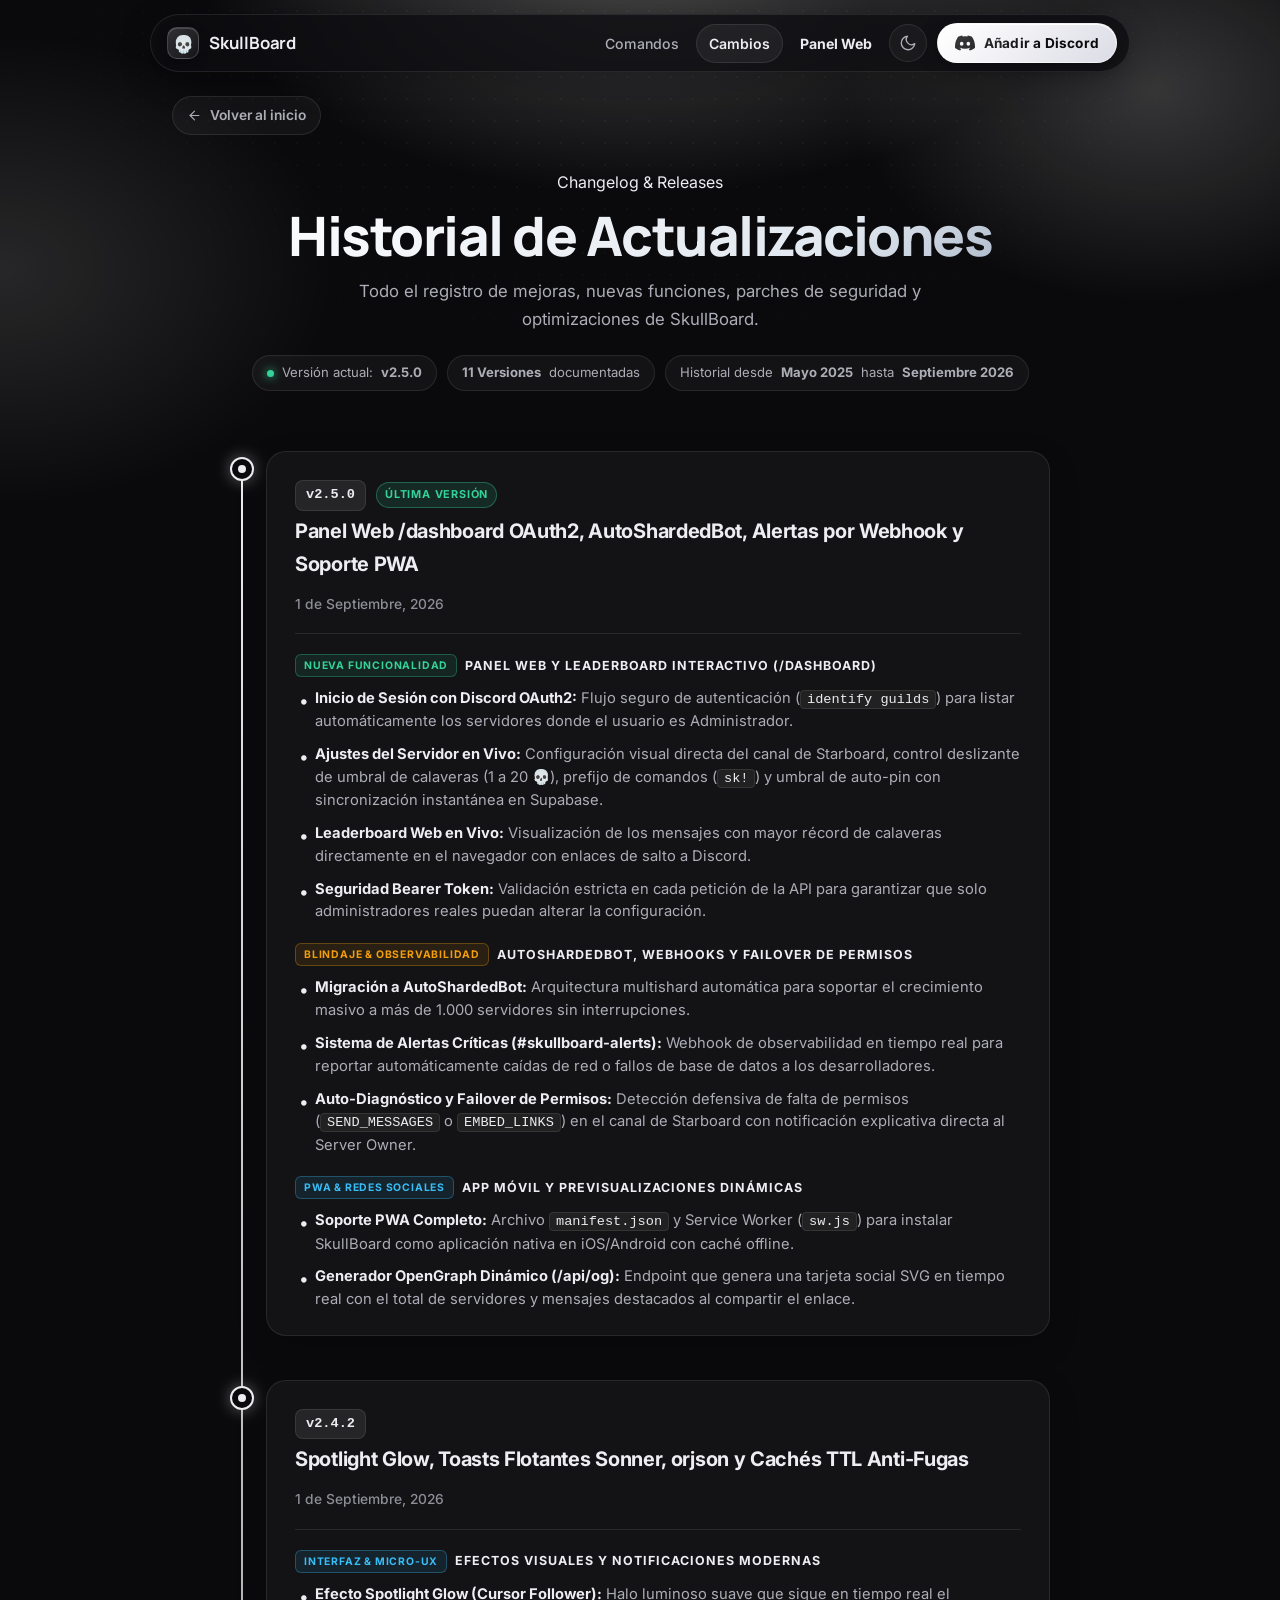
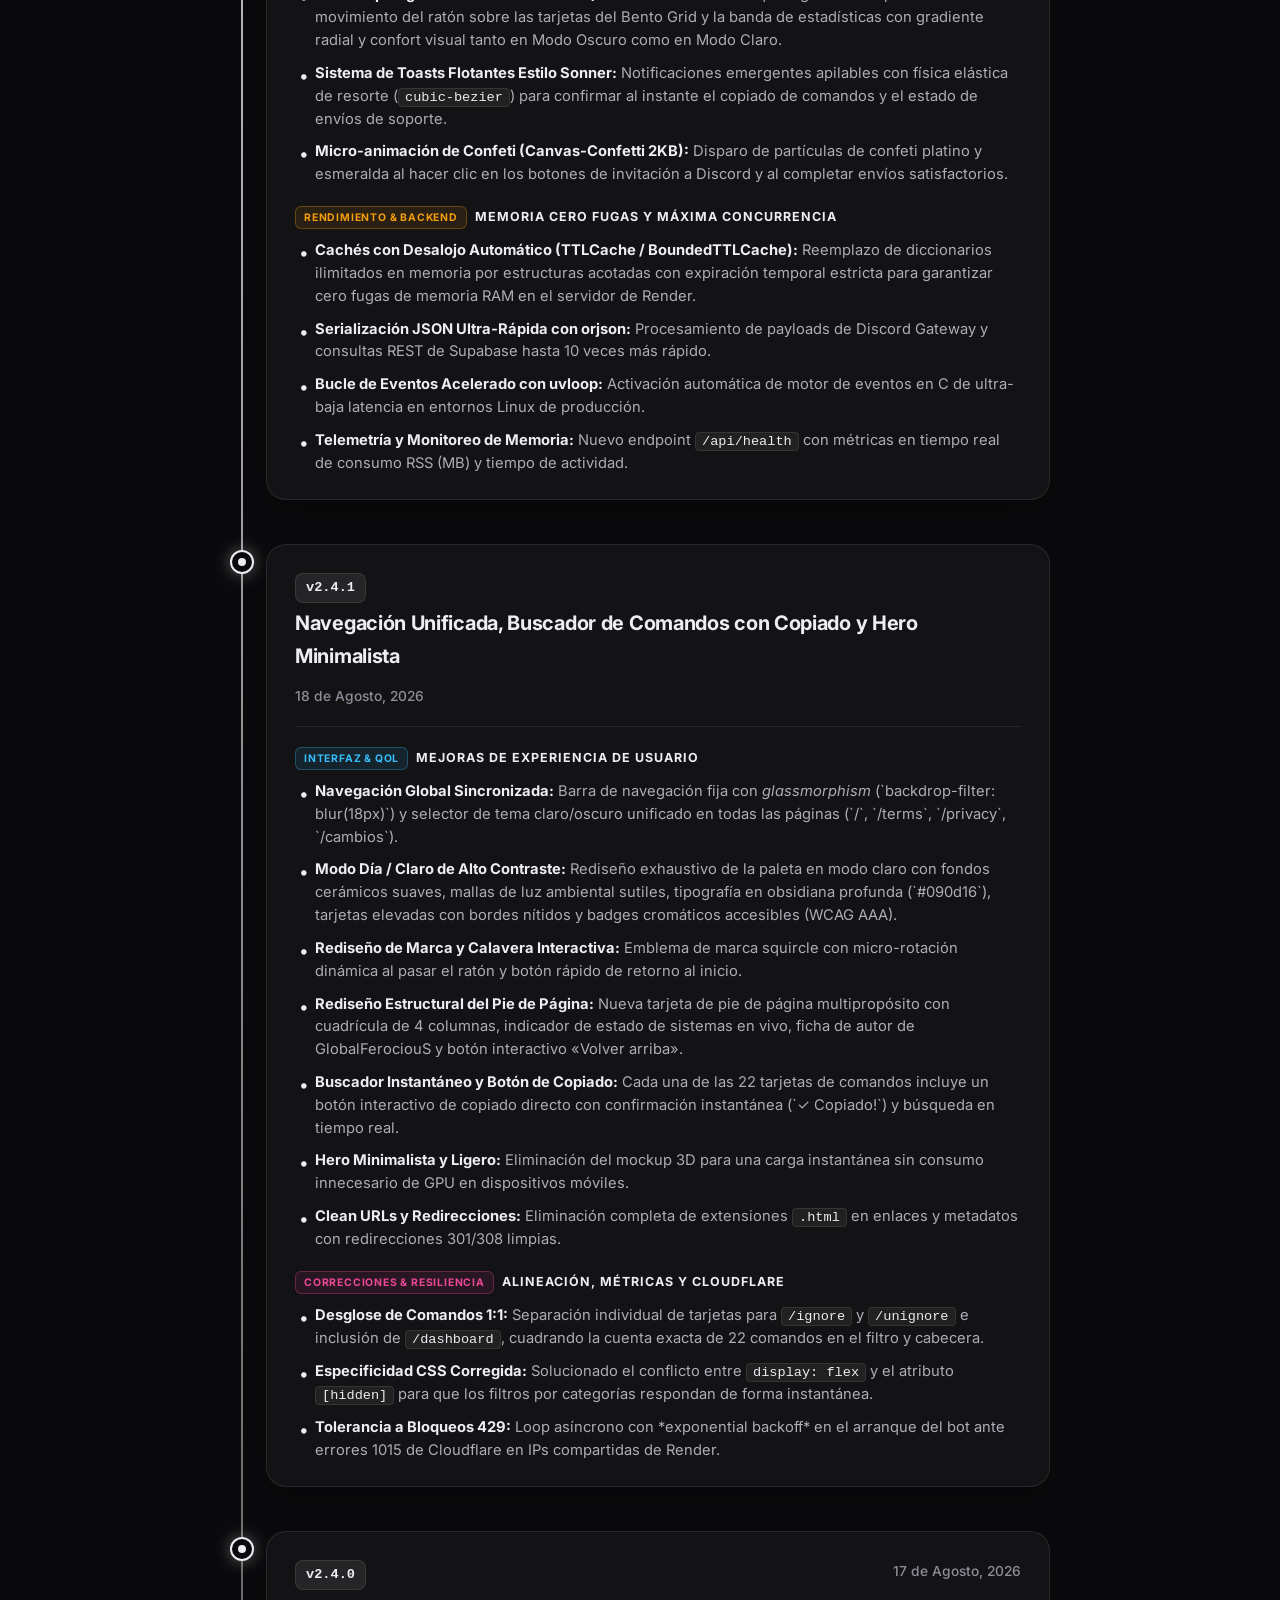
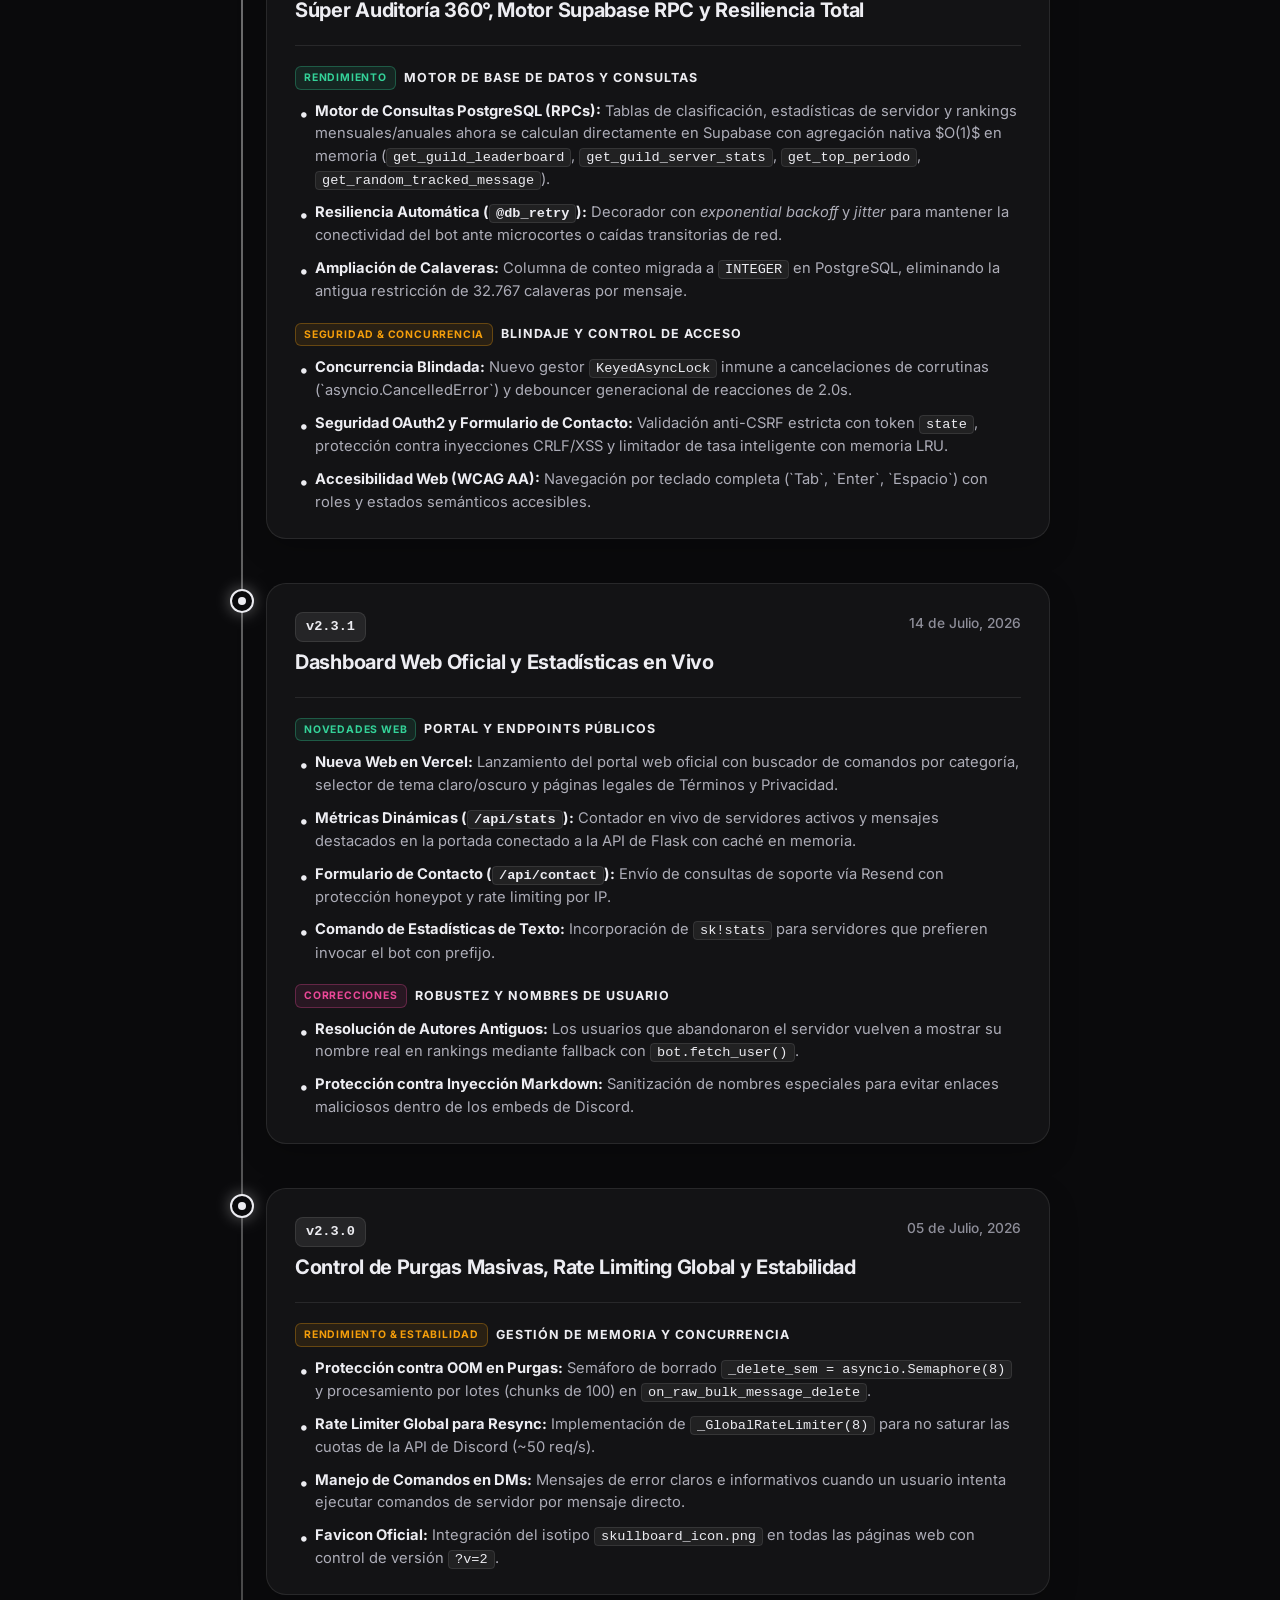
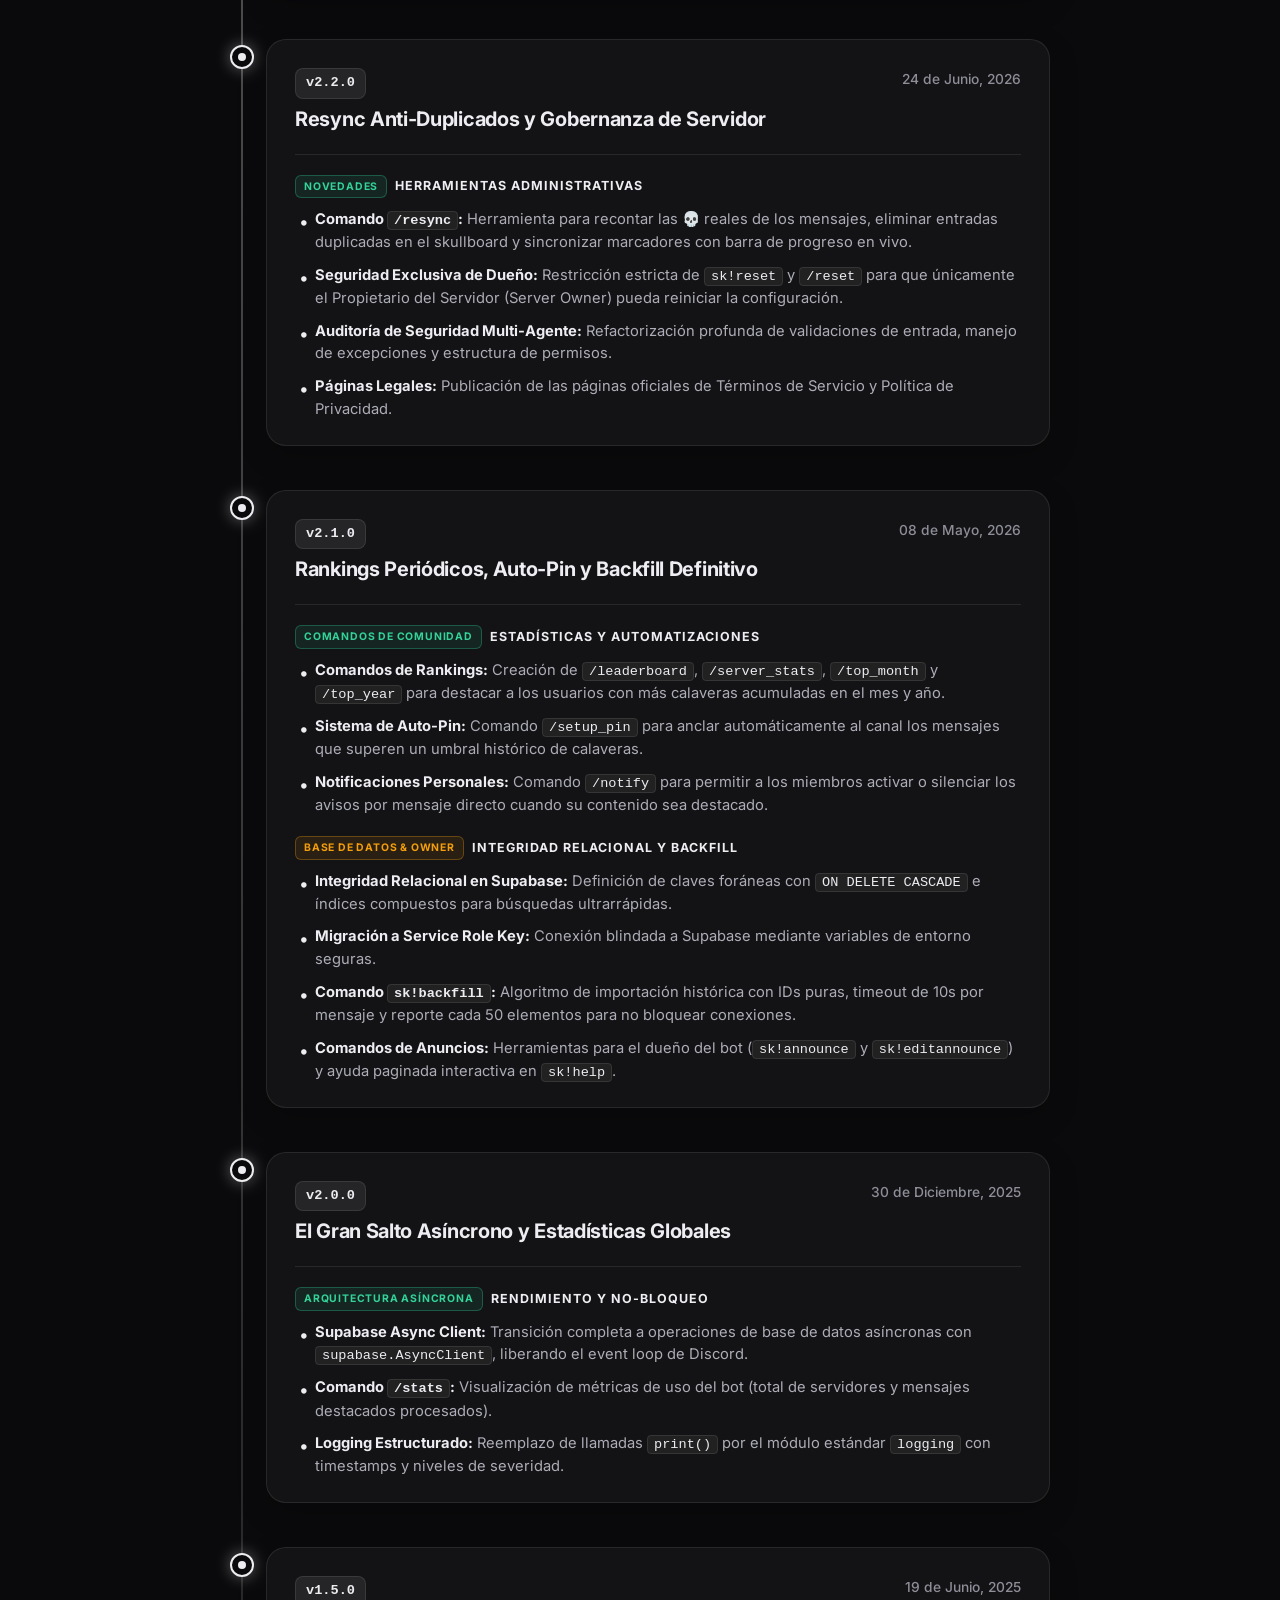
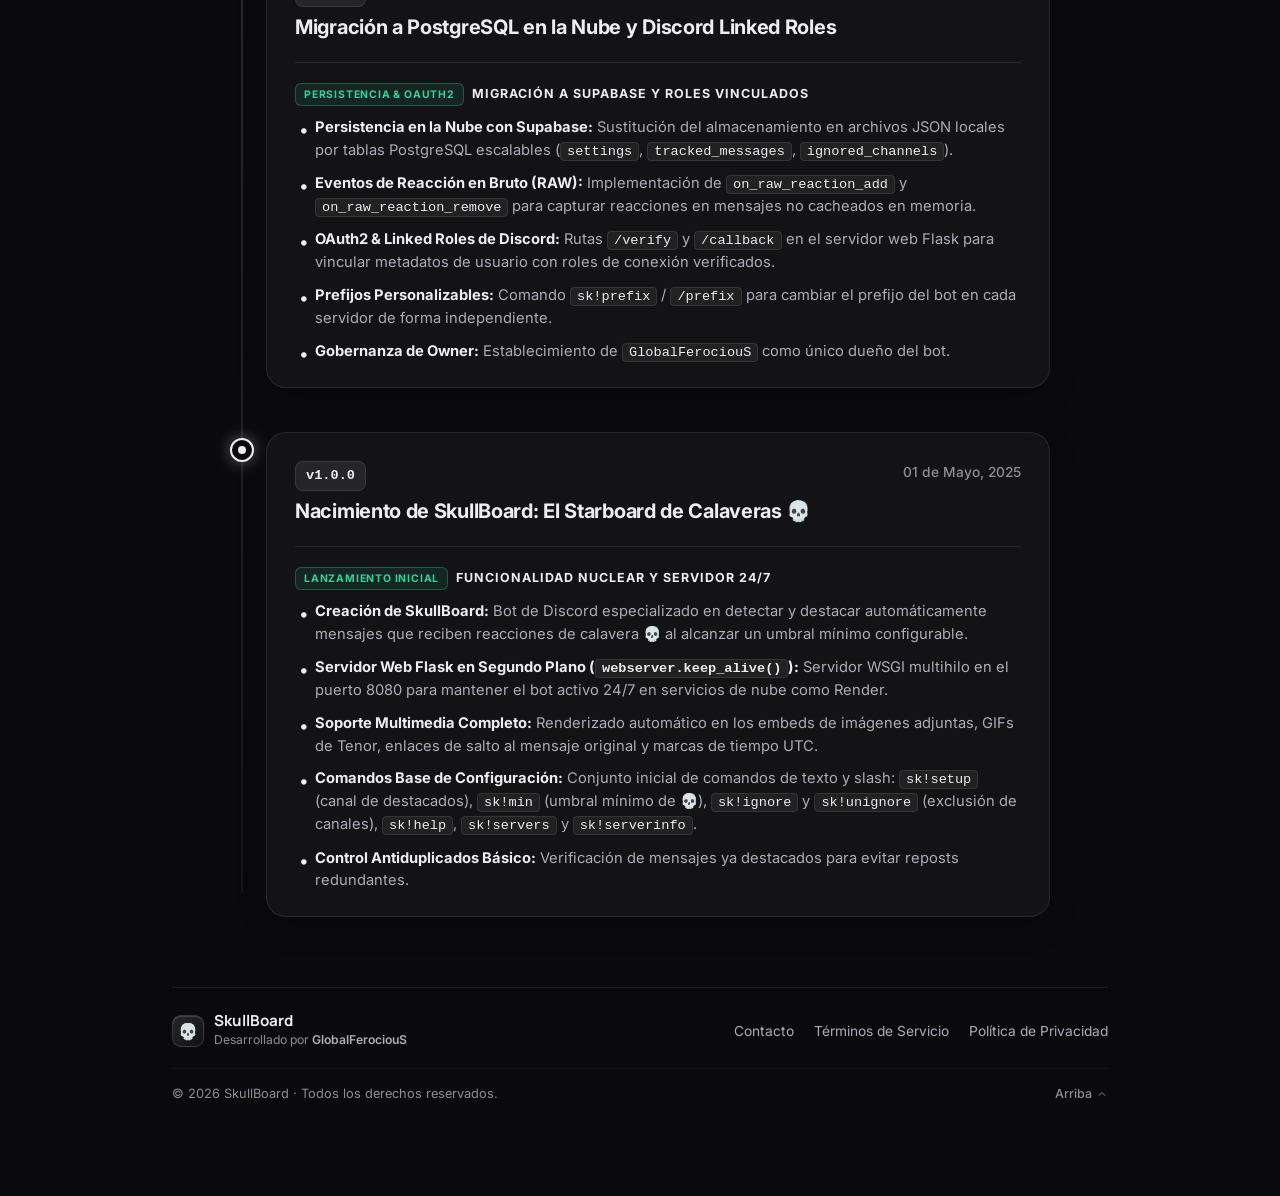
==== legal/cambios.html @ 50d1ea73 "feat(ui): implementar Shimmer Border Beam y Staggered Cascade Entrance en Dashboard" ====
<!DOCTYPE html>
<html lang="es">
<head>
    <meta charset="utf-8">
    <meta name="viewport" content="width=device-width, initial-scale=1.0">
    <title>SkullBoard · Historial de Cambios</title>
    <meta name="description" content="Historial cronológico de cambios, actualizaciones, nuevas funciones y parches del bot SkullBoard para Discord.">
    <link rel="canonical" href="https://skullboard.vercel.app/cambios">
    <meta property="og:url" content="https://skullboard.vercel.app/cambios">
    <meta property="og:title" content="SkullBoard · Historial de Cambios">
    <meta property="og:description" content="Todas las novedades, mejoras y correcciones de SkullBoard.">
    <meta property="og:image" content="https://skullboard-fqf1.onrender.com/api/og">
    <meta property="og:type" content="website">
    <link rel="manifest" href="manifest.json">
    <meta name="theme-color" content="#0b0a10">
    <link rel="icon" type="image/png" href="skullboard_icon.png">
    <link rel="preconnect" href="https://fonts.googleapis.com">
    <link rel="preconnect" href="https://fonts.gstatic.com" crossorigin>
    <link href="https://fonts.googleapis.com/css2?family=Inter:wght@400;500;600;700&family=Manrope:wght@600;700;800&display=swap" rel="stylesheet">
    <link rel="stylesheet" href="styles.css">
    <script>document.documentElement.dataset.theme = localStorage.getItem('skb-theme') || 'dark';</script>
</head>
<body>
    <svg style="position:absolute;width:0;height:0;overflow:hidden" aria-hidden="true" focusable="false">
        <defs>
            <symbol id="i-discord" viewBox="0 0 24 24"><path d="M20.317 4.37a19.791 19.791 0 0 0-4.885-1.515.074.074 0 0 0-.079.037c-.21.375-.444.864-.608 1.25a18.27 18.27 0 0 0-5.487 0 12.64 12.64 0 0 0-.617-1.25.077.077 0 0 0-.079-.037A19.736 19.736 0 0 0 3.677 4.37a.07.07 0 0 0-.032.027C.533 9.046-.32 13.58.099 18.057a.082.082 0 0 0 .031.057 19.9 19.9 0 0 0 5.993 3.03.078.078 0 0 0 .084-.028c.462-.63.874-1.295 1.226-1.994.021-.041.001-.09-.041-.106a13.107 13.107 0 0 1-1.872-.892.077.077 0 0 1-.008-.128 10.2 10.2 0 0 0 .372-.292.074.074 0 0 1 .077-.01c3.929 1.793 8.18 1.793 12.061 0a.074.074 0 0 1 .078.01c.12.098.246.198.373.292a.077.077 0 0 1-.006.127 12.299 12.299 0 0 1-1.873.894.077.077 0 0 0-.041.107c.36.698.772 1.362 1.225 1.993a.076.076 0 0 0 .084.028 19.839 19.839 0 0 0 6.002-3.03.077.077 0 0 0 .032-.054c.5-5.177-.838-9.674-3.549-13.66a.061.061 0 0 0-.031-.028zM8.02 15.33c-1.183 0-2.157-1.085-2.157-2.419 0-1.333.956-2.419 2.157-2.419 1.21 0 2.176 1.096 2.157 2.42 0 1.333-.956 2.418-2.157 2.418zm7.975 0c-1.183 0-2.157-1.085-2.157-2.419 0-1.333.955-2.419 2.157-2.419 1.21 0 2.176 1.096 2.157 2.42 0 1.333-.946 2.418-2.157 2.418z" fill="currentColor" stroke="none"/></symbol>
            <symbol id="i-arrow-left" viewBox="0 0 24 24"><line x1="19" y1="12" x2="5" y2="12"/><polyline points="12 19 5 12 12 5"/></symbol>
            <symbol id="i-moon" viewBox="0 0 24 24"><path d="M21 12.8A9 9 0 1 1 11.2 3a7 7 0 0 0 9.8 9.8Z"/></symbol>
            <symbol id="i-sun" viewBox="0 0 24 24"><circle cx="12" cy="12" r="4"/><path d="M12 2v2M12 20v2M4 12H2M22 12h-2M5 5l1.5 1.5M17.5 17.5 19 19M19 5l-1.5 1.5M6.5 17.5 5 19"/></symbol>
        </defs>
    </svg>

    <nav class="nav" id="top">
        <a class="brand" href="/" aria-label="SkullBoard Inicio"><span class="mark">💀</span> SkullBoard</a>
        <div class="nav-links">
            <a href="/#comandos" class="nav-link">Comandos</a>
            <a href="/cambios" class="nav-link active">Cambios</a>
            <a href="/dashboard" class="nav-link" style="color:var(--violet-2); font-weight:700;">Panel Web</a>
            <button class="theme-toggle" id="theme-toggle" type="button" aria-label="Cambiar tema claro/oscuro">
                <svg class="moon"><use href="#i-moon"/></svg><svg class="sun"><use href="#i-sun"/></svg>
            </button>
            <a class="btn btn-primary btn-sm nav-cta" href="https://discord.com/oauth2/authorize?client_id=1367463352774955059&permissions=277025508352&scope=bot+applications.commands" target="_blank" rel="noopener">
                <svg><use href="#i-discord"/></svg> <span>Añadir a Discord</span>
            </a>
        </div>
    </nav>

    <div class="container">
        <div class="page-top-bar">
            <a href="/" class="back-link"><svg><use href="#i-arrow-left"/></svg> Volver al inicio</a>
        </div>

        <header class="changelog-hero">
            <span class="kicker">Changelog & Releases</span>
            <h1>Historial de Actualizaciones</h1>
            <p>Todo el registro de mejoras, nuevas funciones, parches de seguridad y optimizaciones de SkullBoard.</p>
            <div class="changelog-meta-pills">
                <div class="pill"><span class="dot"></span> Versión actual: <b>v2.5.0</b></div>
                <div class="pill"><b>11 Versiones</b> documentadas</div>
                <div class="pill">Historial desde <b>Mayo 2025</b> hasta <b>Septiembre 2026</b></div>
            </div>
        </header>

        <div class="timeline-container">

            <!-- Release v2.5.0 (1 Septiembre 2026) -->
            <article class="timeline-entry">
                <div class="timeline-dot"></div>
                <div class="timeline-card">
                    <div class="t-header">
                        <div>
                            <div class="t-version-row">
                                <span class="t-version-tag">v2.5.0</span>
                                <span class="t-badge-latest">Última versión</span>
                            </div>
                            <h2 class="t-title">Panel Web /dashboard OAuth2, AutoShardedBot, Alertas por Webhook y Soporte PWA</h2>
                        </div>
                        <div class="t-date">1 de Septiembre, 2026</div>
                    </div>

                    <div class="change-section">
                        <div class="change-section-head">
                            <span class="tag-pill new">Nueva Funcionalidad</span>
                            <span>Panel Web y Leaderboard Interactivo (/dashboard)</span>
                        </div>
                        <ul class="change-list">
                            <li><strong>Inicio de Sesión con Discord OAuth2:</strong> Flujo seguro de autenticación (<code>identify guilds</code>) para listar automáticamente los servidores donde el usuario es Administrador.</li>
                            <li><strong>Ajustes del Servidor en Vivo:</strong> Configuración visual directa del canal de Starboard, control deslizante de umbral de calaveras (1 a 20 💀), prefijo de comandos (<code>sk!</code>) y umbral de auto-pin con sincronización instantánea en Supabase.</li>
                            <li><strong>Leaderboard Web en Vivo:</strong> Visualización de los mensajes con mayor récord de calaveras directamente en el navegador con enlaces de salto a Discord.</li>
                            <li><strong>Seguridad Bearer Token:</strong> Validación estricta en cada petición de la API para garantizar que solo administradores reales puedan alterar la configuración.</li>
                        </ul>
                    </div>

                    <div class="change-section">
                        <div class="change-section-head">
                            <span class="tag-pill sec">Blindaje & Observabilidad</span>
                            <span>AutoShardedBot, Webhooks y Failover de Permisos</span>
                        </div>
                        <ul class="change-list">
                            <li><strong>Migración a AutoShardedBot:</strong> Arquitectura multishard automática para soportar el crecimiento masivo a más de 1.000 servidores sin interrupciones.</li>
                            <li><strong>Sistema de Alertas Críticas (#skullboard-alerts):</strong> Webhook de observabilidad en tiempo real para reportar automáticamente caídas de red o fallos de base de datos a los desarrolladores.</li>
                            <li><strong>Auto-Diagnóstico y Failover de Permisos:</strong> Detección defensiva de falta de permisos (<code>SEND_MESSAGES</code> o <code>EMBED_LINKS</code>) en el canal de Starboard con notificación explicativa directa al Server Owner.</li>
                        </ul>
                    </div>

                    <div class="change-section">
                        <div class="change-section-head">
                            <span class="tag-pill ui">PWA & Redes Sociales</span>
                            <span>App Móvil y Previsualizaciones Dinámicas</span>
                        </div>
                        <ul class="change-list">
                            <li><strong>Soporte PWA Completo:</strong> Archivo <code>manifest.json</code> y Service Worker (<code>sw.js</code>) para instalar SkullBoard como aplicación nativa en iOS/Android con caché offline.</li>
                            <li><strong>Generador OpenGraph Dinámico (/api/og):</strong> Endpoint que genera una tarjeta social SVG en tiempo real con el total de servidores y mensajes destacados al compartir el enlace.</li>
                        </ul>
                    </div>
                </div>
            </article>

            <!-- Release v2.4.2 (1 Septiembre 2026) -->
            <article class="timeline-entry">
                <div class="timeline-dot"></div>
                <div class="timeline-card">
                    <div class="t-header">
                        <div>
                            <div class="t-version-row">
                                <span class="t-version-tag">v2.4.2</span>
                            </div>
                            <h2 class="t-title">Spotlight Glow, Toasts Flotantes Sonner, orjson y Cachés TTL Anti-Fugas</h2>
                        </div>
                        <div class="t-date">1 de Septiembre, 2026</div>
                    </div>

                    <div class="change-section">
                        <div class="change-section-head">
                            <span class="tag-pill ui">Interfaz & Micro-UX</span>
                            <span>Efectos Visuales y Notificaciones Modernas</span>
                        </div>
                        <ul class="change-list">
                            <li><strong>Efecto Spotlight Glow (Cursor Follower):</strong> Halo luminoso suave que sigue en tiempo real el movimiento del ratón sobre las tarjetas del Bento Grid y la banda de estadísticas con gradiente radial y confort visual tanto en Modo Oscuro como en Modo Claro.</li>
                            <li><strong>Sistema de Toasts Flotantes Estilo Sonner:</strong> Notificaciones emergentes apilables con física elástica de resorte (<code>cubic-bezier</code>) para confirmar al instante el copiado de comandos y el estado de envíos de soporte.</li>
                            <li><strong>Micro-animación de Confeti (Canvas-Confetti 2KB):</strong> Disparo de partículas de confeti platino y esmeralda al hacer clic en los botones de invitación a Discord y al completar envíos satisfactorios.</li>
                        </ul>
                    </div>

                    <div class="change-section">
                        <div class="change-section-head">
                            <span class="tag-pill sec">Rendimiento & Backend</span>
                            <span>Memoria Cero Fugas y Máxima Concurrencia</span>
                        </div>
                        <ul class="change-list">
                            <li><strong>Cachés con Desalojo Automático (TTLCache / BoundedTTLCache):</strong> Reemplazo de diccionarios ilimitados en memoria por estructuras acotadas con expiración temporal estricta para garantizar cero fugas de memoria RAM en el servidor de Render.</li>
                            <li><strong>Serialización JSON Ultra-Rápida con orjson:</strong> Procesamiento de payloads de Discord Gateway y consultas REST de Supabase hasta 10 veces más rápido.</li>
                            <li><strong>Bucle de Eventos Acelerado con uvloop:</strong> Activación automática de motor de eventos en C de ultra-baja latencia en entornos Linux de producción.</li>
                            <li><strong>Telemetría y Monitoreo de Memoria:</strong> Nuevo endpoint <code>/api/health</code> con métricas en tiempo real de consumo RSS (MB) y tiempo de actividad.</li>
                        </ul>
                    </div>
                </div>
            </article>

            <!-- Release v2.4.1 (18 Agosto 2026) -->
            <article class="timeline-entry">
                <div class="timeline-dot"></div>
                <div class="timeline-card">
                    <div class="t-header">
                        <div>
                            <div class="t-version-row">
                                <span class="t-version-tag">v2.4.1</span>
                            </div>
                            <h2 class="t-title">Navegación Unificada, Buscador de Comandos con Copiado y Hero Minimalista</h2>
                        </div>
                        <div class="t-date">18 de Agosto, 2026</div>
                    </div>

                    <div class="change-section">
                        <div class="change-section-head">
                            <span class="tag-pill ui">Interfaz & QoL</span>
                            <span>Mejoras de Experiencia de Usuario</span>
                        </div>
                        <ul class="change-list">
                            <li><strong>Navegación Global Sincronizada:</strong> Barra de navegación fija con <em>glassmorphism</em> (`backdrop-filter: blur(18px)`) y selector de tema claro/oscuro unificado en todas las páginas (`/`, `/terms`, `/privacy`, `/cambios`).</li>
                            <li><strong>Modo Día / Claro de Alto Contraste:</strong> Rediseño exhaustivo de la paleta en modo claro con fondos cerámicos suaves, mallas de luz ambiental sutiles, tipografía en obsidiana profunda (`#090d16`), tarjetas elevadas con bordes nítidos y badges cromáticos accesibles (WCAG AAA).</li>
                            <li><strong>Rediseño de Marca y Calavera Interactiva:</strong> Emblema de marca squircle con micro-rotación dinámica al pasar el ratón y botón rápido de retorno al inicio.</li>
                            <li><strong>Rediseño Estructural del Pie de Página:</strong> Nueva tarjeta de pie de página multipropósito con cuadrícula de 4 columnas, indicador de estado de sistemas en vivo, ficha de autor de GlobalFerociouS y botón interactivo «Volver arriba».</li>
                            <li><strong>Buscador Instantáneo y Botón de Copiado:</strong> Cada una de las 22 tarjetas de comandos incluye un botón interactivo de copiado directo con confirmación instantánea (`✓ Copiado!`) y búsqueda en tiempo real.</li>
                            <li><strong>Hero Minimalista y Ligero:</strong> Eliminación del mockup 3D para una carga instantánea sin consumo innecesario de GPU en dispositivos móviles.</li>
                            <li><strong>Clean URLs y Redirecciones:</strong> Eliminación completa de extensiones <code>.html</code> en enlaces y metadatos con redirecciones 301/308 limpias.</li>
                        </ul>
                    </div>

                    <div class="change-section">
                        <div class="change-section-head">
                            <span class="tag-pill fix">Correcciones & Resiliencia</span>
                            <span>Alineación, Métricas y Cloudflare</span>
                        </div>
                        <ul class="change-list">
                            <li><strong>Desglose de Comandos 1:1:</strong> Separación individual de tarjetas para <code>/ignore</code> y <code>/unignore</code> e inclusión de <code>/dashboard</code>, cuadrando la cuenta exacta de 22 comandos en el filtro y cabecera.</li>
                            <li><strong>Especificidad CSS Corregida:</strong> Solucionado el conflicto entre <code>display: flex</code> y el atributo <code>[hidden]</code> para que los filtros por categorías respondan de forma instantánea.</li>
                            <li><strong>Tolerancia a Bloqueos 429:</strong> Loop asíncrono con *exponential backoff* en el arranque del bot ante errores 1015 de Cloudflare en IPs compartidas de Render.</li>
                        </ul>
                    </div>
                </div>
            </article>

            <!-- Release v2.4.0 (17 Agosto 2026) -->
            <article class="timeline-entry">
                <div class="timeline-dot"></div>
                <div class="timeline-card">
                    <div class="t-header">
                        <div>
                            <div class="t-version-row">
                                <span class="t-version-tag">v2.4.0</span>
                            </div>
                            <h2 class="t-title">Súper Auditoría 360°, Motor Supabase RPC y Resiliencia Total</h2>
                        </div>
                        <div class="t-date">17 de Agosto, 2026</div>
                    </div>

                    <div class="change-section">
                        <div class="change-section-head">
                            <span class="tag-pill new">Rendimiento</span>
                            <span>Motor de Base de Datos y Consultas</span>
                        </div>
                        <ul class="change-list">
                            <li><strong>Motor de Consultas PostgreSQL (RPCs):</strong> Tablas de clasificación, estadísticas de servidor y rankings mensuales/anuales ahora se calculan directamente en Supabase con agregación nativa $O(1)$ en memoria (<code>get_guild_leaderboard</code>, <code>get_guild_server_stats</code>, <code>get_top_periodo</code>, <code>get_random_tracked_message</code>).</li>
                            <li><strong>Resiliencia Automática (<code>@db_retry</code>):</strong> Decorador con <em>exponential backoff</em> y <em>jitter</em> para mantener la conectividad del bot ante microcortes o caídas transitorias de red.</li>
                            <li><strong>Ampliación de Calaveras:</strong> Columna de conteo migrada a <code>INTEGER</code> en PostgreSQL, eliminando la antigua restricción de 32.767 calaveras por mensaje.</li>
                        </ul>
                    </div>

                    <div class="change-section">
                        <div class="change-section-head">
                            <span class="tag-pill sec">Seguridad & Concurrencia</span>
                            <span>Blindaje y Control de Acceso</span>
                        </div>
                        <ul class="change-list">
                            <li><strong>Concurrencia Blindada:</strong> Nuevo gestor <code>KeyedAsyncLock</code> inmune a cancelaciones de corrutinas (`asyncio.CancelledError`) y debouncer generacional de reacciones de 2.0s.</li>
                            <li><strong>Seguridad OAuth2 y Formulario de Contacto:</strong> Validación anti-CSRF estricta con token <code>state</code>, protección contra inyecciones CRLF/XSS y limitador de tasa inteligente con memoria LRU.</li>
                            <li><strong>Accesibilidad Web (WCAG AA):</strong> Navegación por teclado completa (`Tab`, `Enter`, `Espacio`) con roles y estados semánticos accesibles.</li>
                        </ul>
                    </div>
                </div>
            </article>

            <!-- Release v2.3.1 (14 Julio 2026) -->
            <article class="timeline-entry">
                <div class="timeline-dot"></div>
                <div class="timeline-card">
                    <div class="t-header">
                        <div>
                            <div class="t-version-row">
                                <span class="t-version-tag">v2.3.1</span>
                            </div>
                            <h2 class="t-title">Dashboard Web Oficial y Estadísticas en Vivo</h2>
                        </div>
                        <div class="t-date">14 de Julio, 2026</div>
                    </div>

                    <div class="change-section">
                        <div class="change-section-head">
                            <span class="tag-pill new">Novedades Web</span>
                            <span>Portal y Endpoints Públicos</span>
                        </div>
                        <ul class="change-list">
                            <li><strong>Nueva Web en Vercel:</strong> Lanzamiento del portal web oficial con buscador de comandos por categoría, selector de tema claro/oscuro y páginas legales de Términos y Privacidad.</li>
                            <li><strong>Métricas Dinámicas (<code>/api/stats</code>):</strong> Contador en vivo de servidores activos y mensajes destacados en la portada conectado a la API de Flask con caché en memoria.</li>
                            <li><strong>Formulario de Contacto (<code>/api/contact</code>):</strong> Envío de consultas de soporte vía Resend con protección honeypot y rate limiting por IP.</li>
                            <li><strong>Comando de Estadísticas de Texto:</strong> Incorporación de <code>sk!stats</code> para servidores que prefieren invocar el bot con prefijo.</li>
                        </ul>
                    </div>

                    <div class="change-section">
                        <div class="change-section-head">
                            <span class="tag-pill fix">Correcciones</span>
                            <span>Robustez y Nombres de Usuario</span>
                        </div>
                        <ul class="change-list">
                            <li><strong>Resolución de Autores Antiguos:</strong> Los usuarios que abandonaron el servidor vuelven a mostrar su nombre real en rankings mediante fallback con <code>bot.fetch_user()</code>.</li>
                            <li><strong>Protección contra Inyección Markdown:</strong> Sanitización de nombres especiales para evitar enlaces maliciosos dentro de los embeds de Discord.</li>
                        </ul>
                    </div>
                </div>
            </article>

            <!-- Release v2.3.0 (02 - 05 Julio 2026) -->
            <article class="timeline-entry">
                <div class="timeline-dot"></div>
                <div class="timeline-card">
                    <div class="t-header">
                        <div>
                            <div class="t-version-row">
                                <span class="t-version-tag">v2.3.0</span>
                            </div>
                            <h2 class="t-title">Control de Purgas Masivas, Rate Limiting Global y Estabilidad</h2>
                        </div>
                        <div class="t-date">05 de Julio, 2026</div>
                    </div>

                    <div class="change-section">
                        <div class="change-section-head">
                            <span class="tag-pill sec">Rendimiento & Estabilidad</span>
                            <span>Gestión de Memoria y Concurrencia</span>
                        </div>
                        <ul class="change-list">
                            <li><strong>Protección contra OOM en Purgas:</strong> Semáforo de borrado <code>_delete_sem = asyncio.Semaphore(8)</code> y procesamiento por lotes (chunks de 100) en <code>on_raw_bulk_message_delete</code>.</li>
                            <li><strong>Rate Limiter Global para Resync:</strong> Implementación de <code>_GlobalRateLimiter(8)</code> para no saturar las cuotas de la API de Discord (~50 req/s).</li>
                            <li><strong>Manejo de Comandos en DMs:</strong> Mensajes de error claros e informativos cuando un usuario intenta ejecutar comandos de servidor por mensaje directo.</li>
                            <li><strong>Favicon Oficial:</strong> Integración del isotipo <code>skullboard_icon.png</code> en todas las páginas web con control de versión <code>?v=2</code>.</li>
                        </ul>
                    </div>
                </div>
            </article>

            <!-- Release v2.2.0 (24 - 26 Junio 2026) -->
            <article class="timeline-entry">
                <div class="timeline-dot"></div>
                <div class="timeline-card">
                    <div class="t-header">
                        <div>
                            <div class="t-version-row">
                                <span class="t-version-tag">v2.2.0</span>
                            </div>
                            <h2 class="t-title">Resync Anti-Duplicados y Gobernanza de Servidor</h2>
                        </div>
                        <div class="t-date">24 de Junio, 2026</div>
                    </div>

                    <div class="change-section">
                        <div class="change-section-head">
                            <span class="tag-pill new">Novedades</span>
                            <span>Herramientas Administrativas</span>
                        </div>
                        <ul class="change-list">
                            <li><strong>Comando <code>/resync</code>:</strong> Herramienta para recontar las 💀 reales de los mensajes, eliminar entradas duplicadas en el skullboard y sincronizar marcadores con barra de progreso en vivo.</li>
                            <li><strong>Seguridad Exclusiva de Dueño:</strong> Restricción estricta de <code>sk!reset</code> y <code>/reset</code> para que únicamente el Propietario del Servidor (Server Owner) pueda reiniciar la configuración.</li>
                            <li><strong>Auditoría de Seguridad Multi-Agente:</strong> Refactorización profunda de validaciones de entrada, manejo de excepciones y estructura de permisos.</li>
                            <li><strong>Páginas Legales:</strong> Publicación de las páginas oficiales de Términos de Servicio y Política de Privacidad.</li>
                        </ul>
                    </div>
                </div>
            </article>

            <!-- Release v2.1.0 (07 - 08 Mayo 2026) -->
            <article class="timeline-entry">
                <div class="timeline-dot"></div>
                <div class="timeline-card">
                    <div class="t-header">
                        <div>
                            <div class="t-version-row">
                                <span class="t-version-tag">v2.1.0</span>
                            </div>
                            <h2 class="t-title">Rankings Periódicos, Auto-Pin y Backfill Definitivo</h2>
                        </div>
                        <div class="t-date">08 de Mayo, 2026</div>
                    </div>

                    <div class="change-section">
                        <div class="change-section-head">
                            <span class="tag-pill new">Comandos de Comunidad</span>
                            <span>Estadísticas y Automatizaciones</span>
                        </div>
                        <ul class="change-list">
                            <li><strong>Comandos de Rankings:</strong> Creación de <code>/leaderboard</code>, <code>/server_stats</code>, <code>/top_month</code> y <code>/top_year</code> para destacar a los usuarios con más calaveras acumuladas en el mes y año.</li>
                            <li><strong>Sistema de Auto-Pin:</strong> Comando <code>/setup_pin</code> para anclar automáticamente al canal los mensajes que superen un umbral histórico de calaveras.</li>
                            <li><strong>Notificaciones Personales:</strong> Comando <code>/notify</code> para permitir a los miembros activar o silenciar los avisos por mensaje directo cuando su contenido sea destacado.</li>
                        </ul>
                    </div>

                    <div class="change-section">
                        <div class="change-section-head">
                            <span class="tag-pill sec">Base de Datos & Owner</span>
                            <span>Integridad Relacional y Backfill</span>
                        </div>
                        <ul class="change-list">
                            <li><strong>Integridad Relacional en Supabase:</strong> Definición de claves foráneas con <code>ON DELETE CASCADE</code> e índices compuestos para búsquedas ultrarrápidas.</li>
                            <li><strong>Migración a Service Role Key:</strong> Conexión blindada a Supabase mediante variables de entorno seguras.</li>
                            <li><strong>Comando <code>sk!backfill</code>:</strong> Algoritmo de importación histórica con IDs puras, timeout de 10s por mensaje y reporte cada 50 elementos para no bloquear conexiones.</li>
                            <li><strong>Comandos de Anuncios:</strong> Herramientas para el dueño del bot (<code>sk!announce</code> y <code>sk!editannounce</code>) y ayuda paginada interactiva en <code>sk!help</code>.</li>
                        </ul>
                    </div>
                </div>
            </article>

            <!-- Release v2.0.0 (Diciembre 2025 - Febrero 2026) -->
            <article class="timeline-entry">
                <div class="timeline-dot"></div>
                <div class="timeline-card">
                    <div class="t-header">
                        <div>
                            <div class="t-version-row">
                                <span class="t-version-tag">v2.0.0</span>
                            </div>
                            <h2 class="t-title">El Gran Salto Asíncrono y Estadísticas Globales</h2>
                        </div>
                        <div class="t-date">30 de Diciembre, 2025</div>
                    </div>

                    <div class="change-section">
                        <div class="change-section-head">
                            <span class="tag-pill new">Arquitectura Asíncrona</span>
                            <span>Rendimiento y No-Bloqueo</span>
                        </div>
                        <ul class="change-list">
                            <li><strong>Supabase Async Client:</strong> Transición completa a operaciones de base de datos asíncronas con <code>supabase.AsyncClient</code>, liberando el event loop de Discord.</li>
                            <li><strong>Comando <code>/stats</code>:</strong> Visualización de métricas de uso del bot (total de servidores y mensajes destacados procesados).</li>
                            <li><strong>Logging Estructurado:</strong> Reemplazo de llamadas <code>print()</code> por el módulo estándar <code>logging</code> con timestamps y niveles de severidad.</li>
                        </ul>
                    </div>
                </div>
            </article>

            <!-- Release v1.5.0 (Junio - Julio 2025) -->
            <article class="timeline-entry">
                <div class="timeline-dot"></div>
                <div class="timeline-card">
                    <div class="t-header">
                        <div>
                            <div class="t-version-row">
                                <span class="t-version-tag">v1.5.0</span>
                            </div>
                            <h2 class="t-title">Migración a PostgreSQL en la Nube y Discord Linked Roles</h2>
                        </div>
                        <div class="t-date">19 de Junio, 2025</div>
                    </div>

                    <div class="change-section">
                        <div class="change-section-head">
                            <span class="tag-pill new">Persistencia & OAuth2</span>
                            <span>Migración a Supabase y Roles Vinculados</span>
                        </div>
                        <ul class="change-list">
                            <li><strong>Persistencia en la Nube con Supabase:</strong> Sustitución del almacenamiento en archivos JSON locales por tablas PostgreSQL escalables (<code>settings</code>, <code>tracked_messages</code>, <code>ignored_channels</code>).</li>
                            <li><strong>Eventos de Reacción en Bruto (RAW):</strong> Implementación de <code>on_raw_reaction_add</code> y <code>on_raw_reaction_remove</code> para capturar reacciones en mensajes no cacheados en memoria.</li>
                            <li><strong>OAuth2 & Linked Roles de Discord:</strong> Rutas <code>/verify</code> y <code>/callback</code> en el servidor web Flask para vincular metadatos de usuario con roles de conexión verificados.</li>
                            <li><strong>Prefijos Personalizables:</strong> Comando <code>sk!prefix</code> / <code>/prefix</code> para cambiar el prefijo del bot en cada servidor de forma independiente.</li>
                            <li><strong>Gobernanza de Owner:</strong> Establecimiento de <code>GlobalFerociouS</code> como único dueño del bot.</li>
                        </ul>
                    </div>
                </div>
            </article>

            <!-- Release v1.0.0 (Mayo 2025) -->
            <article class="timeline-entry">
                <div class="timeline-dot"></div>
                <div class="timeline-card">
                    <div class="t-header">
                        <div>
                            <div class="t-version-row">
                                <span class="t-version-tag">v1.0.0</span>
                            </div>
                            <h2 class="t-title">Nacimiento de SkullBoard: El Starboard de Calaveras 💀</h2>
                        </div>
                        <div class="t-date">01 de Mayo, 2025</div>
                    </div>

                    <div class="change-section">
                        <div class="change-section-head">
                            <span class="tag-pill new">Lanzamiento Inicial</span>
                            <span>Funcionalidad Nuclear y Servidor 24/7</span>
                        </div>
                        <ul class="change-list">
                            <li><strong>Creación de SkullBoard:</strong> Bot de Discord especializado en detectar y destacar automáticamente mensajes que reciben reacciones de calavera 💀 al alcanzar un umbral mínimo configurable.</li>
                            <li><strong>Servidor Web Flask en Segundo Plano (<code>webserver.keep_alive()</code>):</strong> Servidor WSGI multihilo en el puerto 8080 para mantener el bot activo 24/7 en servicios de nube como Render.</li>
                            <li><strong>Soporte Multimedia Completo:</strong> Renderizado automático en los embeds de imágenes adjuntas, GIFs de Tenor, enlaces de salto al mensaje original y marcas de tiempo UTC.</li>
                            <li><strong>Comandos Base de Configuración:</strong> Conjunto inicial de comandos de texto y slash: <code>sk!setup</code> (canal de destacados), <code>sk!min</code> (umbral mínimo de 💀), <code>sk!ignore</code> y <code>sk!unignore</code> (exclusión de canales), <code>sk!help</code>, <code>sk!servers</code> y <code>sk!serverinfo</code>.</li>
                            <li><strong>Control Antiduplicados Básico:</strong> Verificación de mensajes ya destacados para evitar reposts redundantes.</li>
                        </ul>
                    </div>
                </div>
            </article>

        </div>

        <footer class="site-footer">
            <div class="f-main">
                <a class="f-brand" href="/" aria-label="SkullBoard Inicio">
                    <span class="mark">💀</span>
                    <div class="f-brand-text">
                        <span class="f-name">SkullBoard</span>
                        <span class="f-by">Desarrollado por <b>GlobalFerociouS</b></span>
                    </div>
                </a>
                <nav class="f-nav" aria-label="Navegación del pie de página">
                    <a href="/#contacto">Contacto</a>
                    <a href="/terms">Términos de Servicio</a>
                    <a href="/privacy">Política de Privacidad</a>
                </nav>
            </div>
            <div class="f-bottom">
                <span class="f-copy">© 2026 SkullBoard · Todos los derechos reservados.</span>
                <a href="#top" class="f-top-btn" aria-label="Volver arriba">
                    <span>Arriba</span>
                    <svg viewBox="0 0 24 24" fill="none" stroke="currentColor" stroke-width="2.5"><path d="m18 15-6-6-6 6"/></svg>
                </a>
            </div>
        </footer>
    </div>

    <script>
        // Toggle claro/oscuro
        const themeBtn = document.getElementById('theme-toggle');
        if (themeBtn) {
            themeBtn.addEventListener('click', () => {
                const next = document.documentElement.dataset.theme === 'light' ? 'dark' : 'light';
                document.documentElement.dataset.theme = next;
                localStorage.setItem('skb-theme', next);
            });
        }

        // Service Worker Register
        if ('serviceWorker' in navigator) {
            window.addEventListener('load', () => {
                navigator.serviceWorker.register('/sw.js').catch(() => {});
            });
        }
    </script>
</body>
</html>
---- legal/styles.css ----
/* ====== SkullBoard · Design System ====== */

:root {
    --bg: #0a0a0c;
    --bg-soft: #15131f;
    --surface: rgba(255, 255, 255, 0.04);
    --surface-2: rgba(255, 255, 255, 0.06);
    --border: rgba(255, 255, 255, 0.09);
    --border-strong: rgba(255,255,255, 0.4);
    --violet: #d6d6de;
    --violet-2: #ececf1;
    --violet-deep: #8a8a95;
    --gold: #c9c9d2;
    --glow: rgba(255,255,255, 0.35);
    --ink: #ededf2;
    --ink-soft: #adadb8;
    --ink-dim: #8e8e99; /* Optimizado para contraste WCAG AA */
    --good: #34d399;
    --bad: #fb7185;
    --admin: #b7b7c2;
    --radius: 18px;
    --maxw: 980px;
    --display: 'Manrope', 'Inter', sans-serif;
}

* { margin: 0; padding: 0; box-sizing: border-box; }

html {
    scroll-behavior: smooth;
    -webkit-text-size-adjust: 100%;
    text-size-adjust: 100%;
    overflow-x: hidden;
}

body {
    font-family: 'Inter', system-ui, -apple-system, 'Segoe UI', sans-serif;
    color: var(--ink);
    background: var(--bg);
    line-height: 1.65;
    -webkit-font-smoothing: antialiased;
    overflow-x: hidden;
    width: 100%;
}

body::before {
    content: "";
    position: fixed;
    inset: 0;
    z-index: -2;
    background:
        radial-gradient(60vw 50vh at 50% -8%, rgba(255,255,255, 0.28), transparent 60%),
        radial-gradient(40vw 40vh at 90% 10%, rgba(255,255,255, 0.18), transparent 60%),
        radial-gradient(45vw 45vh at 0% 30%, rgba(255,255,255, 0.12), transparent 60%);
}
body::after {
    content: "";
    position: fixed;
    inset: 0;
    z-index: -1;
    background-image: radial-gradient(rgba(255,255,255,0.04) 1px, transparent 1px);
    background-size: 22px 22px;
    mask-image: radial-gradient(70% 60% at 50% 0%, #000 30%, transparent 80%);
}

.container { max-width: var(--maxw); margin: 0 auto; padding: 0 22px 72px; }

a { color: var(--violet-2); text-decoration: none; }
a:hover { text-decoration: underline; }

/* Iconos de contorno por defecto (el símbolo de Discord sobreescribe con fill) */
svg { display: block; width: 24px; height: 24px; fill: none; stroke: currentColor; stroke-width: 1.8; stroke-linecap: round; stroke-linejoin: round; }
.icon { width: 24px; height: 24px; }

/* El icono de Discord es un glifo oficial de relleno puro (fill), sin contorno */
svg:has(use[href="#i-discord"]),
svg use[href="#i-discord"] {
    fill: currentColor !important;
    stroke: none !important;
    stroke-width: 0 !important;
}

:focus-visible { outline: 2px solid var(--violet-2); outline-offset: 3px; border-radius: 6px; }

/* ====== Nav ====== */
.nav {
    position: sticky; top: 14px; z-index: 100;
    display: flex; align-items: center; justify-content: space-between;
    gap: 16px; margin: 14px auto 0; padding: 8px 12px 8px 16px;
    max-width: var(--maxw);
    background: rgba(14, 14, 17, 0.78);
    backdrop-filter: blur(18px);
    -webkit-backdrop-filter: blur(18px);
    border: 1px solid var(--border);
    border-radius: 999px;
    box-shadow: 0 8px 32px rgba(0, 0, 0, 0.28);
    transition: background .2s, border-color .2s, box-shadow .2s;
}
.brand {
    display: inline-flex; align-items: center; gap: 10px;
    font-family: var(--display); font-weight: 700; font-size: 1.05rem;
    color: var(--ink); text-decoration: none; letter-spacing: -0.2px;
}
.brand:hover { text-decoration: none; }
.brand .mark {
    width: 32px; height: 32px; border-radius: 10px;
    display: inline-grid; place-items: center; font-size: 17px; line-height: 1;
    background: linear-gradient(135deg, rgba(255, 255, 255, 0.16) 0%, rgba(255, 255, 255, 0.04) 100%);
    border: 1px solid rgba(255, 255, 255, 0.18);
    box-shadow: inset 0 1px 0 rgba(255, 255, 255, 0.15), 0 4px 12px rgba(0, 0, 0, 0.25);
    transition: transform .25s cubic-bezier(0.34, 1.56, 0.64, 1), box-shadow .25s ease, border-color .25s ease;
}
.brand:hover .mark {
    transform: scale(1.1) rotate(-6deg);
    border-color: var(--border-strong);
    box-shadow: 0 0 16px rgba(255, 255, 255, 0.2);
}
.nav-links { display: flex; align-items: center; gap: 4px; }
.nav-links .nav-link {
    color: var(--ink-soft); font-size: 0.88rem; font-weight: 500;
    padding: 7px 12px; border-radius: 999px; text-decoration: none;
    transition: color .2s, background .2s, border-color .2s;
    border: 1px solid transparent;
}
.nav-links .nav-link:hover {
    color: var(--ink); background: var(--surface); text-decoration: none;
}
.nav-links .nav-link.active {
    color: var(--ink); background: var(--surface-2); font-weight: 600;
    border-color: var(--border);
}
.nav-cta { display: inline-flex; align-items: center; gap: 7px; margin-left: 6px; }

/* Page Top Bar / Breadcrumb */
.page-top-bar {
    margin: 24px auto 0;
    max-width: var(--maxw);
    display: flex;
    align-items: center;
    justify-content: space-between;
}
.back-link {
    display: inline-flex; align-items: center; gap: 8px;
    color: var(--ink-soft); font-size: 0.86rem; font-weight: 600;
    padding: 7px 14px; border-radius: 999px; border: 1px solid var(--border);
    background: var(--surface); text-decoration: none;
    transition: color .2s, background .2s, border-color .2s, transform .2s;
}
.back-link svg { width: 15px; height: 15px; transition: transform .2s ease; }
.back-link:hover {
    color: var(--ink); background: var(--surface-2); border-color: var(--border-strong);
    text-decoration: none; transform: translateX(-3px);
}
.back-link:hover svg { transform: translateX(-2px); }

/* ====== Buttons ====== */
.btn {
    padding: 12px 24px; border-radius: 999px; font-weight: 600; font-size: 0.95rem;
    display: inline-flex; align-items: center; justify-content: center; gap: 9px; cursor: pointer;
    transition: transform .22s cubic-bezier(0.34, 1.56, 0.64, 1), box-shadow .22s ease, background .22s ease, border-color .22s ease, filter .22s ease;
    border: 1px solid transparent;
    text-decoration: none;
    user-select: none;
}
.btn svg {
    width: 20px; height: 20px;
    flex-shrink: 0;
    transition: transform .25s cubic-bezier(0.34, 1.56, 0.64, 1);
}
.btn:hover { text-decoration: none; transform: translateY(-2px); }
.btn:active { transform: translateY(0) scale(0.98); }

/* Botón Principal (Clean Luxury Platinum / Monocromático) */
.btn-primary {
    position: relative;
    overflow: hidden;
    color: #0a0a0c !important;
    background: linear-gradient(135deg, #ffffff 0%, #dcdce6 100%);
    border: 1px solid rgba(255, 255, 255, 0.4);
    box-shadow: 0 4px 18px rgba(0, 0, 0, 0.35), inset 0 1px 0 #ffffff;
    font-weight: 700;
    letter-spacing: 0.2px;
}
.btn-primary svg {
    color: #0a0a0c;
}
.btn-primary::before {
    content: '';
    position: absolute;
    inset: 0;
    background: linear-gradient(135deg, rgba(255, 255, 255, 0.25) 0%, transparent 60%);
    pointer-events: none;
}
.btn-primary::after {
    content: '';
    position: absolute;
    top: -50%;
    left: -80%;
    width: 45%;
    height: 200%;
    background: linear-gradient(90deg, transparent, rgba(255, 255, 255, 0.45), transparent);
    transform: rotate(25deg);
    transition: left 0.65s cubic-bezier(0.4, 0, 0.2, 1);
    pointer-events: none;
}
.btn-primary:hover {
    background: #ffffff;
    border-color: #ffffff;
    box-shadow: 0 8px 28px rgba(255, 255, 255, 0.18), 0 4px 14px rgba(0, 0, 0, 0.45);
    color: #0a0a0c !important;
    transform: translateY(-2px);
}
.btn-primary:hover::after {
    left: 140%;
}
.btn-primary:hover svg {
    transform: scale(1.12);
}

.btn-ghost { color: var(--ink); background: var(--surface); border-color: var(--border); box-shadow: 0 2px 8px rgba(0,0,0, 0.08); }
.btn-ghost:hover { background: var(--surface-2); border-color: var(--border-strong); color: var(--ink); }
.btn-ghost svg { width: 18px; height: 18px; }

.btn-sm { padding: 8px 16px; font-size: 0.86rem; }
.nav-cta { padding: 8px 17px; font-size: 0.85rem; }

/* ====== Hero ====== */
.hero { text-align: center; padding: 70px 0 26px; }
.hero .emblem {
    width: 112px; height: 112px; margin: 0 auto 28px;
    display: grid; place-items: center; border-radius: 50%;
    font-size: 56px; line-height: 1;
    background: radial-gradient(circle at 32% 28%, rgba(255,255,255,0.35), rgba(255,255,255,0.12));
    border: 2px solid var(--gold);
    box-shadow: 0 0 0 6px rgba(255,255,255,0.14), 0 20px 55px var(--glow), inset 0 1px 0 rgba(255,255,255,0.12);
    animation: float 5s ease-in-out infinite;
}
@keyframes float { 0%,100%{ transform: translateY(0) } 50%{ transform: translateY(-9px) } }

.pill {
    display: inline-flex; align-items: center; gap: 8px; margin-bottom: 22px;
    padding: 6px 14px; border-radius: 999px; font-size: 0.82rem; color: var(--ink-soft);
    background: var(--surface); border: 1px solid var(--border);
}
.pill .dot { width: 7px; height: 7px; border-radius: 50%; background: var(--good); box-shadow: 0 0 10px var(--good); }

.hero h1 {
    font-family: var(--display);
    font-size: clamp(2.9rem, 9vw, 5.6rem); font-weight: 700; letter-spacing: -3px; line-height: 0.98;
    background: linear-gradient(120deg, #fff 0%, #e8e8ee 55%, #d6d6de 110%);
    -webkit-background-clip: text; background-clip: text; -webkit-text-fill-color: transparent;
}
.hero .subtitle { margin: 18px auto 0; max-width: 600px; font-size: 1.18rem; color: var(--ink-soft); }
.cta-row { display: flex; gap: 14px; justify-content: center; flex-wrap: wrap; margin-top: 34px; }

/* ====== Stats band ====== */
.stats { display: grid; grid-template-columns: repeat(3, 1fr); gap: 14px; margin-top: 56px; }
.stat { text-align: center; padding: 24px 16px; background: var(--surface); border: 1px solid var(--border); border-radius: var(--radius); }
.stat .num { font-family: var(--display); font-size: 2rem; font-weight: 700; color: var(--ink); }
.stat .lbl { color: var(--ink-soft); font-size: 0.9rem; margin-top: 2px; }

/* ====== Section headers ====== */
.section { margin-top: 76px; }
.section-head { text-align: center; margin-bottom: 34px; }
.section-head .kicker { color: var(--violet-2); font-weight: 600; font-size: 0.82rem; letter-spacing: 2px; text-transform: uppercase; }
.section-head h2 { font-family: var(--display); font-size: clamp(1.6rem, 4vw, 2.1rem); font-weight: 700; letter-spacing: -.5px; margin-top: 8px; }
.section-head p { color: var(--ink-soft); max-width: 560px; margin: 10px auto 0; }

/* ====== Bento Grid (Modern Layout) ====== */
.bento-grid { display: grid; grid-template-columns: repeat(12, 1fr); gap: 16px; }
.bento-card {
    background: var(--surface); border: 1px solid var(--border); border-radius: 20px; padding: 28px 24px;
    transition: transform .25s ease, border-color .25s ease, background .25s ease, box-shadow .25s ease;
    display: flex; flex-direction: column; justify-content: space-between;
}
.bento-card:hover { transform: translateY(-4px); border-color: var(--border-strong); background: var(--surface-2); box-shadow: 0 20px 40px rgba(0,0,0, 0.25); }
.bento-8 { grid-column: span 8; }
.bento-4 { grid-column: span 4; }
.bento-6 { grid-column: span 6; }
.bento-card .ico {
    width: 44px; height: 44px; border-radius: 12px; display: grid; place-items: center; color: var(--violet-2);
    background: linear-gradient(160deg, rgba(255,255,255,0.18), rgba(255,255,255,0.04)); border: 1px solid var(--border); margin-bottom: 14px;
}
.bento-card h3 { font-size: 1.15rem; font-weight: 700; margin-bottom: 6px; color: var(--ink); }
.bento-card p { color: var(--ink-soft); font-size: 0.92rem; line-height: 1.5; }

/* Mini podium in rankings card */
.podium { display: flex; gap: 8px; align-items: flex-end; justify-content: center; padding: 16px 0 4px; }
.podium-item { text-align: center; flex: 1; border-radius: 10px; padding: 10px 4px; background: var(--surface-2); border: 1px solid var(--border); font-size: 0.78rem; font-weight: 600; }
.podium-item.gold { border-color: rgba(251, 191, 36, 0.4); background: rgba(251, 191, 36, 0.08); transform: translateY(-6px); }
.podium-item.gold .p-med { color: #fbbf24; font-size: 1.1rem; }
.podium-item.silver .p-med { color: #94a3b8; }
.podium-item.bronze .p-med { color: #d97706; }
.podium-item .p-skulls { color: var(--ink); font-weight: 700; margin-top: 2px; }

/* Live ping pulse in speed card */
.ping-meter { display: flex; align-items: center; justify-content: space-between; background: var(--surface-2); border: 1px solid var(--border); border-radius: 12px; padding: 10px 14px; margin-top: 16px; }
.ping-pulse { display: inline-flex; align-items: center; gap: 8px; font-size: 0.82rem; font-weight: 600; color: var(--good); }
.ping-pulse .p-dot { width: 8px; height: 8px; border-radius: 50%; background: var(--good); box-shadow: 0 0 8px var(--good); animation: pulseGlow 2s infinite; }
@keyframes pulseGlow { 0%, 100% { opacity: 1; transform: scale(1); } 50% { opacity: 0.5; transform: scale(0.85); } }
.ping-val { font-family: 'SFMono-Regular', ui-monospace, monospace; font-weight: 700; color: var(--ink); font-size: 0.86rem; }

/* ====== How it works ====== */
.steps { display: grid; grid-template-columns: repeat(3, 1fr); gap: 16px; counter-reset: step; }
.step { position: relative; padding: 26px 22px; background: var(--surface); border: 1px solid var(--border); border-radius: var(--radius); }
.step::before {
    counter-increment: step; content: counter(step);
    font-family: var(--display); font-weight: 700; font-size: 0.95rem;
    width: 34px; height: 34px; border-radius: 10px; display: grid; place-items: center; margin-bottom: 14px;
    color: #fff; background: linear-gradient(135deg, var(--violet), var(--violet-deep));
}
.step h3 { font-size: 1.05rem; font-weight: 700; margin-bottom: 6px; }
.step p { color: var(--ink-soft); font-size: 0.94rem; }

/* ====== Commands Section ====== */
.cmd-search-box { position: relative; max-width: 500px; margin: 0 auto 24px; }
.cmd-search-box svg { position: absolute; left: 16px; top: 50%; transform: translateY(-50%); width: 18px; height: 18px; color: var(--ink-dim); pointer-events: none; }
.cmd-search-box input {
    width: 100%; padding: 13px 44px 13px 44px; border-radius: 999px; font: inherit; font-size: 0.92rem;
    color: var(--ink); background: var(--surface); border: 1px solid var(--border);
    transition: border-color .2s, background .2s, box-shadow .2s;
}
.cmd-search-box input:focus { outline: none; border-color: var(--border-strong); background: var(--surface-2); box-shadow: 0 0 0 3px rgba(255,255,255,0.08); }
.cmd-search-clear {
    position: absolute; right: 14px; top: 50%; transform: translateY(-50%);
    background: transparent; border: none; cursor: pointer; color: var(--ink-dim);
    font-size: 14px; width: 22px; height: 22px; display: none; place-items: center; border-radius: 50%;
}
.cmd-search-clear:hover { color: var(--ink); background: var(--surface-2); }

/* Filtro de comandos por categoría */
.filters { display: flex; flex-wrap: wrap; gap: 8px; justify-content: center; margin-bottom: 28px; }
.filter-chip {
    cursor: pointer; font-family: inherit; font-size: 0.88rem; font-weight: 600; color: var(--ink-soft);
    padding: 8px 16px; border-radius: 999px; background: var(--surface); border: 1px solid var(--border);
    display: inline-flex; align-items: center; gap: 8px; transition: color .2s, background .2s, border-color .2s, transform .15s;
}
.filter-chip .count { font-size: 0.72rem; color: var(--ink-dim); background: var(--surface-2); padding: 1px 7px; border-radius: 999px; }
.filter-chip:hover { color: var(--ink); border-color: var(--border-strong); transform: translateY(-1px); }
.filter-chip.active {
    color: #fff; background: linear-gradient(135deg, var(--violet), var(--violet-deep));
    border-color: transparent; box-shadow: 0 4px 14px rgba(0, 0, 0, 0.25);
}
.filter-chip.active .count { color: #fff; background: rgba(255,255,255,0.25); }

/* Grid de comandos */
.cmd-grid { display: grid; grid-template-columns: repeat(auto-fill, minmax(280px, 1fr)); gap: 14px; }
.cmd {
    display: flex; flex-direction: column; padding: 18px 20px;
    background: var(--surface); border: 1px solid var(--border); border-radius: 16px;
    transition: border-color .2s ease, background .2s ease, transform .2s ease, box-shadow .2s ease;
    position: relative;
}
.cmd:hover { border-color: var(--border-strong); background: var(--surface-2); transform: translateY(-3px); box-shadow: 0 10px 24px rgba(0, 0, 0, 0.18); }
.cmd-top { display: flex; align-items: center; gap: 12px; width: 100%; }
.cmd .c-ico {
    flex: none; width: 36px; height: 36px; border-radius: 10px; display: grid; place-items: center;
    color: var(--violet-2); background: linear-gradient(145deg, rgba(255,255,255,0.12), rgba(255,255,255,0.03)); border: 1px solid var(--border);
}
.cmd .c-ico svg { width: 18px; height: 18px; }
.cmd-names { display: flex; align-items: center; gap: 8px; flex-wrap: wrap; }
.cmd code {
    font-family: 'SFMono-Regular', ui-monospace, 'Cascadia Code', Consolas, monospace;
    font-size: 0.95rem; color: var(--violet-2); font-weight: 700; letter-spacing: -0.2px;
}
.cmd .c-desc { font-size: 0.88rem; color: var(--ink-soft); margin-top: 10px; line-height: 1.5; }

/* Badges de rol */
.cmd .tag {
    font-size: 0.62rem; font-weight: 700; letter-spacing: 0.8px; text-transform: uppercase;
    color: #f59e0b; border: 1px solid rgba(245, 158, 11, 0.35); background: rgba(245, 158, 11, 0.1);
    padding: 2px 7px; border-radius: 6px;
}
.cmd .tag.owner { color: #ec4899; border-color: rgba(236, 72, 153, 0.35); background: rgba(236, 72, 153, 0.1); }

/* Botón de copiar */
.copy-btn {
    margin-left: auto; background: transparent; border: 1px solid transparent; cursor: pointer;
    color: var(--ink-dim); padding: 6px 8px; border-radius: 8px; display: inline-flex; align-items: center;
    gap: 5px; font-size: 0.75rem; font-weight: 600; font-family: inherit;
    transition: color .15s, background .15s, border-color .15s;
}
.copy-btn:hover { color: var(--ink); background: var(--surface-2); border-color: var(--border); }
.copy-btn svg { width: 14px; height: 14px; }
.copy-btn.copied { color: var(--good); border-color: rgba(52, 211, 153, 0.35); background: rgba(52, 211, 153, 0.1); }

/* Parámetros desplegables */
.cmd.has-params { cursor: pointer; }
.cmd .c-toggle-hint { display: inline-flex; align-items: center; gap: 4px; font-size: 0.78rem; color: var(--ink-dim); margin-top: 10px; font-weight: 500; }
.cmd .c-caret { font-size: 0.75rem; transition: transform .2s ease; }
.cmd.open .c-caret { transform: rotate(180deg); }
.cmd .c-params { display: none; margin-top: 14px; padding-top: 14px; border-top: 1px solid var(--border); animation: fadeIn .2s ease; }
@keyframes fadeIn { from { opacity: 0; transform: translateY(-4px); } to { opacity: 1; transform: translateY(0); } }
.cmd.open .c-params { display: block; }
.param { display: flex; align-items: baseline; flex-wrap: wrap; gap: 8px; margin-bottom: 4px; }
.param code { font-family: 'SFMono-Regular', ui-monospace, Consolas, monospace; font-size: 0.82rem; color: var(--violet-2); font-weight: 700; }
.param .req, .param .opt { font-size: 0.62rem; font-weight: 700; letter-spacing: 0.6px; text-transform: uppercase; padding: 1px 7px; border-radius: 4px; }
.param .req { color: var(--bad); border: 1px solid rgba(251,113,133,0.35); background: rgba(251,113,133,0.08); }
.param .opt { color: var(--ink-dim); border: 1px solid var(--border); background: var(--surface-2); }
.param .ptype { font-size: 0.75rem; color: var(--ink-dim); }
.c-params .pdesc { font-size: 0.82rem; color: var(--ink-soft); margin-top: 4px; line-height: 1.4; }

/* Estado vacío de búsqueda */
.cmd-empty { text-align: center; padding: 40px 20px; grid-column: 1 / -1; color: var(--ink-dim); }
.cmd-empty .e-icon { font-size: 2rem; margin-bottom: 8px; }
.cmd-empty p { font-size: 0.95rem; color: var(--ink-soft); }

/* Visibilidad de comandos y elementos ocultos */
[hidden],
.cmd[hidden],
.cmd.is-hidden,
.cmd-empty[hidden] {
    display: none !important;
}

/* ====== Scroll Reveal Animations ====== */
[data-reveal] {
    opacity: 0;
    transform: translateY(28px);
    transition: opacity 0.8s cubic-bezier(0.16, 1, 0.3, 1), transform 0.8s cubic-bezier(0.16, 1, 0.3, 1);
    will-change: opacity, transform;
}
[data-reveal].revealed {
    opacity: 1;
    transform: translateY(0);
}

/* ====== CTA band ====== */
.cta-band {
    margin-top: 84px; text-align: center; padding: 54px 26px; border-radius: 26px;
    background: linear-gradient(150deg, rgba(255,255,255,0.18), rgba(255,255,255,0.05));
    border: 1px solid var(--border-strong);
}
.cta-band h2 { font-family: var(--display); font-size: clamp(1.6rem, 4vw, 2.2rem); font-weight: 700; letter-spacing: -.5px; }
.cta-band p { color: var(--ink-soft); margin: 12px auto 26px; max-width: 480px; }

/* ====== Doc pages (privacy / terms) — sin cambios ====== */
.doc-head {
    display: flex; align-items: center; justify-content: space-between;
    flex-wrap: wrap; gap: 14px; padding: 18px 0 26px; border-bottom: 1px solid var(--border); margin-bottom: 30px;
}
.doc-head .title { display: flex; align-items: center; gap: 14px; }
.doc-head .title .emoji {
    width: 52px; height: 52px; border-radius: 14px; display: grid; place-items: center;
    font-size: 1.7rem; background: linear-gradient(160deg, rgba(255,255,255,0.22), rgba(255,255,255,0.05)); border: 1px solid var(--border);
}
.doc-head h1 { font-size: 1.7rem; font-weight: 800; letter-spacing: -.5px; }
.doc-head .meta { color: var(--ink-dim); font-size: 0.85rem; }

.back {
    display: inline-flex; align-items: center; gap: 7px; color: var(--ink-soft); font-size: 0.9rem; font-weight: 500;
    padding: 8px 14px; border-radius: 999px; border: 1px solid var(--border); background: var(--surface); margin-top: 22px;
}
.back:hover { text-decoration: none; color: var(--ink); border-color: var(--border-strong); }

.doc { background: var(--surface); border: 1px solid var(--border); border-radius: 22px; padding: 38px clamp(22px, 5vw, 46px); }
.doc .lead { color: var(--ink-soft); margin-bottom: 4px; }
.doc h2 { font-size: 1.2rem; font-weight: 700; color: var(--ink); margin: 34px 0 14px; padding-left: 14px; border-left: 3px solid var(--violet); }
.doc p { color: var(--ink-soft); margin-bottom: 12px; }
.doc strong { color: var(--ink); }
.doc ul, .doc ol { margin: 8px 0 14px 4px; list-style: none; }
.doc li { color: var(--ink-soft); margin-bottom: 10px; padding-left: 24px; position: relative; }
.doc li::before { content: "›"; position: absolute; left: 6px; color: var(--violet); font-weight: 700; }

.boxes { display: grid; grid-template-columns: 1fr 1fr; gap: 16px; margin: 18px 0; }
.box { border-radius: 16px; padding: 22px; border: 1px solid var(--border); background: var(--surface-2); }
.box h3 { font-size: 1rem; margin-bottom: 12px; display: flex; align-items: center; gap: 8px; }
.box.nostore { border-color: rgba(52, 211, 153, 0.3); }
.box.nostore h3 { color: var(--good); }
.box.store { border-color: rgba(251, 113, 133, 0.3); }
.box.store h3 { color: var(--bad); }
.box ul { margin: 0; }
.box li::before { content: "•"; }

.note { background: linear-gradient(135deg, rgba(255,255,255,0.14), rgba(255,255,255,0.04)); border: 1px solid var(--border-strong); border-radius: 14px; padding: 16px 20px; margin: 18px 0; color: var(--ink-soft); }

table.data { width: 100%; border-collapse: collapse; margin: 14px 0; font-size: 0.92rem; }
table.data th, table.data td { text-align: left; padding: 12px 14px; vertical-align: top; border-bottom: 1px solid var(--border); }
table.data th { color: var(--violet-2); font-weight: 600; background: var(--surface-2); }
table.data td { color: var(--ink-soft); }

.doc-footer { margin-top: 30px; padding-top: 20px; border-top: 1px solid var(--border); display: flex; justify-content: space-between; flex-wrap: wrap; gap: 12px; color: var(--ink-dim); font-size: 0.85rem; }

/* ====== Doc pages en tarjetas (estilo werewolf) ====== */
.doc.cards { background: transparent; border: 0; padding: 0; }
.doc-card { background: var(--surface); border: 1px solid var(--border); border-radius: 16px; padding: 24px clamp(20px, 4vw, 30px); margin-bottom: 16px; }
.doc-card > h2:first-child, .doc-card > *:first-child { margin-top: 0; }
.doc-card h2 { border-left: 0; padding-left: 0; margin-top: 0; }

/* ====== Timeline Changelog (Linear & Raycast Style) ====== */
.changelog-hero { text-align: center; padding: 34px 0 16px; }
.changelog-hero h1 {
    font-family: var(--display); font-size: clamp(2.2rem, 6vw, 3.4rem); font-weight: 800;
    letter-spacing: -1.5px; margin-top: 8px; line-height: 1.15;
    color: var(--ink);
}
:root[data-theme="dark"] .changelog-hero h1 {
    background: linear-gradient(135deg, #ffffff 0%, #e2e8f0 70%, #94a3b8 100%);
    -webkit-background-clip: text; background-clip: text; -webkit-text-fill-color: transparent;
}
:root[data-theme="light"] .changelog-hero h1 {
    background: linear-gradient(135deg, #0f172a 0%, #1e293b 70%, #334155 100%);
    -webkit-background-clip: text; background-clip: text; -webkit-text-fill-color: transparent;
}
.changelog-hero p { color: var(--ink-soft); font-size: 1.05rem; max-width: 580px; margin: 12px auto 0; }
.changelog-meta-pills { display: flex; justify-content: center; gap: 10px; flex-wrap: wrap; margin-top: 22px; }
.changelog-meta-pills .pill { margin-bottom: 0; }

/* Timeline Layout */
.timeline-container { position: relative; max-width: 820px; margin: 44px auto 0; padding-left: 36px; }
.timeline-container::before {
    content: ""; position: absolute; left: 11px; top: 14px; bottom: 24px; width: 2px;
    background: linear-gradient(180deg, var(--violet-2) 0%, var(--border-strong) 40%, rgba(255, 255, 255, 0.05) 100%);
    border-radius: 999px;
}
.timeline-entry { position: relative; margin-bottom: 44px; }
.timeline-entry:last-child { margin-bottom: 20px; }
.timeline-dot {
    position: absolute; left: -36px; top: 6px; width: 24px; height: 24px; border-radius: 50%;
    background: var(--bg); border: 2px solid var(--violet-2); display: grid; place-items: center;
    box-shadow: 0 0 16px var(--glow); z-index: 2;
    transition: transform 0.2s ease, border-color 0.2s ease, box-shadow 0.2s ease;
}
.timeline-dot::after { content: ""; width: 8px; height: 8px; border-radius: 50%; background: var(--violet-2); }
.timeline-entry:hover .timeline-dot {
    transform: scale(1.2); border-color: #fff; box-shadow: 0 0 20px rgba(255, 255, 255, 0.4);
}
.timeline-entry:hover .timeline-dot::after { background: #fff; }

.timeline-card {
    background: var(--surface); border: 1px solid var(--border); border-radius: 20px;
    padding: 28px 28px 24px; box-shadow: 0 10px 30px rgba(0, 0, 0, 0.2);
    transition: transform 0.2s ease, border-color 0.2s ease, background 0.2s ease, box-shadow 0.2s ease;
}
.timeline-card:hover {
    transform: translateY(-3px); border-color: var(--border-strong); background: var(--surface-2);
    box-shadow: 0 20px 40px rgba(0, 0, 0, 0.3);
}

.t-header {
    display: flex; justify-content: space-between; align-items: flex-start; flex-wrap: wrap;
    gap: 12px; padding-bottom: 18px; border-bottom: 1px solid var(--border); margin-bottom: 20px;
}
.t-version-row { display: flex; align-items: center; gap: 10px; flex-wrap: wrap; }
.t-version-tag {
    font-family: 'SFMono-Regular', ui-monospace, monospace; font-size: 0.85rem; font-weight: 700;
    color: var(--violet-2); background: rgba(255, 255, 255, 0.08); border: 1px solid var(--border);
    padding: 3px 10px; border-radius: 8px;
}
.t-badge-latest {
    font-size: 0.68rem; font-weight: 700; letter-spacing: 0.8px; text-transform: uppercase;
    color: var(--good); background: rgba(52, 211, 153, 0.12); border: 1px solid rgba(52, 211, 153, 0.35);
    padding: 3px 8px; border-radius: 999px;
}
.t-date { color: var(--ink-dim); font-size: 0.86rem; font-weight: 500; }
.t-title { font-size: 1.25rem; font-weight: 700; color: var(--ink); margin-top: 4px; letter-spacing: -0.3px; }

/* Sections inside timeline card */
.change-section { margin-bottom: 20px; }
.change-section:last-child { margin-bottom: 0; }
.change-section-head {
    display: flex; align-items: center; gap: 8px; font-size: 0.78rem; font-weight: 700;
    letter-spacing: 1px; text-transform: uppercase; margin-bottom: 10px;
}
.tag-pill {
    font-size: 0.65rem; font-weight: 700; letter-spacing: 0.8px; text-transform: uppercase;
    padding: 2px 8px; border-radius: 6px; display: inline-flex; align-items: center; gap: 4px;
}
.tag-pill.new { color: var(--good); background: rgba(52, 211, 153, 0.1); border: 1px solid rgba(52, 211, 153, 0.3); }
.tag-pill.ui { color: #38bdf8; background: rgba(56, 189, 248, 0.1); border: 1px solid rgba(56, 189, 248, 0.3); }
.tag-pill.sec { color: #f59e0b; background: rgba(245, 158, 11, 0.1); border: 1px solid rgba(245, 158, 11, 0.3); }
.tag-pill.fix { color: #ec4899; background: rgba(236, 72, 153, 0.1); border: 1px solid rgba(236, 72, 153, 0.3); }

.change-list { list-style: none; margin: 0; padding: 0; }
.change-list li {
    position: relative; padding-left: 20px; margin-bottom: 10px; font-size: 0.92rem;
    color: var(--ink-soft); line-height: 1.55;
}
.change-list li:last-child { margin-bottom: 0; }
.change-list li::before {
    content: "•"; position: absolute; left: 4px; top: 0; color: var(--violet-2); font-size: 1.1rem;
}
.change-list li strong { color: var(--ink); }
.change-list li code {
    font-family: 'SFMono-Regular', ui-monospace, Consolas, monospace; font-size: 0.85rem;
    color: var(--violet-2); background: var(--surface-2); border: 1px solid var(--border);
    padding: 1px 6px; border-radius: 4px;
}

/* ====== Contacto ====== */
.contact-form { max-width: 560px; margin: 0 auto; display: grid; gap: 14px; }
.contact-form .row { display: grid; grid-template-columns: 1fr 1fr; gap: 14px; }
.contact-form label { display: block; font-size: 0.82rem; color: var(--ink-soft); margin-bottom: 6px; }
.contact-form input, .contact-form textarea {
    width: 100%; font: inherit; color: var(--ink); background: var(--surface); border: 1px solid var(--border);
    border-radius: 12px; padding: 12px 14px; transition: border-color .2s, background .2s;
}
.contact-form input:focus, .contact-form textarea:focus { outline: none; border-color: var(--border-strong); background: var(--surface-2); }
.contact-form textarea { resize: vertical; min-height: 130px; }
.contact-form .hp { position: absolute; left: -9999px; width: 1px; height: 1px; overflow: hidden; }
.contact-form button { justify-self: start; }
.contact-form button[disabled] { opacity: .6; cursor: default; transform: none; }
.form-msg { font-size: 0.9rem; min-height: 1.2em; }
.form-msg.ok { color: var(--good); }
.form-msg.err { color: var(--bad); }

/* ====== Theme toggle ====== */
.theme-toggle {
    width: 38px; height: 38px; flex: none; cursor: pointer; border-radius: 50%;
    display: grid; place-items: center; color: var(--ink-soft);
    background: var(--surface); border: 1px solid var(--border); transition: color .2s, background .2s, border-color .2s;
}
.theme-toggle:hover { color: var(--ink); border-color: var(--border-strong); }
.theme-toggle svg { width: 18px; height: 18px; }
.theme-toggle .sun { display: none; }
:root[data-theme="light"] .theme-toggle .moon { display: none; }
:root[data-theme="light"] .theme-toggle .sun { display: block; }

/* ====== Minimal & Elegant Footer ====== */
footer.site-footer {
    margin-top: 70px;
    padding-top: 24px;
    padding-bottom: 32px;
    border-top: 1px solid var(--border);
}

.f-main {
    display: flex;
    align-items: center;
    justify-content: space-between;
    flex-wrap: wrap;
    gap: 16px;
}

.f-brand {
    display: inline-flex;
    align-items: center;
    gap: 10px;
    text-decoration: none;
}

.f-brand .mark {
    width: 32px;
    height: 32px;
    border-radius: 9px;
    display: inline-grid;
    place-items: center;
    font-size: 16px;
    line-height: 1;
    background: linear-gradient(135deg, rgba(255, 255, 255, 0.12) 0%, rgba(255, 255, 255, 0.03) 100%);
    border: 1px solid rgba(255, 255, 255, 0.14);
    box-shadow: inset 0 1px 0 rgba(255, 255, 255, 0.15);
    transition: transform .2s ease;
}

.f-brand:hover .mark {
    transform: scale(1.06);
}

.f-brand-text {
    display: flex;
    flex-direction: column;
}

.f-name {
    font-family: var(--display);
    font-weight: 700;
    font-size: 0.95rem;
    color: var(--ink);
    line-height: 1.2;
}

.f-by {
    font-size: 0.76rem;
    color: var(--ink-dim);
}

.f-by b {
    color: var(--ink-soft);
    font-weight: 600;
}

.f-nav {
    display: flex;
    align-items: center;
    gap: 20px;
    flex-wrap: wrap;
}

.f-nav a {
    color: var(--ink-soft);
    font-size: 0.86rem;
    text-decoration: none;
    transition: color .2s ease;
}

.f-nav a:hover {
    color: var(--ink);
    text-decoration: none;
}

.f-bottom {
    margin-top: 18px;
    padding-top: 14px;
    border-top: 1px solid rgba(255, 255, 255, 0.04);
    display: flex;
    align-items: center;
    justify-content: space-between;
    flex-wrap: wrap;
    gap: 12px;
    font-size: 0.8rem;
    color: var(--ink-dim);
}

.f-top-btn {
    display: inline-flex;
    align-items: center;
    gap: 4px;
    color: var(--ink-dim);
    text-decoration: none;
    font-size: 0.78rem;
    font-weight: 500;
    transition: color .2s, transform .2s;
}

.f-top-btn svg {
    width: 12px;
    height: 12px;
}

.f-top-btn:hover {
    color: var(--ink);
    transform: translateY(-1px);
    text-decoration: none;
}

/* ====== Tema claro (Muted Darker Slate / Confort sin deslumbramiento) ====== */
:root[data-theme="light"] {
    --bg: #f8fafc;
    --bg-soft: #f1f5f9;
    --surface: #ffffff;
    --surface-2: #f8fafc;
    --border: rgba(15, 23, 42, 0.08);
    --border-strong: rgba(15, 23, 42, 0.20);
    --violet: #6366f1;
    --violet-2: #4f46e5;
    --violet-deep: #4338ca;
    --gold: #d97706;
    --glow: rgba(99, 102, 241, 0.12);
    --ink: #0f172a;
    --ink-soft: #475569;
    --ink-dim: #64748b;
    --good: #059669;
    --bad: #e11d48;
    --admin: #475569;
}

:root[data-theme="light"] body::before {
    background:
        radial-gradient(70vw 55vh at 50% -5%, rgba(99, 102, 241, 0.04), transparent 60%),
        radial-gradient(50vw 45vh at 90% 15%, rgba(59, 130, 246, 0.03), transparent 60%),
        radial-gradient(50vw 45vh at 10% 35%, rgba(244, 63, 94, 0.02), transparent 60%);
}

:root[data-theme="light"] body::after {
    background-image: radial-gradient(rgba(15, 23, 42, 0.05) 1px, transparent 1px);
}

:root[data-theme="light"] a {
    color: var(--violet-2);
}

:root[data-theme="light"] .nav {
    background: rgba(255, 255, 255, 0.85);
    border-color: rgba(15, 23, 42, 0.08);
    box-shadow: 0 4px 20px rgba(0, 0, 0, 0.04);
}

:root[data-theme="light"] .brand {
    color: #0f172a;
}

:root[data-theme="light"] .brand .mark {
    background: #ffffff;
    border: 1px solid rgba(15, 23, 42, 0.12);
    box-shadow: 0 2px 8px rgba(0, 0, 0, 0.04), inset 0 1px 0 #ffffff;
}

:root[data-theme="light"] .brand:hover .mark {
    border-color: rgba(15, 23, 42, 0.3);
    box-shadow: 0 4px 14px rgba(0, 0, 0, 0.1);
}

:root[data-theme="light"] .nav-links .nav-link {
    color: #475569;
}

:root[data-theme="light"] .nav-links .nav-link:hover {
    color: #0f172a;
    background: #f1f5f9;
}

:root[data-theme="light"] .nav-links .nav-link.active {
    color: #0f172a;
    background: #f1f5f9;
    border-color: rgba(15, 23, 42, 0.1);
}

:root[data-theme="light"] .hero .emblem {
    background: #ffffff;
    border: 2px solid rgba(15, 23, 42, 0.08);
    box-shadow: 0 0 0 6px rgba(15, 23, 42, 0.02), 0 20px 40px rgba(0, 0, 0, 0.06);
}

:root[data-theme="light"] .hero h1 {
    background: linear-gradient(135deg, #0f172a 0%, #1e293b 70%, #334155 100%);
    -webkit-background-clip: text;
    background-clip: text;
    -webkit-text-fill-color: transparent;
}

:root[data-theme="light"] .hero .subtitle {
    color: #475569;
}

:root[data-theme="light"] .pill {
    background: #ffffff;
    border: 1px solid rgba(15, 23, 42, 0.08);
    color: #475569;
    box-shadow: 0 1px 3px rgba(0, 0, 0, 0.03);
}

:root[data-theme="light"] .btn-primary {
    color: #ffffff !important;
    background: #0f172a;
    border: 1px solid #0f172a;
    box-shadow: 0 4px 14px rgba(15, 23, 42, 0.15);
}

:root[data-theme="light"] .btn-primary svg {
    color: #ffffff;
}

:root[data-theme="light"] .btn-primary:hover {
    background: #1e293b;
    border-color: #1e293b;
    box-shadow: 0 6px 20px rgba(15, 23, 42, 0.25);
    color: #ffffff !important;
}

:root[data-theme="light"] .btn-ghost {
    background: #ffffff;
    border-color: rgba(15, 23, 42, 0.1);
    color: #0f172a;
    box-shadow: 0 1px 3px rgba(0, 0, 0, 0.02);
}

:root[data-theme="light"] .btn-ghost:hover {
    background: #f8fafc;
    border-color: rgba(15, 23, 42, 0.2);
}

:root[data-theme="light"] .stat {
    background: #ffffff;
    border: 1px solid rgba(15, 23, 42, 0.08);
    box-shadow: 0 2px 8px rgba(0, 0, 0, 0.03);
}

:root[data-theme="light"] .stat .num {
    color: #0f172a;
}

:root[data-theme="light"] .stat .lbl {
    color: #64748b;
}

:root[data-theme="light"] .section-head h2 {
    color: #0f172a;
}

:root[data-theme="light"] .section-head p {
    color: #475569;
}

:root[data-theme="light"] .kicker {
    color: #6366f1;
}

:root[data-theme="light"] .bento-card {
    background: #ffffff;
    border-color: rgba(15, 23, 42, 0.08);
    box-shadow: 0 2px 12px rgba(0, 0, 0, 0.04);
}

:root[data-theme="light"] .bento-card:hover {
    background: #ffffff;
    border-color: rgba(15, 23, 42, 0.18);
    box-shadow: 0 14px 30px rgba(15, 23, 42, 0.08);
}

:root[data-theme="light"] .bento-card h3 {
    color: #0f172a;
}

:root[data-theme="light"] .bento-card p {
    color: #475569;
}

:root[data-theme="light"] .bento-card .ico {
    background: #f1f5f9;
    border: 1px solid rgba(15, 23, 42, 0.08);
    color: #0f172a;
}

:root[data-theme="light"] .podium-item {
    background: #f8fafc;
    border: 1px solid rgba(15, 23, 42, 0.08);
}

:root[data-theme="light"] .podium-item.gold {
    background: linear-gradient(145deg, #fef3c7, #fde68a);
    border-color: #f59e0b;
}

:root[data-theme="light"] .podium-item.silver {
    background: linear-gradient(145deg, #f8fafc, #f1f5f9);
    border-color: rgba(15, 23, 42, 0.12);
}

:root[data-theme="light"] .podium-item.bronze {
    background: linear-gradient(145deg, #ffedd5, #fed7aa);
    border-color: #f97316;
}

:root[data-theme="light"] .ping-meter {
    background: #f8fafc;
    border: 1px solid rgba(15, 23, 42, 0.08);
}

:root[data-theme="light"] .step {
    background: #ffffff;
    border: 1px solid rgba(15, 23, 42, 0.08);
    box-shadow: 0 2px 8px rgba(0, 0, 0, 0.03);
}

:root[data-theme="light"] .step::before {
    background: #0f172a;
    color: #ffffff;
    box-shadow: 0 2px 8px rgba(15, 23, 42, 0.15);
}

:root[data-theme="light"] .step h3 {
    color: #0f172a;
}

:root[data-theme="light"] .step p {
    color: #475569;
}

/* Buscador y Tarjetas de Comandos en Modo Claro */
:root[data-theme="light"] .cmd-search-wrap input {
    background: #edf1f6;
    border-color: #b8c0cc;
    color: #0b111e;
    box-shadow: 0 2px 6px rgba(0, 0, 0, 0.03);
}

:root[data-theme="light"] .cmd-search-wrap input:focus {
    background: #f8fafc;
    border-color: #0b111e;
    box-shadow: 0 0 0 3px rgba(11, 17, 30, 0.12), 0 4px 12px rgba(0, 0, 0, 0.04);
}

:root[data-theme="light"] .cmd-search-wrap input::placeholder {
    color: #64748b;
}

:root[data-theme="light"] .cmd-search-clear {
    background: #ced5df;
    color: #505d6e;
}

:root[data-theme="light"] .cmd-search-clear:hover {
    background: #b8c0cc;
    color: #0b111e;
}

:root[data-theme="light"] .filter-chip {
    background: #ffffff;
    border: 1px solid rgba(15, 23, 42, 0.09);
    color: #475569;
    box-shadow: 0 1px 2px rgba(0, 0, 0, 0.02);
}

:root[data-theme="light"] .filter-chip:hover {
    color: #0f172a;
    border-color: rgba(15, 23, 42, 0.25);
    background: #f8fafc;
}

:root[data-theme="light"] .filter-chip.active {
    background: #0f172a;
    color: #ffffff;
    border-color: #0f172a;
    box-shadow: 0 4px 12px rgba(15, 23, 42, 0.18);
}

:root[data-theme="light"] .filter-chip.active .count {
    background: rgba(255, 255, 255, 0.25);
    color: #ffffff;
}

:root[data-theme="light"] .filter-chip .count {
    background: #f1f5f9;
    color: #64748b;
}

:root[data-theme="light"] .cmd {
    background: #ffffff;
    border: 1px solid rgba(15, 23, 42, 0.08);
    box-shadow: 0 2px 8px rgba(0, 0, 0, 0.03);
}

:root[data-theme="light"] .cmd:hover {
    background: #ffffff;
    border-color: rgba(15, 23, 42, 0.2);
    box-shadow: 0 10px 24px rgba(15, 23, 42, 0.06);
}

:root[data-theme="light"] .cmd-name {
    color: #0f172a;
    font-weight: 700;
}

:root[data-theme="light"] .cmd-desc {
    color: #475569;
}

:root[data-theme="light"] .cmd-type {
    background: #f1f5f9;
    color: #475569;
    border: 1px solid rgba(15, 23, 42, 0.08);
}

:root[data-theme="light"] .cmd-type.admin {
    background: #fef3c7;
    color: #92400e;
    border-color: #fde68a;
}

:root[data-theme="light"] .cmd-type.slash {
    background: #f1f5f9;
    color: #0f172a;
    border-color: rgba(15, 23, 42, 0.08);
}

:root[data-theme="light"] .copy-btn {
    background: #f8fafc;
    border: 1px solid rgba(15, 23, 42, 0.08);
    color: #475569;
}

:root[data-theme="light"] .copy-btn:hover {
    background: #f1f5f9;
    color: #0f172a;
    border-color: rgba(15, 23, 42, 0.2);
}

:root[data-theme="light"] .copy-btn.copied {
    background: #d1fae5;
    border-color: #6ee7b7;
    color: #047857;
}

:root[data-theme="light"] .cmd-params {
    background: #f8fafc;
    border-top: 1px solid rgba(15, 23, 42, 0.08);
}

:root[data-theme="light"] .param-name {
    color: #0f172a;
    background: #ffffff;
    border: 1px solid rgba(15, 23, 42, 0.1);
}

:root[data-theme="light"] .param-desc {
    color: #475569;
}

:root[data-theme="light"] .cta-band {
    background: #ffffff;
    border: 1px solid rgba(15, 23, 42, 0.08);
    box-shadow: 0 10px 30px rgba(0, 0, 0, 0.04);
}

:root[data-theme="light"] .cta-band h2 {
    color: #0f172a;
}

:root[data-theme="light"] .cta-band p {
    color: #475569;
}

:root[data-theme="light"] .contact-form input,
:root[data-theme="light"] .contact-form textarea {
    background: #ffffff;
    border: 1px solid rgba(15, 23, 42, 0.15);
    color: #0f172a;
}

:root[data-theme="light"] .contact-form input:focus,
:root[data-theme="light"] .contact-form textarea:focus {
    background: #ffffff;
    border-color: #6366f1;
    box-shadow: 0 0 0 3px rgba(99, 102, 241, 0.15);
}

:root[data-theme="light"] .contact-form label {
    color: #0f172a;
}

:root[data-theme="light"] .theme-toggle {
    background: #ffffff;
    border: 1px solid rgba(15, 23, 42, 0.1);
    color: #475569;
    box-shadow: 0 1px 2px rgba(0, 0, 0, 0.03);
}

:root[data-theme="light"] .theme-toggle:hover {
    color: #0f172a;
    border-color: rgba(15, 23, 42, 0.25);
    background: #f8fafc;
}

:root[data-theme="light"] .back-link {
    background: #ffffff;
    border-color: rgba(15, 23, 42, 0.1);
    color: #475569;
    box-shadow: 0 1px 2px rgba(0, 0, 0, 0.03);
}

:root[data-theme="light"] .back-link:hover {
    background: #f8fafc;
    border-color: rgba(15, 23, 42, 0.25);
    color: #0f172a;
}

/* Páginas Legales & Documentación */
:root[data-theme="light"] .doc,
:root[data-theme="light"] .doc-card {
    background: #ffffff;
    border: 1px solid rgba(15, 23, 42, 0.08);
    box-shadow: 0 2px 8px rgba(0, 0, 0, 0.03);
}

:root[data-theme="light"] .doc-card h2 {
    color: #0f172a;
}

:root[data-theme="light"] .doc-card p,
:root[data-theme="light"] .doc-card li {
    color: #475569;
}

:root[data-theme="light"] .doc-head .title .emoji {
    background: #f1f5f9;
    border: 1px solid rgba(15, 23, 42, 0.1);
}

:root[data-theme="light"] .doc-head h1 {
    color: #0f172a;
}

:root[data-theme="light"] .note {
    background: #f8fafc;
    border: 1px solid rgba(15, 23, 42, 0.08);
    color: #475569;
}

:root[data-theme="light"] .box {
    background: #f8fafc;
    border: 1px solid rgba(15, 23, 42, 0.08);
}

:root[data-theme="light"] .box.nostore {
    background: #ecfdf5;
    border-color: #a7f3d0;
    color: #065f46;
}

:root[data-theme="light"] .box.store {
    background: #fff1f2;
    border-color: #fecdd3;
    color: #9f1239;
}

:root[data-theme="light"] table.data th {
    background: #dce1e8;
    color: #0b111e;
    border-bottom: 1px solid #b8c0cc;
}

:root[data-theme="light"] table.data td {
    border-bottom: 1px solid #ced5df;
    color: #273444;
}

/* Timeline Changelog en Modo Claro */
:root[data-theme="light"] .timeline-container::before {
    background: linear-gradient(180deg, #8a94a6 0%, #b8c0cc 60%, rgba(184, 192, 204, 0.2) 100%);
}

:root[data-theme="light"] .timeline-dot {
    background: #edf1f6;
    border-color: #0b111e;
    box-shadow: 0 0 10px rgba(0, 0, 0, 0.12);
}

:root[data-theme="light"] .timeline-dot::after {
    background: #0b111e;
}

:root[data-theme="light"] .timeline-card {
    background: #edf1f6;
    border-color: #b8c0cc;
    box-shadow: 0 2px 10px rgba(0, 0, 0, 0.03);
}

:root[data-theme="light"] .timeline-card:hover {
    background: #f8fafc;
    border-color: #7b8798;
    box-shadow: 0 12px 28px rgba(11, 17, 30, 0.08);
}

:root[data-theme="light"] .t-title {
    color: #0b111e;
}

:root[data-theme="light"] .t-version-tag {
    background: #dce1e8;
    border-color: #b8c0cc;
    color: #0b111e;
}

:root[data-theme="light"] .tag-pill.ui {
    background: #dce1e8;
    color: #0b111e;
    border-color: #b8c0cc;
}

:root[data-theme="light"] .tag-pill.new {
    background: #dcfce7;
    color: #15803d;
    border-color: #86efac;
}

:root[data-theme="light"] .tag-pill.sec {
    background: #fef3c7;
    color: #b45309;
    border-color: #fde68a;
}

:root[data-theme="light"] .tag-pill.fix {
    background: #fce7f3;
    color: #be185d;
    border-color: #fbcfe8;
}

:root[data-theme="light"] .change-list li {
    color: #273444;
}

:root[data-theme="light"] .change-list li strong {
    color: #0b111e;
}

:root[data-theme="light"] .change-list li code {
    background: #dce1e8;
    border-color: #b8c0cc;
    color: #0b111e;
}

/* Footer en Modo Claro */
:root[data-theme="light"] footer.site-footer {
    border-top-color: #b8c0cc;
}

:root[data-theme="light"] .f-brand .mark {
    background: linear-gradient(135deg, #edf1f6 0%, #d8dee8 100%);
    border: 1px solid #b8c0cc;
    box-shadow: 0 1px 3px rgba(0, 0, 0, 0.04);
}

:root[data-theme="light"] .f-name {
    color: #0b111e;
}

:root[data-theme="light"] .f-by {
    color: #505d6e;
}

:root[data-theme="light"] .f-by b {
    color: #273444;
}

:root[data-theme="light"] .f-nav a {
    color: #334155;
}

:root[data-theme="light"] .f-nav a:hover {
    color: #0b111e;
}

:root[data-theme="light"] .f-bottom {
    border-top-color: #b8c0cc;
    color: #505d6e;
}

:root[data-theme="light"] .f-top-btn {
    color: #505d6e;
}

:root[data-theme="light"] .f-top-btn:hover {
    color: #0b111e;
}

/* ====== Responsive System (Mobile-First Polish) ====== */

/* ── Tablet & Laptop (< 900px) ── */
@media (max-width: 900px) {
    .container {
        padding: 0 20px 60px;
    }
    .bento-grid {
        grid-template-columns: repeat(6, 1fr);
        gap: 14px;
    }
    .bento-8 { grid-column: span 6; }
    .bento-4 { grid-column: span 6; }
    .bento-6 { grid-column: span 6; }
    .stats {
        grid-template-columns: repeat(3, 1fr);
        gap: 12px;
    }
    .steps {
        grid-template-columns: 1fr;
        gap: 14px;
    }
    .boxes {
        grid-template-columns: 1fr;
        gap: 14px;
    }
}

/* ── Mobile Standard (< 680px) ── */
@media (max-width: 680px) {
    .container {
        padding: 0 16px 48px;
    }

    /* Top Nav */
    .nav {
        padding: 6px 8px 6px 12px;
        margin: 8px auto 0;
        gap: 8px;
        width: 100%;
    }
    .brand {
        font-size: 0.96rem;
        gap: 8px;
    }
    .brand .mark {
        width: 28px;
        height: 28px;
        font-size: 15px;
        border-radius: 8px;
    }
    .nav-links {
        gap: 4px;
    }
    .nav-links .nav-link {
        padding: 5px 9px;
        font-size: 0.78rem;
    }
    .nav-cta {
        padding: 6px 11px;
        font-size: 0.8rem;
        gap: 5px;
        margin-left: 2px;
    }
    .nav-cta svg {
        width: 16px;
        height: 16px;
    }

    /* Page top bar / back link */
    .page-top-bar {
        margin-top: 14px;
    }
    .back-link {
        font-size: 0.8rem;
        padding: 6px 12px;
    }

    /* Hero */
    .hero {
        padding: 38px 0 20px;
    }
    .hero .emblem {
        width: 88px;
        height: 88px;
        font-size: 44px;
        margin-bottom: 20px;
        box-shadow: 0 0 0 4px rgba(255,255,255,0.12), 0 14px 40px var(--glow);
    }
    .pill {
        padding: 5px 12px;
        font-size: 0.76rem;
        margin-bottom: 16px;
    }
    .hero h1 {
        font-size: clamp(2.1rem, 9.5vw, 3.4rem);
        letter-spacing: -1.2px;
        line-height: 1.04;
    }
    .hero .subtitle {
        font-size: 0.98rem;
        margin-top: 14px;
        line-height: 1.5;
        padding: 0 4px;
    }
    .cta-row {
        flex-direction: column;
        width: 100%;
        max-width: 320px;
        margin: 26px auto 0;
        gap: 10px;
    }
    .cta-row .btn {
        width: 100%;
        justify-content: center;
        padding: 13px 20px;
    }

    /* Stats Grid */
    .stats {
        grid-template-columns: 1fr;
        gap: 10px;
        margin-top: 36px;
    }
    .stat {
        padding: 18px 14px;
        border-radius: 14px;
    }
    .stat .num {
        font-size: 1.75rem;
    }
    .stat .lbl {
        font-size: 0.82rem;
    }

    /* Section Headings */
    .section {
        margin-top: 52px;
    }
    .section-head {
        margin-bottom: 24px;
    }
    .section-head h2 {
        font-size: clamp(1.45rem, 5.5vw, 1.85rem);
        letter-spacing: -0.4px;
    }
    .section-head p {
        font-size: 0.92rem;
        margin-top: 8px;
    }

    /* Bento Cards */
    .bento-grid {
        grid-template-columns: 1fr;
        gap: 12px;
    }
    .bento-card {
        padding: 20px 16px;
        border-radius: 16px;
    }
    .bento-card .ico {
        width: 40px;
        height: 40px;
        border-radius: 10px;
        margin-bottom: 12px;
    }
    .bento-card h3 {
        font-size: 1.08rem;
    }
    .bento-card p {
        font-size: 0.88rem;
        line-height: 1.48;
    }
    .podium {
        gap: 6px;
        padding: 12px 0 0;
    }
    .podium-item {
        padding: 8px 4px;
        font-size: 0.72rem;
        border-radius: 8px;
    }
    .podium-item.gold {
        transform: translateY(-4px);
    }
    .podium-item.gold .p-med {
        font-size: 1rem;
    }
    .ping-meter {
        padding: 8px 12px;
        border-radius: 10px;
        margin-top: 12px;
    }
    .ping-pulse {
        font-size: 0.78rem;
        gap: 6px;
    }
    .ping-val {
        font-size: 0.82rem;
    }

    /* Steps */
    .step {
        padding: 20px 16px;
        border-radius: 14px;
    }
    .step::before {
        width: 30px;
        height: 30px;
        font-size: 0.88rem;
        border-radius: 8px;
        margin-bottom: 10px;
    }
    .step h3 {
        font-size: 1rem;
    }
    .step p {
        font-size: 0.88rem;
    }

    /* Commands Section */
    .cmd-search-box {
        margin-bottom: 16px;
    }
    .cmd-search-box input {
        padding: 12px 40px 12px 42px;
        font-size: 16px; /* Evita zoom automático en Safari iOS */
    }
    .filters {
        display: flex;
        overflow-x: auto;
        flex-wrap: nowrap;
        justify-content: flex-start;
        gap: 8px;
        padding: 4px 2px 10px;
        margin-bottom: 20px;
        -webkit-overflow-scrolling: touch;
        scrollbar-width: none;
    }
    .filters::-webkit-scrollbar {
        display: none;
    }
    .filter-chip {
        flex-shrink: 0;
        padding: 7px 14px;
        font-size: 0.82rem;
        white-space: nowrap;
    }
    .cmd-grid {
        grid-template-columns: 1fr;
        gap: 10px;
    }
    .cmd {
        padding: 15px 16px;
        border-radius: 14px;
    }
    .cmd-top {
        gap: 10px;
    }
    .cmd .c-ico {
        width: 32px;
        height: 32px;
        border-radius: 8px;
    }
    .cmd .c-ico svg {
        width: 16px;
        height: 16px;
    }
    .cmd code {
        font-size: 0.88rem;
    }
    .cmd .c-desc {
        font-size: 0.84rem;
        margin-top: 8px;
    }
    .copy-btn {
        padding: 6px 8px;
        min-height: 34px;
        min-width: 34px;
    }
    .param {
        flex-direction: column;
        align-items: flex-start;
        gap: 4px;
        padding: 8px 0;
        border-bottom: 1px dashed var(--border);
    }
    .param:last-child {
        border-bottom: none;
    }
    .c-params .pdesc {
        font-size: 0.78rem;
        margin-top: 2px;
    }

    /* CTA Band */
    .cta-band {
        margin-top: 54px;
        padding: 34px 18px;
        border-radius: 20px;
    }
    .cta-band h2 {
        font-size: clamp(1.4rem, 6vw, 1.85rem);
    }
    .cta-band p {
        font-size: 0.92rem;
        margin: 10px auto 20px;
    }
    .cta-band .btn-primary {
        width: 100%;
        max-width: 290px;
        justify-content: center;
        margin: 0 auto;
    }

    /* Contact Form */
    .contact-form {
        gap: 12px;
    }
    .contact-form .row {
        grid-template-columns: 1fr;
        gap: 12px;
    }
    .contact-form input,
    .contact-form textarea {
        font-size: 16px; /* Evita zoom automático en Safari iOS */
        padding: 11px 13px;
        border-radius: 10px;
    }
    .contact-form button {
        width: 100%;
        justify-content: center;
        padding: 13px;
    }

    /* Timeline Changelog */
    .changelog-hero {
        padding: 24px 0 12px;
    }
    .changelog-hero h1 {
        font-size: clamp(1.9rem, 7.5vw, 2.6rem);
    }
    .changelog-hero p {
        font-size: 0.95rem;
    }
    .timeline-container {
        padding-left: 22px;
        margin-top: 30px;
    }
    .timeline-container::before {
        left: 7px;
        top: 10px;
        bottom: 16px;
    }
    .timeline-entry {
        margin-bottom: 28px;
    }
    .timeline-dot {
        left: -22px;
        top: 4px;
        width: 18px;
        height: 18px;
    }
    .timeline-dot::after {
        width: 6px;
        height: 6px;
    }
    .timeline-card {
        padding: 18px 15px;
        border-radius: 16px;
    }
    .t-header {
        padding-bottom: 12px;
        margin-bottom: 14px;
        gap: 8px;
    }
    .t-version-row {
        gap: 6px;
        width: 100%;
        justify-content: space-between;
    }
    .t-title {
        font-size: 1.12rem;
        margin-top: 6px;
        width: 100%;
    }
    .change-section {
        margin-bottom: 14px;
    }
    .change-list li {
        font-size: 0.88rem;
        padding-left: 16px;
        line-height: 1.5;
        margin-bottom: 8px;
    }

    /* Legal & Documentation Pages */
    .doc-head {
        padding: 12px 0 18px;
        margin-bottom: 20px;
        flex-direction: column;
        align-items: flex-start;
        gap: 12px;
    }
    .doc-head .title {
        gap: 10px;
    }
    .doc-head .title .emoji {
        width: 42px;
        height: 42px;
        font-size: 1.3rem;
        border-radius: 10px;
    }
    .doc-head h1 {
        font-size: 1.38rem;
    }
    .doc-card {
        padding: 18px 14px;
        border-radius: 14px;
        margin-bottom: 12px;
    }
    .doc-card h2 {
        font-size: 1.08rem;
    }
    .doc-card p,
    .doc-card li {
        font-size: 0.9rem;
        line-height: 1.52;
    }
    table.data {
        display: block;
        width: 100%;
        overflow-x: auto;
        -webkit-overflow-scrolling: touch;
        font-size: 0.82rem;
    }
    table.data th,
    table.data td {
        padding: 8px 10px;
        white-space: nowrap;
    }
    .boxes {
        grid-template-columns: 1fr;
        gap: 10px;
    }
    .box {
        padding: 16px 14px;
        border-radius: 12px;
    }

    /* Footer */
    footer.site-footer {
        margin-top: 50px;
        padding-top: 20px;
        padding-bottom: 28px;
    }
    .f-main {
        flex-direction: column;
        align-items: flex-start;
        gap: 16px;
        width: 100%;
    }
    .f-nav {
        display: flex;
        flex-direction: row;
        flex-wrap: wrap;
        gap: 12px 18px;
        width: 100%;
    }
    .f-nav a {
        font-size: 0.88rem;
        padding: 3px 0;
    }
    .f-bottom {
        margin-top: 16px;
        padding-top: 12px;
        flex-direction: column-reverse;
        align-items: flex-start;
        gap: 10px;
        width: 100%;
    }
}

/* ── Small Mobile / Narrow Displays (< 420px) ── */
@media (max-width: 420px) {
    .container {
        padding: 0 12px 40px;
    }
    .nav {
        padding: 5px 6px 5px 10px;
        margin: 6px auto 0;
    }
    .brand {
        font-size: 0.88rem;
        gap: 6px;
    }
    .brand .mark {
        width: 26px;
        height: 26px;
        font-size: 13px;
    }
    .nav-links .nav-link {
        padding: 4px 7px;
        font-size: 0.74rem;
    }
    .nav-cta {
        padding: 5px 9px;
        font-size: 0.75rem;
    }
    .nav-cta span {
        display: none;
    }
    .theme-toggle {
        width: 32px;
        height: 32px;
    }
    .theme-toggle svg {
        width: 15px;
        height: 15px;
    }
    .hero h1 {
        font-size: 2.1rem;
    }
    .hero .subtitle {
        font-size: 0.92rem;
    }
    .bento-card {
        padding: 16px 12px;
    }
    .cmd {
        padding: 12px 12px;
    }
    .timeline-container {
        padding-left: 18px;
    }
    .timeline-container::before {
        left: 5px;
    }
    .timeline-dot {
        left: -18px;
        width: 14px;
        height: 14px;
    }
    .timeline-dot::after {
        width: 4px;
        height: 4px;
    }
    .timeline-card {
        padding: 14px 12px;
    }
}

/* ═══════════════════════════════════════════════════════════════════════════════
   🌟 SPOTLIGHT GLOW EFFECT (Magic UI / Aceternity inspired)
   ═══════════════════════════════════════════════════════════════════════════════ */
.bento-card, .stat {
    position: relative;
    overflow: hidden;
}

.bento-card::before, .stat::before {
    content: "";
    position: absolute;
    top: var(--mouse-y, -250px);
    left: var(--mouse-x, -250px);
    width: 340px;
    height: 340px;
    transform: translate(-50%, -50%);
    background: radial-gradient(circle, rgba(255, 255, 255, 0.08) 0%, rgba(255, 255, 255, 0.02) 45%, transparent 70%);
    pointer-events: none;
    opacity: 0;
    transition: opacity 0.35s ease;
    z-index: 1;
    border-radius: 50%;
}

[data-theme="light"] .bento-card::before, [data-theme="light"] .stat::before {
    background: radial-gradient(circle, rgba(11, 17, 30, 0.07) 0%, rgba(11, 17, 30, 0.02) 45%, transparent 70%);
}

.bento-card:hover::before, .stat:hover::before {
    opacity: 1;
}

.bento-card > *, .stat > * {
    position: relative;
    z-index: 2;
}

/* ═══════════════════════════════════════════════════════════════════════════════
   🍞 TOAST NOTIFICATIONS (Sonner Style Stackable Toasts)
   ═══════════════════════════════════════════════════════════════════════════════ */
.toast-container {
    position: fixed;
    bottom: 24px;
    right: 24px;
    z-index: 9999;
    display: flex;
    flex-direction: column-reverse;
    gap: 10px;
    pointer-events: none;
}

@media (max-width: 480px) {
    .toast-container {
        bottom: 16px;
        right: 14px;
        left: 14px;
    }
}

.toast {
    pointer-events: auto;
    display: inline-flex;
    align-items: center;
    gap: 12px;
    padding: 12px 18px;
    background: rgba(14, 14, 18, 0.92);
    backdrop-filter: blur(18px);
    -webkit-backdrop-filter: blur(18px);
    border: 1px solid rgba(255, 255, 255, 0.14);
    border-radius: 14px;
    box-shadow: 0 16px 36px rgba(0, 0, 0, 0.45), 0 0 0 1px rgba(255, 255, 255, 0.04);
    color: #ededf2;
    font-size: 0.88rem;
    font-weight: 500;
    transform: translateY(20px) scale(0.94);
    opacity: 0;
    transition: transform 0.35s cubic-bezier(0.34, 1.56, 0.64, 1), opacity 0.25s ease;
}

[data-theme="light"] .toast {
    background: rgba(255, 255, 255, 0.95);
    border-color: rgba(0, 0, 0, 0.12);
    box-shadow: 0 16px 36px rgba(0, 0, 0, 0.12), 0 0 0 1px rgba(0, 0, 0, 0.04);
    color: #0b111e;
}

.toast.show {
    transform: translateY(0) scale(1);
    opacity: 1;
}

.toast.hide {
    transform: translateY(10px) scale(0.95);
    opacity: 0;
}

.toast-icon {
    display: flex;
    align-items: center;
    justify-content: center;
    width: 24px;
    height: 24px;
    border-radius: 50%;
    background: rgba(52, 211, 153, 0.18);
    color: #34d399;
    font-size: 0.85rem;
    font-weight: bold;
    flex-shrink: 0;
}

[data-theme="light"] .toast-icon {
    background: rgba(4, 120, 87, 0.12);
    color: #047857;
}

@media (prefers-reduced-motion: reduce) {
    *, *::before, *::after { animation: none !important; transition: none !important; scroll-behavior: auto !important; }
}

/* ═══════════════════════════════════════════════════════════════════════════════
   🎛️ DASHBOARD UI DESIGN SYSTEM COMPONENTS
   ═══════════════════════════════════════════════════════════════════════════════ */
.guild-card {
    display: flex;
    flex-direction: column;
    padding: 22px;
    background: var(--surface);
    border: 1px solid var(--border);
    border-radius: var(--radius);
    box-shadow: 0 4px 20px rgba(0, 0, 0, 0.05);
    transition: transform .25s ease, border-color .25s ease, box-shadow .25s ease;
}

.guild-card:hover {
    transform: translateY(-3px);
    border-color: var(--border-strong);
    box-shadow: 0 12px 32px rgba(0, 0, 0, 0.12);
}

.form-control-input {
    width: 100%;
    padding: 12px 16px;
    border-radius: 12px;
    background: var(--surface-2);
    border: 1px solid var(--border);
    color: var(--ink);
    font-size: 0.95rem;
    font-family: inherit;
    outline: none;
    transition: border-color .2s ease, box-shadow .2s ease;
}

.form-control-input:focus {
    border-color: var(--violet);
    box-shadow: 0 0 0 3px var(--glow);
}

.segmented-tabs {
    display: inline-flex;
    background: var(--surface-2);
    padding: 4px;
    border-radius: 12px;
    border: 1px solid var(--border);
    gap: 4px;
}

.segmented-tab {
    padding: 8px 18px;
    font-size: 0.88rem;
    font-weight: 600;
    border-radius: 8px;
    border: none;
    background: transparent;
    color: var(--ink-soft);
    cursor: pointer;
    display: inline-flex;
    align-items: center;
    gap: 8px;
    transition: all .2s ease;
}

.segmented-tab:hover {
    color: var(--ink);
}

.segmented-tab.active {
    background: var(--surface);
    color: var(--ink);
    box-shadow: 0 2px 8px rgba(0, 0, 0, 0.08);
}

/* Custom Sleek Sliders */
input[type="range"] {
    -webkit-appearance: none;
    appearance: none;
    width: 100%;
    height: 8px;
    border-radius: 999px;
    background: var(--surface-2);
    border: 1px solid var(--border);
    outline: none;
    cursor: pointer;
}

input[type="range"]::-webkit-slider-thumb {
    -webkit-appearance: none;
    appearance: none;
    width: 22px;
    height: 22px;
    border-radius: 50%;
    background: var(--ink);
    border: 2px solid var(--bg);
    box-shadow: 0 2px 8px rgba(0, 0, 0, 0.35);
    cursor: grab;
    transition: transform .15s ease;
}

input[type="range"]::-webkit-slider-thumb:hover {
    transform: scale(1.15);
}

input[type="range"]::-moz-range-thumb {
    width: 22px;
    height: 22px;
    border-radius: 50%;
    background: var(--ink);
    border: 2px solid var(--bg);
    box-shadow: 0 2px 8px rgba(0, 0, 0, 0.35);
    cursor: grab;
}

.lb-item {
    display: flex;
    align-items: center;
    justify-content: space-between;
    padding: 14px 18px;
    background: var(--surface);
    border: 1px solid var(--border);
    border-radius: 14px;
    transition: transform .2s ease, border-color .2s ease;
}

.lb-item:hover {
    transform: translateY(-2px);
    border-color: var(--border-strong);
}

/* ====== Guild Switcher & Metric Cards (Werewolf / Modern UI & Shimmer Beam) ====== */
.guild-switcher-bar {
    position: relative;
    display: flex;
    align-items: center;
    justify-content: space-between;
    flex-wrap: wrap;
    gap: 16px;
    padding: 14px 20px;
    background: var(--surface);
    border: 1px solid var(--border);
    border-radius: 18px;
    margin-bottom: 24px;
    backdrop-filter: blur(12px);
    overflow: hidden;
}

/* Shimmer Border Beam sutil y elegante */
.guild-switcher-bar::before {
    content: "";
    position: absolute;
    inset: -1px;
    border-radius: inherit;
    padding: 1.5px;
    background: linear-gradient(90deg, transparent 0%, var(--violet-2) 50%, transparent 100%);
    background-size: 200% 100%;
    -webkit-mask: linear-gradient(#fff 0 0) content-box, linear-gradient(#fff 0 0);
    mask: linear-gradient(#fff 0 0) content-box, linear-gradient(#fff 0 0);
    -webkit-mask-composite: xor;
    mask-composite: exclude;
    animation: border-beam-sweep 5s linear infinite;
    pointer-events: none;
    opacity: 0.7;
}

@keyframes border-beam-sweep {
    0% { background-position: 200% 0; }
    100% { background-position: -200% 0; }
}

.guild-picker-control {
    display: flex;
    align-items: center;
    gap: 12px;
    background: var(--surface-2);
    border: 1px solid var(--border);
    border-radius: 12px;
    padding: 6px 14px 6px 8px;
    transition: border-color .2s ease, box-shadow .2s ease;
}

.guild-picker-control:hover {
    border-color: var(--violet-2);
    box-shadow: 0 0 14px var(--glow);
}

.guild-picker-select {
    background: transparent;
    border: none;
    color: var(--ink);
    font-weight: 700;
    font-size: 0.95rem;
    font-family: inherit;
    outline: none;
    cursor: pointer;
    max-width: 240px;
}

.guild-picker-select option {
    background: var(--bg);
    color: var(--ink);
}

.stat-grid-2 {
    display: grid;
    grid-template-columns: repeat(auto-fit, minmax(220px, 1fr));
    gap: 16px;
    margin-bottom: 24px;
}

.stat-metric-card {
    position: relative;
    background: var(--surface);
    border: 1px solid var(--border);
    border-radius: 18px;
    padding: 20px 24px;
    display: flex;
    align-items: center;
    gap: 18px;
    overflow: hidden;
    transition: transform .25s cubic-bezier(0.16, 1, 0.3, 1), border-color .2s ease, box-shadow .2s ease;
}

.stat-metric-card:hover {
    transform: translateY(-3px);
    border-color: var(--border-strong);
    box-shadow: 0 10px 28px rgba(0, 0, 0, 0.15), 0 0 20px var(--glow);
}

.stat-metric-card::after {
    content: "";
    position: absolute;
    top: 0;
    left: -120%;
    width: 60%;
    height: 100%;
    background: linear-gradient(90deg, transparent, rgba(255, 255, 255, 0.08), transparent);
    transform: skewX(-20deg);
    pointer-events: none;
}

.stat-metric-card:hover::after {
    left: 200%;
    transition: left 0.75s ease-in-out;
}

.stat-metric-icon {
    width: 48px;
    height: 48px;
    border-radius: 14px;
    background: var(--surface-2);
    border: 1px solid var(--border);
    display: grid;
    place-items: center;
    font-size: 1.4rem;
    flex-shrink: 0;
}

.stat-metric-val {
    font-family: var(--display);
    font-size: 1.6rem;
    font-weight: 800;
    letter-spacing: -0.5px;
    color: var(--ink);
    line-height: 1.1;
}

.stat-metric-label {
    font-size: 0.85rem;
    color: var(--ink-soft);
    font-weight: 500;
    margin-top: 2px;
}

/* Staggered Cascade Entrance para elementos de Leaderboard */
.lb-item {
    display: flex;
    align-items: center;
    justify-content: space-between;
    padding: 14px 18px;
    background: var(--surface);
    border: 1px solid var(--border);
    border-radius: 14px;
    animation: item-cascade 0.35s cubic-bezier(0.16, 1, 0.3, 1) both;
    transition: transform .2s cubic-bezier(0.16, 1, 0.3, 1), border-color .2s ease, background .2s ease;
}

.lb-item:hover {
    border-color: var(--border-strong);
    background: var(--surface-2);
    transform: translateX(4px);
}

@keyframes item-cascade {
    0% {
        opacity: 0;
        transform: translateY(12px) scale(0.98);
    }
    100% {
        opacity: 1;
        transform: translateY(0) scale(1);
    }
}

.server-tab-panel {
    animation: tab-fade-in 0.28s cubic-bezier(0.16, 1, 0.3, 1) both;
}

@keyframes tab-fade-in {
    0% {
        opacity: 0;
        transform: translateY(8px);
    }
    100% {
        opacity: 1;
        transform: translateY(0);
    }
}
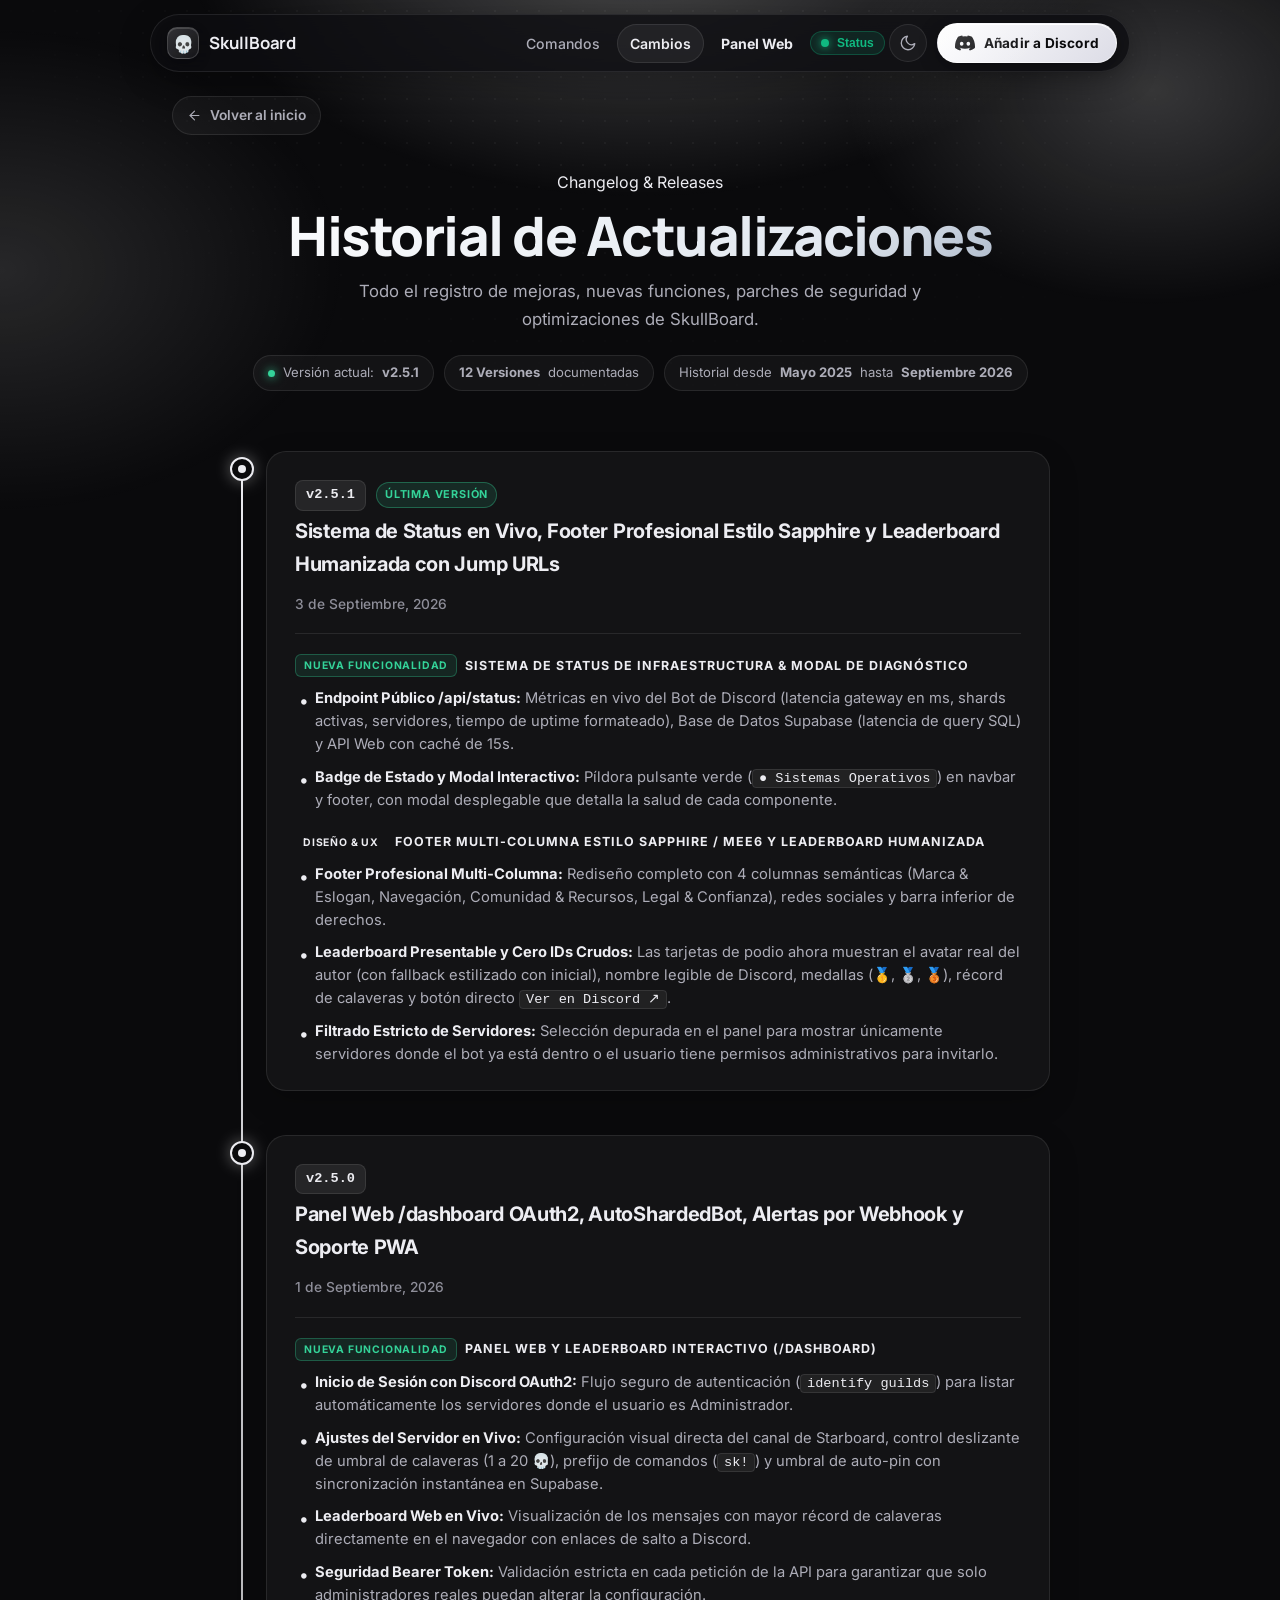
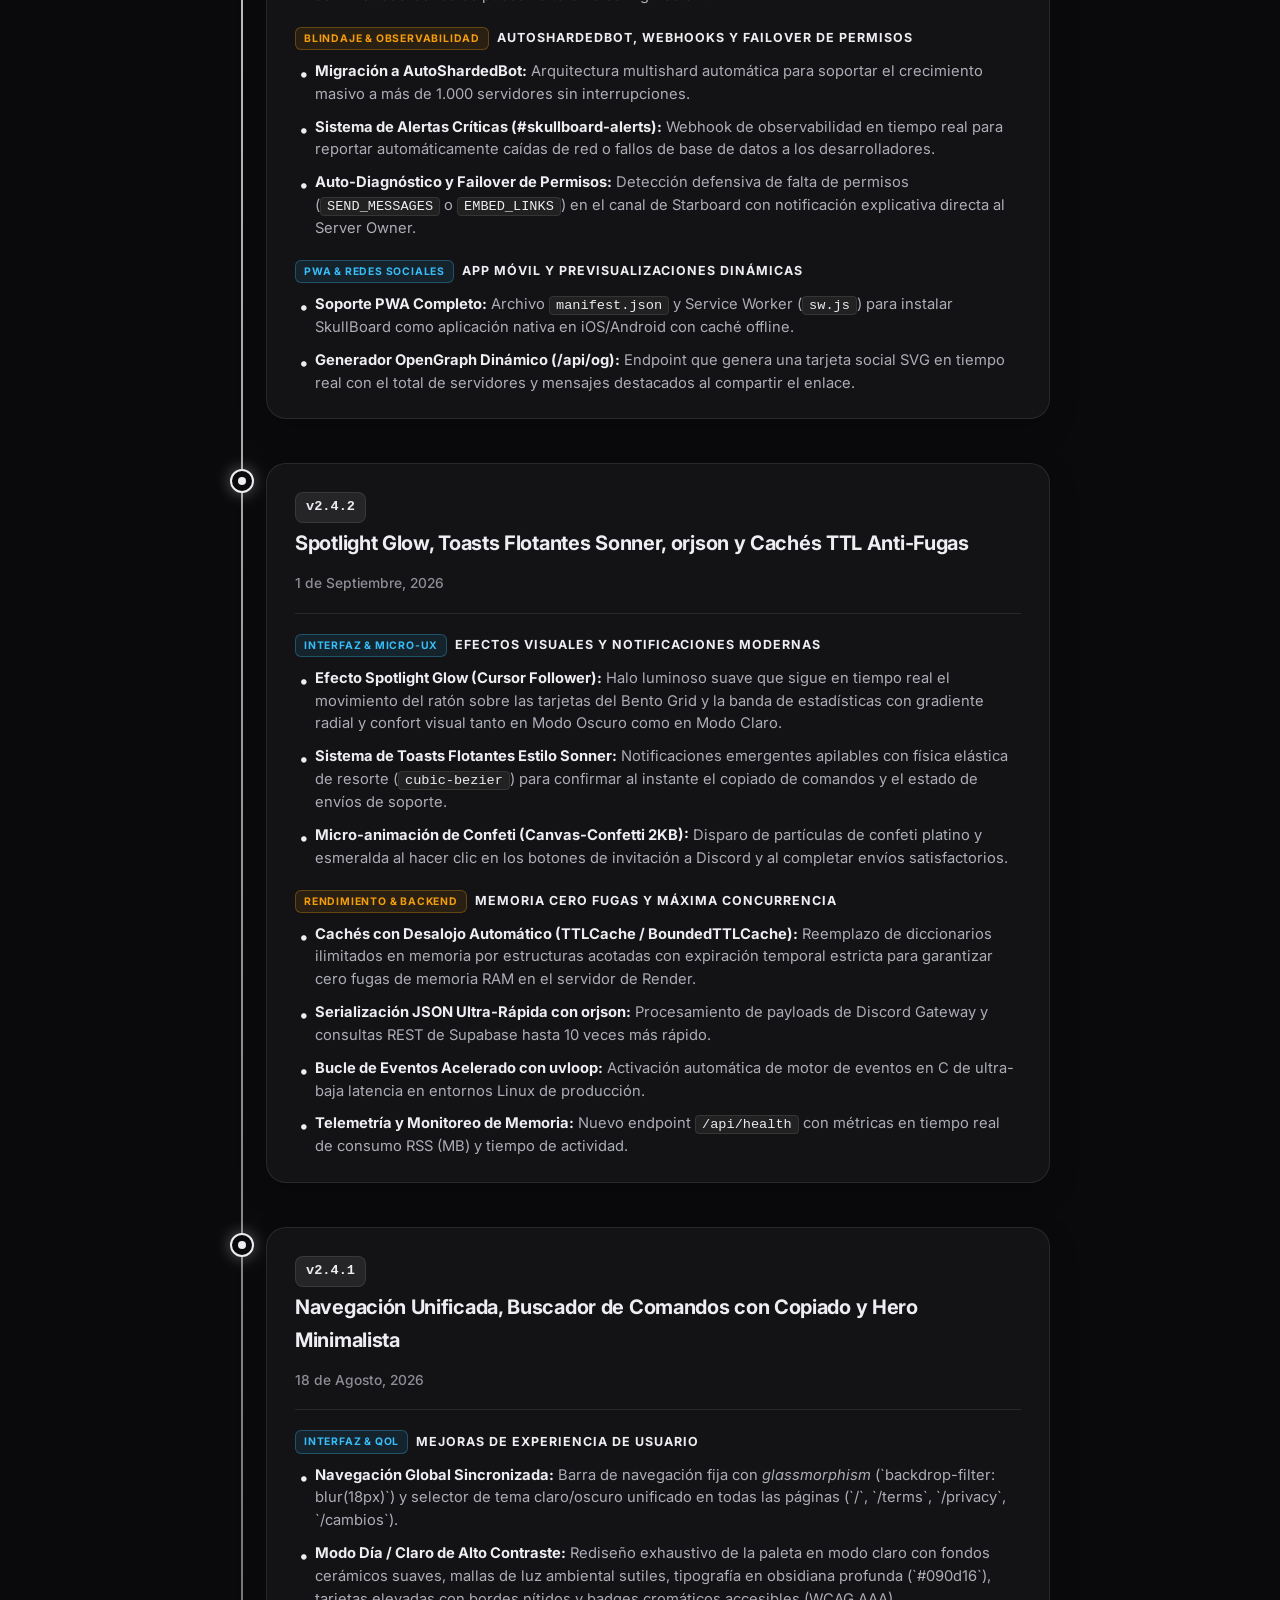
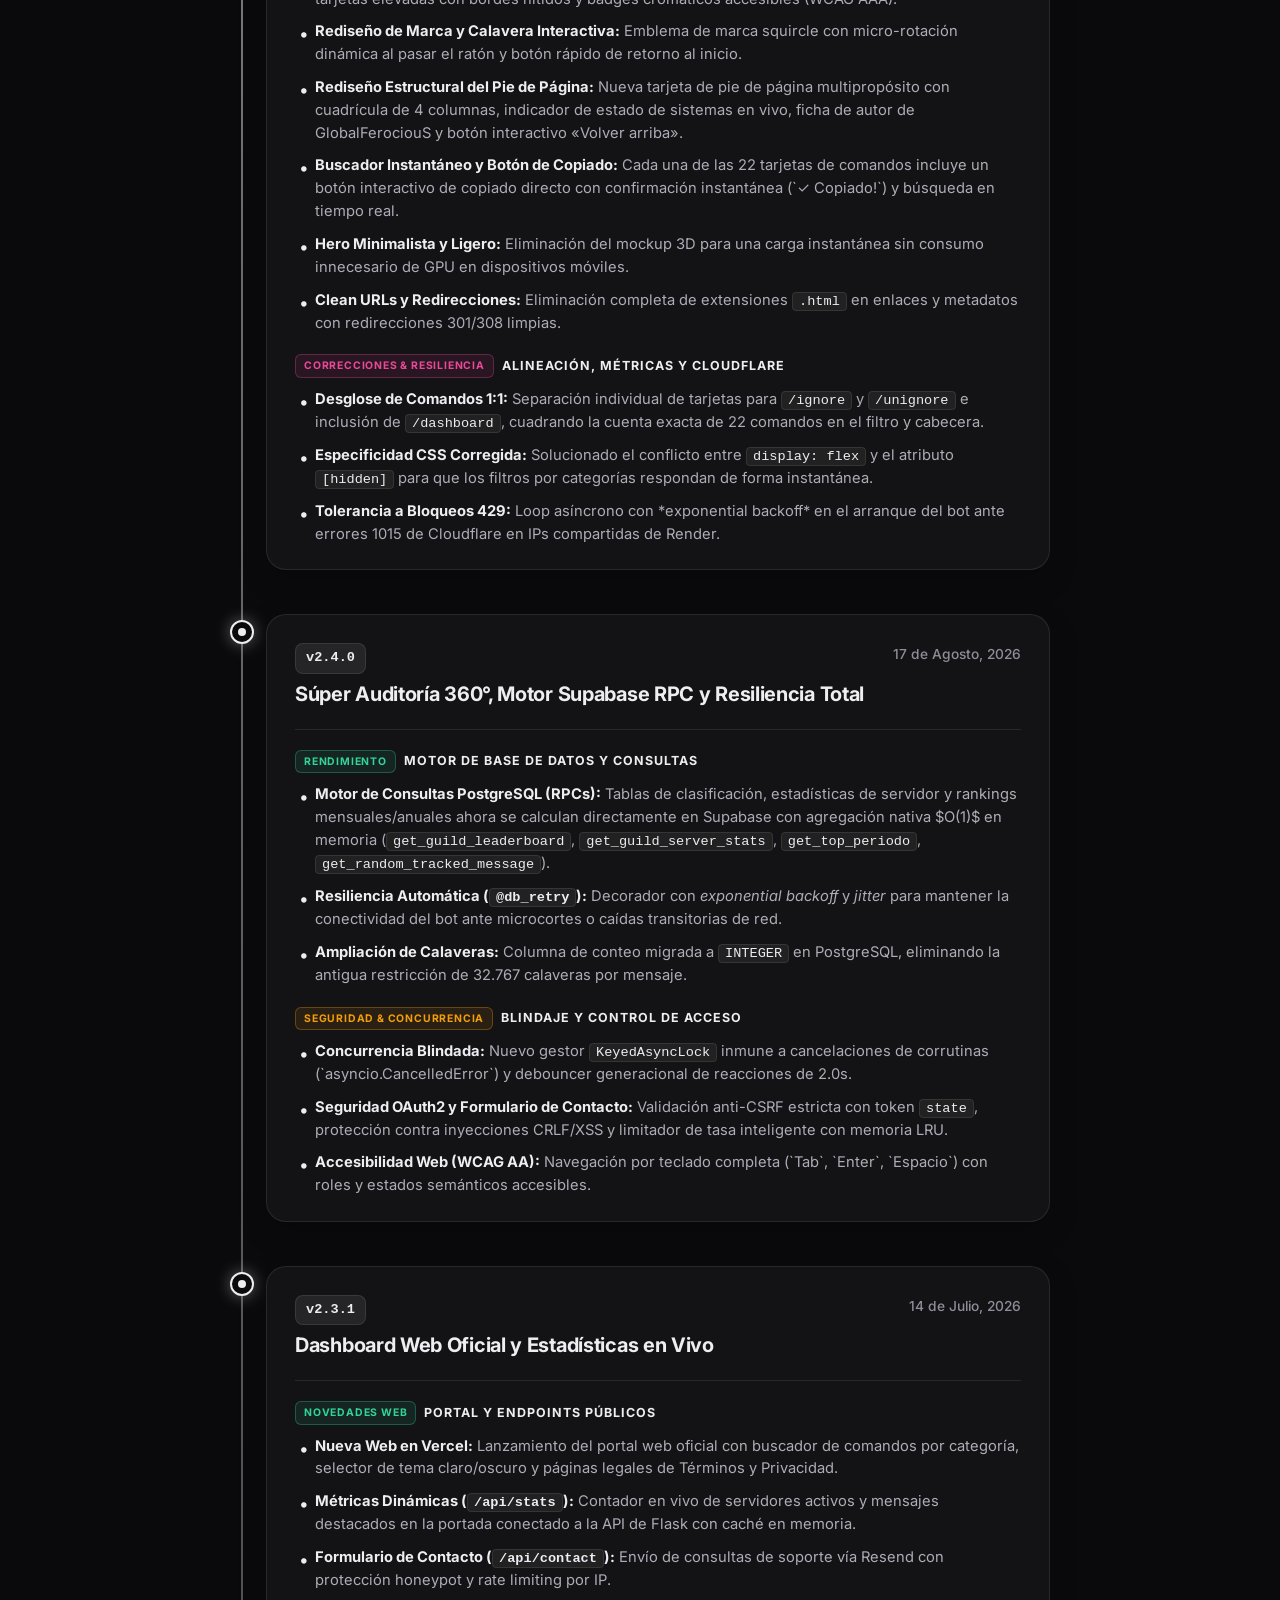
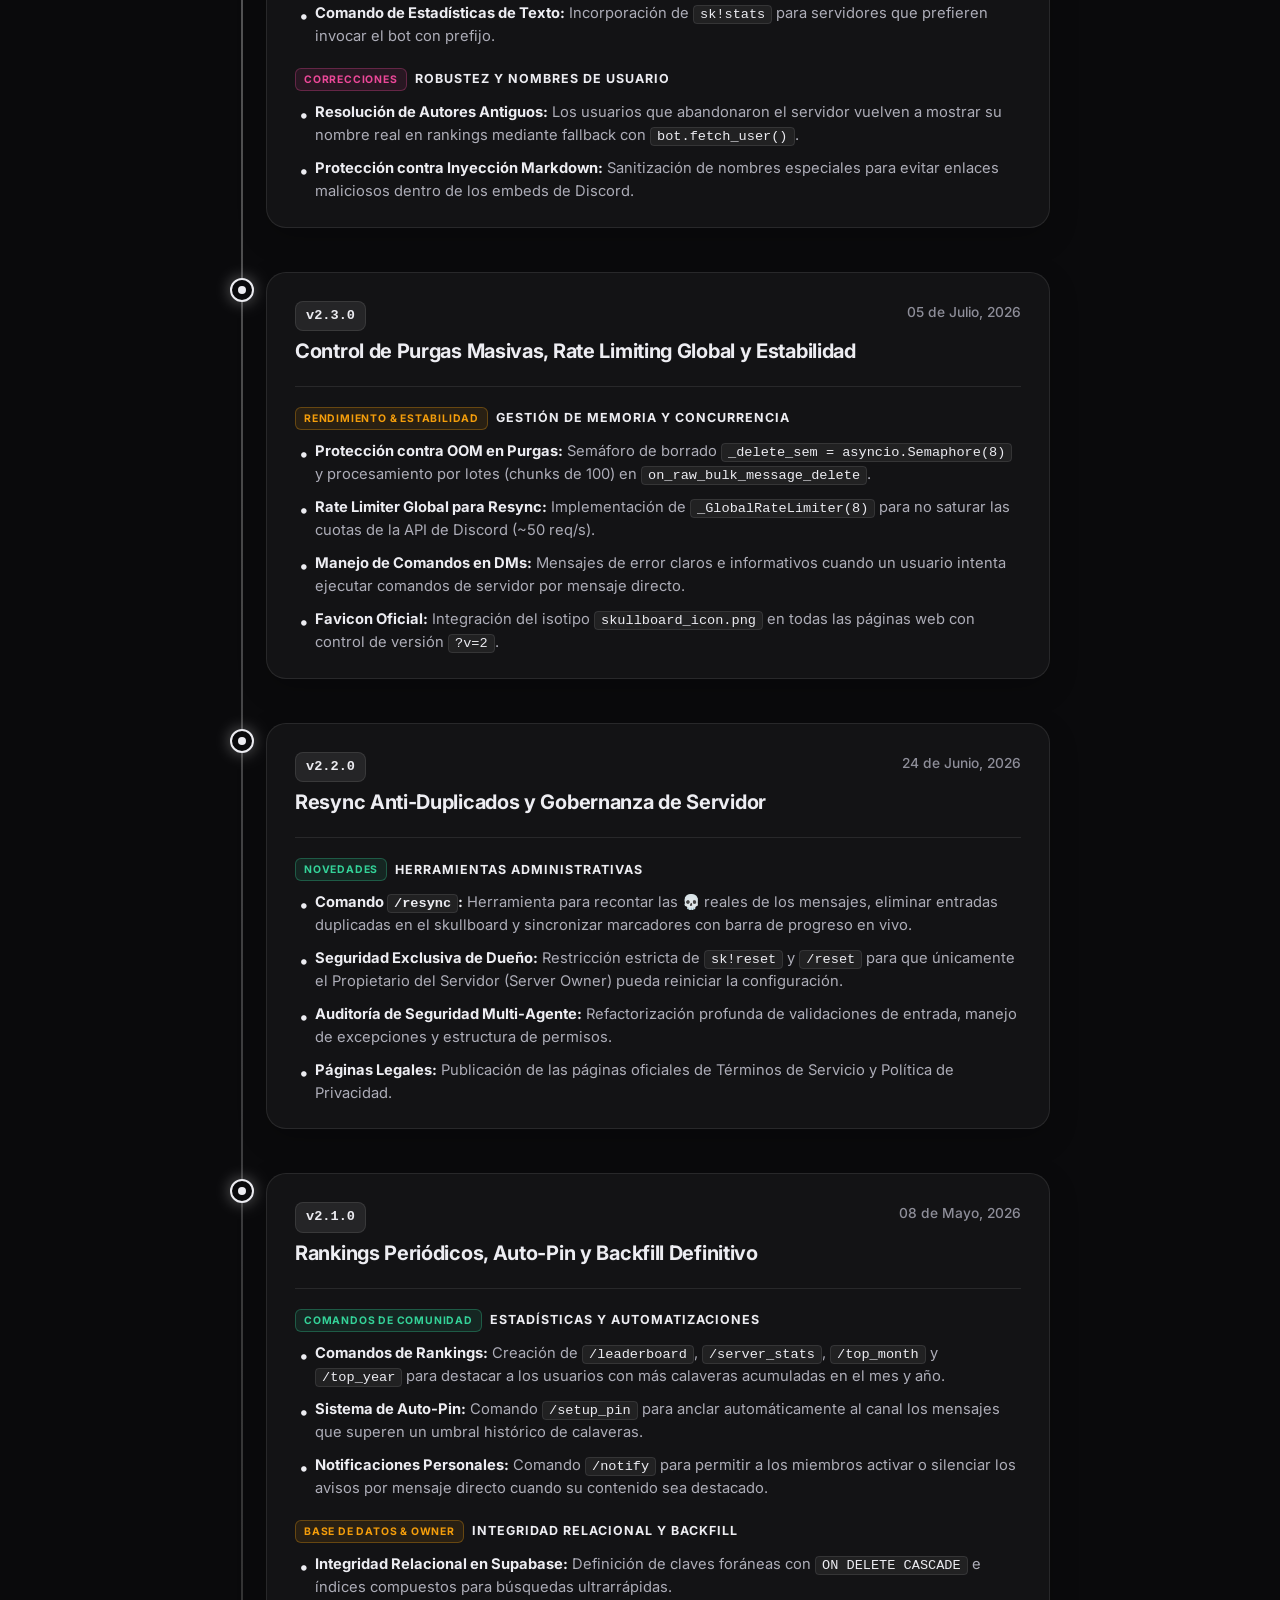
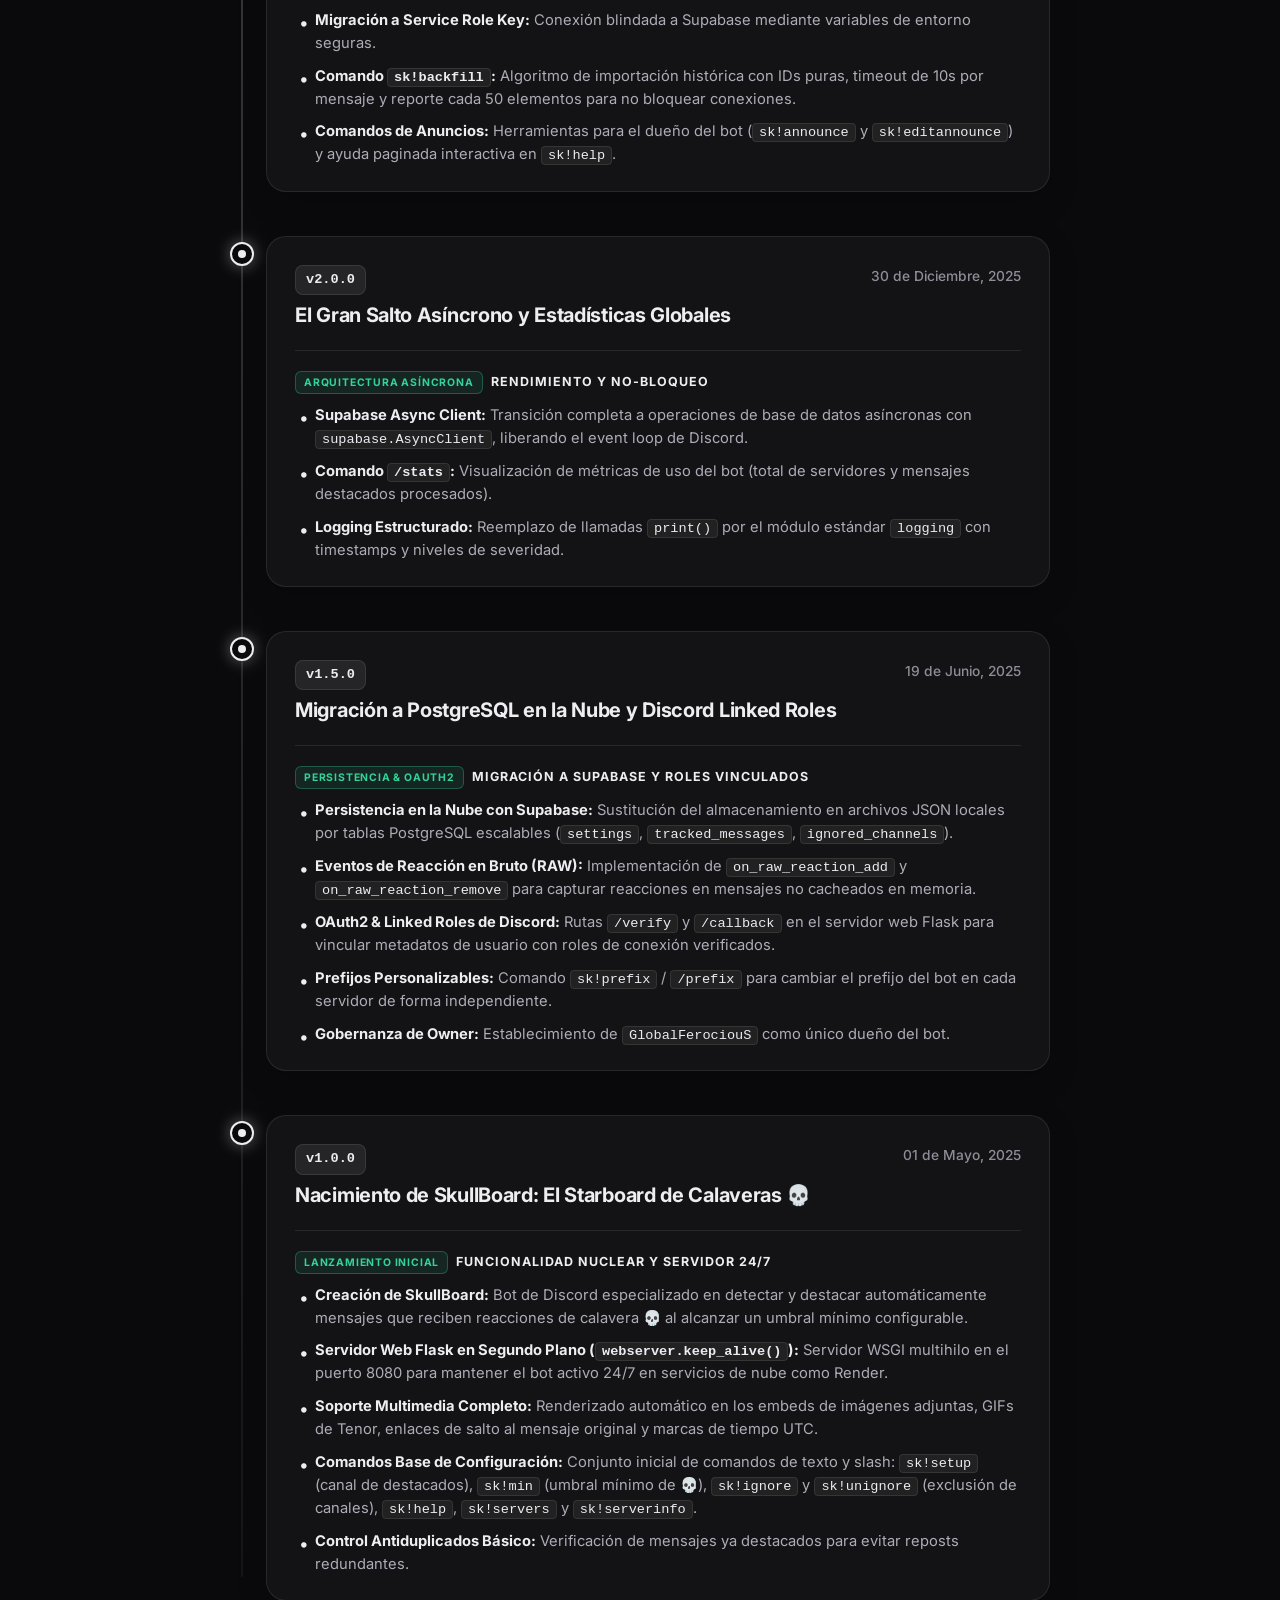
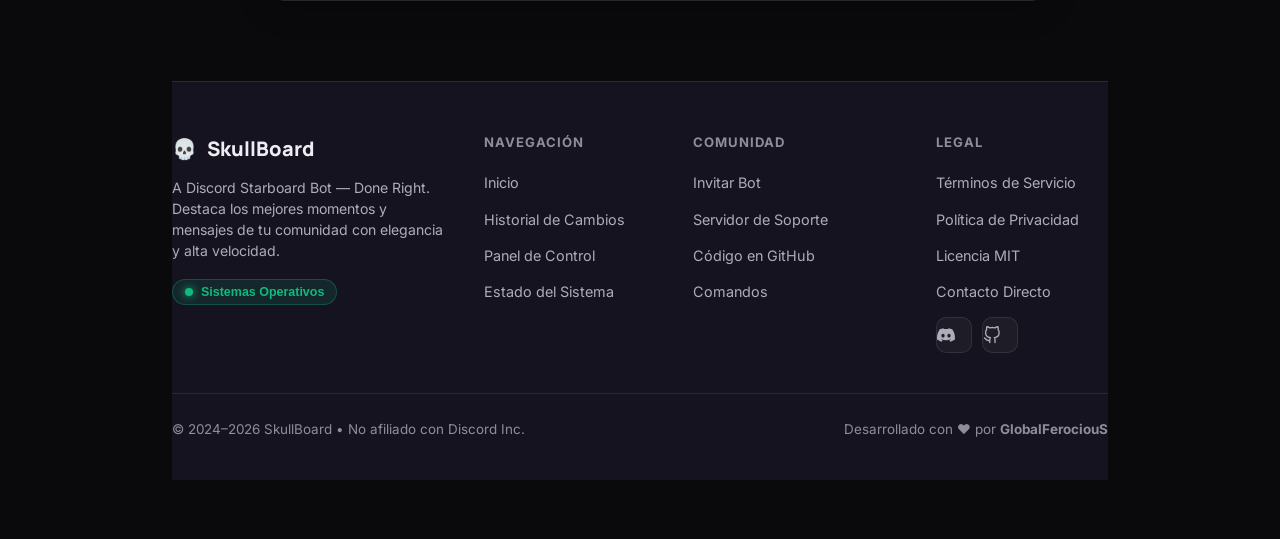
==== commit a4915499: "feat(ui): implement live status system, sapphire multi-column footer and humanized leaderboard with " ====
--- a/legal/cambios.html
+++ b/legal/cambios.html
@@ -36,6 +36,10 @@
             <a href="/#comandos" class="nav-link">Comandos</a>
             <a href="/cambios" class="nav-link active">Cambios</a>
             <a href="/dashboard" class="nav-link" style="color:var(--violet-2); font-weight:700;">Panel Web</a>
+            <button type="button" class="status-pill open-status-modal" title="Estado de la infraestructura" style="padding:4px 10px; font-size:0.75rem;">
+                <span class="status-dot"></span>
+                <span class="status-pill-text">Status</span>
+            </button>
             <button class="theme-toggle" id="theme-toggle" type="button" aria-label="Cambiar tema claro/oscuro">
                 <svg class="moon"><use href="#i-moon"/></svg><svg class="sun"><use href="#i-sun"/></svg>
             </button>
@@ -55,14 +59,54 @@
             <h1>Historial de Actualizaciones</h1>
             <p>Todo el registro de mejoras, nuevas funciones, parches de seguridad y optimizaciones de SkullBoard.</p>
             <div class="changelog-meta-pills">
-                <div class="pill"><span class="dot"></span> Versión actual: <b>v2.5.0</b></div>
-                <div class="pill"><b>11 Versiones</b> documentadas</div>
+                <div class="pill"><span class="dot"></span> Versión actual: <b>v2.5.1</b></div>
+                <div class="pill"><b>12 Versiones</b> documentadas</div>
                 <div class="pill">Historial desde <b>Mayo 2025</b> hasta <b>Septiembre 2026</b></div>
             </div>
         </header>
 
         <div class="timeline-container">
 
+            <!-- Release v2.5.1 (3 Septiembre 2026) -->
+            <article class="timeline-entry">
+                <div class="timeline-dot"></div>
+                <div class="timeline-card">
+                    <div class="t-header">
+                        <div>
+                            <div class="t-version-row">
+                                <span class="t-version-tag">v2.5.1</span>
+                                <span class="t-badge-latest">Última versión</span>
+                            </div>
+                            <h2 class="t-title">Sistema de Status en Vivo, Footer Profesional Estilo Sapphire y Leaderboard Humanizada con Jump URLs</h2>
+                        </div>
+                        <div class="t-date">3 de Septiembre, 2026</div>
+                    </div>
+
+                    <div class="change-section">
+                        <div class="change-section-head">
+                            <span class="tag-pill new">Nueva Funcionalidad</span>
+                            <span>Sistema de Status de Infraestructura & Modal de Diagnóstico</span>
+                        </div>
+                        <ul class="change-list">
+                            <li><strong>Endpoint Público /api/status:</strong> Métricas en vivo del Bot de Discord (latencia gateway en ms, shards activas, servidores, tiempo de uptime formateado), Base de Datos Supabase (latencia de query SQL) y API Web con caché de 15s.</li>
+                            <li><strong>Badge de Estado y Modal Interactivo:</strong> Píldora pulsante verde (<code>● Sistemas Operativos</code>) en navbar y footer, con modal desplegable que detalla la salud de cada componente.</li>
+                        </ul>
+                    </div>
+
+                    <div class="change-section">
+                        <div class="change-section-head">
+                            <span class="tag-pill opt">Diseño & UX</span>
+                            <span>Footer Multi-Columna Estilo Sapphire / MEE6 y Leaderboard Humanizada</span>
+                        </div>
+                        <ul class="change-list">
+                            <li><strong>Footer Profesional Multi-Columna:</strong> Rediseño completo con 4 columnas semánticas (Marca & Eslogan, Navegación, Comunidad & Recursos, Legal & Confianza), redes sociales y barra inferior de derechos.</li>
+                            <li><strong>Leaderboard Presentable y Cero IDs Crudos:</strong> Las tarjetas de podio ahora muestran el avatar real del autor (con fallback estilizado con inicial), nombre legible de Discord, medallas (🥇, 🥈, 🥉), récord de calaveras y botón directo <code>Ver en Discord ↗</code>.</li>
+                            <li><strong>Filtrado Estricto de Servidores:</strong> Selección depurada en el panel para mostrar únicamente servidores donde el bot ya está dentro o el usuario tiene permisos administrativos para invitarlo.</li>
+                        </ul>
+                    </div>
+                </div>
+            </article>
+
             <!-- Release v2.5.0 (1 Septiembre 2026) -->
             <article class="timeline-entry">
                 <div class="timeline-dot"></div>
@@ -71,7 +115,6 @@
                         <div>
                             <div class="t-version-row">
                                 <span class="t-version-tag">v2.5.0</span>
-                                <span class="t-badge-latest">Última versión</span>
                             </div>
                             <h2 class="t-title">Panel Web /dashboard OAuth2, AutoShardedBot, Alertas por Webhook y Soporte PWA</h2>
                         </div>
@@ -470,32 +513,130 @@
 
         </div>
 
-        <footer class="site-footer">
-            <div class="f-main">
-                <a class="f-brand" href="/" aria-label="SkullBoard Inicio">
-                    <span class="mark">💀</span>
-                    <div class="f-brand-text">
-                        <span class="f-name">SkullBoard</span>
-                        <span class="f-by">Desarrollado por <b>GlobalFerociouS</b></span>
-                    </div>
-                </a>
-                <nav class="f-nav" aria-label="Navegación del pie de página">
-                    <a href="/#contacto">Contacto</a>
-                    <a href="/terms">Términos de Servicio</a>
-                    <a href="/privacy">Política de Privacidad</a>
-                </nav>
+        <!-- FOOTER PROFESIONAL MULTI-COLUMNA (ESTILO SAPPHIRE / MEE6) -->
+        <footer class="site-footer-v2">
+            <div class="footer-cols">
+                <!-- Columna 1: Marca & Eslogan -->
+                <div class="footer-brand-col">
+                    <a href="/" class="footer-brand-header">
+                        <span class="mark">💀</span> SkullBoard
+                    </a>
+                    <p class="footer-slogan">
+                        A Discord Starboard Bot — Done Right.<br>
+                        Destaca los mejores momentos y mensajes de tu comunidad con elegancia y alta velocidad.
+                    </p>
+                    <div style="margin-top:4px;">
+                        <button type="button" class="status-pill open-status-modal" title="Ver estado de infraestructura">
+                            <span class="status-dot"></span>
+                            <span class="status-pill-text">Sistemas Operativos</span>
+                        </button>
+                    </div>
+                </div>
+
+                <!-- Columna 2: Navegación -->
+                <div class="footer-col">
+                    <h4>Navegación</h4>
+                    <ul>
+                        <li><a href="/">Inicio</a></li>
+                        <li><a href="/cambios">Historial de Cambios</a></li>
+                        <li><a href="/dashboard">Panel de Control</a></li>
+                        <li><a href="#status" class="open-status-modal">Estado del Sistema</a></li>
+                    </ul>
+                </div>
+
+                <!-- Columna 3: Comunidad & Recursos -->
+                <div class="footer-col">
+                    <h4>Comunidad</h4>
+                    <ul>
+                        <li><a href="https://discord.com/oauth2/authorize?client_id=1367463352774955059&permissions=277025508352&scope=bot+applications.commands" target="_blank" rel="noopener">Invitar Bot</a></li>
+                        <li><a href="https://discord.gg/GvFn2ZqY8E" target="_blank" rel="noopener">Servidor de Soporte</a></li>
+                        <li><a href="https://github.com/ParedesYTecho/Skullboard" target="_blank" rel="noopener">Código en GitHub</a></li>
+                        <li><a href="/#comandos">Comandos</a></li>
+                    </ul>
+                </div>
+
+                <!-- Columna 4: Legal & Confianza -->
+                <div class="footer-col">
+                    <h4>Legal</h4>
+                    <ul>
+                        <li><a href="/terms">Términos de Servicio</a></li>
+                        <li><a href="/privacy">Política de Privacidad</a></li>
+                        <li><a href="https://github.com/ParedesYTecho/Skullboard/blob/main/LICENSE" target="_blank" rel="noopener">Licencia MIT</a></li>
+                        <li><a href="/#contacto">Contacto Directo</a></li>
+                    </ul>
+                    <div class="footer-socials">
+                        <a href="https://discord.gg/GvFn2ZqY8E" class="social-btn" target="_blank" rel="noopener" aria-label="Discord">
+                            <svg><use href="#i-discord"/></svg>
+                        </a>
+                        <a href="https://github.com/ParedesYTecho/Skullboard" class="social-btn" target="_blank" rel="noopener" aria-label="GitHub">
+                            <svg viewBox="0 0 24 24" fill="none" stroke="currentColor" stroke-width="2" stroke-linecap="round" stroke-linejoin="round"><path d="M9 19c-5 1.5-5-2.5-7-3m14 6v-3.87a3.37 3.37 0 0 0-.94-2.61c3.14-.35 6.44-1.54 6.44-7A5.44 5.44 0 0 0 20 4.77 5.07 5.07 0 0 0 19.91 1S18.73.65 16 2.48a13.38 13.38 0 0 0-7 0C6.27.65 5.09 1 5.09 1A5.07 5.07 0 0 0 5 4.77a5.44 5.44 0 0 0-1.5 3.78c0 5.42 3.3 6.61 6.44 7A3.37 3.37 0 0 0 9 18.13V22"/></svg>
+                        </a>
+                    </div>
+                </div>
             </div>
-            <div class="f-bottom">
-                <span class="f-copy">© 2026 SkullBoard · Todos los derechos reservados.</span>
-                <a href="#top" class="f-top-btn" aria-label="Volver arriba">
-                    <span>Arriba</span>
-                    <svg viewBox="0 0 24 24" fill="none" stroke="currentColor" stroke-width="2.5"><path d="m18 15-6-6-6 6"/></svg>
-                </a>
+
+            <!-- Barra Inferior -->
+            <div class="footer-bottom-bar">
+                <span>© 2024–2026 SkullBoard • No afiliado con Discord Inc.</span>
+                <span>Desarrollado con ❤️ por <strong>GlobalFerociouS</strong></span>
             </div>
         </footer>
     </div>
 
+    <!-- MODAL DE ESTADO DEL SISTEMA -->
+    <div id="status-modal-overlay" class="status-modal-overlay" role="dialog" aria-modal="true" aria-labelledby="status-modal-title">
+        <div class="status-modal-card">
+            <div class="status-modal-head">
+                <h3 id="status-modal-title">
+                    <span class="status-dot"></span> Estado de la Infraestructura
+                </h3>
+                <button type="button" class="status-modal-close" id="btn-close-status-modal" aria-label="Cerrar modal">✕</button>
+            </div>
+            <div class="status-grid">
+                <div class="status-card-item">
+                    <div class="status-card-top">
+                        <span class="status-card-title">Bot Discord</span>
+                        <span class="pill ok" id="status-bot-badge">● Online</span>
+                    </div>
+                    <div class="status-card-val" id="status-bot-ping">-- ms</div>
+                    <div class="status-card-sub" id="status-bot-shards">1 Shard · Gateway activo</div>
+                </div>
+                <div class="status-card-item">
+                    <div class="status-card-top">
+                        <span class="status-card-title">Base de Datos</span>
+                        <span class="pill ok" id="status-db-badge">● Operacional</span>
+                    </div>
+                    <div class="status-card-val" id="status-db-ping">-- ms</div>
+                    <div class="status-card-sub">Supabase PostgreSQL</div>
+                </div>
+                <div class="status-card-item">
+                    <div class="status-card-top">
+                        <span class="status-card-title">API Web REST</span>
+                        <span class="pill ok">● Operacional</span>
+                    </div>
+                    <div class="status-card-val">OK 200</div>
+                    <div class="status-card-sub">Flask Multi-threaded Engine</div>
+                </div>
+                <div class="status-card-item">
+                    <div class="status-card-top">
+                        <span class="status-card-title">Tiempo Activo</span>
+                        <span class="pill ok">● 99.9%</span>
+                    </div>
+                    <div class="status-card-val" id="status-uptime-val">--</div>
+                    <div class="status-card-sub">Uptime continuo de sesión</div>
+                </div>
+            </div>
+            <div style="margin-top:20px; text-align:right;">
+                <button type="button" id="btn-refresh-status" class="btn btn-ghost btn-sm">🔄 Actualizar estado</button>
+            </div>
+        </div>
+    </div>
+
     <script>
+        const API_BASE = window.location.hostname.includes('localhost') 
+            ? 'http://localhost:8080' 
+            : 'https://skullboard-fqf1.onrender.com';
+
         // Toggle claro/oscuro
         const themeBtn = document.getElementById('theme-toggle');
         if (themeBtn) {
@@ -506,6 +647,61 @@
             });
         }
 
+        // Estado del sistema (Status API & Modal)
+        async function fetchSystemStatus() {
+            try {
+                const res = await fetch(`${API_BASE}/api/status`);
+                const data = await res.json();
+                if (data.ok) {
+                    const botPing = document.getElementById('status-bot-ping');
+                    if (botPing) botPing.textContent = `${data.bot.latency_ms} ms`;
+                    const botShards = document.getElementById('status-bot-shards');
+                    if (botShards) botShards.textContent = `${data.bot.shards} Shard${data.bot.shards > 1 ? 's' : ''} · ${data.bot.guilds || 0} servidores`;
+                    const dbPing = document.getElementById('status-db-ping');
+                    if (dbPing) dbPing.textContent = `${data.database.latency_ms} ms`;
+                    const uptimeVal = document.getElementById('status-uptime-val');
+                    if (uptimeVal) uptimeVal.textContent = data.bot.uptime_formatted || 'Online';
+                    
+                    document.querySelectorAll('.status-pill-text').forEach(el => {
+                        el.textContent = data.all_operational ? 'Sistemas OK' : 'Degradado';
+                    });
+                }
+            } catch (e) {
+                // Fallback silencioso
+            }
+        }
+
+        const statusOverlay = document.getElementById('status-modal-overlay');
+        document.querySelectorAll('.open-status-modal').forEach(btn => {
+            btn.addEventListener('click', (e) => {
+                e.preventDefault();
+                if (statusOverlay) {
+                    statusOverlay.classList.add('active');
+                    fetchSystemStatus();
+                }
+            });
+        });
+        const btnCloseModal = document.getElementById('btn-close-status-modal');
+        if (btnCloseModal && statusOverlay) {
+            btnCloseModal.addEventListener('click', () => statusOverlay.classList.remove('active'));
+        }
+        if (statusOverlay) {
+            statusOverlay.addEventListener('click', (e) => {
+                if (e.target === statusOverlay) statusOverlay.classList.remove('active');
+            });
+        }
+        const btnRefreshStatus = document.getElementById('btn-refresh-status');
+        if (btnRefreshStatus) {
+            btnRefreshStatus.addEventListener('click', () => {
+                btnRefreshStatus.textContent = 'Actualizando…';
+                fetchSystemStatus().finally(() => {
+                    setTimeout(() => btnRefreshStatus.textContent = '🔄 Actualizar estado', 500);
+                });
+            });
+        }
+
+        fetchSystemStatus();
+
         // Service Worker Register
         if ('serviceWorker' in navigator) {
             window.addEventListener('load', () => {
--- a/legal/styles.css
+++ b/legal/styles.css
@@ -733,14 +733,14 @@
     text-decoration: none;
 }
 
-/* ====== Tema claro (Muted Darker Slate / Confort sin deslumbramiento) ====== */
+/* ====== Tema claro (Gris Cerámico / Muted Slate Confort sin deslumbramiento) ====== */
 :root[data-theme="light"] {
-    --bg: #f8fafc;
-    --bg-soft: #f1f5f9;
-    --surface: #ffffff;
-    --surface-2: #f8fafc;
-    --border: rgba(15, 23, 42, 0.08);
-    --border-strong: rgba(15, 23, 42, 0.20);
+    --bg: #f0f2f5;
+    --bg-soft: #e8ecf0;
+    --surface: #f8f9fb;
+    --surface-2: #eaedf1;
+    --border: rgba(15, 23, 42, 0.10);
+    --border-strong: rgba(15, 23, 42, 0.22);
     --violet: #6366f1;
     --violet-2: #4f46e5;
     --violet-deep: #4338ca;
@@ -1995,25 +1995,222 @@
 }
 
 /* ═══════════════════════════════════════════════════════════════════════════════
-   🎛️ DASHBOARD UI DESIGN SYSTEM COMPONENTS
+   🎛️ DASHBOARD UI DESIGN SYSTEM COMPONENTS (ESTILO WEREWOLF)
    ═══════════════════════════════════════════════════════════════════════════════ */
+
+/* Cabecera de Selección de Servidores */
+.servers-head {
+    margin-bottom: 28px;
+    text-align: left;
+}
+
+.servers-eyebrow {
+    font-size: 0.8rem;
+    font-weight: 700;
+    text-transform: uppercase;
+    letter-spacing: 0.08em;
+    color: var(--violet-2);
+    margin-bottom: 6px;
+}
+
+.servers-head h1 {
+    font-size: 1.85rem;
+    font-weight: 800;
+    letter-spacing: -0.5px;
+    color: var(--ink);
+    margin-bottom: 6px;
+}
+
+.servers-summary {
+    color: var(--ink-soft);
+    font-size: 0.95rem;
+}
+
+/* Buscador de Servidores */
+.guild-search-wrap {
+    margin-bottom: 24px;
+    position: relative;
+    max-width: 440px;
+}
+
+.guild-search-wrap input {
+    width: 100%;
+    padding: 12px 16px 12px 42px;
+    border-radius: 12px;
+    background: var(--surface);
+    border: 1px solid var(--border);
+    color: var(--ink);
+    font-size: 0.92rem;
+    font-family: inherit;
+    outline: none;
+    transition: border-color .2s ease, box-shadow .2s ease;
+}
+
+.guild-search-wrap input:focus {
+    border-color: var(--violet);
+    box-shadow: 0 0 0 3px var(--glow);
+}
+
+.guild-search-icon {
+    position: absolute;
+    left: 14px;
+    top: 50%;
+    transform: translateY(-50%);
+    width: 18px;
+    height: 18px;
+    color: var(--ink-dim);
+    pointer-events: none;
+}
+
+/* Cuadrícula de Servidores */
+.guild-grid {
+    display: grid;
+    grid-template-columns: repeat(auto-fill, minmax(280px, 1fr));
+    gap: 16px;
+    list-style: none;
+    padding: 0;
+    margin: 0;
+}
+
 .guild-card {
     display: flex;
     flex-direction: column;
+    justify-content: space-between;
     padding: 22px;
     background: var(--surface);
     border: 1px solid var(--border);
-    border-radius: var(--radius);
-    box-shadow: 0 4px 20px rgba(0, 0, 0, 0.05);
-    transition: transform .25s ease, border-color .25s ease, box-shadow .25s ease;
+    border-radius: 18px;
+    box-shadow: 0 4px 18px rgba(0, 0, 0, 0.04);
+    transition: transform .2s cubic-bezier(0.16, 1, 0.3, 1), border-color .2s ease, box-shadow .2s ease;
 }
 
 .guild-card:hover {
     transform: translateY(-3px);
     border-color: var(--border-strong);
-    box-shadow: 0 12px 32px rgba(0, 0, 0, 0.12);
-}
-
+    box-shadow: 0 12px 32px rgba(0, 0, 0, 0.09);
+}
+
+.guild-card.inactive {
+    opacity: 0.88;
+}
+
+.guild-card.inactive:hover {
+    opacity: 1;
+}
+
+.guild-card-top {
+    display: flex;
+    align-items: center;
+    justify-content: space-between;
+    gap: 12px;
+    margin-bottom: 14px;
+}
+
+.guild-card-icon {
+    width: 52px;
+    height: 52px;
+    border-radius: 16px;
+    object-fit: cover;
+    border: 1px solid var(--border);
+    flex-shrink: 0;
+}
+
+.guild-card-icon-fallback {
+    width: 52px;
+    height: 52px;
+    border-radius: 16px;
+    background: var(--surface-2);
+    border: 1px solid var(--border);
+    display: grid;
+    place-items: center;
+    font-size: 1.35rem;
+    font-weight: 800;
+    color: var(--ink);
+    flex-shrink: 0;
+}
+
+.guild-card-name {
+    font-size: 1.12rem;
+    font-weight: 700;
+    color: var(--ink);
+    margin-bottom: 4px;
+    white-space: nowrap;
+    overflow: hidden;
+    text-overflow: ellipsis;
+}
+
+.guild-card-sub {
+    font-size: 0.85rem;
+    color: var(--ink-soft);
+    margin-bottom: 18px;
+    line-height: 1.45;
+    min-height: 38px;
+}
+
+.guild-card-cta {
+    margin-top: auto;
+    display: flex;
+}
+
+.guild-card-cta .btn {
+    width: 100%;
+    justify-content: center;
+    padding: 10px 16px;
+    font-size: 0.88rem;
+}
+
+/* Badges minimalistas */
+.pill.ok {
+    background: rgba(16, 185, 129, 0.12);
+    color: #10b981;
+    border: 1px solid rgba(16, 185, 129, 0.28);
+    font-size: 0.74rem;
+    font-weight: 600;
+    padding: 3px 10px;
+    border-radius: 20px;
+    display: inline-flex;
+    align-items: center;
+    gap: 5px;
+}
+
+.pill.pill-info {
+    background: var(--surface-2);
+    color: var(--ink-dim);
+    border: 1px solid var(--border);
+    font-size: 0.74rem;
+    font-weight: 600;
+    padding: 3px 10px;
+    border-radius: 20px;
+    display: inline-flex;
+    align-items: center;
+    gap: 5px;
+}
+
+/* Botón de Cambiar Servidor en Cabecera */
+.btn-switch-guild {
+    display: inline-flex;
+    align-items: center;
+    gap: 6px;
+    padding: 6px 12px;
+    border-radius: 10px;
+    font-size: 0.82rem;
+    font-weight: 600;
+    background: var(--surface-2);
+    border: 1px solid var(--border);
+    color: var(--ink);
+    cursor: pointer;
+    text-decoration: none;
+    transition: background .15s ease, border-color .15s ease, transform .15s ease;
+}
+
+.btn-switch-guild:hover {
+    background: var(--surface);
+    border-color: var(--border-strong);
+    transform: translateX(-2px);
+    text-decoration: none;
+}
+
+/* Inputs y Selects */
 .form-control-input {
     width: 100%;
     padding: 12px 16px;
@@ -2030,6 +2227,36 @@
 .form-control-input:focus {
     border-color: var(--violet);
     box-shadow: 0 0 0 3px var(--glow);
+}
+
+/* Corrección de visualización para selects en Modo Oscuro y Claro */
+select.form-control-input {
+    appearance: none;
+    background-image: url("data:image/svg+xml,%3Csvg xmlns='http://www.w3.org/2000/svg' width='16' height='16' viewBox='0 0 24 24' fill='none' stroke='%238e8e99' stroke-width='2' stroke-linecap='round' stroke-linejoin='round'%3E%3Cpolyline points='6 9 12 15 18 9'%3E%3C/polyline%3E%3C/svg%3E");
+    background-repeat: no-repeat;
+    background-position: right 14px center;
+    background-size: 16px;
+    padding-right: 40px;
+    cursor: pointer;
+}
+
+select.form-control-input,
+select.form-control-input option {
+    background-color: var(--surface-2);
+    color: var(--ink);
+}
+
+/* Skeleton Loaders */
+.skeleton {
+    background: linear-gradient(90deg, var(--surface-2) 25%, var(--border) 50%, var(--surface-2) 75%);
+    background-size: 200% 100%;
+    animation: skeleton-shimmer 1.5s infinite;
+    border-radius: 10px;
+}
+
+@keyframes skeleton-shimmer {
+    0% { background-position: 200% 0; }
+    100% { background-position: -200% 0; }
 }
 
 .segmented-tabs {
@@ -2311,4 +2538,494 @@
     }
 }
 
-
+@media (max-width: 420px) {
+    .segmented-tabs {
+        width: 100%;
+        display: flex;
+        justify-content: space-between;
+    }
+    .segmented-tab {
+        flex: 1;
+        justify-content: center;
+        padding: 6px 8px;
+        font-size: 0.78rem;
+        gap: 4px;
+    }
+}
+
+/* ═══════════════════════════════════════════════════════════════════════════════
+   🏛️ FOOTER MULTI-COLUMNA PROFESIONAL (ESTILO SAPPHIRE / MEE6)
+   ═══════════════════════════════════════════════════════════════════════════════ */
+.site-footer-v2 {
+    margin-top: 80px;
+    padding-top: 50px;
+    padding-bottom: 40px;
+    border-top: 1px solid var(--border);
+    background: var(--bg-soft);
+}
+
+.footer-cols {
+    display: grid;
+    grid-template-columns: 1.6fr 1fr 1.2fr 1fr;
+    gap: 36px;
+    margin-bottom: 40px;
+}
+
+.footer-brand-col {
+    display: flex;
+    flex-direction: column;
+    gap: 12px;
+}
+
+.footer-brand-header {
+    display: inline-flex;
+    align-items: center;
+    gap: 10px;
+    text-decoration: none;
+    color: var(--ink);
+    font-size: 1.25rem;
+    font-weight: 800;
+    font-family: var(--display);
+}
+
+.footer-brand-header:hover {
+    color: var(--violet);
+    text-decoration: none;
+}
+
+.footer-slogan {
+    font-size: 0.88rem;
+    color: var(--ink-soft);
+    line-height: 1.5;
+    max-width: 320px;
+    margin: 0;
+}
+
+.footer-col h4 {
+    font-size: 0.82rem;
+    font-weight: 700;
+    text-transform: uppercase;
+    letter-spacing: 0.08em;
+    color: var(--ink-dim);
+    margin: 0 0 16px 0;
+}
+
+.footer-col ul {
+    list-style: none;
+    padding: 0;
+    margin: 0;
+    display: flex;
+    flex-direction: column;
+    gap: 10px;
+}
+
+.footer-col a {
+    color: var(--ink-soft);
+    font-size: 0.9rem;
+    text-decoration: none;
+    transition: color .15s ease, transform .15s ease;
+    display: inline-flex;
+    align-items: center;
+    gap: 6px;
+}
+
+.footer-col a:hover {
+    color: var(--violet);
+    text-decoration: none;
+    transform: translateX(2px);
+}
+
+.footer-socials {
+    display: flex;
+    gap: 10px;
+    margin-top: 12px;
+}
+
+.social-btn {
+    width: 36px;
+    height: 36px;
+    border-radius: 10px;
+    background: var(--surface);
+    border: 1px solid var(--border);
+    display: grid;
+    place-items: center;
+    color: var(--ink-soft);
+    transition: all .2s ease;
+    text-decoration: none;
+}
+
+.social-btn svg {
+    width: 18px;
+    height: 18px;
+}
+
+.social-btn:hover {
+    color: var(--violet);
+    border-color: var(--border-strong);
+    transform: translateY(-2px);
+    box-shadow: 0 4px 12px rgba(0, 0, 0, 0.08);
+}
+
+.footer-bottom-bar {
+    display: flex;
+    align-items: center;
+    justify-content: space-between;
+    padding-top: 24px;
+    border-top: 1px solid var(--border);
+    font-size: 0.84rem;
+    color: var(--ink-dim);
+    flex-wrap: wrap;
+    gap: 16px;
+}
+
+.footer-bottom-bar a {
+    color: var(--ink-soft);
+    text-decoration: none;
+}
+
+.footer-bottom-bar a:hover {
+    color: var(--violet);
+}
+
+@media (max-width: 900px) {
+    .footer-cols {
+        grid-template-columns: 1fr 1fr;
+        gap: 30px;
+    }
+}
+
+@media (max-width: 580px) {
+    .footer-cols {
+        grid-template-columns: 1fr;
+        gap: 28px;
+    }
+    .footer-bottom-bar {
+        flex-direction: column;
+        align-items: flex-start;
+    }
+}
+
+/* ═══════════════════════════════════════════════════════════════════════════════
+   👑 LEADERBOARD HUMANIZADA CON DISCORD JUMP URLS
+   ═══════════════════════════════════════════════════════════════════════════════ */
+.lb-card {
+    display: flex;
+    align-items: center;
+    justify-content: space-between;
+    gap: 16px;
+    padding: 16px 20px;
+    background: var(--surface);
+    border: 1px solid var(--border);
+    border-radius: 16px;
+    transition: transform .2s cubic-bezier(0.16, 1, 0.3, 1), border-color .2s ease, box-shadow .2s ease;
+}
+
+.lb-card:hover {
+    transform: translateY(-2px);
+    border-color: var(--border-strong);
+    box-shadow: 0 8px 24px rgba(0, 0, 0, 0.06);
+}
+
+.lb-card-left {
+    display: flex;
+    align-items: center;
+    gap: 14px;
+    min-width: 0;
+}
+
+.lb-medal {
+    width: 36px;
+    height: 36px;
+    border-radius: 10px;
+    display: grid;
+    place-items: center;
+    font-weight: 800;
+    font-size: 1.1rem;
+    flex-shrink: 0;
+}
+
+.lb-medal.rank-1 {
+    background: rgba(245, 158, 11, 0.15);
+    color: #f59e0b;
+    border: 1px solid rgba(245, 158, 11, 0.35);
+}
+
+.lb-medal.rank-2 {
+    background: rgba(148, 163, 184, 0.15);
+    color: #94a3b8;
+    border: 1px solid rgba(148, 163, 184, 0.35);
+}
+
+.lb-medal.rank-3 {
+    background: rgba(180, 83, 9, 0.15);
+    color: #d97706;
+    border: 1px solid rgba(180, 83, 9, 0.35);
+}
+
+.lb-medal.rank-other {
+    background: var(--surface-2);
+    color: var(--ink-dim);
+    font-size: 0.85rem;
+    font-weight: 700;
+    border: 1px solid var(--border);
+}
+
+.lb-avatar {
+    width: 42px;
+    height: 42px;
+    border-radius: 50%;
+    object-fit: cover;
+    border: 1px solid var(--border);
+    flex-shrink: 0;
+}
+
+.lb-avatar-fallback {
+    width: 42px;
+    height: 42px;
+    border-radius: 50%;
+    background: linear-gradient(135deg, var(--violet), var(--violet-2));
+    color: #ffffff;
+    display: grid;
+    place-items: center;
+    font-weight: 700;
+    font-size: 1.15rem;
+    flex-shrink: 0;
+    border: 1px solid var(--border);
+}
+
+.lb-user-details {
+    display: flex;
+    flex-direction: column;
+    min-width: 0;
+}
+
+.lb-user-name {
+    font-weight: 700;
+    font-size: 0.96rem;
+    color: var(--ink);
+    white-space: nowrap;
+    overflow: hidden;
+    text-overflow: ellipsis;
+}
+
+.lb-user-handle {
+    font-size: 0.8rem;
+    color: var(--ink-dim);
+    white-space: nowrap;
+    overflow: hidden;
+    text-overflow: ellipsis;
+}
+
+.lb-card-right {
+    display: flex;
+    align-items: center;
+    gap: 12px;
+    flex-shrink: 0;
+}
+
+.lb-skull-record {
+    display: inline-flex;
+    align-items: center;
+    gap: 6px;
+    padding: 6px 14px;
+    border-radius: 20px;
+    font-weight: 800;
+    font-size: 0.95rem;
+    background: rgba(245, 158, 11, 0.12);
+    color: var(--gold);
+    border: 1px solid rgba(245, 158, 11, 0.25);
+}
+
+.btn-jump-discord {
+    display: inline-flex;
+    align-items: center;
+    gap: 6px;
+    padding: 7px 13px;
+    border-radius: 10px;
+    font-size: 0.82rem;
+    font-weight: 600;
+    background: var(--surface-2);
+    border: 1px solid var(--border);
+    color: var(--ink);
+    text-decoration: none;
+    transition: all .15s ease;
+}
+
+.btn-jump-discord:hover {
+    background: var(--violet);
+    color: #ffffff;
+    border-color: var(--violet);
+    text-decoration: none;
+    transform: translateY(-1px);
+    box-shadow: 0 4px 12px var(--glow);
+}
+
+@media (max-width: 540px) {
+    .lb-card {
+        flex-direction: column;
+        align-items: flex-start;
+        gap: 12px;
+    }
+    .lb-card-right {
+        width: 100%;
+        justify-content: space-between;
+    }
+}
+
+/* ═══════════════════════════════════════════════════════════════════════════════
+   🟢 SISTEMA DE STATUS (BOT + WEB + DATABASE) & MODAL
+   ═══════════════════════════════════════════════════════════════════════════════ */
+.status-pill {
+    display: inline-flex;
+    align-items: center;
+    gap: 8px;
+    padding: 5px 12px;
+    border-radius: 20px;
+    font-size: 0.78rem;
+    font-weight: 600;
+    background: rgba(16, 185, 129, 0.12);
+    color: #10b981;
+    border: 1px solid rgba(16, 185, 129, 0.28);
+    text-decoration: none;
+    cursor: pointer;
+    transition: all .2s ease;
+}
+
+.status-pill:hover {
+    background: rgba(16, 185, 129, 0.20);
+    border-color: rgba(16, 185, 129, 0.45);
+    text-decoration: none;
+}
+
+.status-dot {
+    width: 8px;
+    height: 8px;
+    border-radius: 50%;
+    background: #10b981;
+    box-shadow: 0 0 8px #10b981;
+    animation: status-pulse-green 2s infinite;
+}
+
+@keyframes status-pulse-green {
+    0%, 100% {
+        opacity: 1;
+        transform: scale(1);
+    }
+    50% {
+        opacity: 0.4;
+        transform: scale(0.85);
+    }
+}
+
+.status-modal-overlay {
+    position: fixed;
+    top: 0;
+    left: 0;
+    right: 0;
+    bottom: 0;
+    background: rgba(0, 0, 0, 0.65);
+    backdrop-filter: blur(6px);
+    z-index: 1000;
+    display: none;
+    place-items: center;
+    padding: 20px;
+}
+
+.status-modal-overlay.active {
+    display: grid;
+}
+
+.status-modal-card {
+    background: var(--surface);
+    border: 1px solid var(--border);
+    border-radius: 20px;
+    width: 100%;
+    max-width: 560px;
+    padding: 28px;
+    box-shadow: 0 20px 48px rgba(0, 0, 0, 0.25);
+    animation: tab-fade-in 0.2s ease-out;
+}
+
+.status-modal-head {
+    display: flex;
+    align-items: center;
+    justify-content: space-between;
+    margin-bottom: 20px;
+}
+
+.status-modal-head h3 {
+    margin: 0;
+    font-size: 1.25rem;
+    font-weight: 800;
+    color: var(--ink);
+    display: flex;
+    align-items: center;
+    gap: 8px;
+}
+
+.status-modal-close {
+    background: var(--surface-2);
+    border: 1px solid var(--border);
+    border-radius: 8px;
+    width: 32px;
+    height: 32px;
+    display: grid;
+    place-items: center;
+    font-size: 1.1rem;
+    color: var(--ink-soft);
+    cursor: pointer;
+    transition: all .15s ease;
+}
+
+.status-modal-close:hover {
+    background: var(--surface);
+    color: var(--ink);
+}
+
+.status-grid {
+    display: grid;
+    grid-template-columns: 1fr 1fr;
+    gap: 14px;
+}
+
+@media (max-width: 480px) {
+    .status-grid {
+        grid-template-columns: 1fr;
+    }
+}
+
+.status-card-item {
+    background: var(--surface-2);
+    border: 1px solid var(--border);
+    border-radius: 14px;
+    padding: 16px;
+}
+
+.status-card-top {
+    display: flex;
+    align-items: center;
+    justify-content: space-between;
+    margin-bottom: 8px;
+}
+
+.status-card-title {
+    font-size: 0.8rem;
+    font-weight: 700;
+    text-transform: uppercase;
+    letter-spacing: 0.06em;
+    color: var(--ink-dim);
+}
+
+.status-card-val {
+    font-size: 1.35rem;
+    font-weight: 800;
+    color: var(--ink);
+}
+
+.status-card-sub {
+    font-size: 0.78rem;
+    color: var(--ink-soft);
+    margin-top: 4px;
+}
+
+
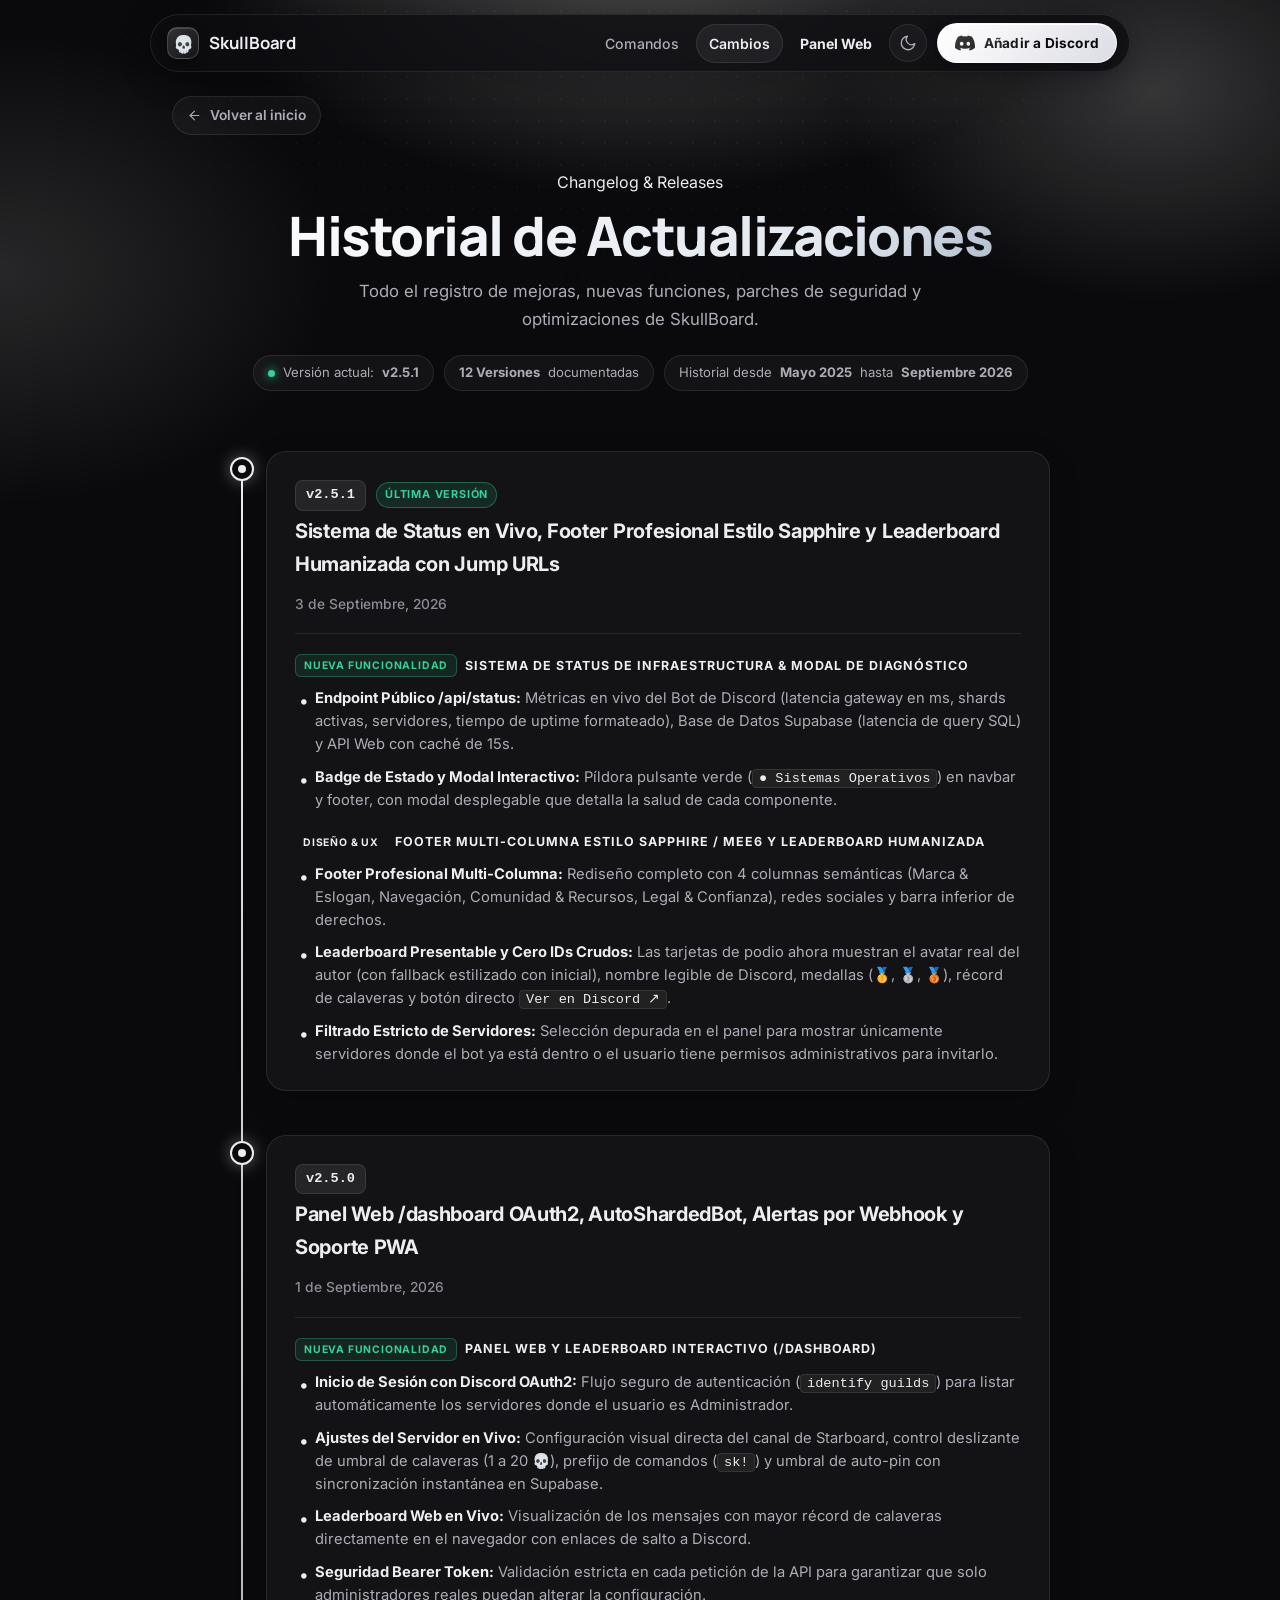
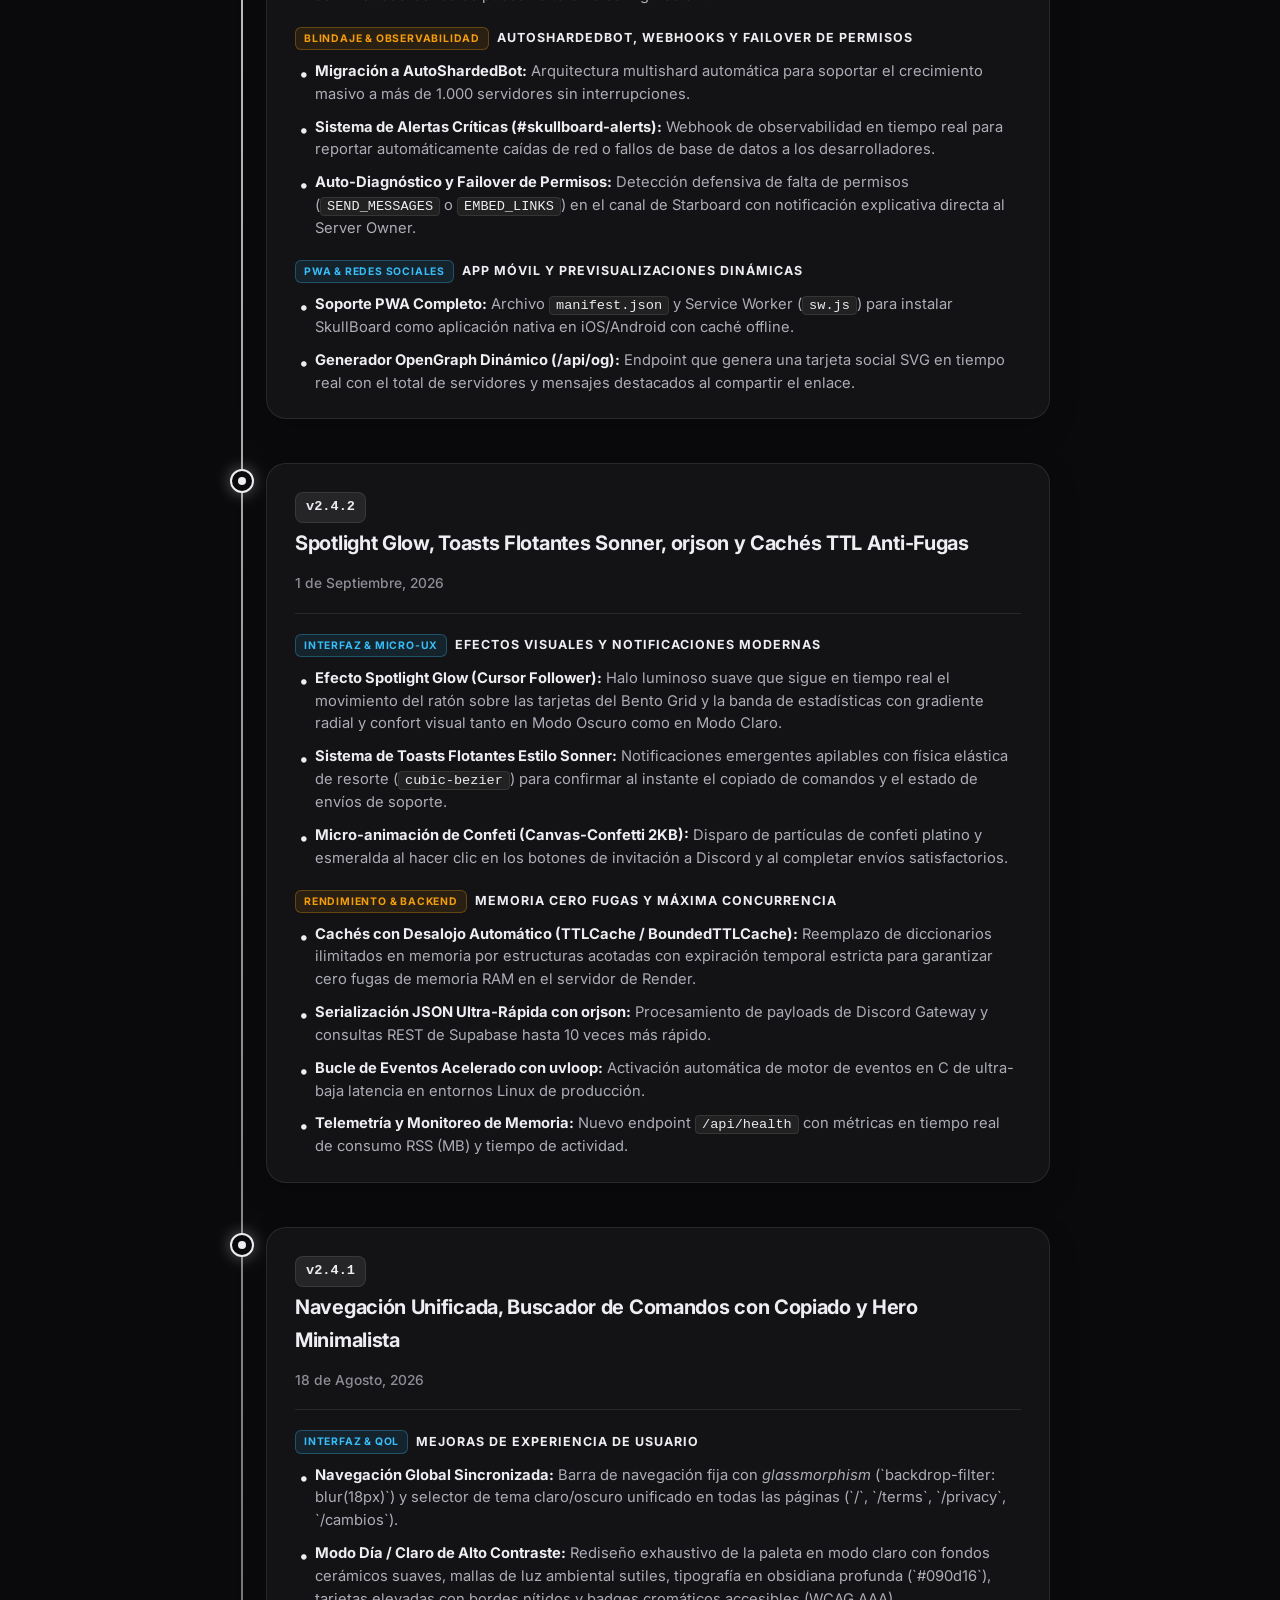
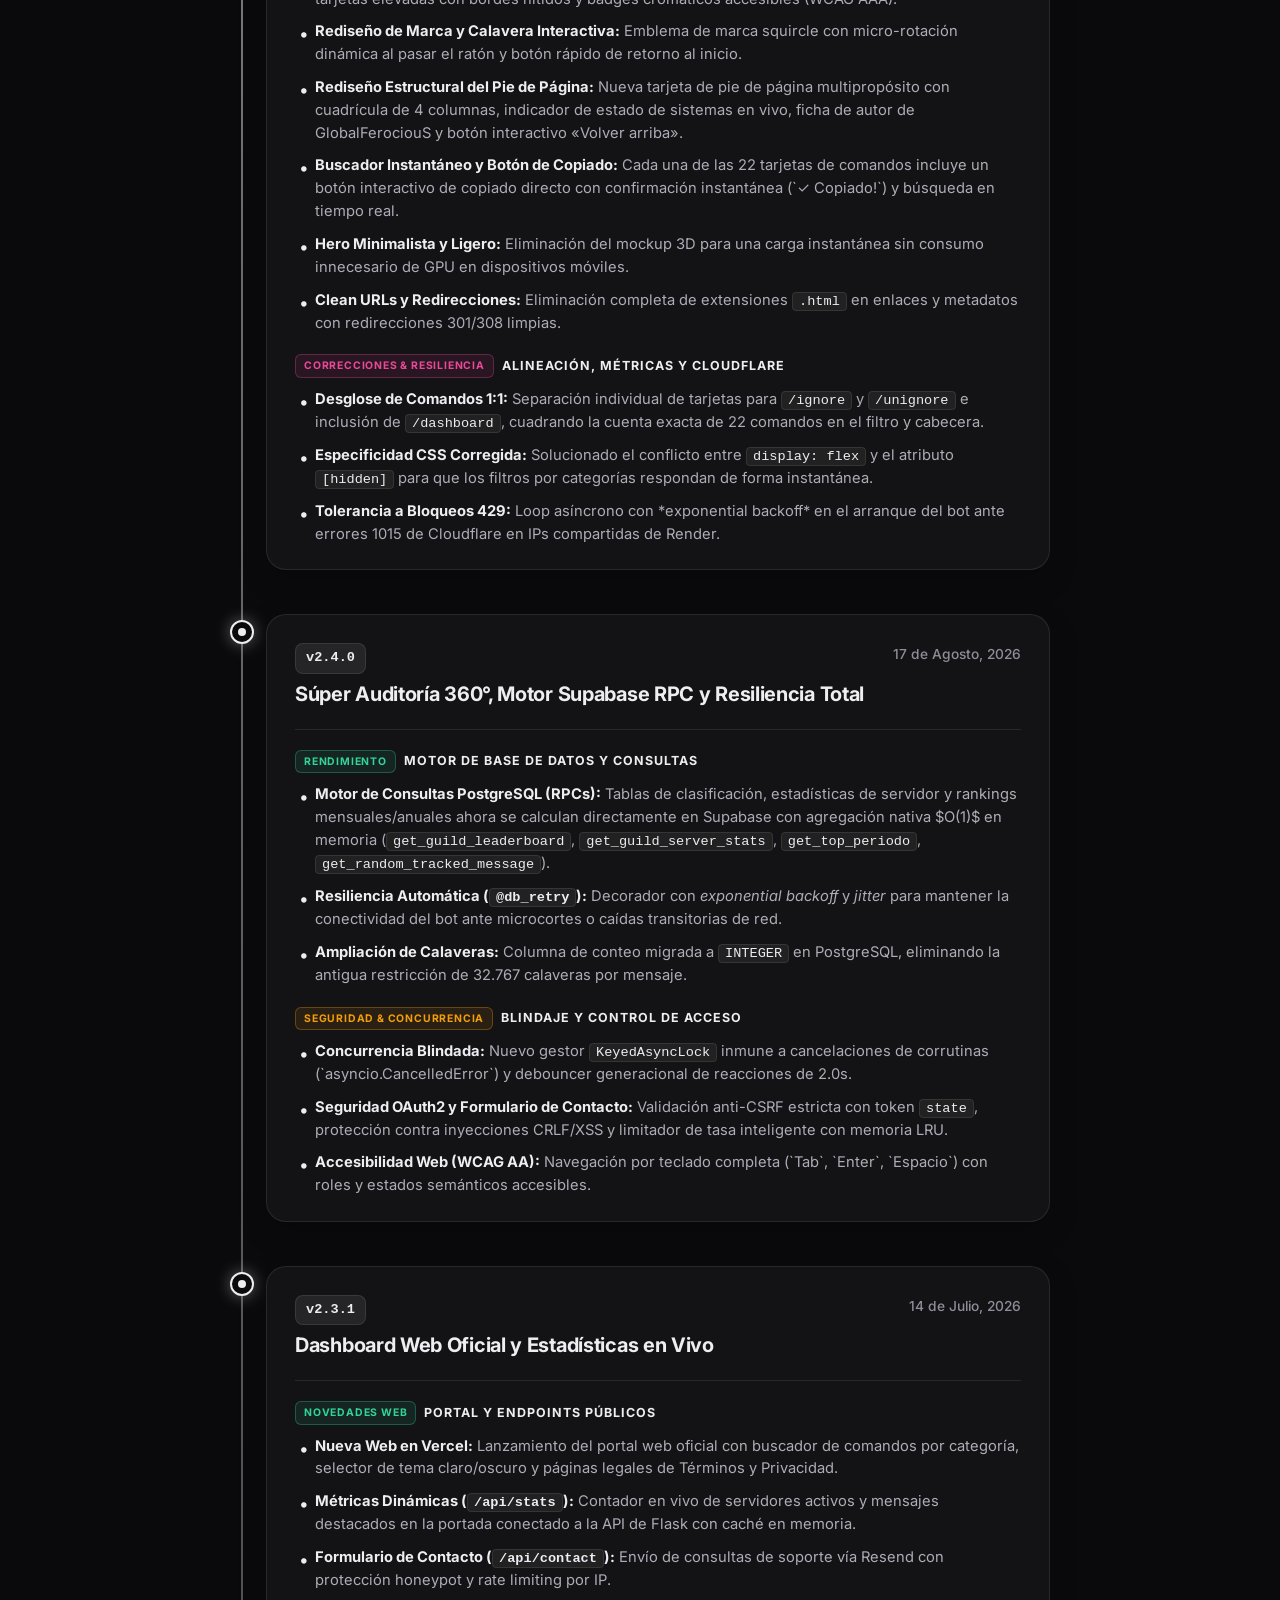
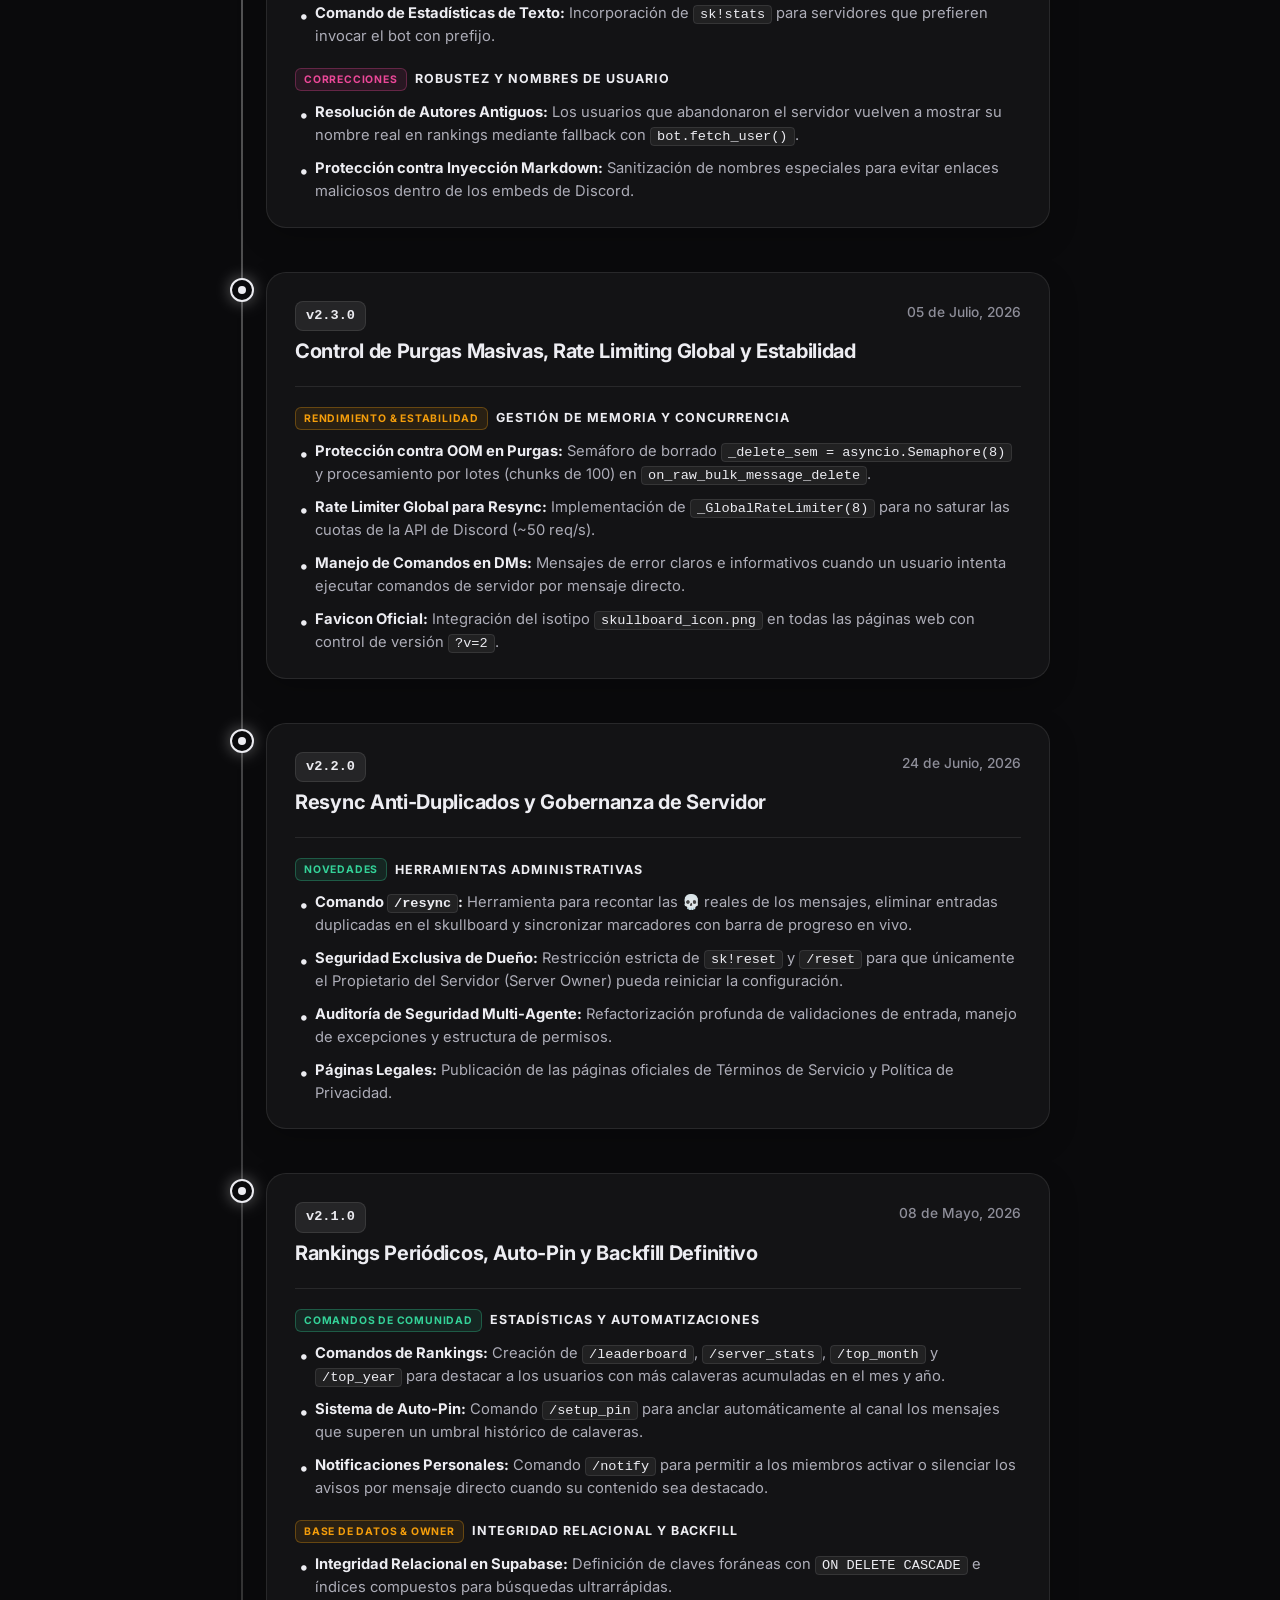
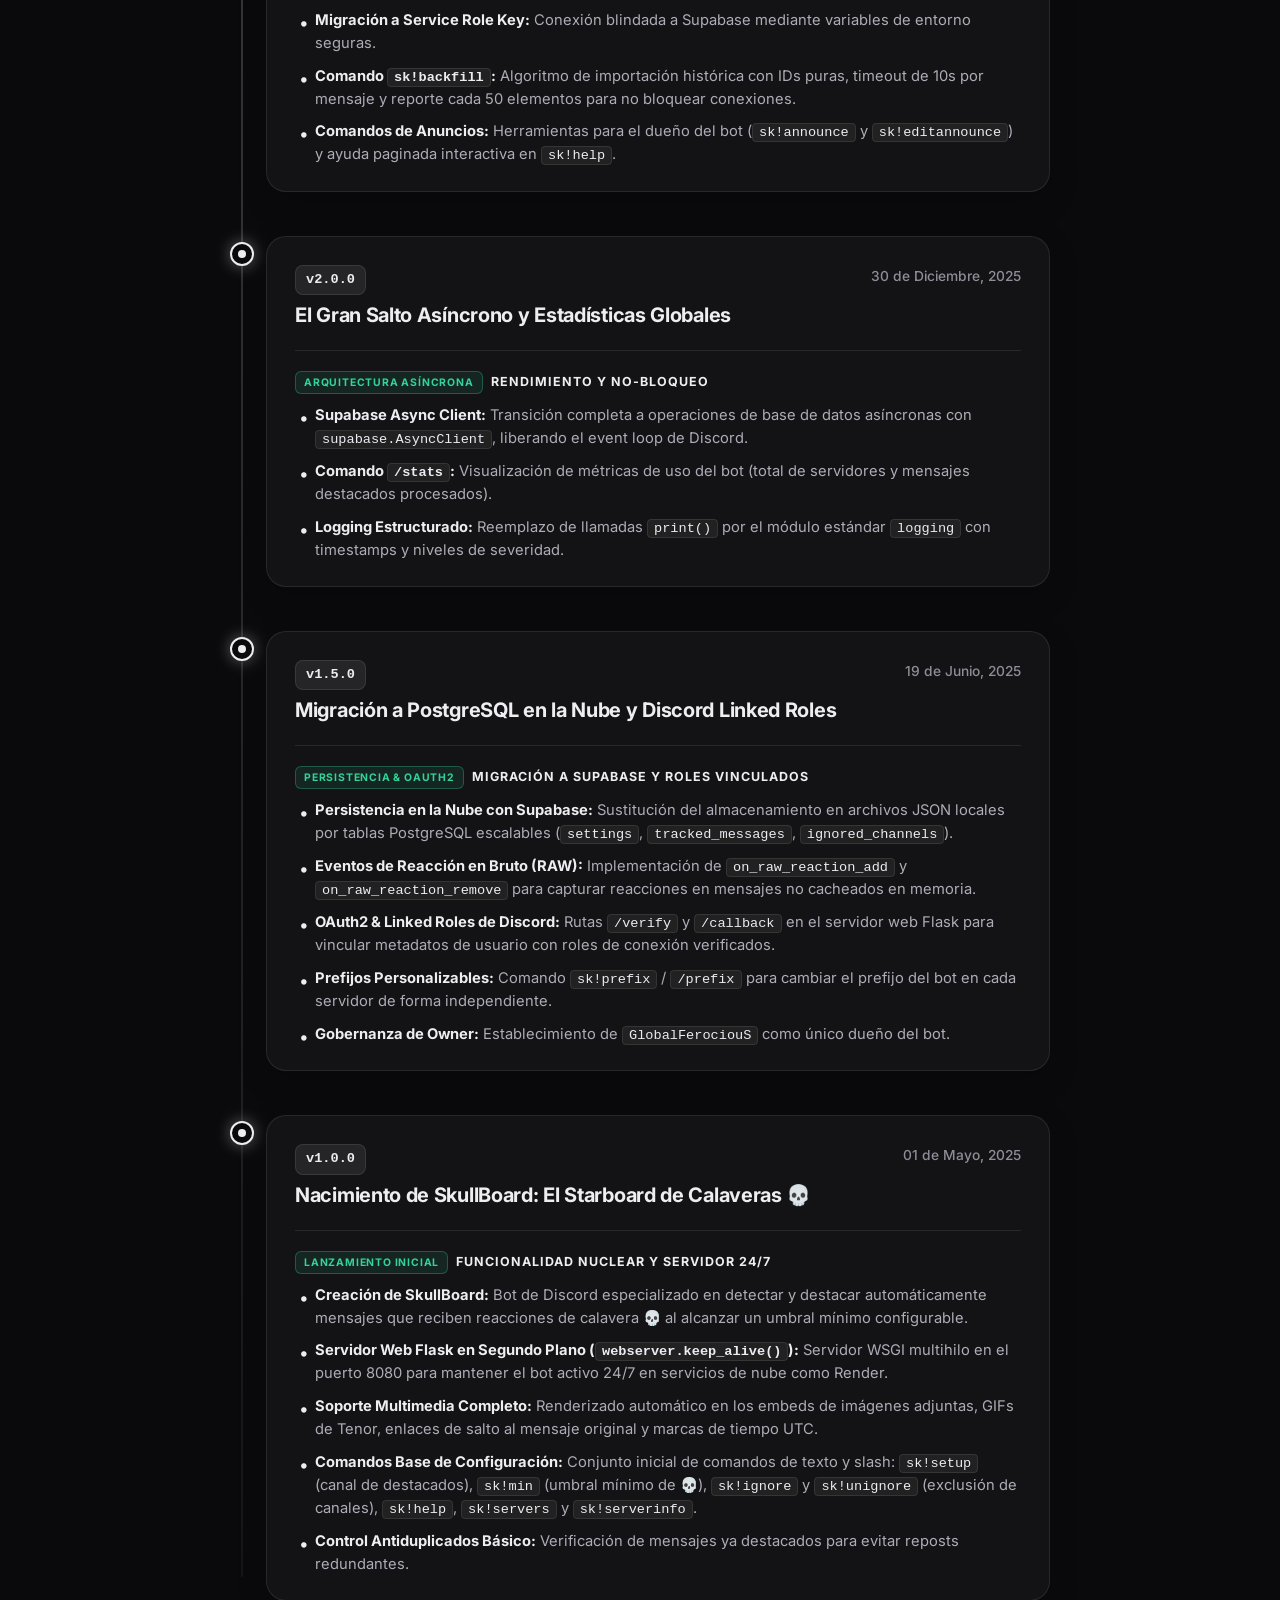
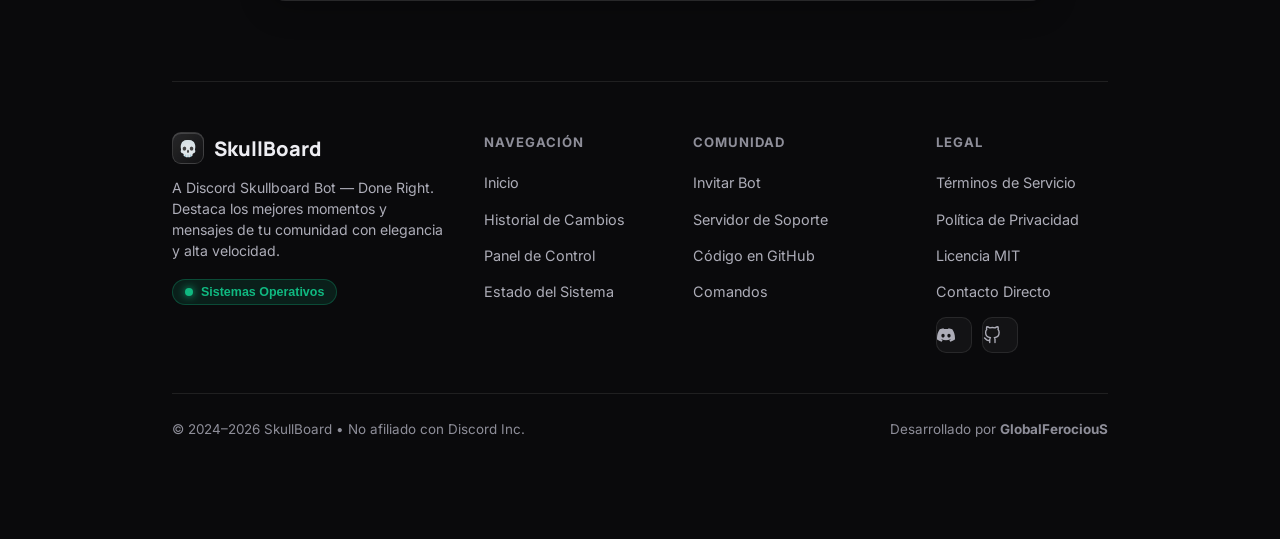
==== commit 5dfbeecc: "feat(v2.5.2): smart sticky navbar sapphire, inputs numericos, fix canales, erradicacion de starboard" ====
--- a/legal/cambios.html
+++ b/legal/cambios.html
@@ -36,10 +36,6 @@
             <a href="/#comandos" class="nav-link">Comandos</a>
             <a href="/cambios" class="nav-link active">Cambios</a>
             <a href="/dashboard" class="nav-link" style="color:var(--violet-2); font-weight:700;">Panel Web</a>
-            <button type="button" class="status-pill open-status-modal" title="Estado de la infraestructura" style="padding:4px 10px; font-size:0.75rem;">
-                <span class="status-dot"></span>
-                <span class="status-pill-text">Status</span>
-            </button>
             <button class="theme-toggle" id="theme-toggle" type="button" aria-label="Cambiar tema claro/oscuro">
                 <svg class="moon"><use href="#i-moon"/></svg><svg class="sun"><use href="#i-sun"/></svg>
             </button>
@@ -519,10 +515,10 @@
                 <!-- Columna 1: Marca & Eslogan -->
                 <div class="footer-brand-col">
                     <a href="/" class="footer-brand-header">
-                        <span class="mark">💀</span> SkullBoard
+                        <span class="f-brand-mark">💀</span> SkullBoard
                     </a>
                     <p class="footer-slogan">
-                        A Discord Starboard Bot — Done Right.<br>
+                        A Discord Skullboard Bot — Done Right.<br>
                         Destaca los mejores momentos y mensajes de tu comunidad con elegancia y alta velocidad.
                     </p>
                     <div style="margin-top:4px;">
@@ -578,7 +574,7 @@
             <!-- Barra Inferior -->
             <div class="footer-bottom-bar">
                 <span>© 2024–2026 SkullBoard • No afiliado con Discord Inc.</span>
-                <span>Desarrollado con ❤️ por <strong>GlobalFerociouS</strong></span>
+                <span>Desarrollado por <strong>GlobalFerociouS</strong></span>
             </div>
         </footer>
     </div>
@@ -625,9 +621,6 @@
                     <div class="status-card-val" id="status-uptime-val">--</div>
                     <div class="status-card-sub">Uptime continuo de sesión</div>
                 </div>
-            </div>
-            <div style="margin-top:20px; text-align:right;">
-                <button type="button" id="btn-refresh-status" class="btn btn-ghost btn-sm">🔄 Actualizar estado</button>
             </div>
         </div>
     </div>
@@ -690,14 +683,19 @@
                 if (e.target === statusOverlay) statusOverlay.classList.remove('active');
             });
         }
-        const btnRefreshStatus = document.getElementById('btn-refresh-status');
-        if (btnRefreshStatus) {
-            btnRefreshStatus.addEventListener('click', () => {
-                btnRefreshStatus.textContent = 'Actualizando…';
-                fetchSystemStatus().finally(() => {
-                    setTimeout(() => btnRefreshStatus.textContent = '🔄 Actualizar estado', 500);
-                });
-            });
+        // Smart Sticky Navbar (Hide on scroll down, reveal on scroll up - Sapphire Style)
+        let lastScrollY = window.scrollY;
+        const mainNav = document.querySelector('.nav');
+        if (mainNav) {
+            window.addEventListener('scroll', () => {
+                const currentScrollY = window.scrollY;
+                if (currentScrollY > lastScrollY && currentScrollY > 60) {
+                    mainNav.classList.add('nav-hidden');
+                } else {
+                    mainNav.classList.remove('nav-hidden');
+                }
+                lastScrollY = Math.max(0, currentScrollY);
+            }, { passive: true });
         }
 
         fetchSystemStatus();
--- a/legal/styles.css
+++ b/legal/styles.css
@@ -93,7 +93,11 @@
     border: 1px solid var(--border);
     border-radius: 999px;
     box-shadow: 0 8px 32px rgba(0, 0, 0, 0.28);
-    transition: background .2s, border-color .2s, box-shadow .2s;
+    transition: transform 0.32s cubic-bezier(0.16, 1, 0.3, 1), background .2s, border-color .2s, box-shadow .2s;
+    will-change: transform;
+}
+.nav.nav-hidden {
+    transform: translateY(-140%);
 }
 .brand {
     display: inline-flex; align-items: center; gap: 10px;
@@ -2561,7 +2565,21 @@
     padding-top: 50px;
     padding-bottom: 40px;
     border-top: 1px solid var(--border);
-    background: var(--bg-soft);
+    background: transparent;
+}
+
+.f-brand-mark {
+    width: 32px;
+    height: 32px;
+    border-radius: 9px;
+    display: inline-grid;
+    place-items: center;
+    font-size: 16px;
+    line-height: 1;
+    background: linear-gradient(135deg, rgba(255, 255, 255, 0.12) 0%, rgba(255, 255, 255, 0.03) 100%);
+    border: 1px solid rgba(255, 255, 255, 0.14);
+    box-shadow: inset 0 1px 0 rgba(255, 255, 255, 0.15);
+    flex-shrink: 0;
 }
 
 .footer-cols {
@@ -3005,7 +3023,19 @@
     display: flex;
     align-items: center;
     justify-content: space-between;
+    gap: 8px;
     margin-bottom: 8px;
+}
+
+.status-card-top .pill {
+    white-space: nowrap;
+    flex-shrink: 0;
+    display: inline-flex;
+    align-items: center;
+    gap: 6px;
+    padding: 3px 9px;
+    font-size: 0.72rem;
+    line-height: 1.2;
 }
 
 .status-card-title {
@@ -3017,7 +3047,7 @@
 }
 
 .status-card-val {
-    font-size: 1.35rem;
+    font-size: 1.25rem;
     font-weight: 800;
     color: var(--ink);
 }
@@ -3028,4 +3058,44 @@
     margin-top: 4px;
 }
 
-
+/* Calavera con Huesos ☠️ en Mis Mensajes */
+.my-msg-icon-skull {
+    width: 38px;
+    height: 38px;
+    border-radius: 12px;
+    background: rgba(167, 139, 250, 0.14);
+    border: 1px solid rgba(167, 139, 250, 0.35);
+    box-shadow: 0 0 12px rgba(167, 139, 250, 0.2);
+    display: grid;
+    place-items: center;
+    font-size: 1.15rem;
+    flex-shrink: 0;
+}
+
+/* Inputs numéricos directos para umbrales */
+.cfg-num-row {
+    display: flex;
+    align-items: center;
+    gap: 12px;
+}
+
+.cfg-number-input {
+    width: 68px;
+    padding: 6px 10px;
+    border-radius: 8px;
+    background: var(--surface-2);
+    border: 1px solid var(--border);
+    color: var(--ink);
+    font-family: var(--font);
+    font-weight: 700;
+    font-size: 0.95rem;
+    text-align: center;
+    transition: border-color .15s ease;
+}
+
+.cfg-number-input:focus {
+    border-color: var(--violet);
+    outline: none;
+}
+
+
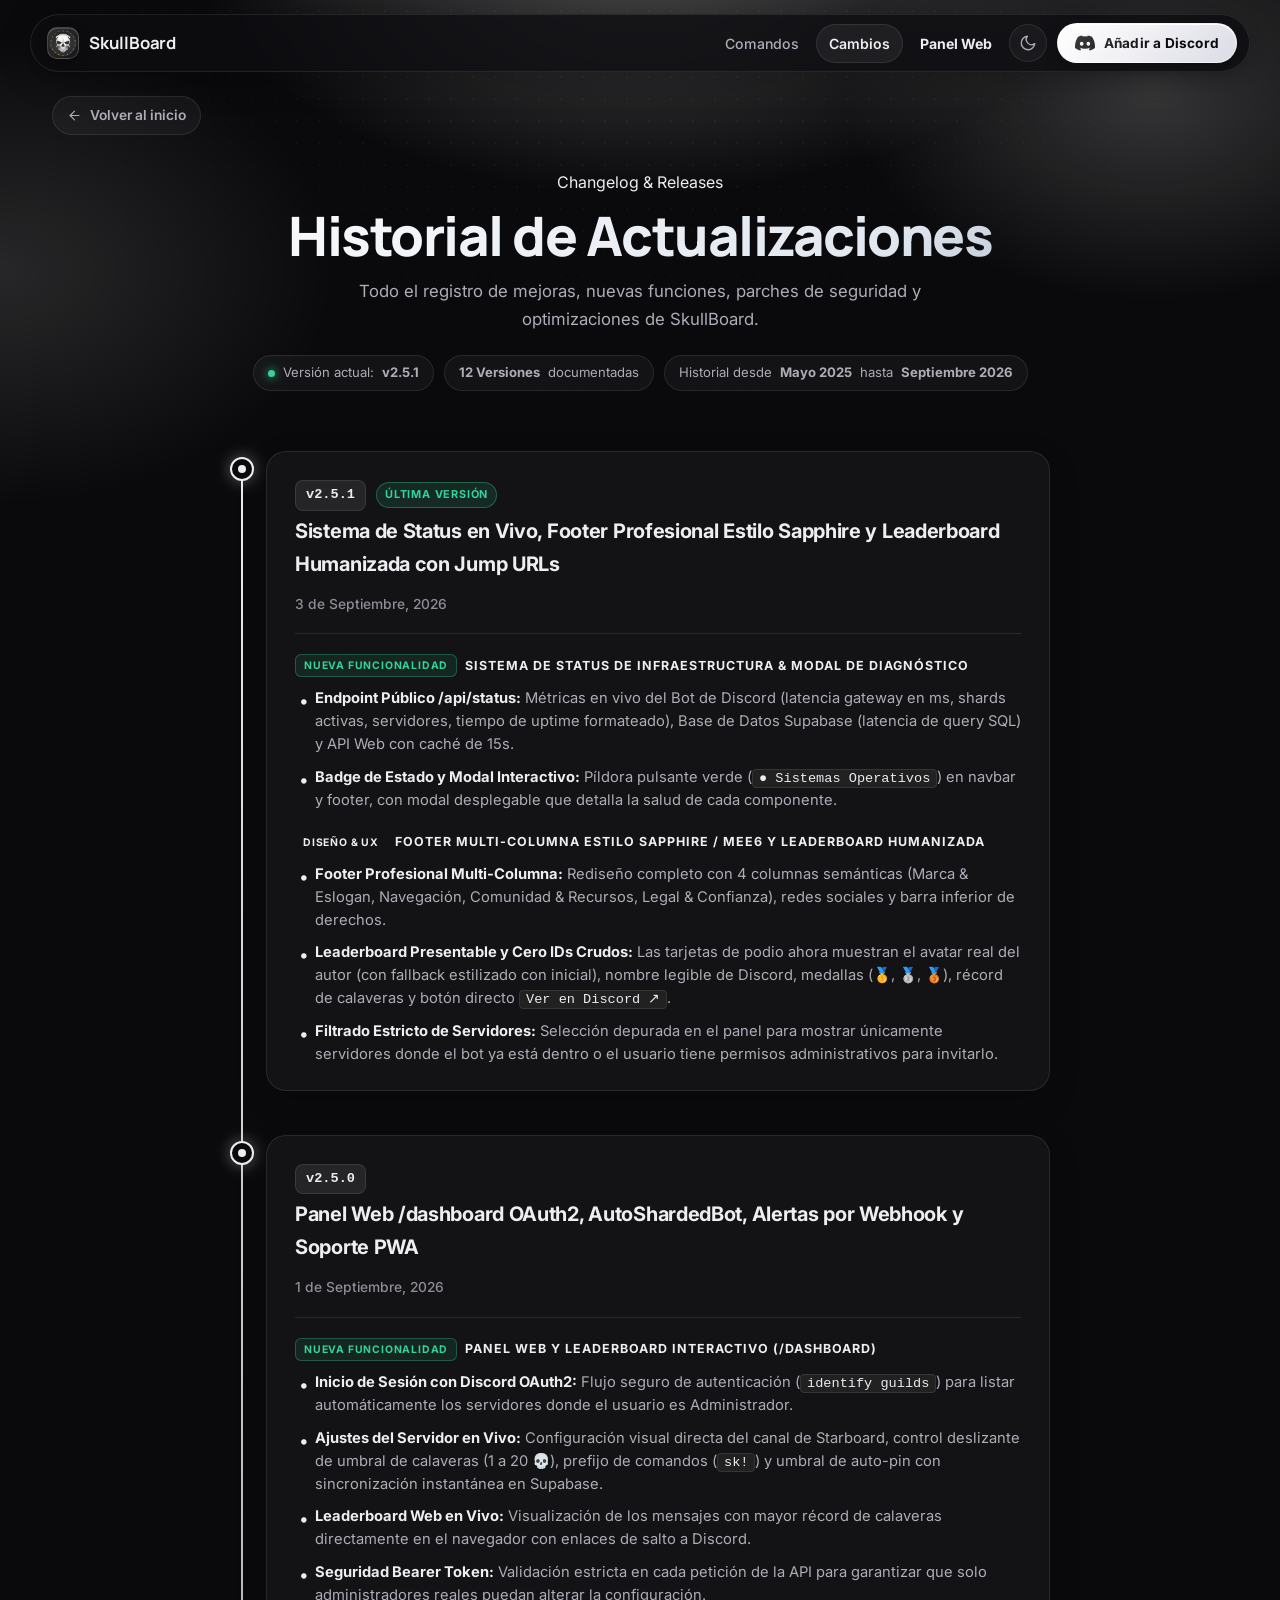
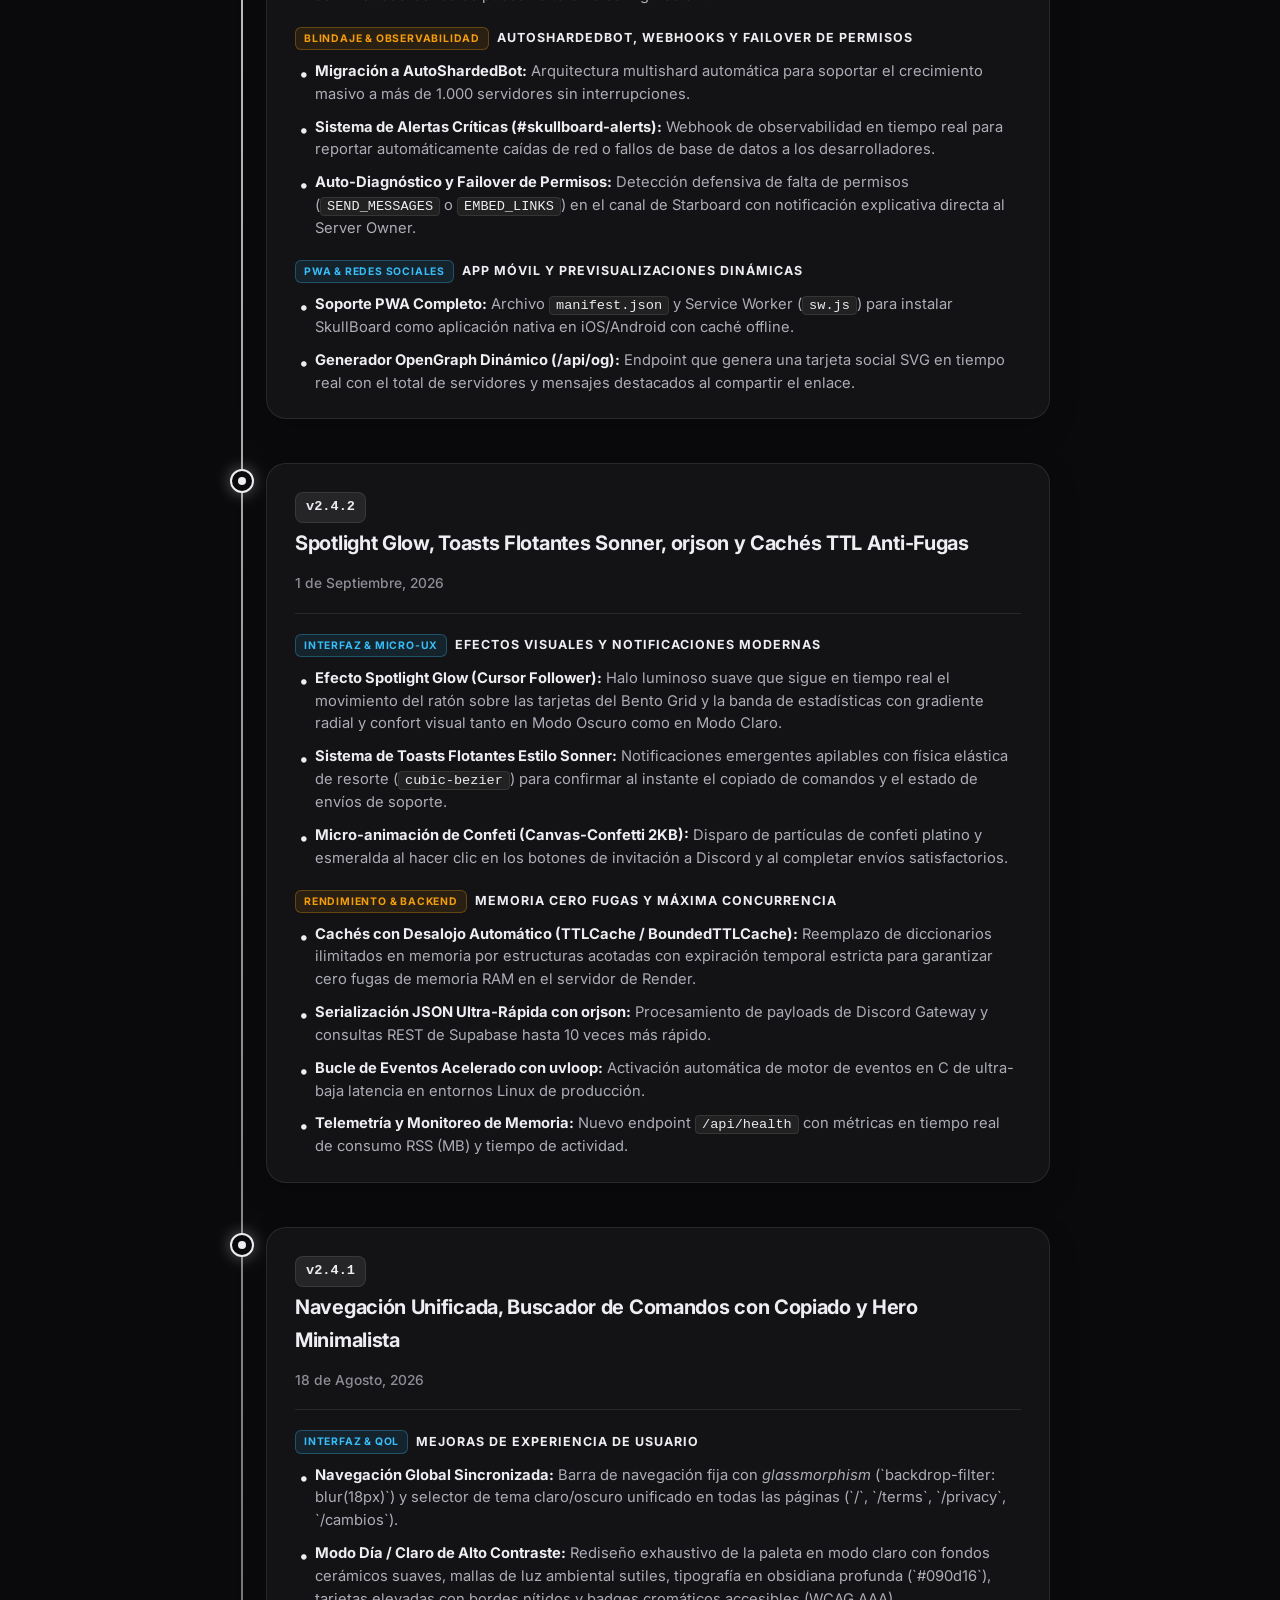
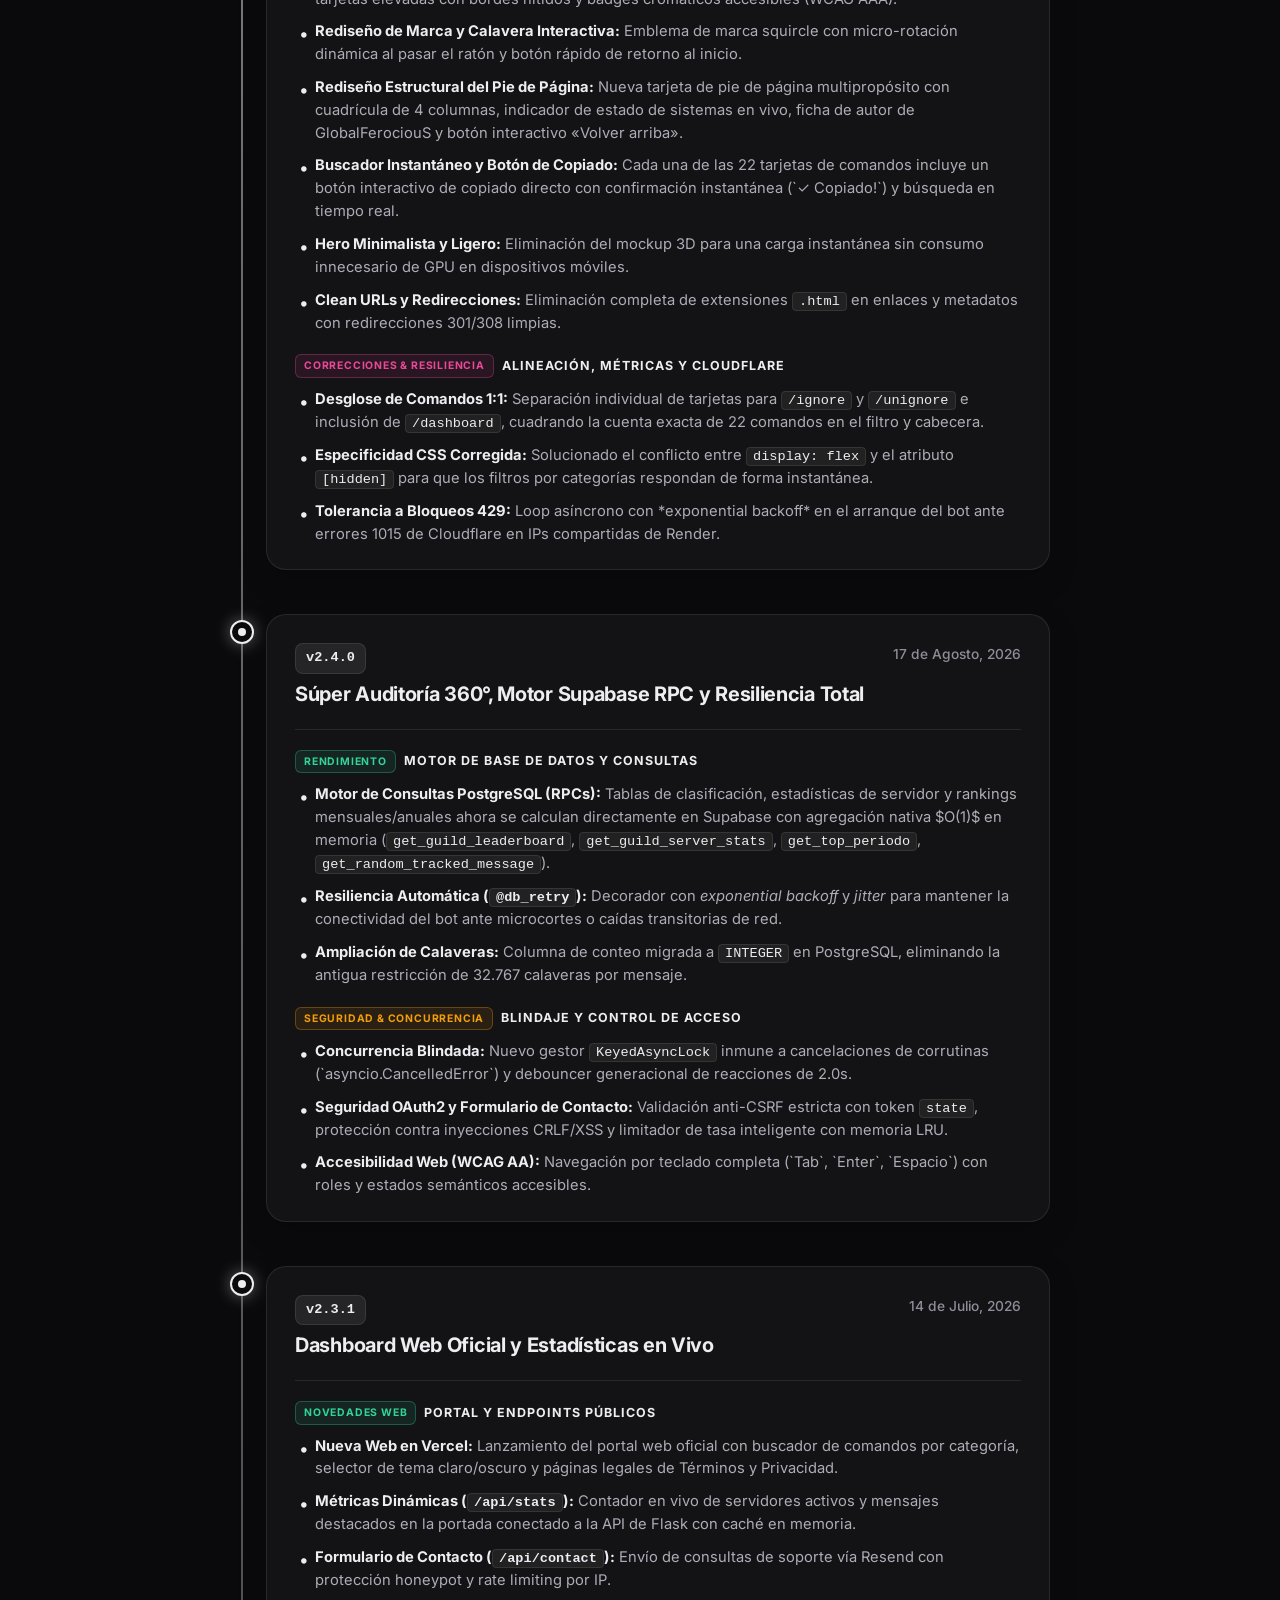
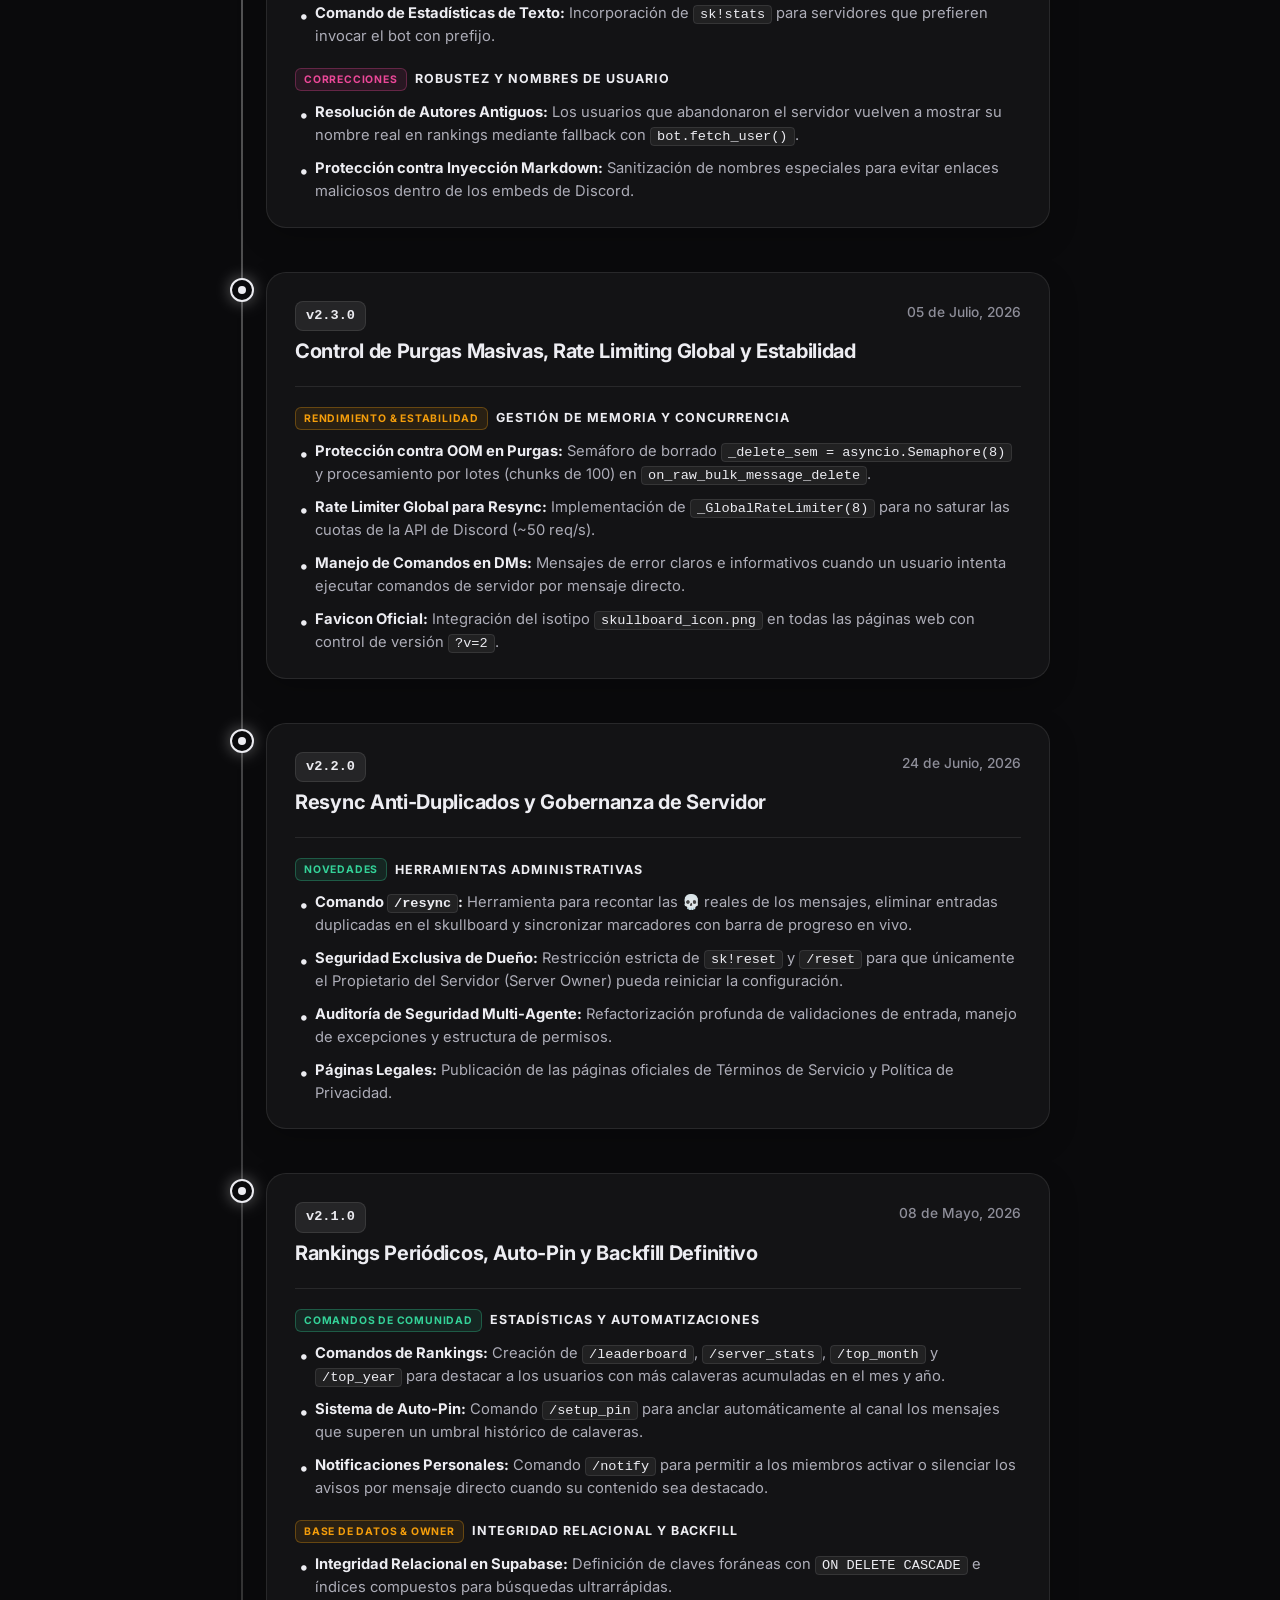
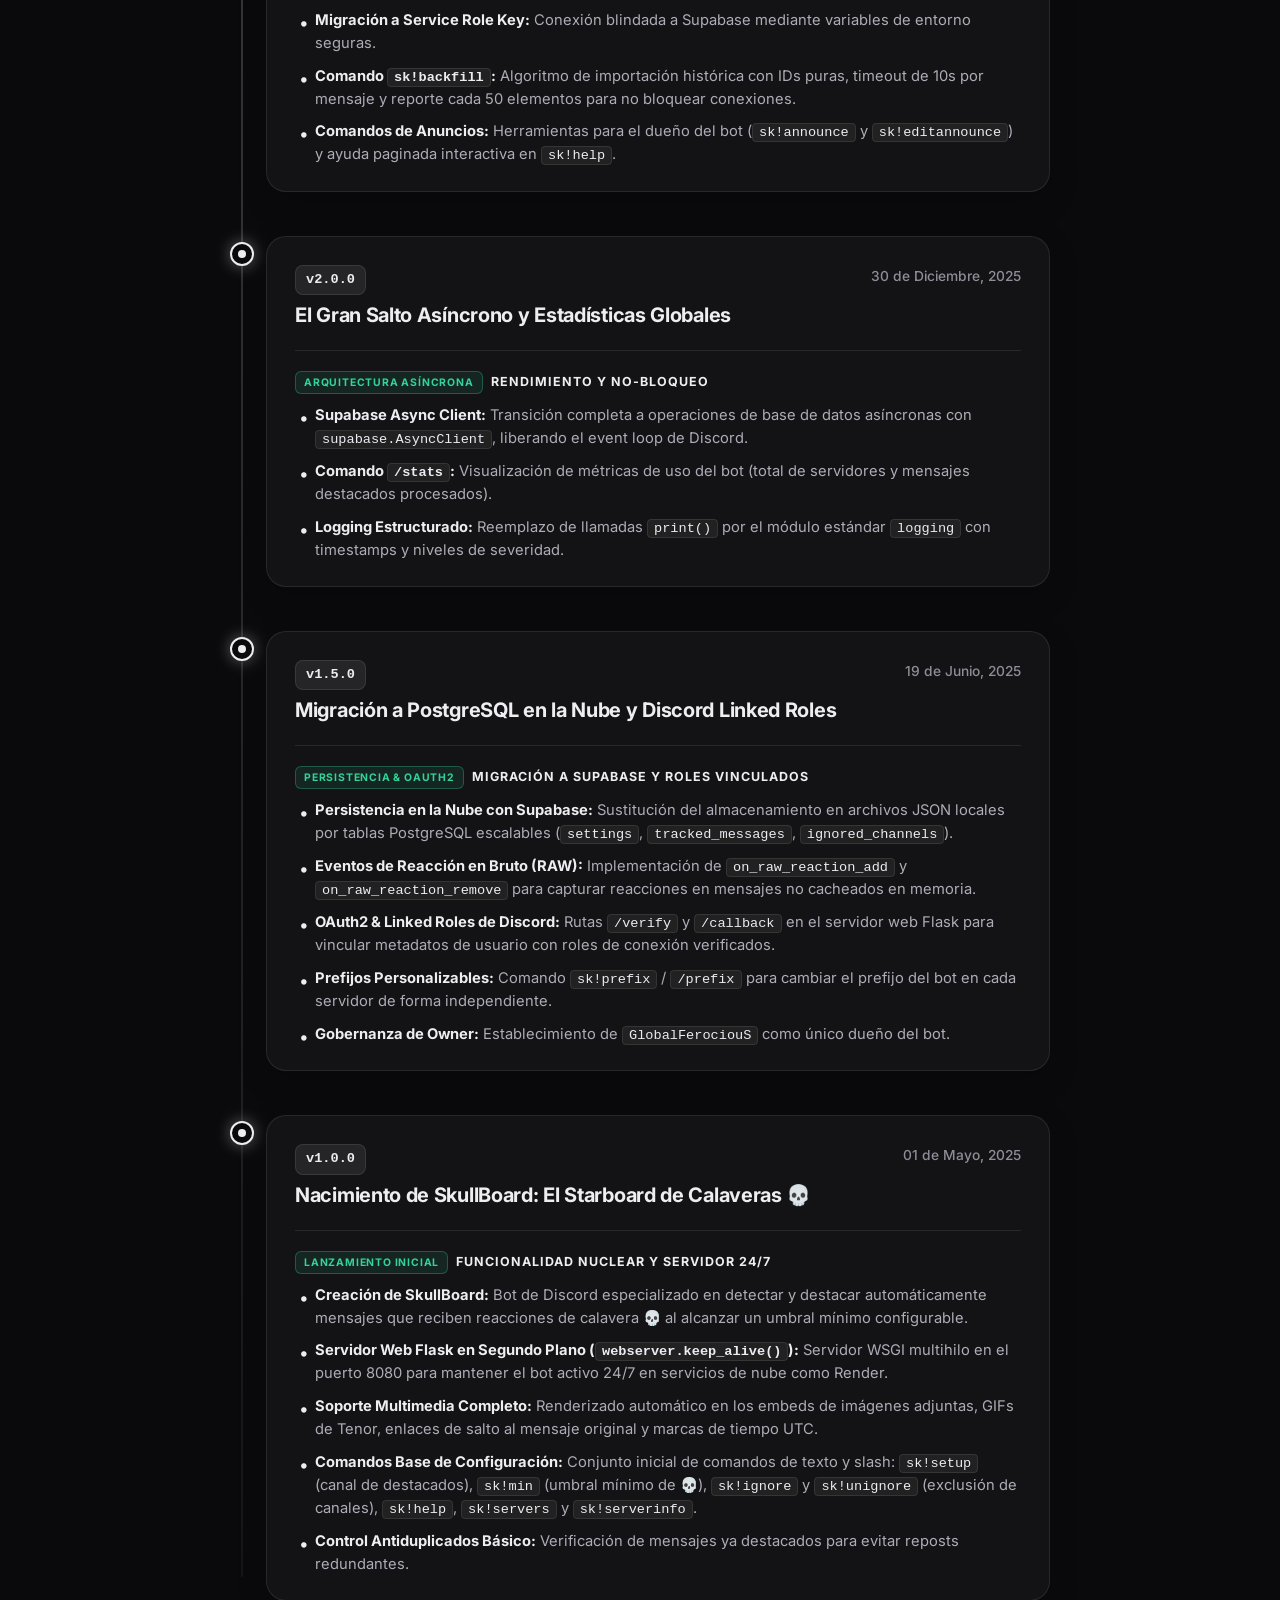
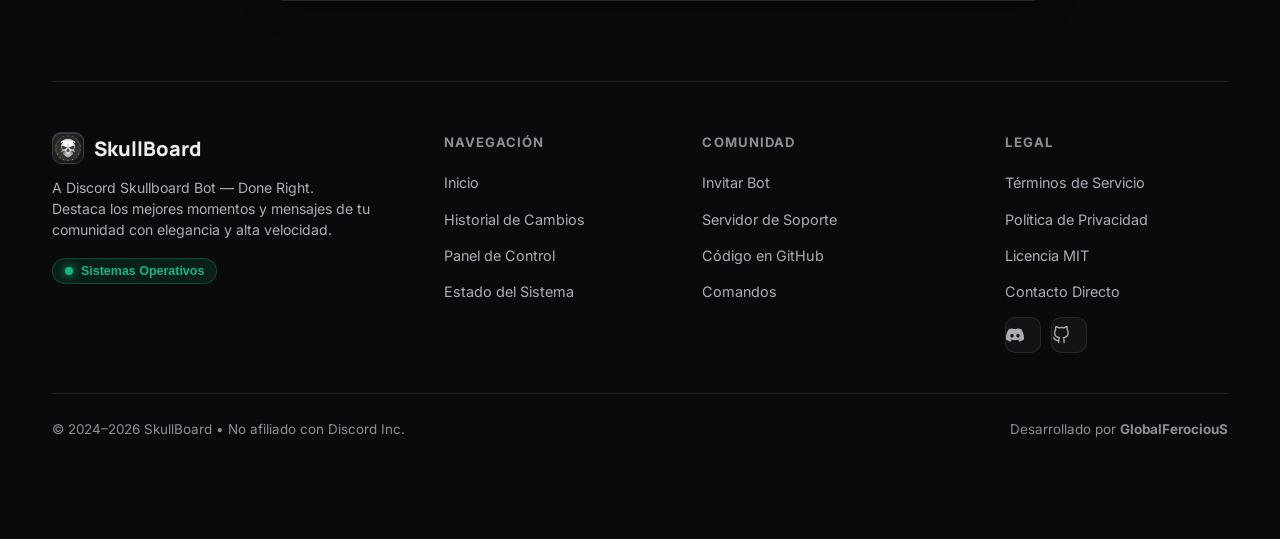
==== commit 1c4c1507: "feat(ui): selector de canales buscable, inputs directos sin sliders ni flechas, navbar inteligente r" ====
--- a/legal/cambios.html
+++ b/legal/cambios.html
@@ -31,7 +31,7 @@
     </svg>
 
     <nav class="nav" id="top">
-        <a class="brand" href="/" aria-label="SkullBoard Inicio"><span class="mark">💀</span> SkullBoard</a>
+        <a class="brand" href="/" aria-label="SkullBoard Inicio"><span class="mark"><img src="skullboard_icon.png" alt="SkullBoard" class="brand-avatar"></span> SkullBoard</a>
         <div class="nav-links">
             <a href="/#comandos" class="nav-link">Comandos</a>
             <a href="/cambios" class="nav-link active">Cambios</a>
@@ -515,7 +515,7 @@
                 <!-- Columna 1: Marca & Eslogan -->
                 <div class="footer-brand-col">
                     <a href="/" class="footer-brand-header">
-                        <span class="f-brand-mark">💀</span> SkullBoard
+                        <span class="f-brand-mark"><img src="skullboard_icon.png" alt="SkullBoard" class="brand-avatar"></span> SkullBoard
                     </a>
                     <p class="footer-slogan">
                         A Discord Skullboard Bot — Done Right.<br>
@@ -685,16 +685,32 @@
         }
         // Smart Sticky Navbar (Hide on scroll down, reveal on scroll up - Sapphire Style)
         let lastScrollY = window.scrollY;
+        let scrollDelta = 0;
         const mainNav = document.querySelector('.nav');
         if (mainNav) {
             window.addEventListener('scroll', () => {
                 const currentScrollY = window.scrollY;
-                if (currentScrollY > lastScrollY && currentScrollY > 60) {
+                const diff = currentScrollY - lastScrollY;
+
+                if (currentScrollY <= 30) {
+                    mainNav.classList.remove('nav-hidden');
+                    scrollDelta = 0;
+                    lastScrollY = currentScrollY;
+                    return;
+                }
+
+                if ((diff > 0 && scrollDelta < 0) || (diff < 0 && scrollDelta > 0)) {
+                    scrollDelta = 0;
+                }
+                scrollDelta += diff;
+
+                if (scrollDelta > 15) {
                     mainNav.classList.add('nav-hidden');
-                } else {
+                } else if (scrollDelta < -8) {
                     mainNav.classList.remove('nav-hidden');
                 }
-                lastScrollY = Math.max(0, currentScrollY);
+
+                lastScrollY = currentScrollY;
             }, { passive: true });
         }
 
--- a/legal/styles.css
+++ b/legal/styles.css
@@ -19,7 +19,7 @@
     --bad: #fb7185;
     --admin: #b7b7c2;
     --radius: 18px;
-    --maxw: 980px;
+    --maxw: 1220px;
     --display: 'Manrope', 'Inter', sans-serif;
 }
 
@@ -2560,6 +2560,29 @@
 /* ═══════════════════════════════════════════════════════════════════════════════
    🏛️ FOOTER MULTI-COLUMNA PROFESIONAL (ESTILO SAPPHIRE / MEE6)
    ═══════════════════════════════════════════════════════════════════════════════ */
+.dashboard-layout {
+    min-height: calc(100vh - 72px);
+    display: flex;
+    flex-direction: column;
+}
+
+.dashboard-layout > #view-loading {
+    flex: 1;
+    display: flex;
+    flex-direction: column;
+    align-items: center;
+    justify-content: center;
+    min-height: 55vh;
+}
+
+.dashboard-layout > main {
+    flex: 1 0 auto;
+}
+
+.dashboard-layout .site-footer-v2 {
+    margin-top: auto;
+}
+
 .site-footer-v2 {
     margin-top: 80px;
     padding-top: 50px;
@@ -3072,30 +3095,239 @@
     flex-shrink: 0;
 }
 
-/* Inputs numéricos directos para umbrales */
-.cfg-num-row {
+/* ═══════════════════════════════════════════════════════════════════════════════
+   🎯 INPUTS LIMPIOS PARA UMBRALES (SOLO ESCRIBIR, SIN SLIDERS NI FLECHAS)
+   ═══════════════════════════════════════════════════════════════════════════════ */
+.cfg-text-input-wrap {
     display: flex;
     align-items: center;
-    gap: 12px;
+    position: relative;
+    max-width: 260px;
 }
 
 .cfg-number-input {
-    width: 68px;
-    padding: 6px 10px;
-    border-radius: 8px;
+    width: 100%;
+    padding: 11px 14px;
+    padding-right: 110px;
+    border-radius: 12px;
     background: var(--surface-2);
     border: 1px solid var(--border);
     color: var(--ink);
-    font-family: var(--font);
+    font-family: inherit;
     font-weight: 700;
+    font-size: 1.05rem;
+    transition: border-color .2s ease, box-shadow .2s ease;
+}
+
+.cfg-number-input:focus {
+    border-color: var(--violet-2);
+    box-shadow: 0 0 0 3px rgba(255, 255, 255, 0.08);
+    outline: none;
+}
+
+.cfg-input-suffix {
+    position: absolute;
+    right: 14px;
+    color: var(--ink-soft);
+    font-size: 0.85rem;
+    font-weight: 600;
+    pointer-events: none;
+    user-select: none;
+}
+
+/* Erradicar completamente las flechas de subir/bajar de 1 en 1 (spinners) */
+input[type="number"]::-webkit-inner-spin-button,
+input[type="number"]::-webkit-outer-spin-button {
+    -webkit-appearance: none !important;
+    margin: 0 !important;
+}
+
+input[type="number"] {
+    -moz-appearance: textfield !important;
+    appearance: textfield !important;
+}
+
+/* ═══════════════════════════════════════════════════════════════════════════════
+   🎯 SELECTOR DE CANALES BUSCABLE (ESTILO DISCORD / SAPPHIRE)
+   ═══════════════════════════════════════════════════════════════════════════════ */
+.custom-channel-combobox {
+    position: relative;
+    width: 100%;
+    max-width: 520px;
+}
+
+.channel-combobox-trigger {
+    width: 100%;
+    display: flex;
+    align-items: center;
+    justify-content: space-between;
+    gap: 12px;
+    padding: 12px 16px;
+    background: var(--surface-2);
+    border: 1px solid var(--border);
+    border-radius: 12px;
+    color: var(--ink);
     font-size: 0.95rem;
+    font-weight: 600;
+    cursor: pointer;
+    text-align: left;
+    transition: border-color 0.2s, background 0.2s, box-shadow 0.2s;
+}
+
+.channel-combobox-trigger:hover,
+.channel-combobox-trigger.active {
+    border-color: var(--violet-2);
+    background: rgba(255, 255, 255, 0.07);
+    box-shadow: 0 0 0 3px rgba(255, 255, 255, 0.06);
+}
+
+.channel-trigger-icon {
+    color: var(--ink-soft);
+    font-size: 1.15rem;
+    font-weight: 700;
+}
+
+.channel-trigger-text {
+    flex: 1;
+    overflow: hidden;
+    text-overflow: ellipsis;
+    white-space: nowrap;
+}
+
+.channel-trigger-chevron {
+    width: 18px;
+    height: 18px;
+    color: var(--ink-soft);
+    transition: transform 0.2s ease;
+    flex-shrink: 0;
+}
+
+.channel-combobox-trigger.active .channel-trigger-chevron {
+    transform: rotate(180deg);
+}
+
+.channel-combobox-dropdown {
+    position: absolute;
+    top: calc(100% + 8px);
+    left: 0;
+    right: 0;
+    z-index: 999;
+    background: #121217;
+    border: 1px solid var(--border-strong);
+    border-radius: 14px;
+    box-shadow: 0 16px 40px rgba(0, 0, 0, 0.65), 0 0 0 1px rgba(255, 255, 255, 0.06);
+    overflow: hidden;
+    backdrop-filter: blur(20px);
+    -webkit-backdrop-filter: blur(20px);
+    animation: dropdownFadeIn 0.18s ease-out;
+}
+
+@keyframes dropdownFadeIn {
+    from { opacity: 0; transform: translateY(-6px); }
+    to { opacity: 1; transform: translateY(0); }
+}
+
+.channel-search-header {
+    display: flex;
+    align-items: center;
+    gap: 10px;
+    padding: 10px 14px;
+    border-bottom: 1px solid var(--border);
+    background: rgba(255, 255, 255, 0.03);
+}
+
+.channel-search-icon {
+    width: 16px;
+    height: 16px;
+    color: var(--ink-soft);
+    flex-shrink: 0;
+}
+
+.channel-search-input {
+    flex: 1;
+    background: transparent;
+    border: none;
+    outline: none;
+    color: var(--ink);
+    font-size: 0.9rem;
+    font-family: inherit;
+}
+
+.channel-search-input::placeholder {
+    color: var(--ink-dim);
+}
+
+.channel-options-container {
+    max-height: 240px;
+    overflow-y: auto;
+    padding: 6px;
+}
+
+.channel-options-container::-webkit-scrollbar {
+    width: 6px;
+}
+.channel-options-container::-webkit-scrollbar-thumb {
+    background: rgba(255, 255, 255, 0.15);
+    border-radius: 999px;
+}
+
+.channel-option {
+    display: flex;
+    align-items: center;
+    gap: 10px;
+    padding: 9px 12px;
+    border-radius: 8px;
+    color: var(--ink);
+    font-size: 0.92rem;
+    font-weight: 500;
+    cursor: pointer;
+    transition: background 0.15s, color 0.15s;
+}
+
+.channel-option:hover {
+    background: rgba(255, 255, 255, 0.08);
+    color: #fff;
+}
+
+.channel-option.selected {
+    background: rgba(168, 85, 247, 0.18);
+    color: #fff;
+    font-weight: 600;
+}
+
+.channel-opt-hash {
+    color: var(--ink-soft);
+    font-size: 1.05rem;
+    font-weight: 700;
+}
+
+.channel-opt-name {
+    flex: 1;
+    overflow: hidden;
+    text-overflow: ellipsis;
+    white-space: nowrap;
+}
+
+.channel-opt-check {
+    color: var(--good);
+    font-weight: 800;
+}
+
+.channel-option-loading,
+.channel-option-empty {
+    padding: 16px;
     text-align: center;
-    transition: border-color .15s ease;
-}
-
-.cfg-number-input:focus {
-    border-color: var(--violet);
-    outline: none;
-}
-
-
+    color: var(--ink-soft);
+    font-size: 0.88rem;
+}
+
+/* Avatar de marca en logo y footer */
+.brand-avatar {
+    width: 100%;
+    height: 100%;
+    border-radius: inherit;
+    object-fit: cover;
+    display: block;
+}
+
+
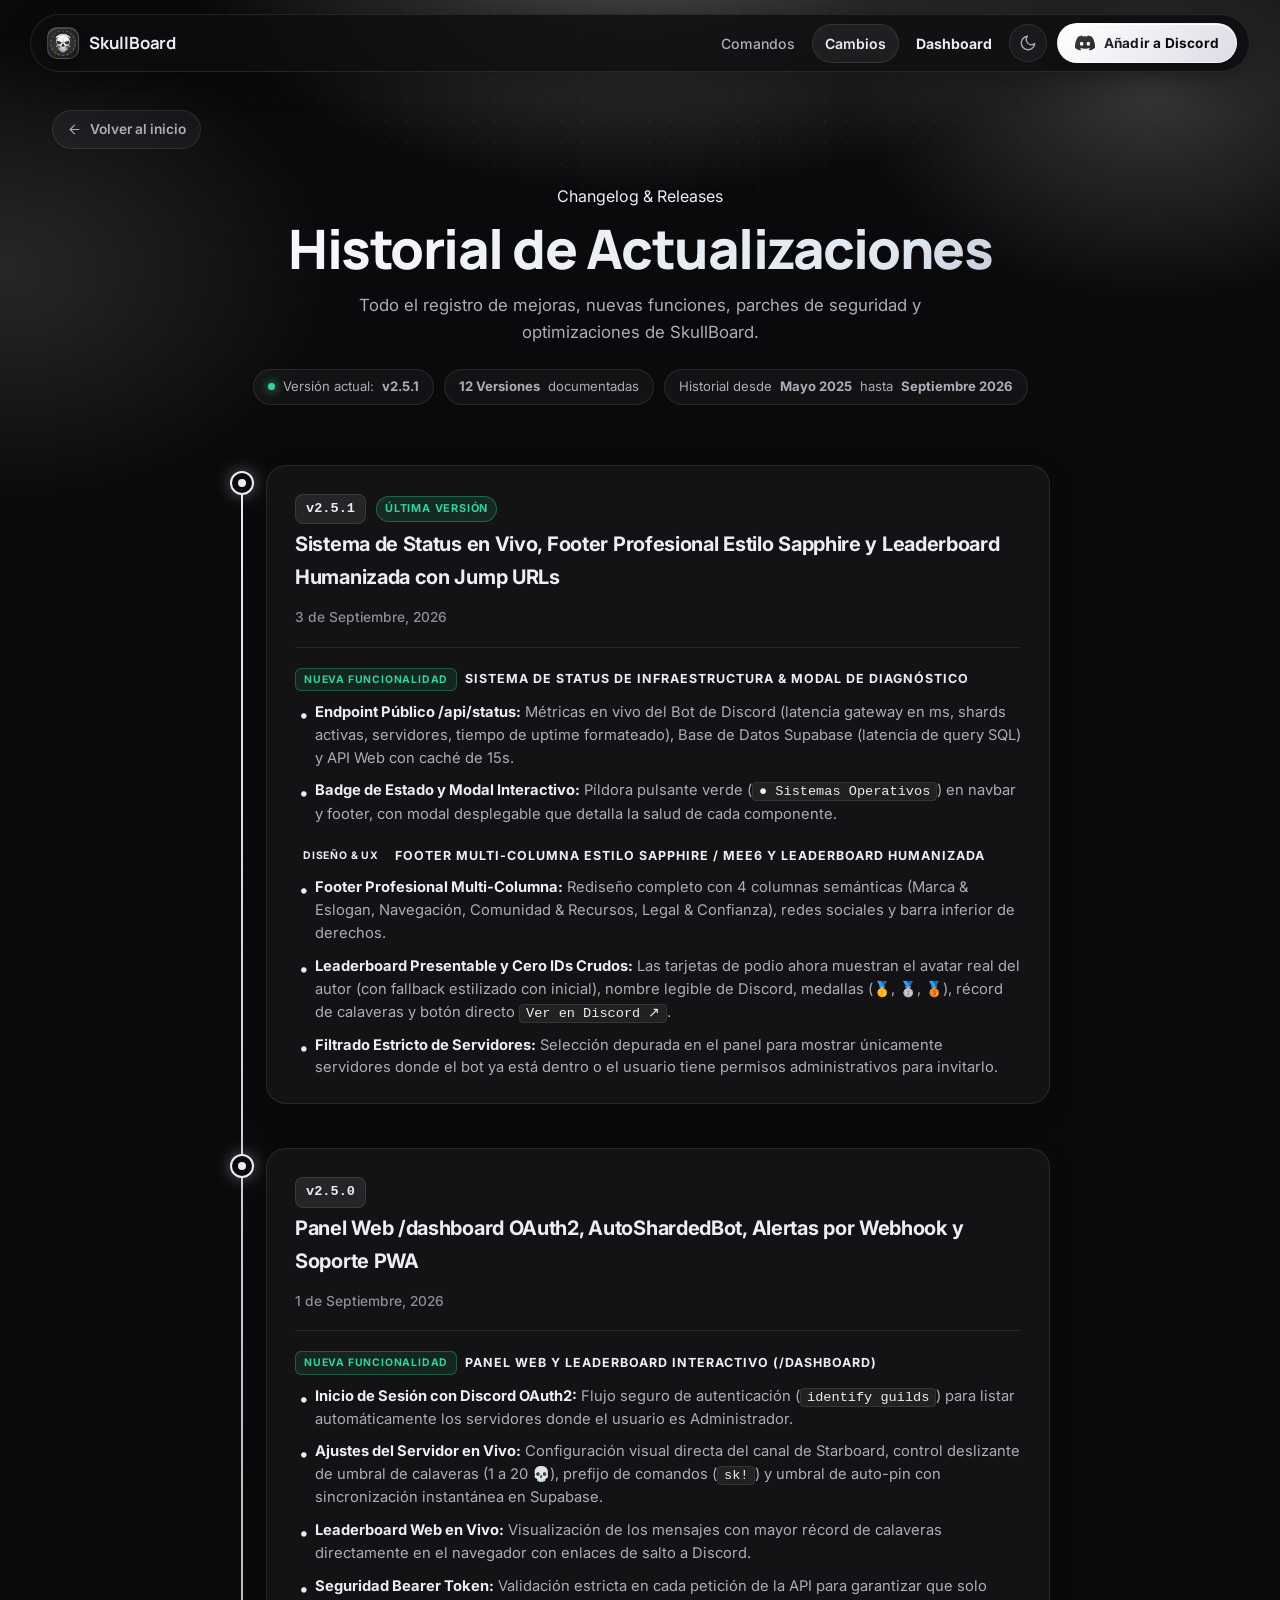
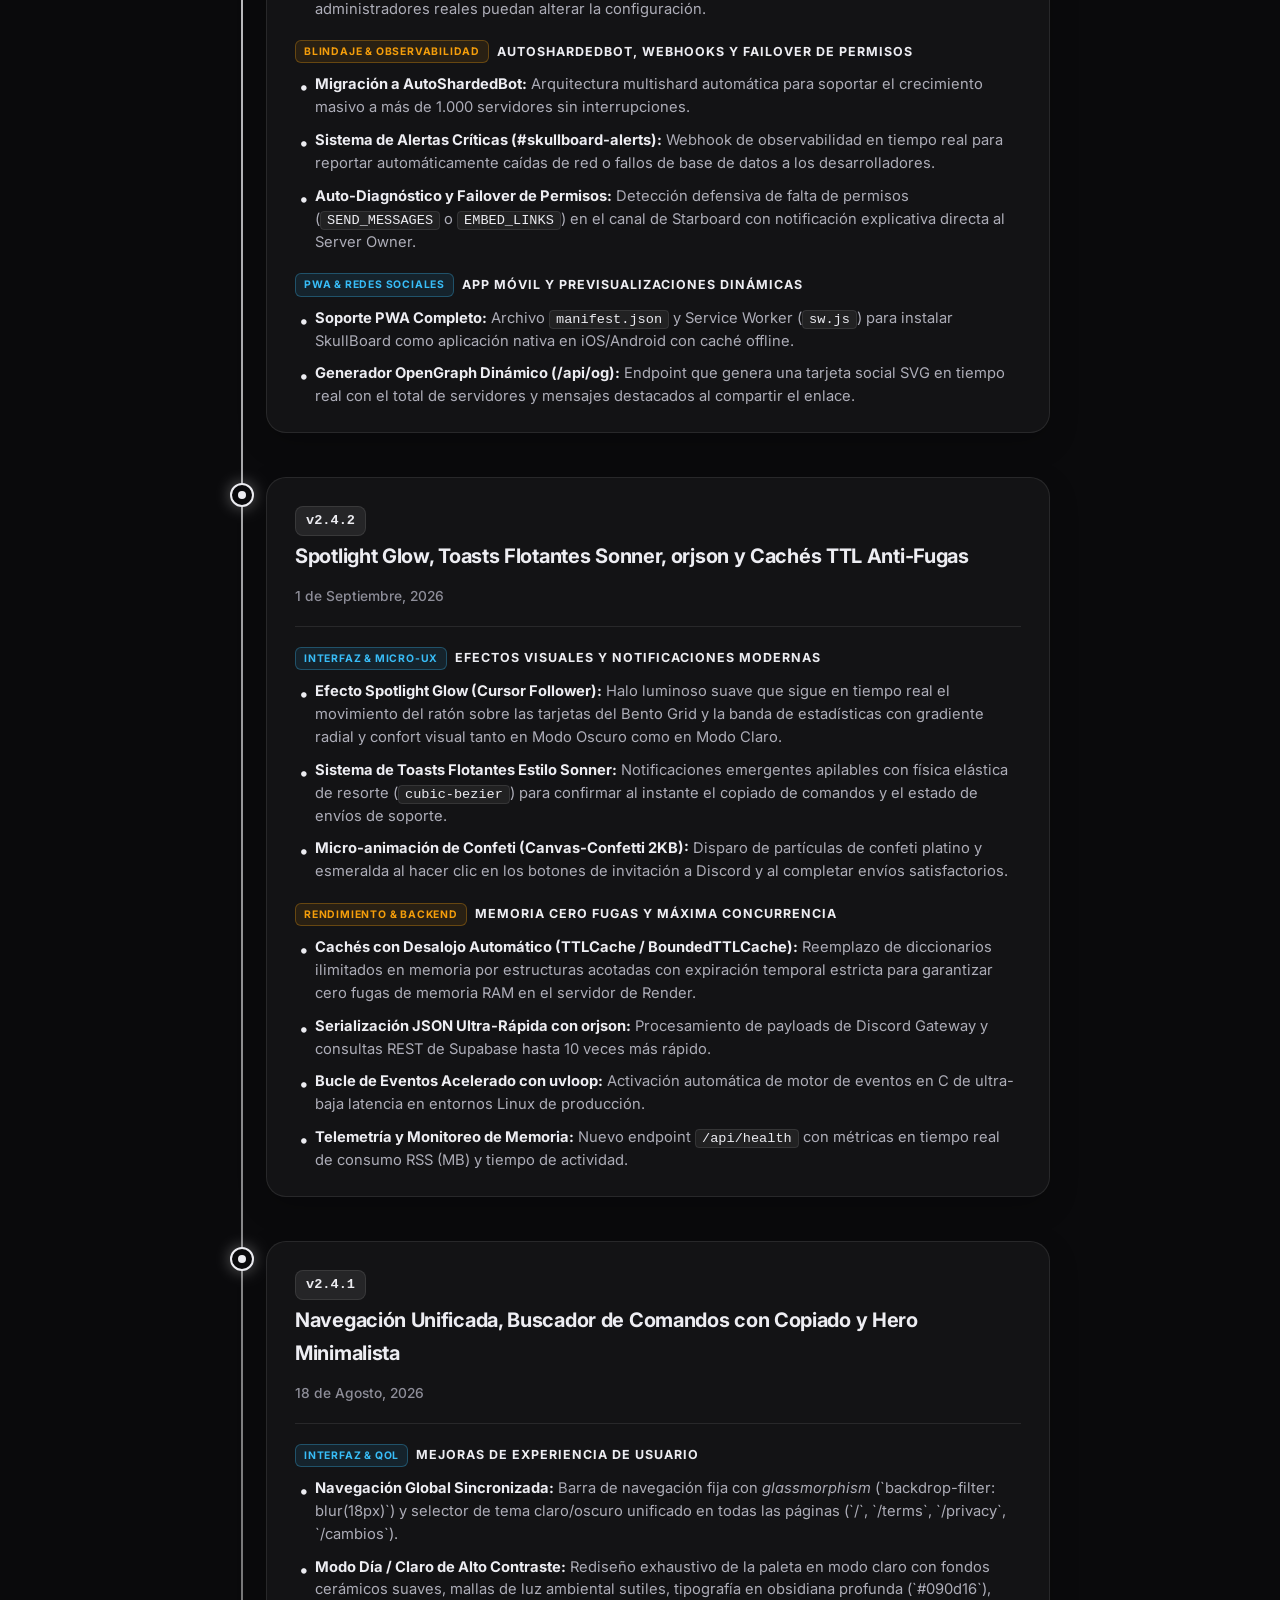
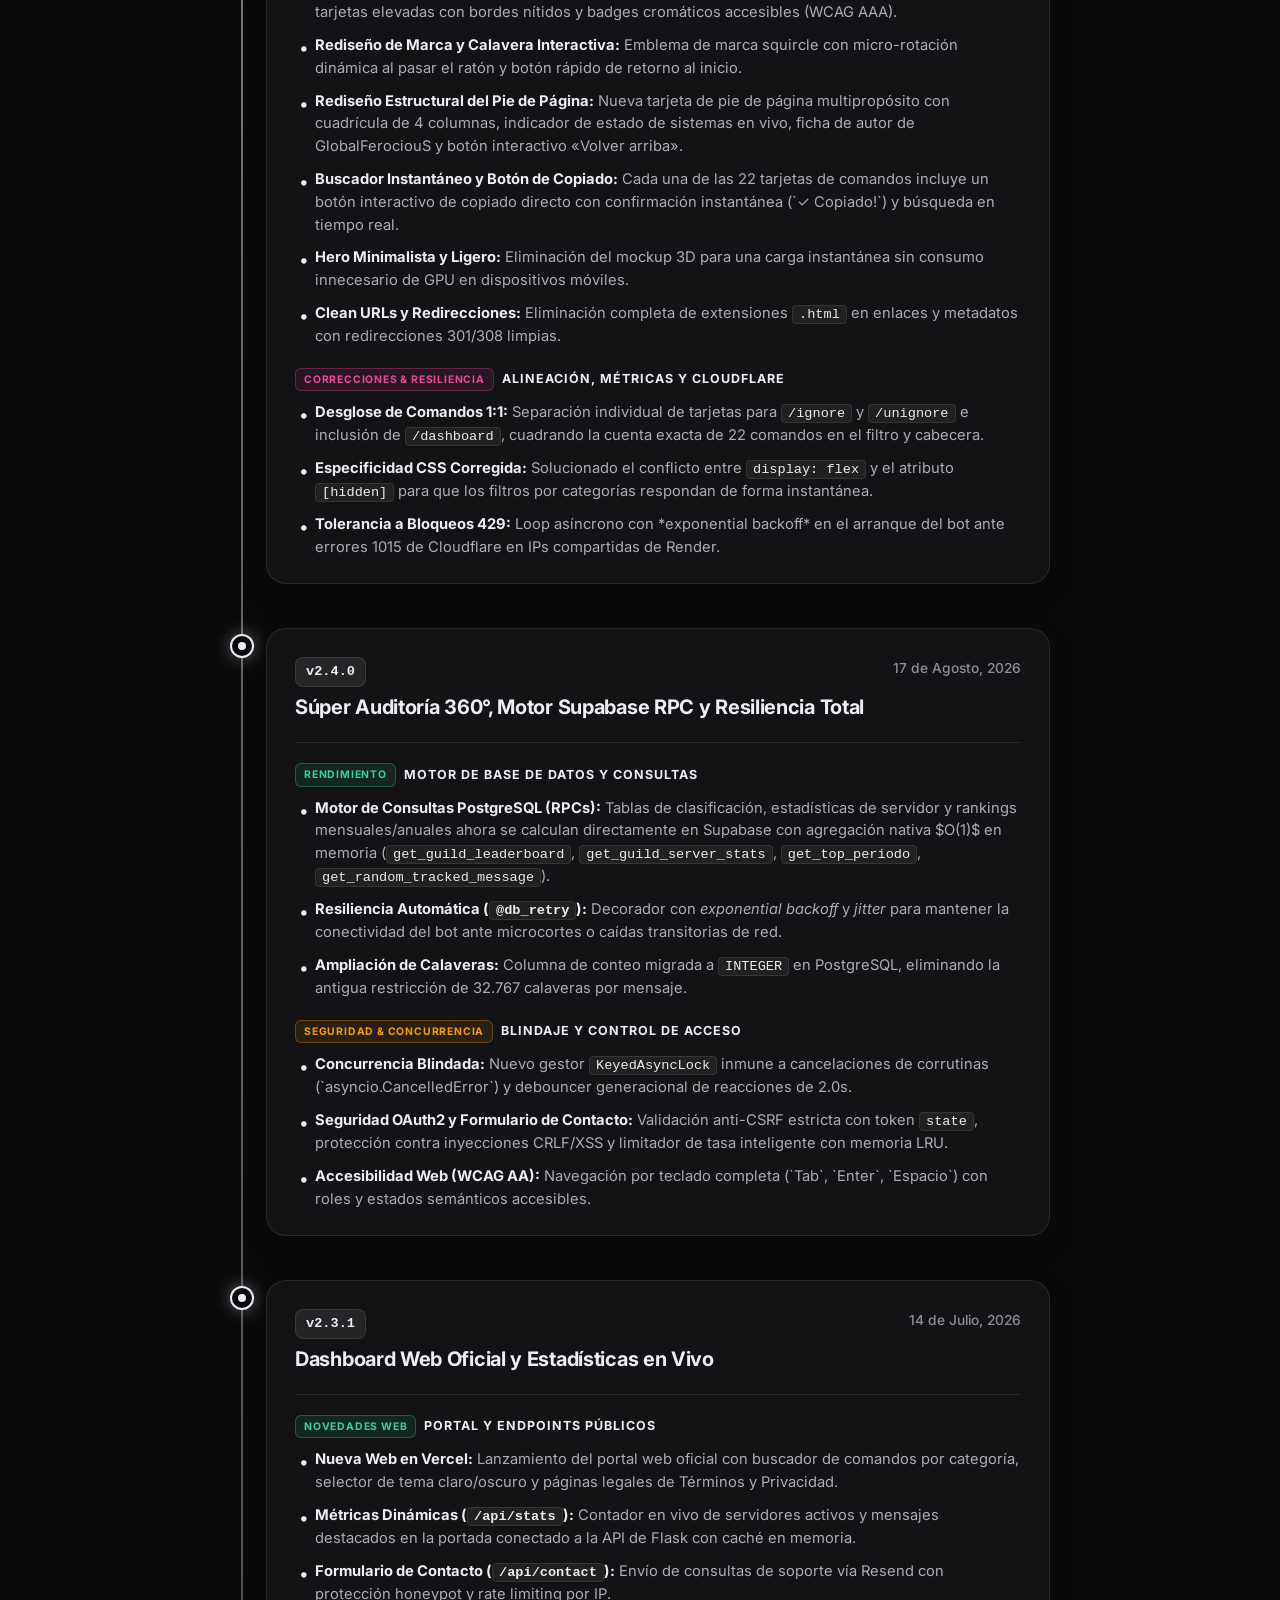
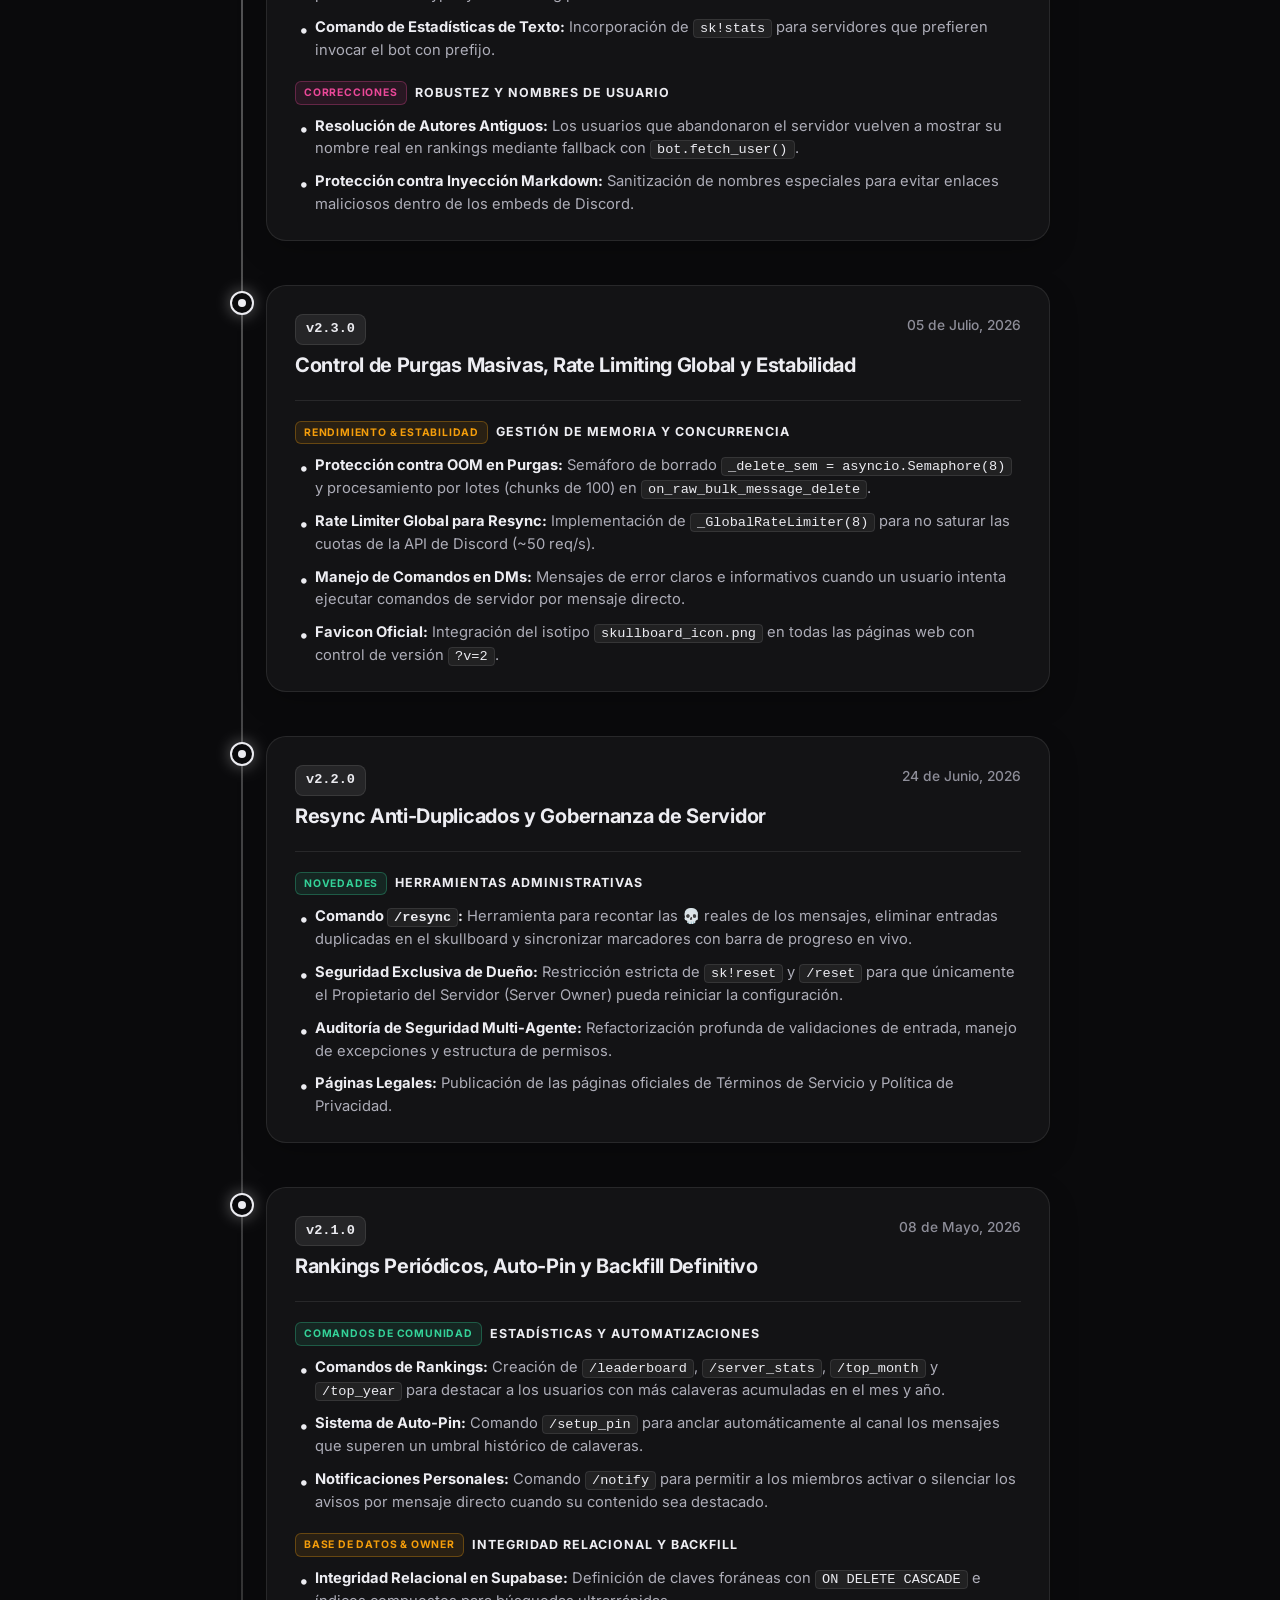
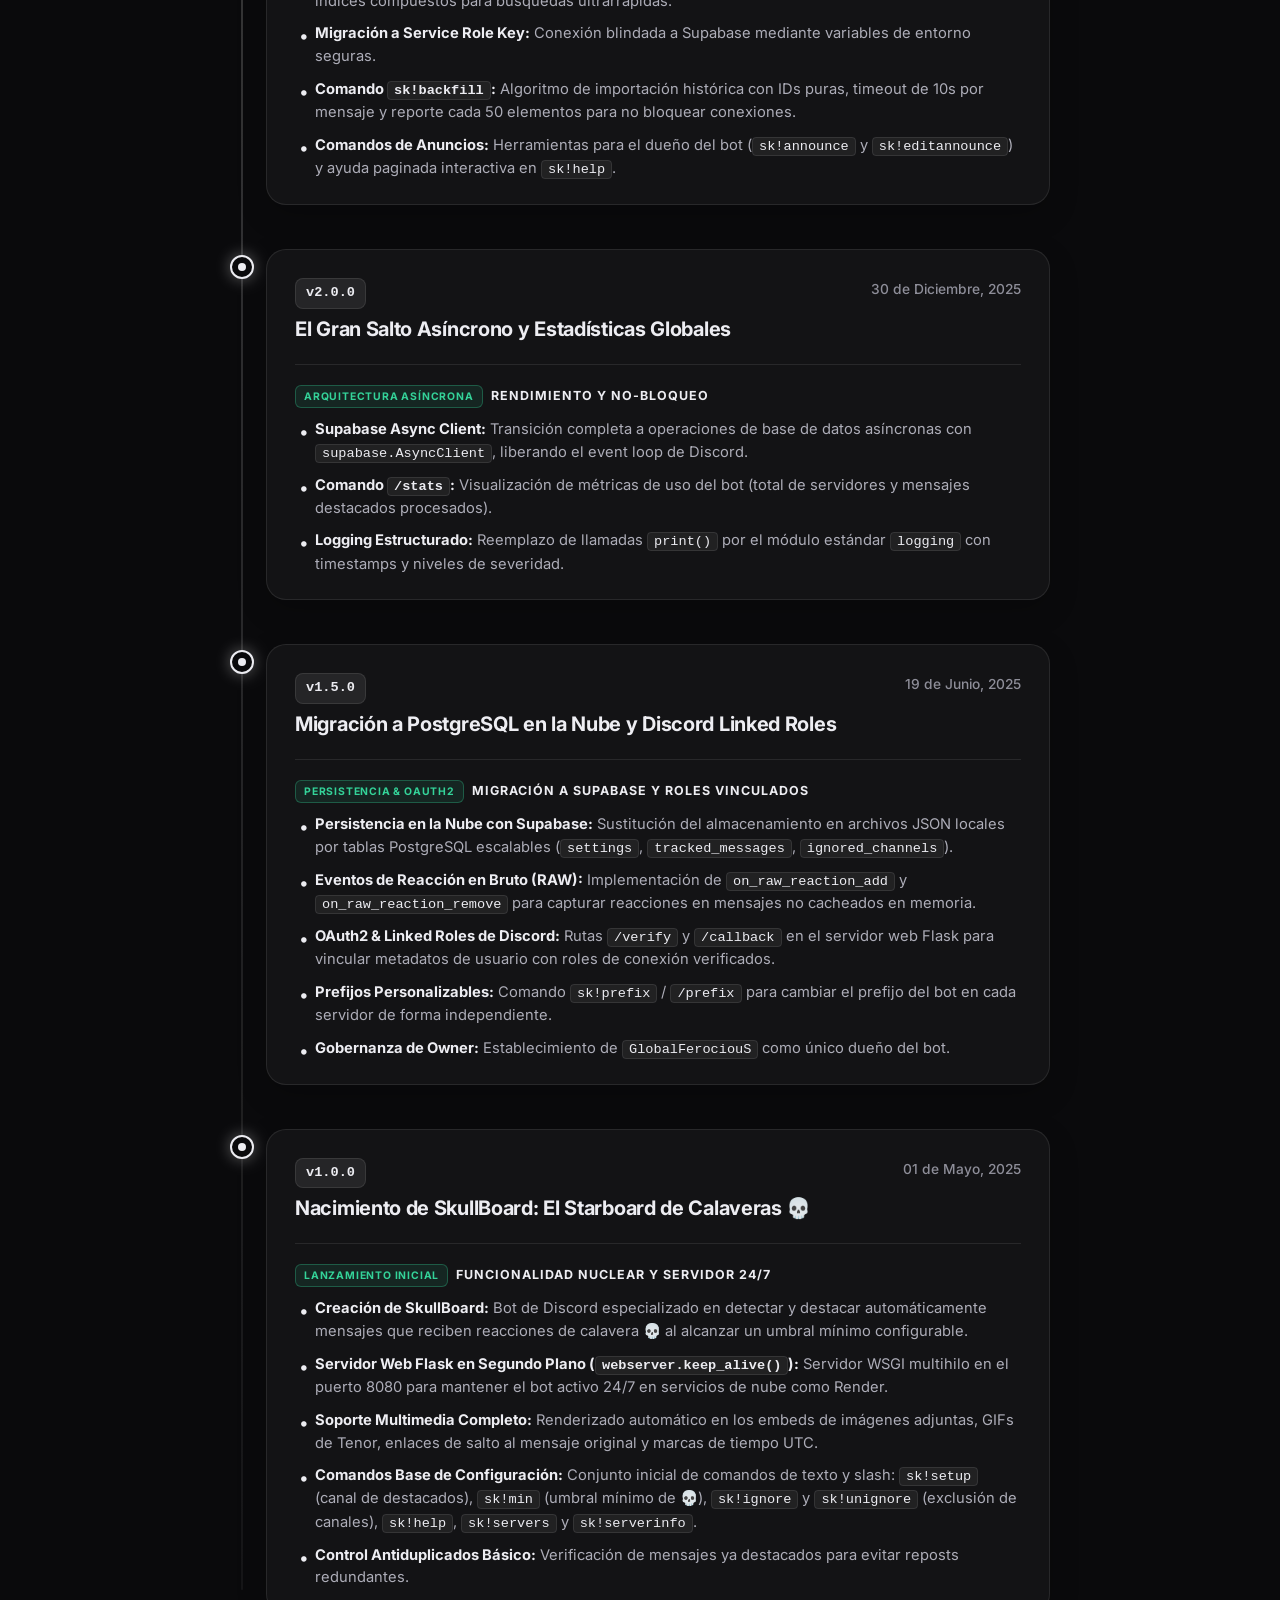
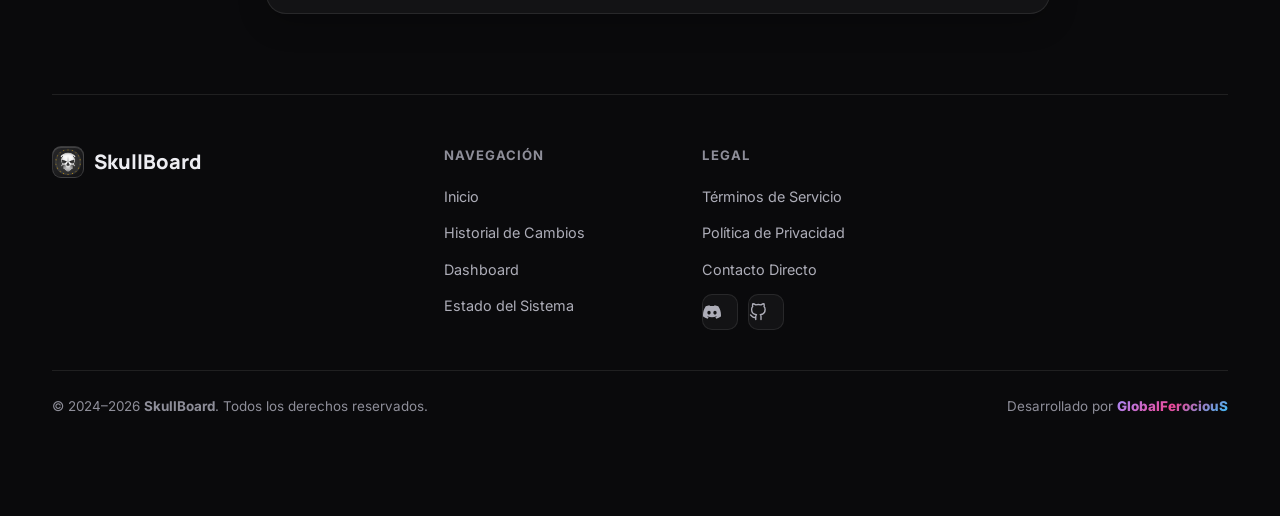
==== commit 603d7399: "feat(ui): sapphire polish, smart navbar reveal on scroll up, profile dropdown, clean footer & number" ====
--- a/legal/cambios.html
+++ b/legal/cambios.html
@@ -35,7 +35,7 @@
         <div class="nav-links">
             <a href="/#comandos" class="nav-link">Comandos</a>
             <a href="/cambios" class="nav-link active">Cambios</a>
-            <a href="/dashboard" class="nav-link" style="color:var(--violet-2); font-weight:700;">Panel Web</a>
+            <a href="/dashboard" class="nav-link" style="color:var(--violet-2); font-weight:700;">Dashboard</a>
             <button class="theme-toggle" id="theme-toggle" type="button" aria-label="Cambiar tema claro/oscuro">
                 <svg class="moon"><use href="#i-moon"/></svg><svg class="sun"><use href="#i-sun"/></svg>
             </button>
@@ -509,24 +509,14 @@
 
         </div>
 
-        <!-- FOOTER PROFESIONAL MULTI-COLUMNA (ESTILO SAPPHIRE / MEE6) -->
+        <!-- FOOTER PROFESIONAL MULTI-COLUMNA -->
         <footer class="site-footer-v2">
             <div class="footer-cols">
-                <!-- Columna 1: Marca & Eslogan -->
+                <!-- Columna 1: Marca -->
                 <div class="footer-brand-col">
                     <a href="/" class="footer-brand-header">
                         <span class="f-brand-mark"><img src="skullboard_icon.png" alt="SkullBoard" class="brand-avatar"></span> SkullBoard
                     </a>
-                    <p class="footer-slogan">
-                        A Discord Skullboard Bot — Done Right.<br>
-                        Destaca los mejores momentos y mensajes de tu comunidad con elegancia y alta velocidad.
-                    </p>
-                    <div style="margin-top:4px;">
-                        <button type="button" class="status-pill open-status-modal" title="Ver estado de infraestructura">
-                            <span class="status-dot"></span>
-                            <span class="status-pill-text">Sistemas Operativos</span>
-                        </button>
-                    </div>
                 </div>
 
                 <!-- Columna 2: Navegación -->
@@ -535,29 +525,17 @@
                     <ul>
                         <li><a href="/">Inicio</a></li>
                         <li><a href="/cambios">Historial de Cambios</a></li>
-                        <li><a href="/dashboard">Panel de Control</a></li>
+                        <li><a href="/dashboard">Dashboard</a></li>
                         <li><a href="#status" class="open-status-modal">Estado del Sistema</a></li>
                     </ul>
                 </div>
 
-                <!-- Columna 3: Comunidad & Recursos -->
-                <div class="footer-col">
-                    <h4>Comunidad</h4>
-                    <ul>
-                        <li><a href="https://discord.com/oauth2/authorize?client_id=1367463352774955059&permissions=277025508352&scope=bot+applications.commands" target="_blank" rel="noopener">Invitar Bot</a></li>
-                        <li><a href="https://discord.gg/GvFn2ZqY8E" target="_blank" rel="noopener">Servidor de Soporte</a></li>
-                        <li><a href="https://github.com/ParedesYTecho/Skullboard" target="_blank" rel="noopener">Código en GitHub</a></li>
-                        <li><a href="/#comandos">Comandos</a></li>
-                    </ul>
-                </div>
-
-                <!-- Columna 4: Legal & Confianza -->
+                <!-- Columna 3: Legal -->
                 <div class="footer-col">
                     <h4>Legal</h4>
                     <ul>
                         <li><a href="/terms">Términos de Servicio</a></li>
                         <li><a href="/privacy">Política de Privacidad</a></li>
-                        <li><a href="https://github.com/ParedesYTecho/Skullboard/blob/main/LICENSE" target="_blank" rel="noopener">Licencia MIT</a></li>
                         <li><a href="/#contacto">Contacto Directo</a></li>
                     </ul>
                     <div class="footer-socials">
@@ -573,8 +551,8 @@
 
             <!-- Barra Inferior -->
             <div class="footer-bottom-bar">
-                <span>© 2024–2026 SkullBoard • No afiliado con Discord Inc.</span>
-                <span>Desarrollado por <strong>GlobalFerociouS</strong></span>
+                <span>© 2024–2026 <strong>SkullBoard</strong>. Todos los derechos reservados.</span>
+                <span>Desarrollado por <strong class="gradient-author">GlobalFerociouS</strong></span>
             </div>
         </footer>
     </div>
@@ -684,29 +662,21 @@
             });
         }
         // Smart Sticky Navbar (Hide on scroll down, reveal on scroll up - Sapphire Style)
-        let lastScrollY = window.scrollY;
-        let scrollDelta = 0;
+        let lastScrollY = window.pageYOffset || document.documentElement.scrollTop || 0;
         const mainNav = document.querySelector('.nav');
         if (mainNav) {
             window.addEventListener('scroll', () => {
-                const currentScrollY = window.scrollY;
-                const diff = currentScrollY - lastScrollY;
-
-                if (currentScrollY <= 30) {
+                const currentScrollY = window.pageYOffset || document.documentElement.scrollTop || 0;
+
+                if (currentScrollY <= 50) {
                     mainNav.classList.remove('nav-hidden');
-                    scrollDelta = 0;
                     lastScrollY = currentScrollY;
                     return;
                 }
 
-                if ((diff > 0 && scrollDelta < 0) || (diff < 0 && scrollDelta > 0)) {
-                    scrollDelta = 0;
-                }
-                scrollDelta += diff;
-
-                if (scrollDelta > 15) {
+                if (currentScrollY > lastScrollY && currentScrollY > 80) {
                     mainNav.classList.add('nav-hidden');
-                } else if (scrollDelta < -8) {
+                } else if (currentScrollY < lastScrollY) {
                     mainNav.classList.remove('nav-hidden');
                 }
 
--- a/legal/styles.css
+++ b/legal/styles.css
@@ -62,7 +62,7 @@
     mask-image: radial-gradient(70% 60% at 50% 0%, #000 30%, transparent 80%);
 }
 
-.container { max-width: var(--maxw); margin: 0 auto; padding: 0 22px 72px; }
+.container { max-width: var(--maxw); margin: 0 auto; padding: 86px 22px 72px; }
 
 a { color: var(--violet-2); text-decoration: none; }
 a:hover { text-decoration: underline; }
@@ -83,21 +83,25 @@
 
 /* ====== Nav ====== */
 .nav {
-    position: sticky; top: 14px; z-index: 100;
+    position: fixed; top: 14px; left: 50%;
+    transform: translateX(-50%);
+    width: calc(100% - 32px);
+    max-width: var(--maxw);
+    z-index: 1000;
     display: flex; align-items: center; justify-content: space-between;
-    gap: 16px; margin: 14px auto 0; padding: 8px 12px 8px 16px;
-    max-width: var(--maxw);
-    background: rgba(14, 14, 17, 0.78);
-    backdrop-filter: blur(18px);
-    -webkit-backdrop-filter: blur(18px);
+    gap: 16px; margin: 0 auto; padding: 8px 12px 8px 16px;
+    background: rgba(14, 14, 17, 0.82);
+    backdrop-filter: blur(20px);
+    -webkit-backdrop-filter: blur(20px);
     border: 1px solid var(--border);
     border-radius: 999px;
-    box-shadow: 0 8px 32px rgba(0, 0, 0, 0.28);
-    transition: transform 0.32s cubic-bezier(0.16, 1, 0.3, 1), background .2s, border-color .2s, box-shadow .2s;
-    will-change: transform;
+    box-shadow: 0 8px 32px rgba(0, 0, 0, 0.32);
+    transition: top 0.32s cubic-bezier(0.16, 1, 0.3, 1), transform 0.32s cubic-bezier(0.16, 1, 0.3, 1), background .2s, border-color .2s, box-shadow .2s;
+    will-change: top, transform;
 }
 .nav.nav-hidden {
-    transform: translateY(-140%);
+    top: -90px;
+    transform: translateX(-50%);
 }
 .brand {
     display: inline-flex; align-items: center; gap: 10px;
@@ -3098,41 +3102,25 @@
 /* ═══════════════════════════════════════════════════════════════════════════════
    🎯 INPUTS LIMPIOS PARA UMBRALES (SOLO ESCRIBIR, SIN SLIDERS NI FLECHAS)
    ═══════════════════════════════════════════════════════════════════════════════ */
-.cfg-text-input-wrap {
-    display: flex;
-    align-items: center;
-    position: relative;
-    max-width: 260px;
-}
-
 .cfg-number-input {
-    width: 100%;
-    padding: 11px 14px;
-    padding-right: 110px;
-    border-radius: 12px;
+    width: 120px;
+    padding: 10px 14px;
+    border-radius: 10px;
     background: var(--surface-2);
     border: 1px solid var(--border);
     color: var(--ink);
     font-family: inherit;
     font-weight: 700;
     font-size: 1.05rem;
-    transition: border-color .2s ease, box-shadow .2s ease;
+    text-align: left;
+    transition: border-color .2s ease, box-shadow .2s ease, background .2s ease;
 }
 
 .cfg-number-input:focus {
     border-color: var(--violet-2);
-    box-shadow: 0 0 0 3px rgba(255, 255, 255, 0.08);
+    box-shadow: 0 0 0 3px rgba(167, 139, 250, 0.25);
+    background: rgba(255, 255, 255, 0.08);
     outline: none;
-}
-
-.cfg-input-suffix {
-    position: absolute;
-    right: 14px;
-    color: var(--ink-soft);
-    font-size: 0.85rem;
-    font-weight: 600;
-    pointer-events: none;
-    user-select: none;
 }
 
 /* Erradicar completamente las flechas de subir/bajar de 1 en 1 (spinners) */
@@ -3145,6 +3133,127 @@
 input[type="number"] {
     -moz-appearance: textfield !important;
     appearance: textfield !important;
+}
+
+/* Gradiente oficial en autor del footer */
+.gradient-author {
+    background: linear-gradient(135deg, #a78bfa 0%, #ec4899 50%, #38bdf8 100%);
+    -webkit-background-clip: text;
+    -webkit-text-fill-color: transparent;
+    font-weight: 800;
+}
+
+/* ====== Sapphire-style User Profile Trigger & Dropdown ====== */
+.user-menu-wrapper {
+    position: relative;
+    display: inline-block;
+}
+
+.user-profile-trigger {
+    display: inline-flex;
+    align-items: center;
+    gap: 8px;
+    padding: 4px 10px 4px 4px;
+    background: rgba(255, 255, 255, 0.05);
+    border: 1px solid var(--border);
+    border-radius: 999px;
+    color: var(--ink);
+    font-size: 0.88rem;
+    font-weight: 600;
+    cursor: pointer;
+    transition: background 0.2s, border-color 0.2s;
+}
+
+.user-profile-trigger:hover,
+.user-profile-trigger.active {
+    background: rgba(255, 255, 255, 0.12);
+    border-color: var(--border-strong);
+}
+
+.user-profile-avatar {
+    width: 28px;
+    height: 28px;
+    border-radius: 50%;
+    object-fit: cover;
+    display: block;
+}
+
+.user-profile-name {
+    max-width: 120px;
+    overflow: hidden;
+    text-overflow: ellipsis;
+    white-space: nowrap;
+}
+
+.user-profile-chevron {
+    width: 14px;
+    height: 14px;
+    transition: transform 0.2s cubic-bezier(0.16, 1, 0.3, 1);
+}
+
+.user-profile-trigger.active .user-profile-chevron {
+    transform: rotate(180deg);
+}
+
+.user-profile-dropdown {
+    position: absolute;
+    top: calc(100% + 8px);
+    right: 0;
+    min-width: 170px;
+    background: #14151b;
+    border: 1px solid rgba(255, 255, 255, 0.12);
+    border-radius: 12px;
+    box-shadow: 0 12px 36px rgba(0, 0, 0, 0.55);
+    padding: 6px;
+    z-index: 1050;
+    backdrop-filter: blur(20px);
+    display: flex;
+    flex-direction: column;
+    gap: 2px;
+    animation: fadeInScale 0.18s cubic-bezier(0.16, 1, 0.3, 1);
+}
+
+:root[data-theme="light"] .user-profile-dropdown {
+    background: #ffffff;
+    border-color: rgba(0, 0, 0, 0.12);
+    box-shadow: 0 12px 32px rgba(0, 0, 0, 0.12);
+}
+
+.user-dropdown-item {
+    display: flex;
+    align-items: center;
+    gap: 10px;
+    width: 100%;
+    padding: 9px 12px;
+    background: transparent;
+    border: none;
+    border-radius: 8px;
+    color: var(--ink);
+    font-size: 0.88rem;
+    font-weight: 500;
+    text-align: left;
+    cursor: pointer;
+    transition: background 0.15s, color 0.15s;
+}
+
+.user-dropdown-item:hover {
+    background: rgba(255, 255, 255, 0.08);
+}
+
+:root[data-theme="light"] .user-dropdown-item:hover {
+    background: rgba(0, 0, 0, 0.05);
+}
+
+.user-dropdown-item.item-logout:hover {
+    color: #f87171;
+    background: rgba(239, 68, 68, 0.12);
+}
+
+.dropdown-item-icon {
+    width: 16px;
+    height: 16px;
+    flex-shrink: 0;
+    opacity: 0.85;
 }
 
 /* ═══════════════════════════════════════════════════════════════════════════════
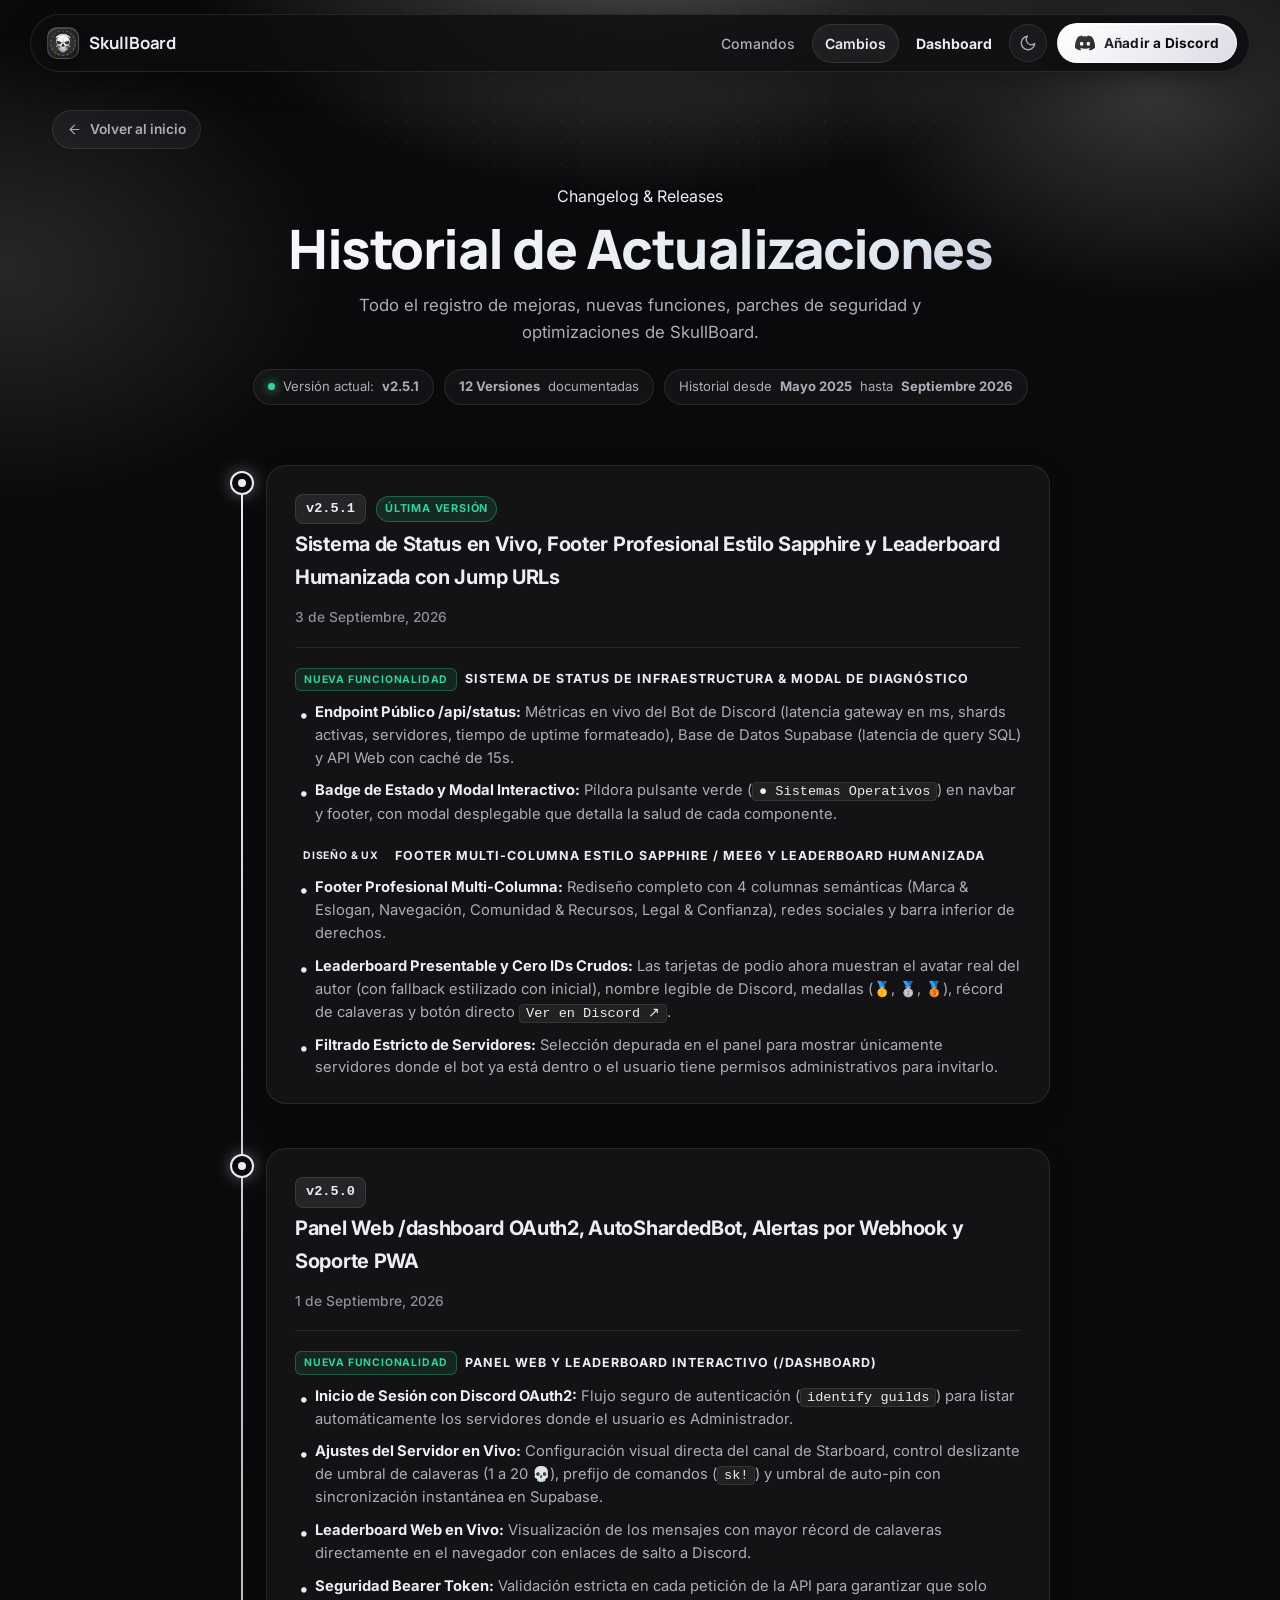
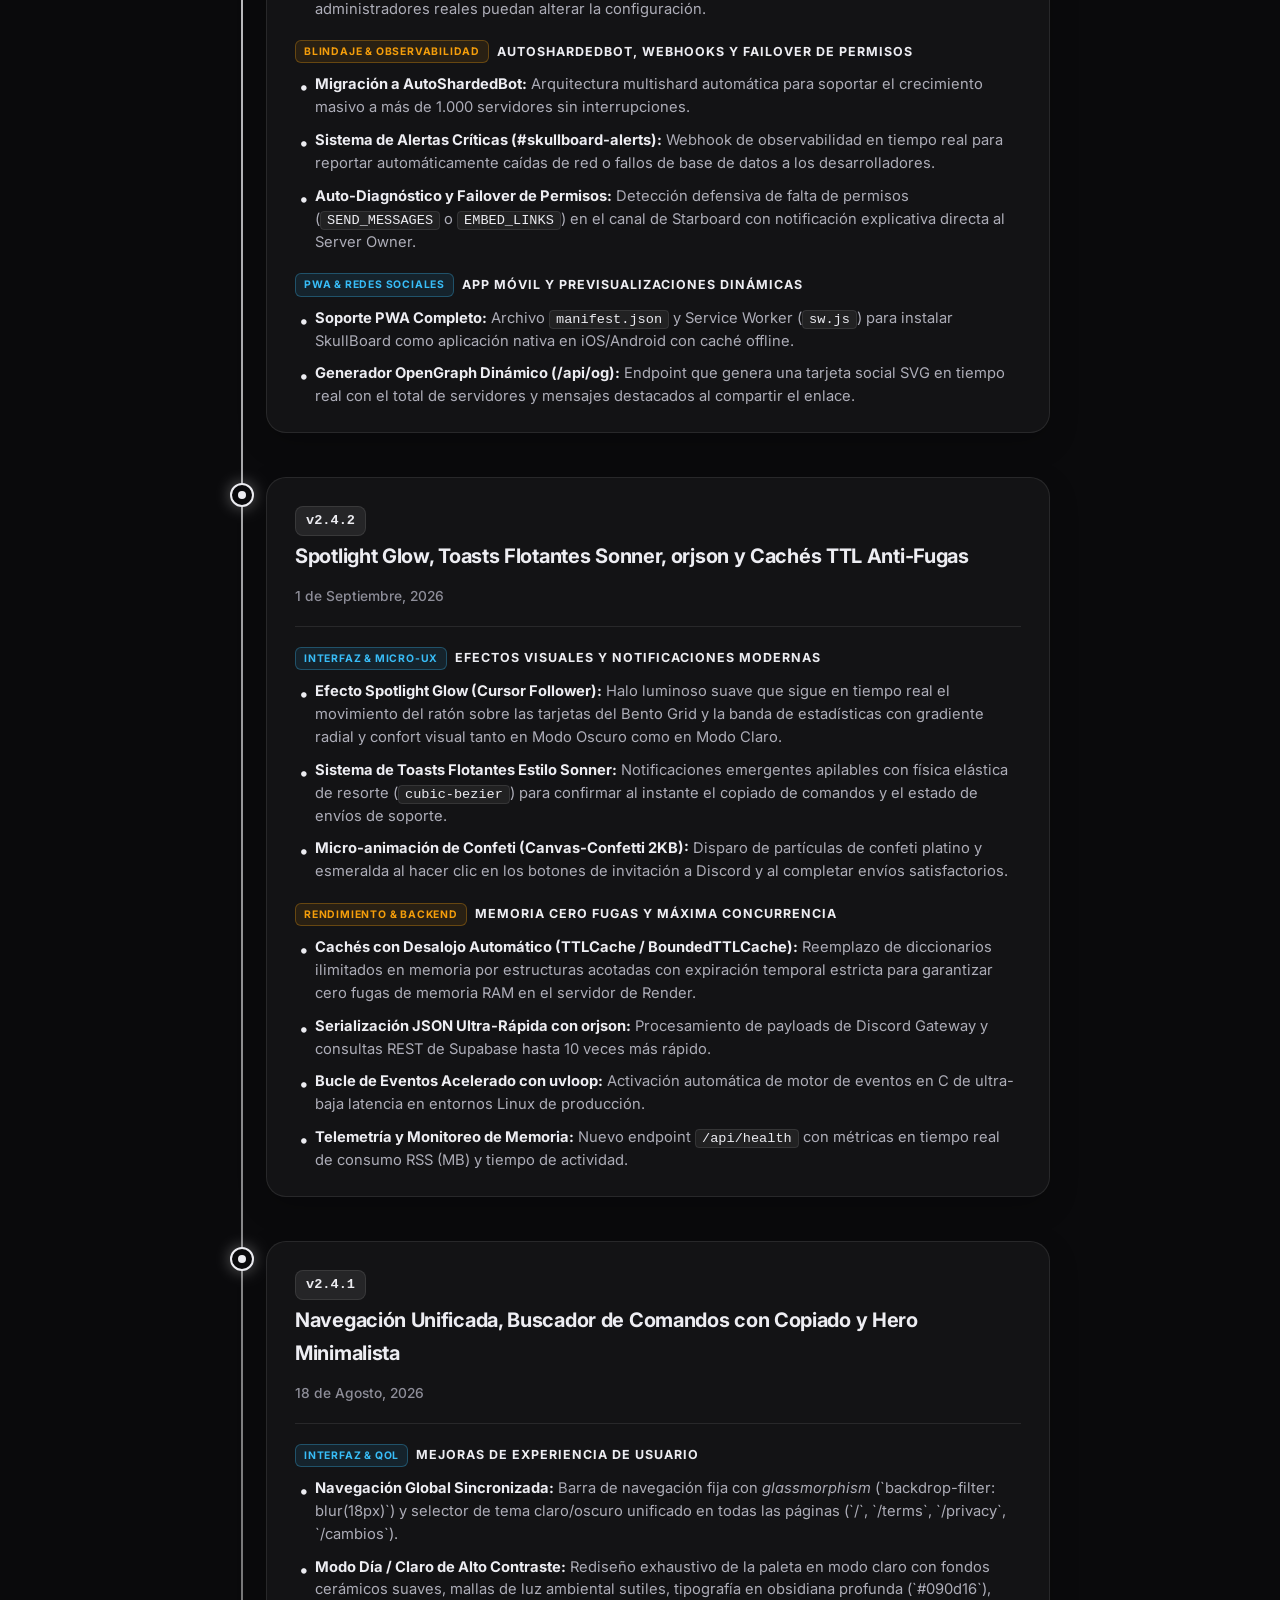
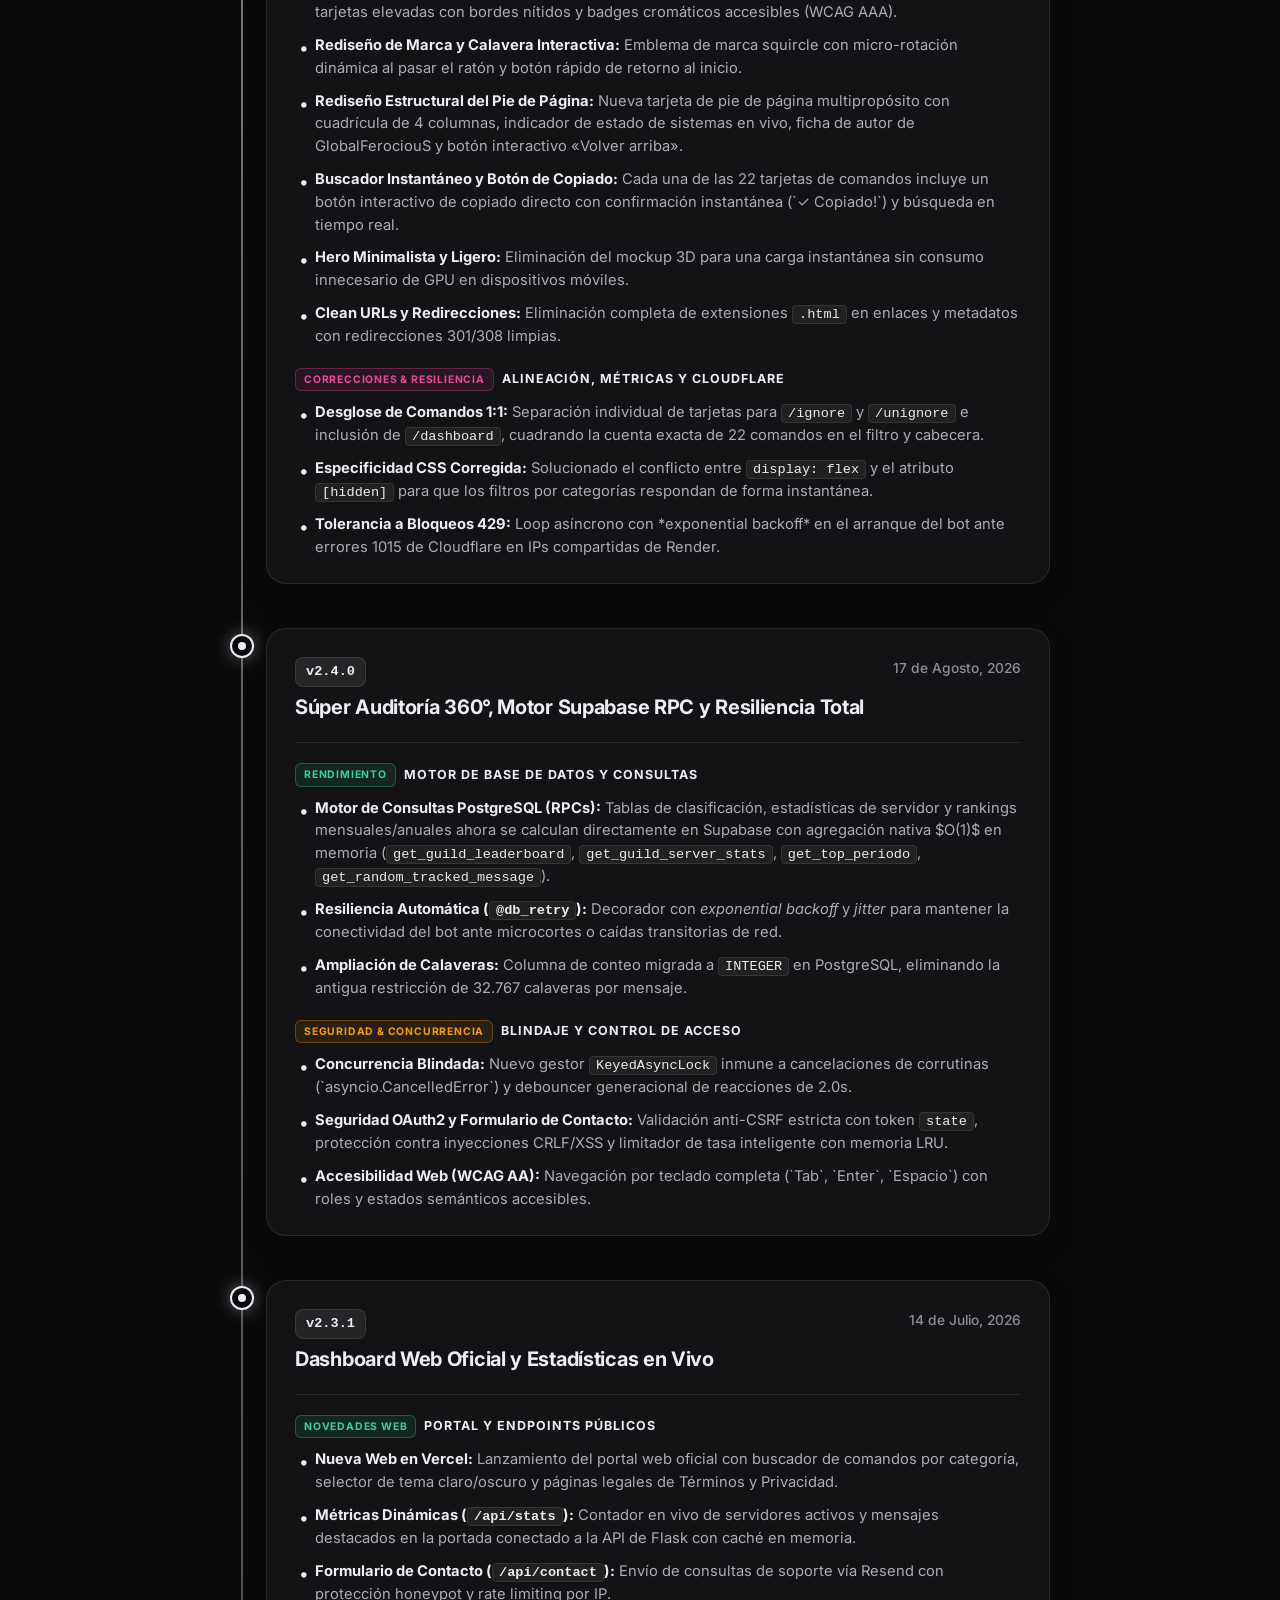
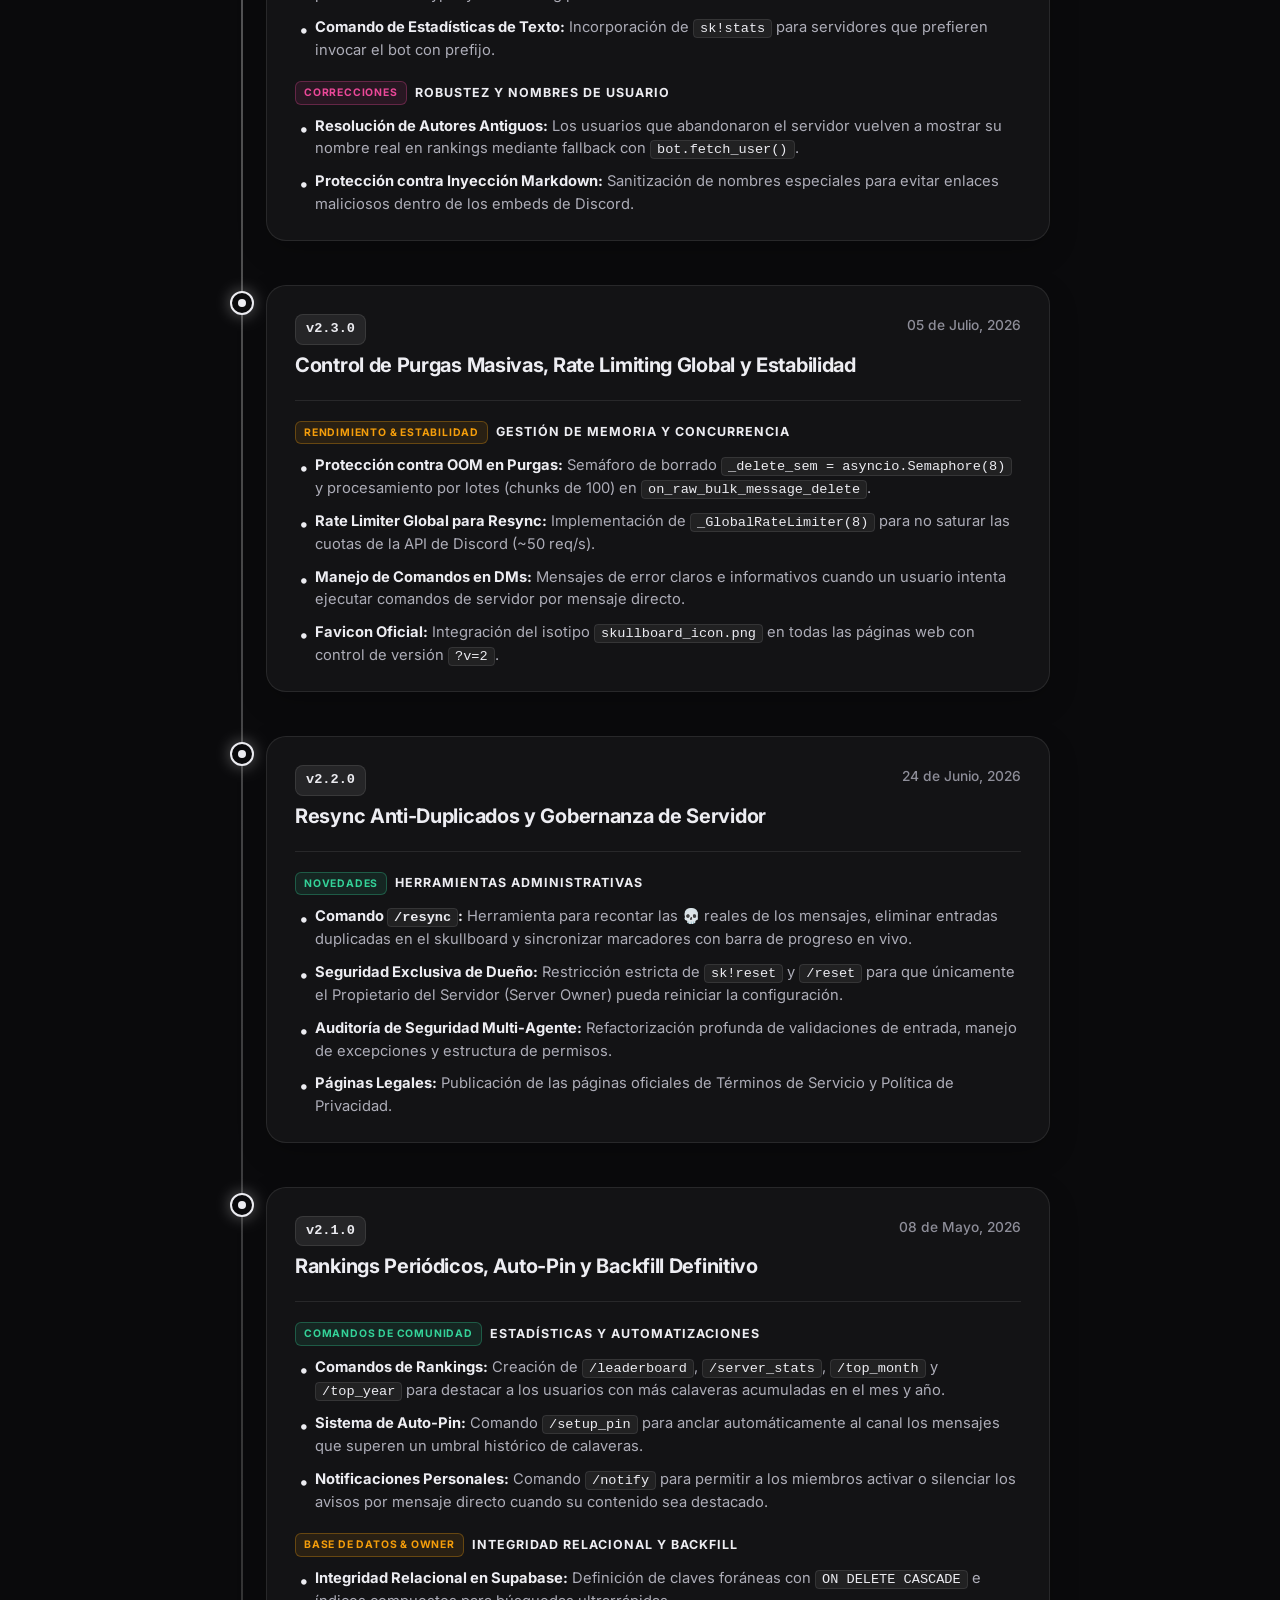
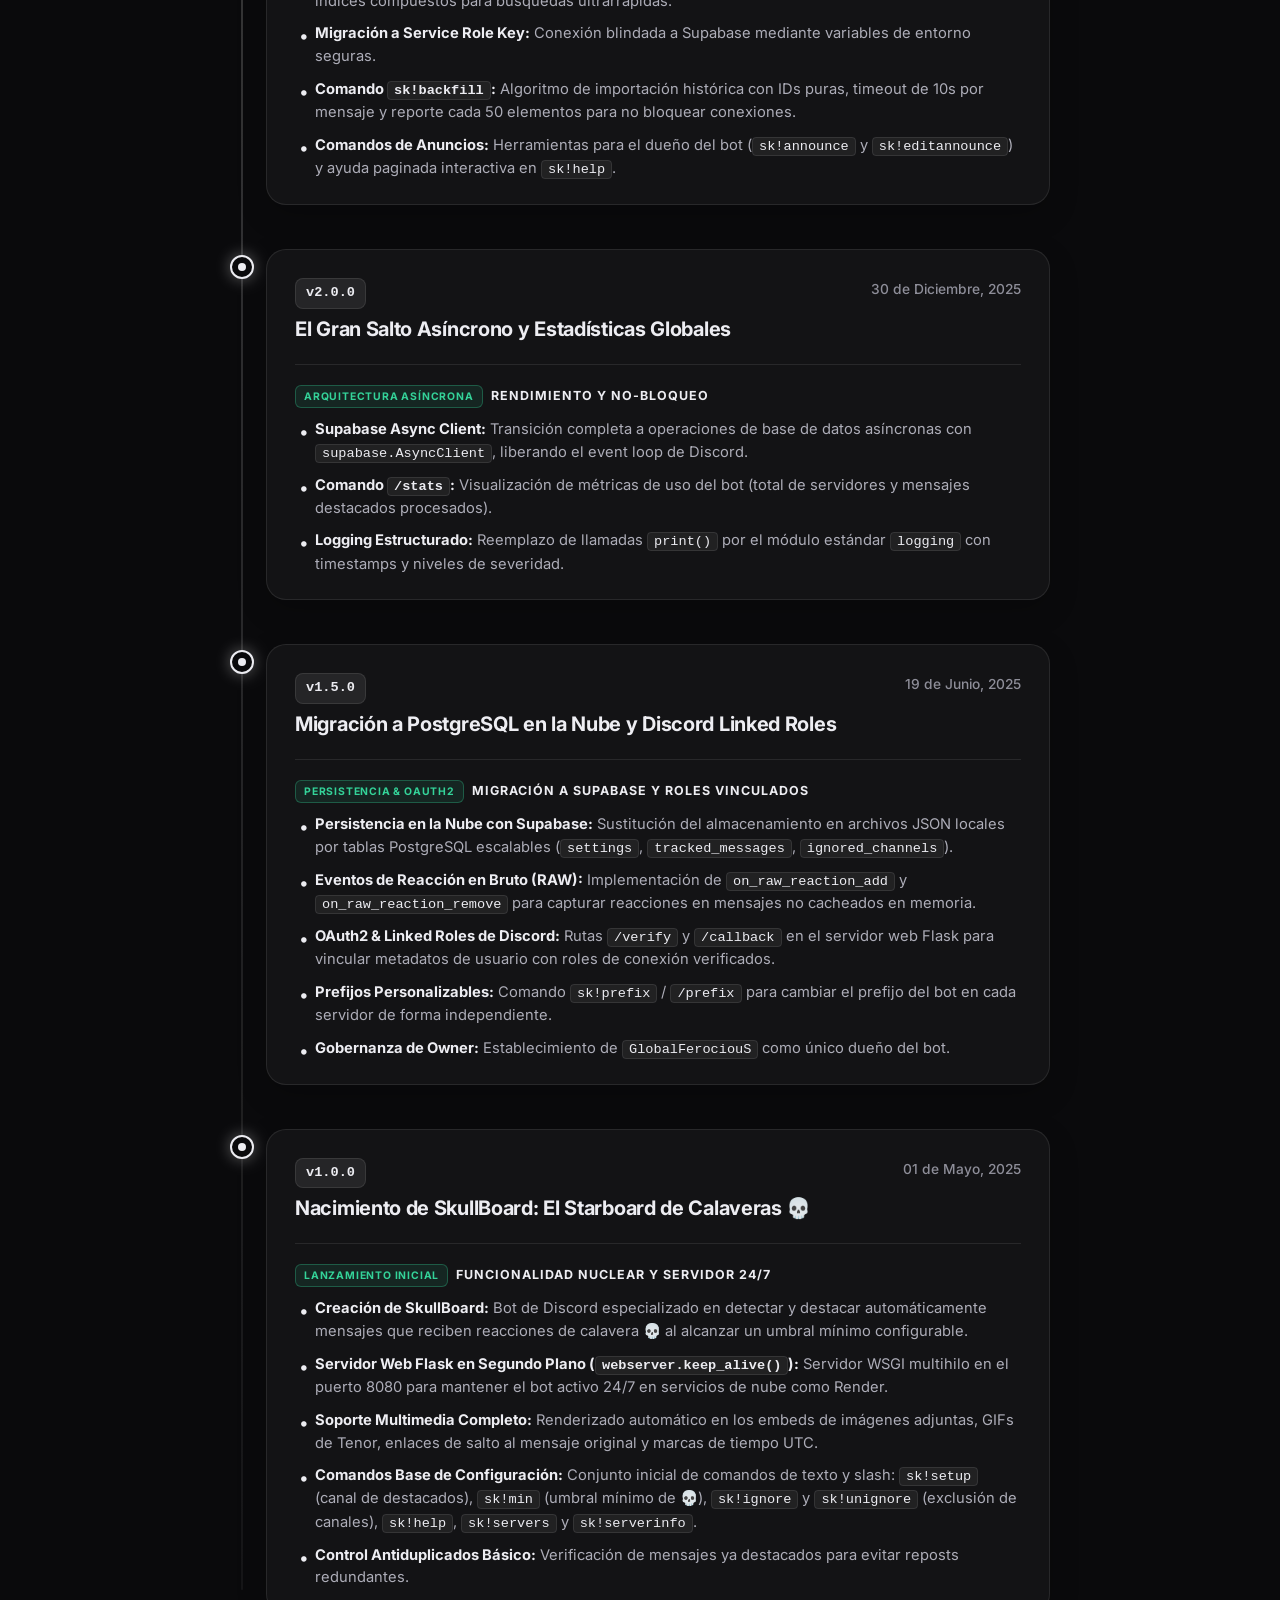
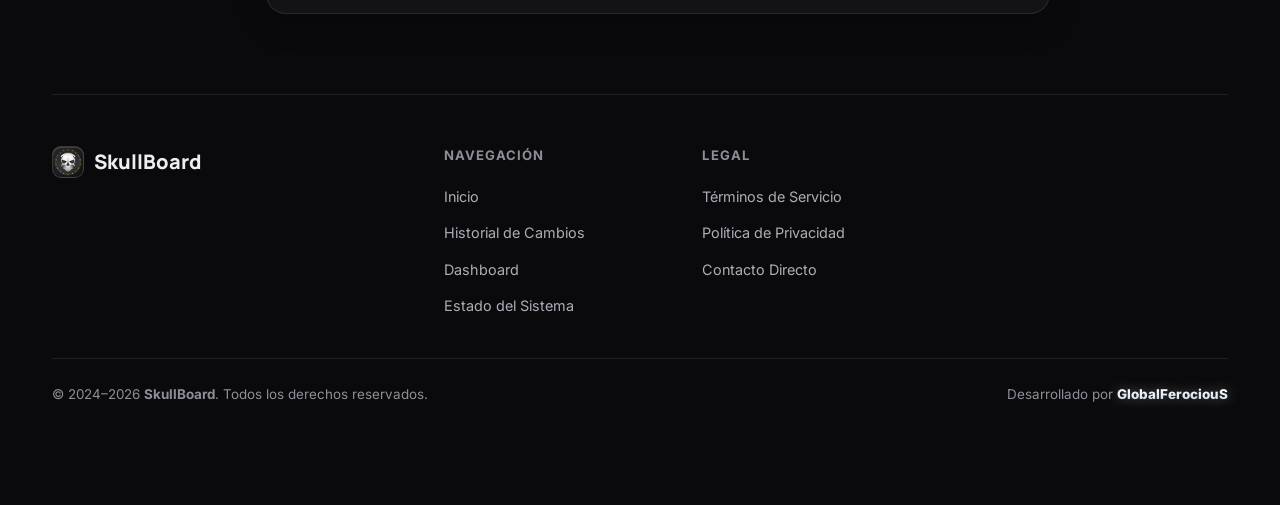
==== commit 2580b8c1: "fix(auth): persist session in localStorage, remove consent prompt, instant cached render & white lum" ====
--- a/legal/cambios.html
+++ b/legal/cambios.html
@@ -538,14 +538,6 @@
                         <li><a href="/privacy">Política de Privacidad</a></li>
                         <li><a href="/#contacto">Contacto Directo</a></li>
                     </ul>
-                    <div class="footer-socials">
-                        <a href="https://discord.gg/GvFn2ZqY8E" class="social-btn" target="_blank" rel="noopener" aria-label="Discord">
-                            <svg><use href="#i-discord"/></svg>
-                        </a>
-                        <a href="https://github.com/ParedesYTecho/Skullboard" class="social-btn" target="_blank" rel="noopener" aria-label="GitHub">
-                            <svg viewBox="0 0 24 24" fill="none" stroke="currentColor" stroke-width="2" stroke-linecap="round" stroke-linejoin="round"><path d="M9 19c-5 1.5-5-2.5-7-3m14 6v-3.87a3.37 3.37 0 0 0-.94-2.61c3.14-.35 6.44-1.54 6.44-7A5.44 5.44 0 0 0 20 4.77 5.07 5.07 0 0 0 19.91 1S18.73.65 16 2.48a13.38 13.38 0 0 0-7 0C6.27.65 5.09 1 5.09 1A5.07 5.07 0 0 0 5 4.77a5.44 5.44 0 0 0-1.5 3.78c0 5.42 3.3 6.61 6.44 7A3.37 3.37 0 0 0 9 18.13V22"/></svg>
-                        </a>
-                    </div>
                 </div>
             </div>
 
--- a/legal/styles.css
+++ b/legal/styles.css
@@ -3135,12 +3135,13 @@
     appearance: textfield !important;
 }
 
-/* Gradiente oficial en autor del footer */
+/* Gradiente oficial en autor del footer (Blanco luminoso) */
 .gradient-author {
-    background: linear-gradient(135deg, #a78bfa 0%, #ec4899 50%, #38bdf8 100%);
+    background: linear-gradient(180deg, #ffffff 0%, #e2e8f0 70%, #94a3b8 100%);
     -webkit-background-clip: text;
     -webkit-text-fill-color: transparent;
     font-weight: 800;
+    text-shadow: 0 0 14px rgba(255, 255, 255, 0.4);
 }
 
 /* ====== Sapphire-style User Profile Trigger & Dropdown ====== */
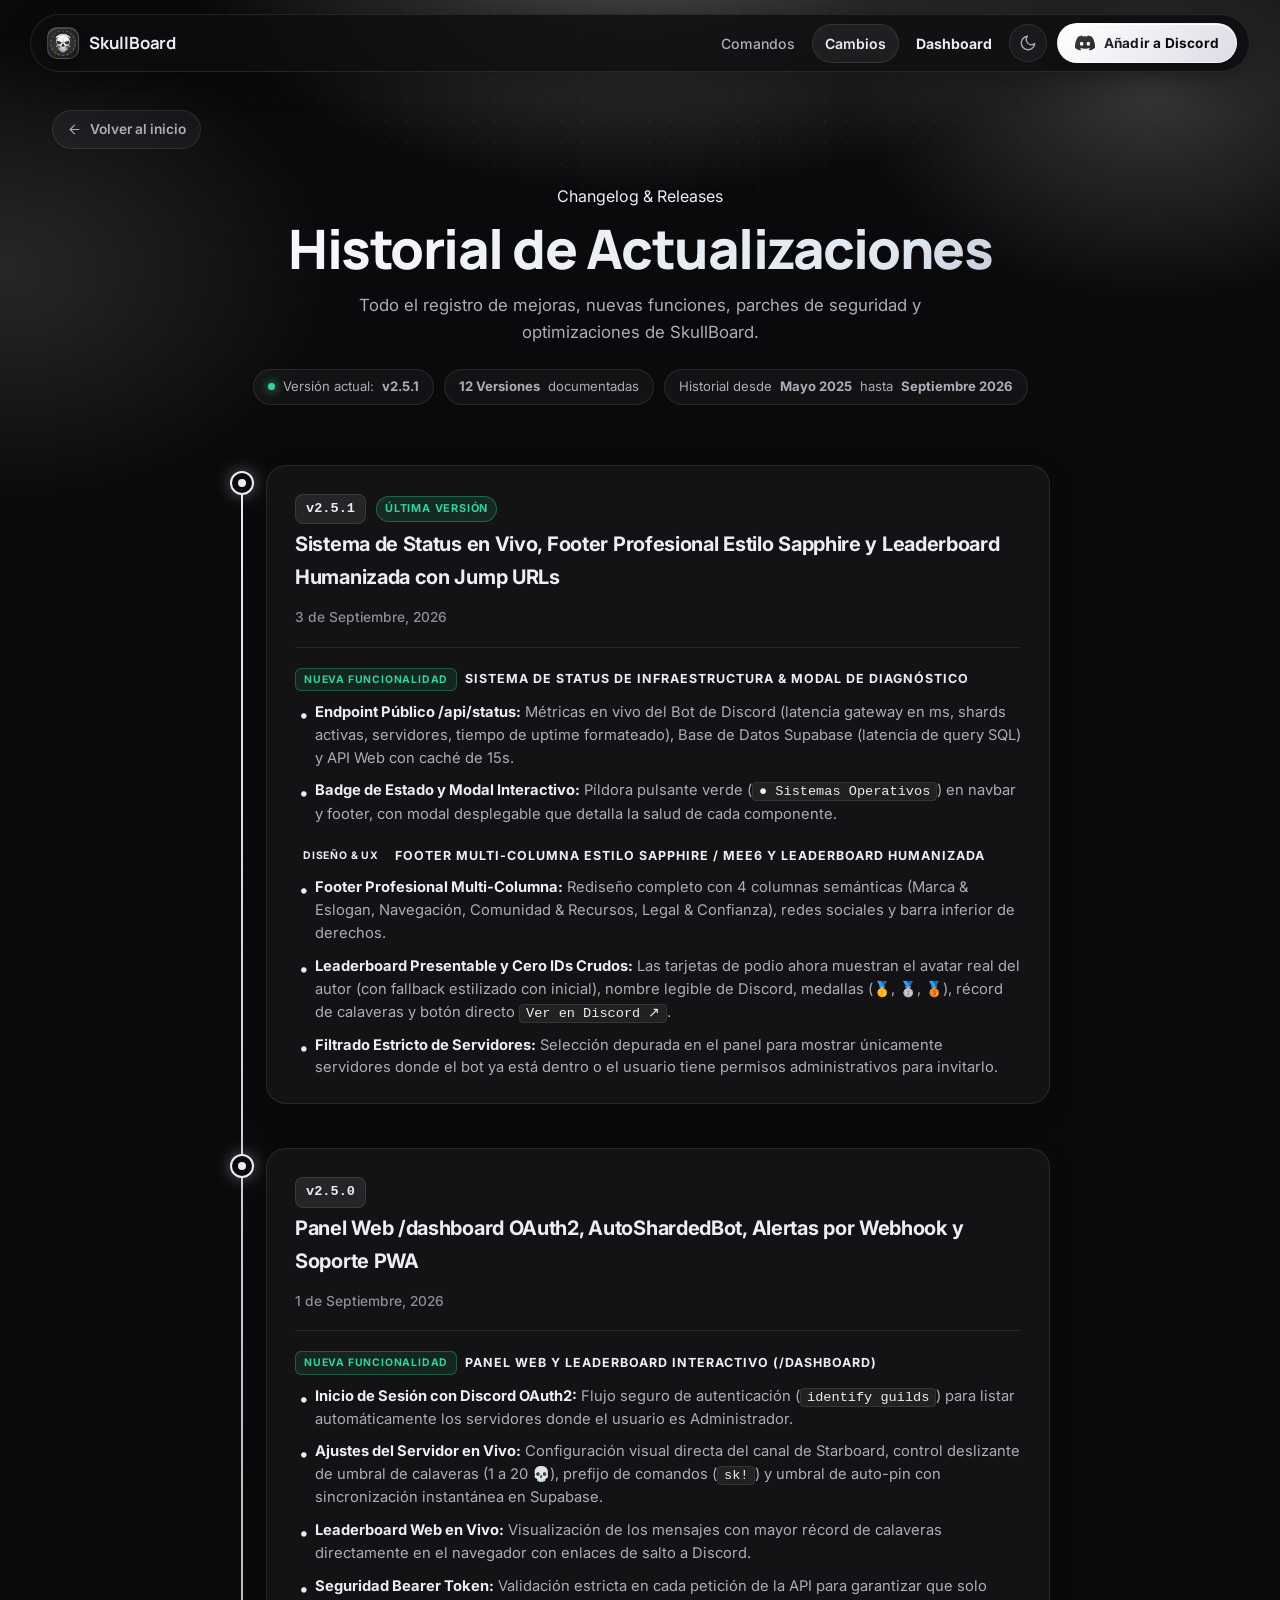
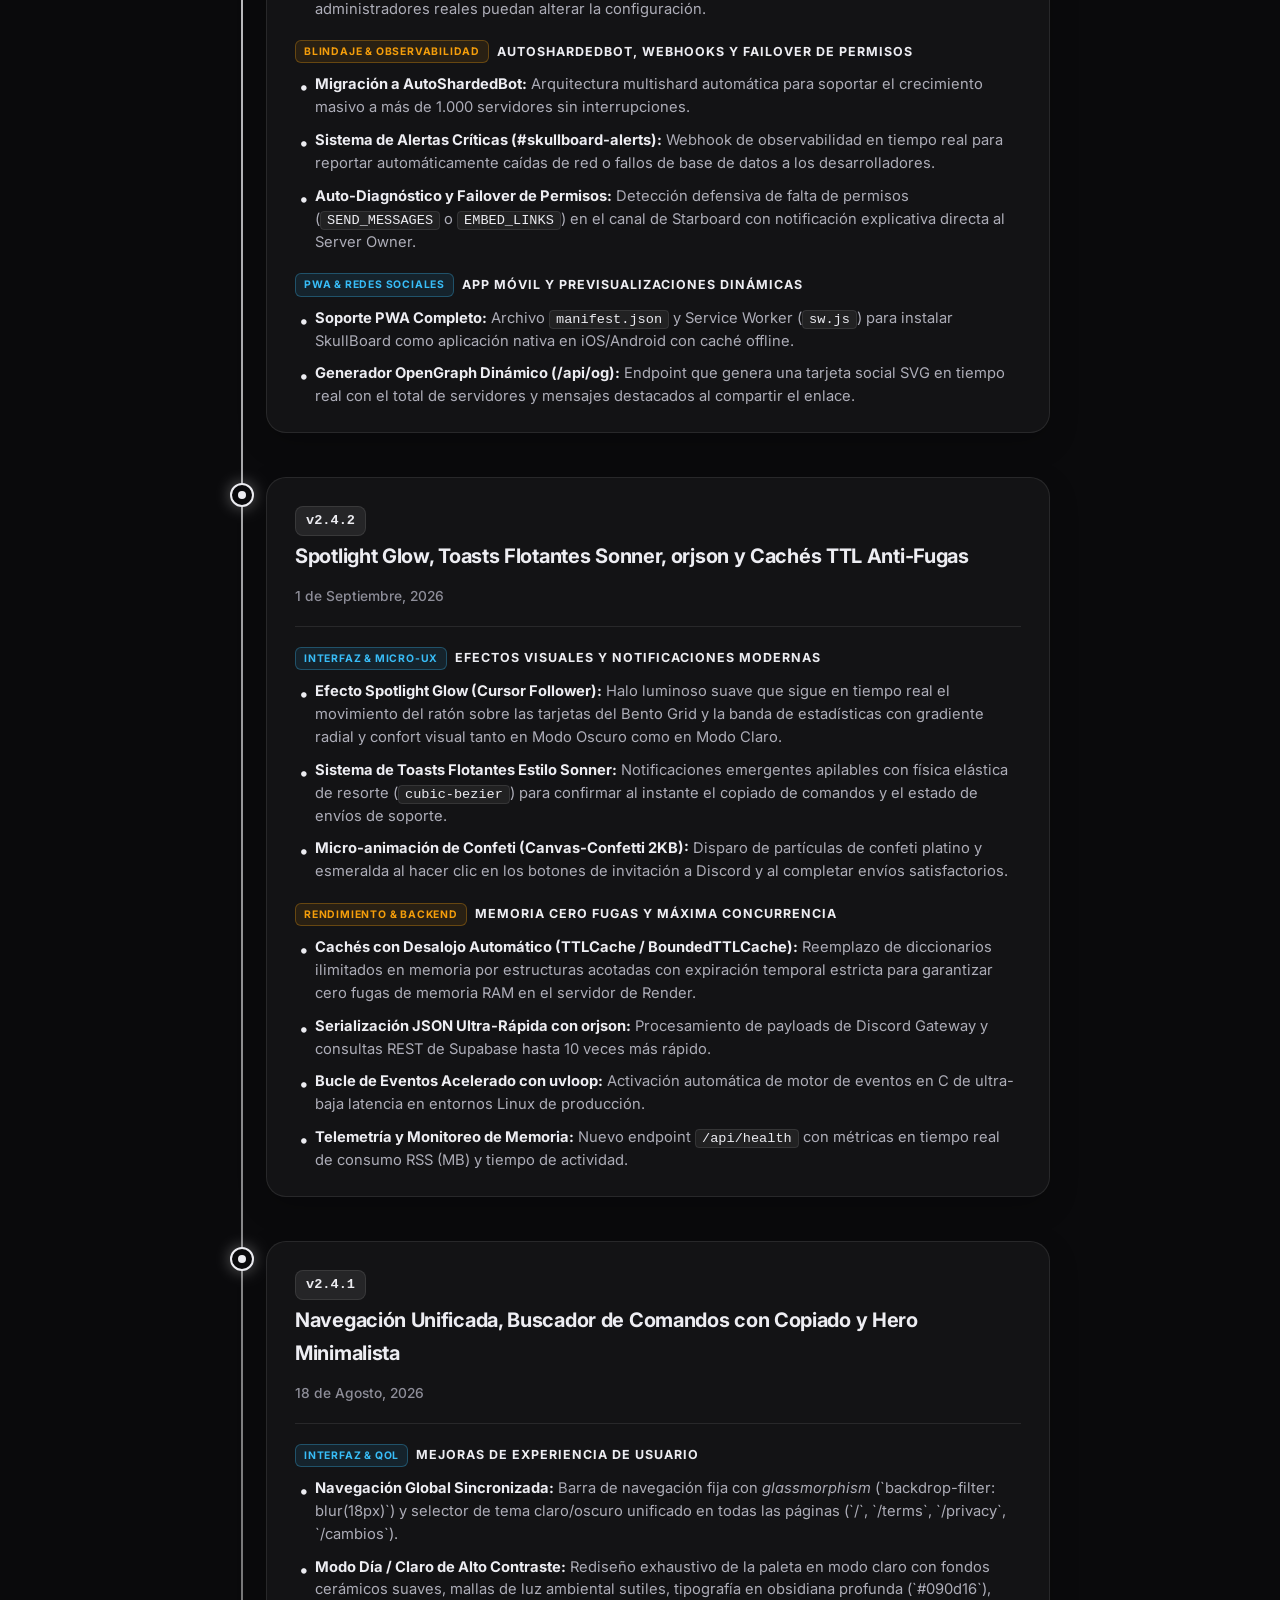
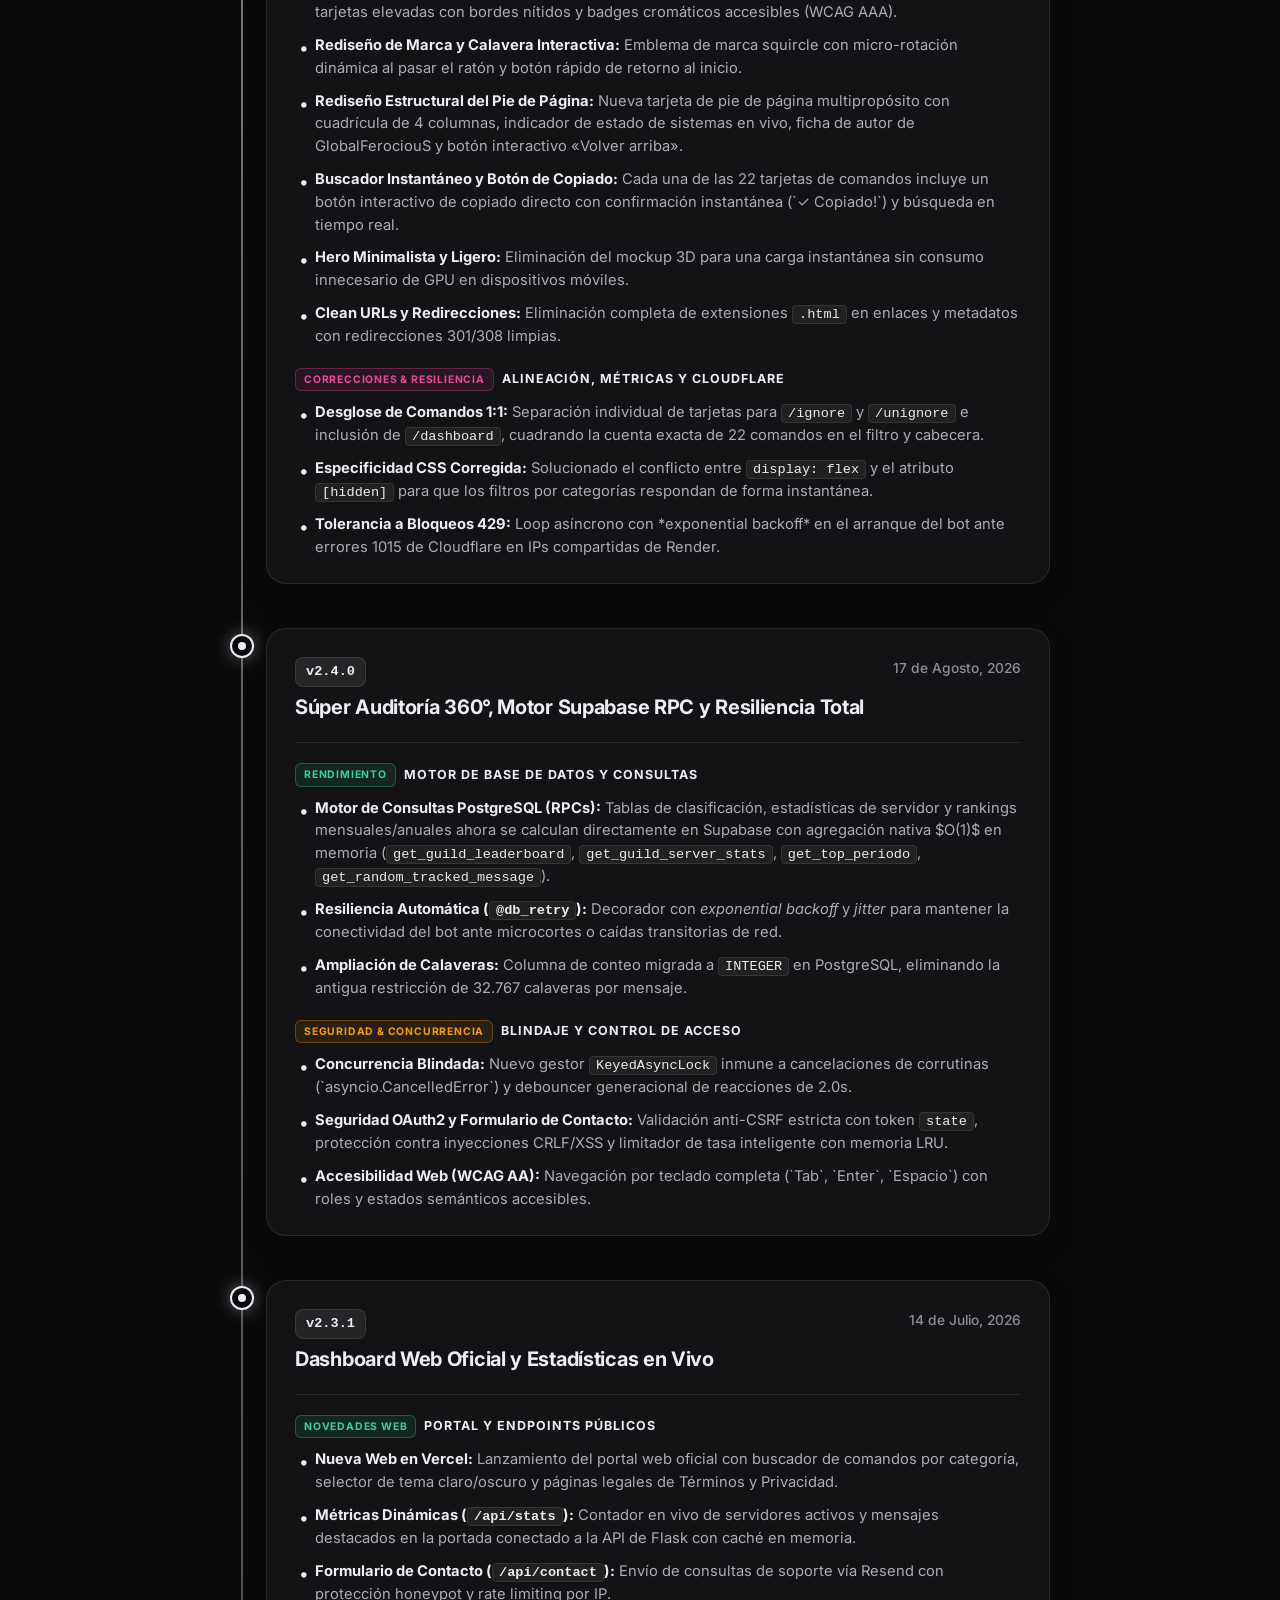
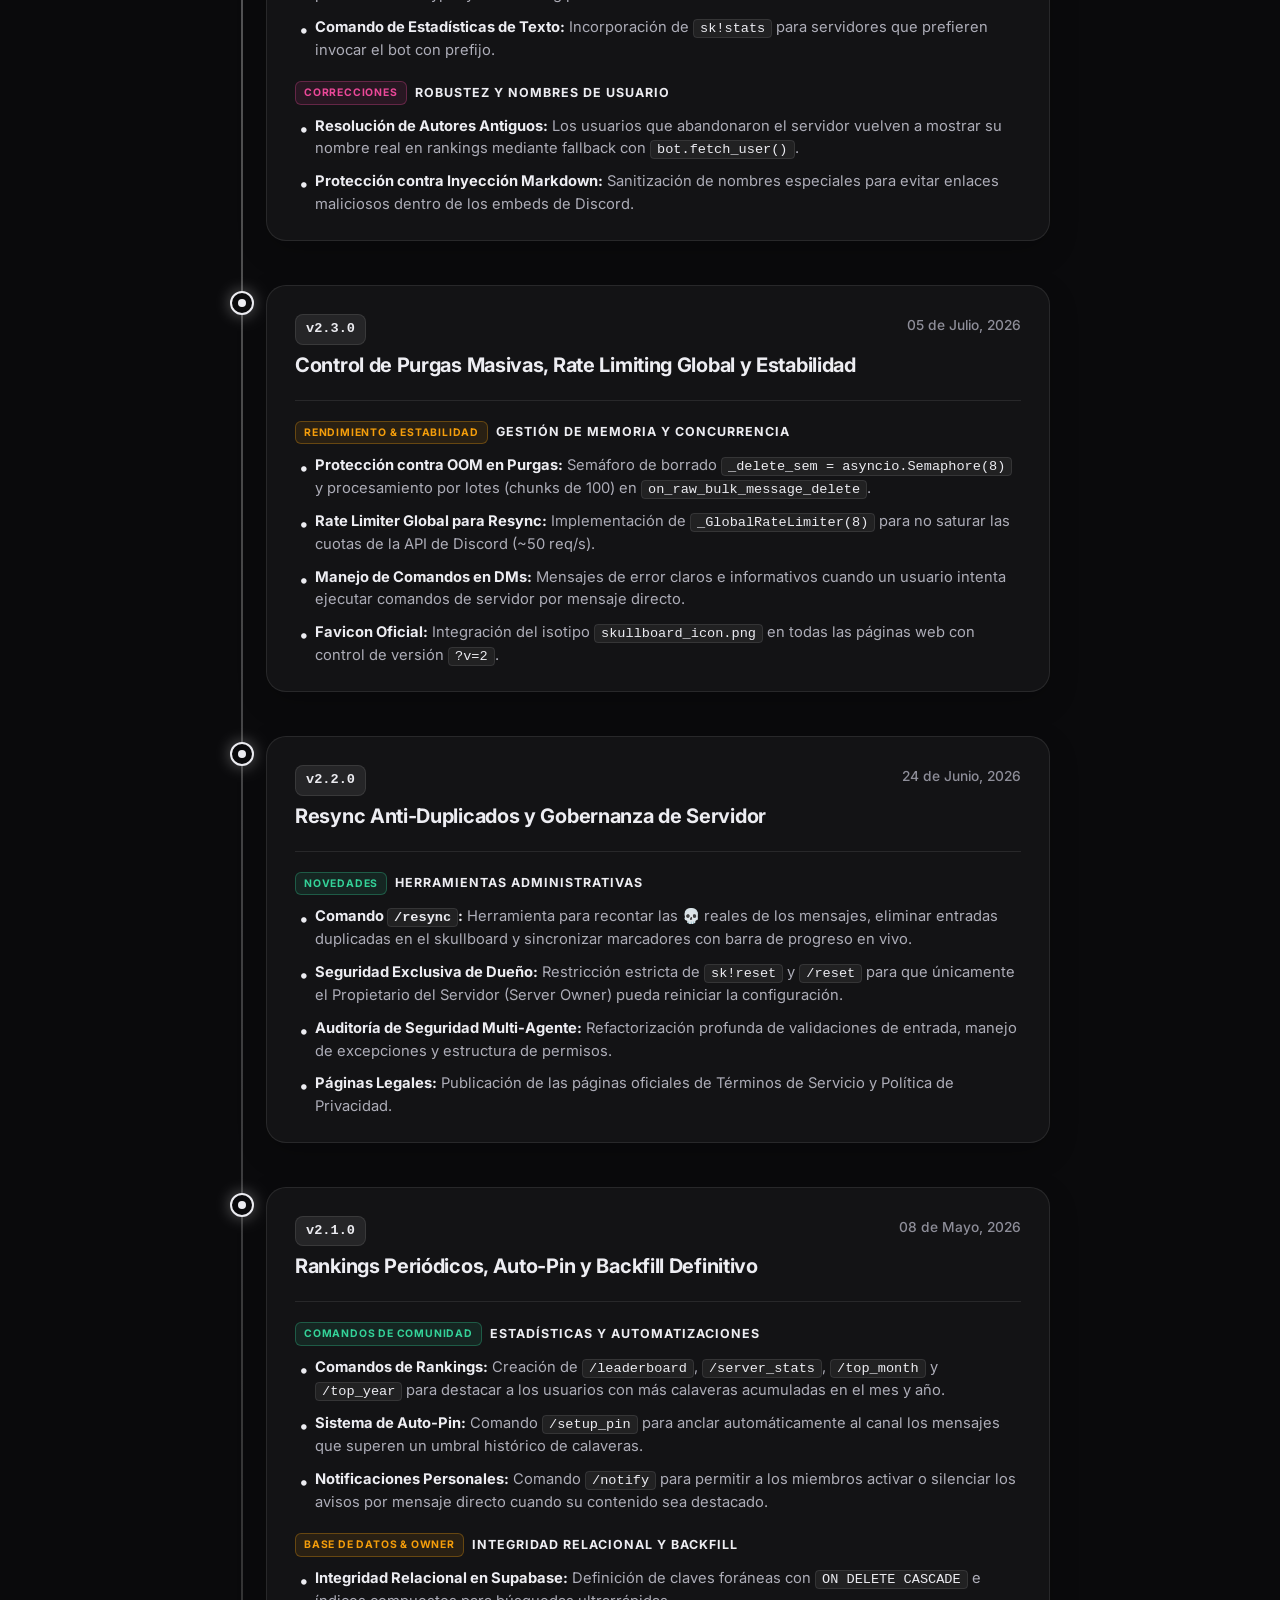
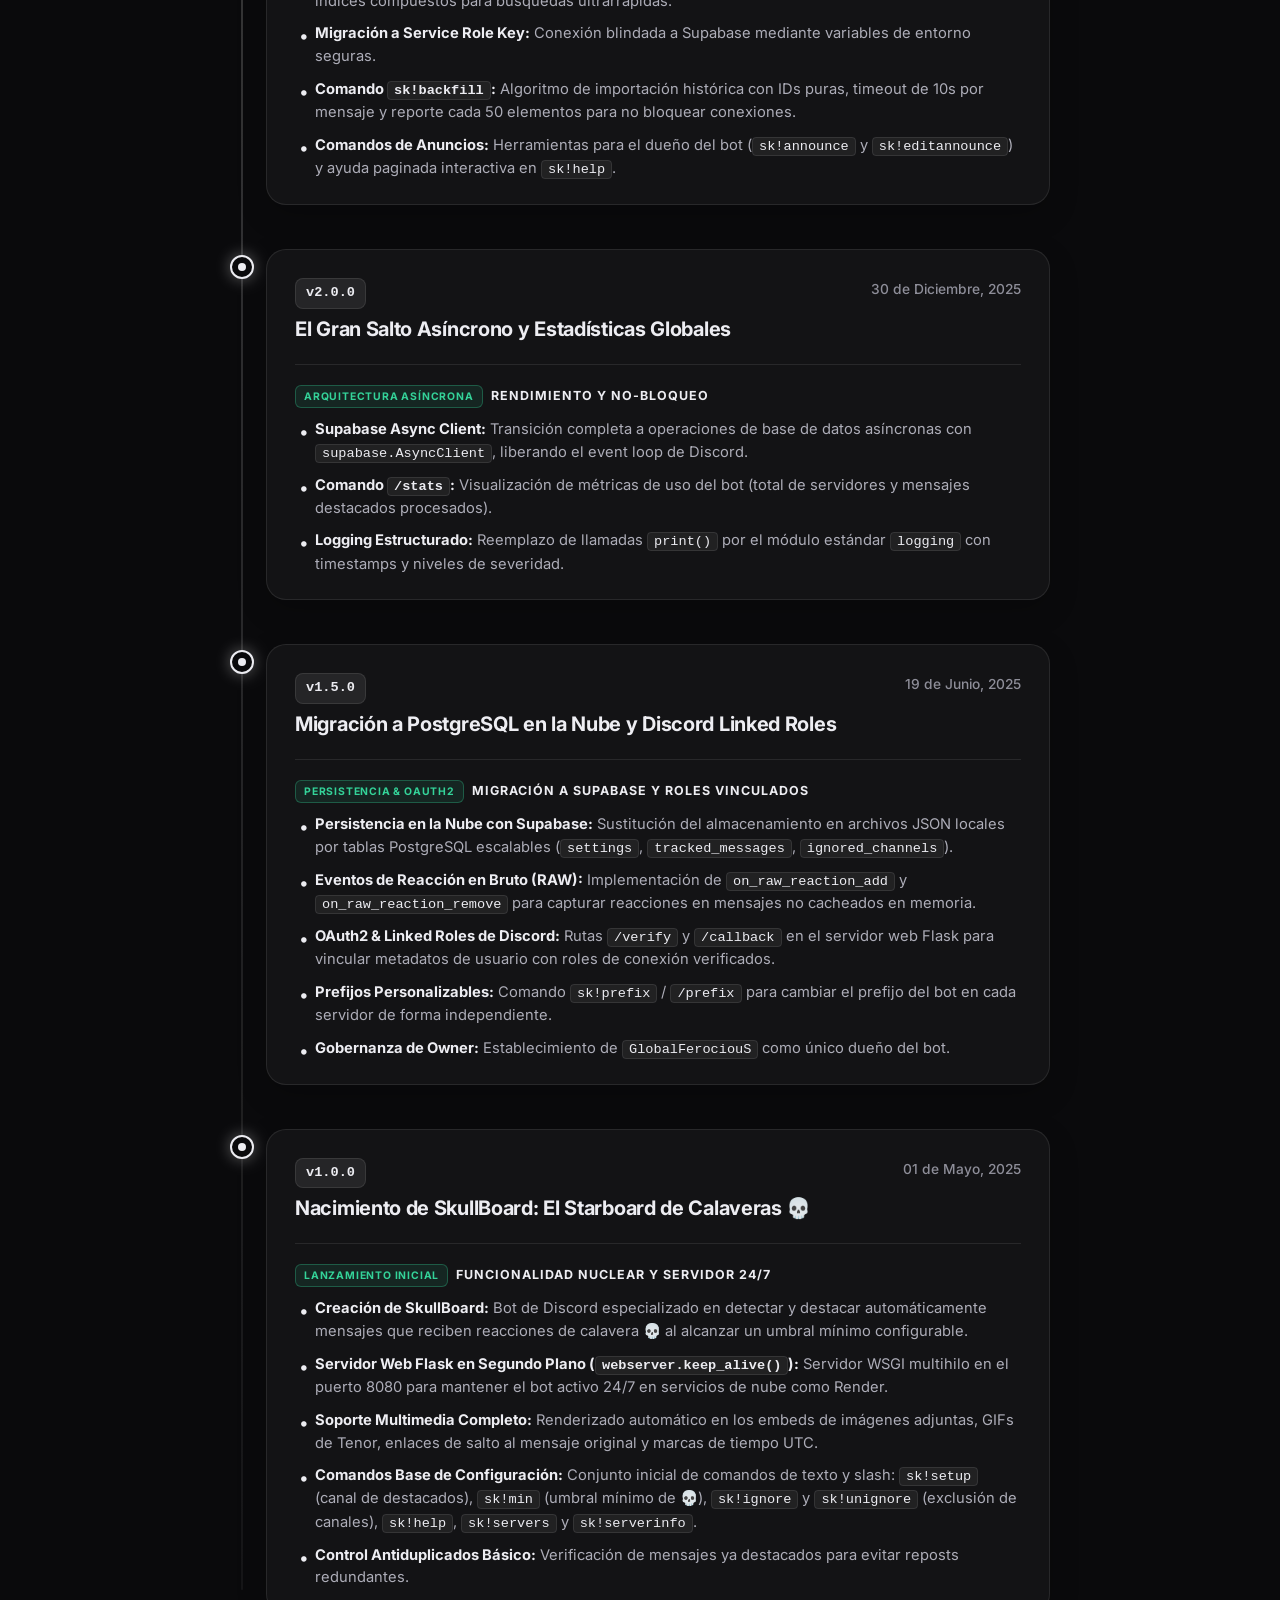
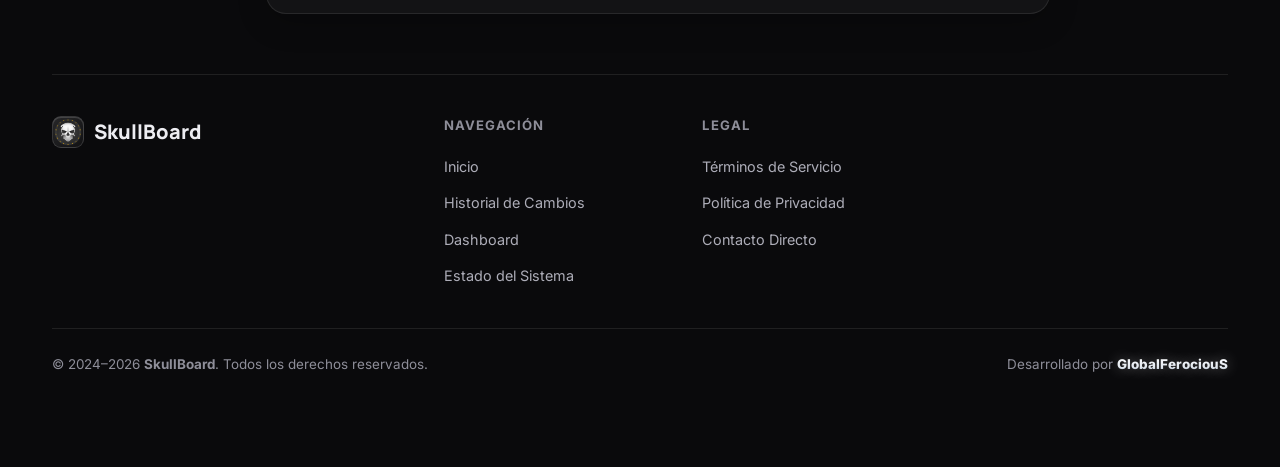
==== commit 044cd366: "fix(dashboard): harden OAuth sessions and UI states" ====
--- a/legal/cambios.html
+++ b/legal/cambios.html
@@ -9,7 +9,7 @@
     <meta property="og:url" content="https://skullboard.vercel.app/cambios">
     <meta property="og:title" content="SkullBoard · Historial de Cambios">
     <meta property="og:description" content="Todas las novedades, mejoras y correcciones de SkullBoard.">
-    <meta property="og:image" content="https://skullboard-fqf1.onrender.com/api/og">
+    <meta property="og:image" content="/api/og">
     <meta property="og:type" content="website">
     <link rel="manifest" href="manifest.json">
     <meta name="theme-color" content="#0b0a10">
@@ -550,8 +550,8 @@
     </div>
 
     <!-- MODAL DE ESTADO DEL SISTEMA -->
-    <div id="status-modal-overlay" class="status-modal-overlay" role="dialog" aria-modal="true" aria-labelledby="status-modal-title">
-        <div class="status-modal-card">
+    <div id="status-modal-overlay" class="status-modal-overlay" role="presentation">
+        <div class="status-modal-card" role="dialog" aria-modal="true" aria-labelledby="status-modal-title" tabindex="-1">
             <div class="status-modal-head">
                 <h3 id="status-modal-title">
                     <span class="status-dot"></span> Estado de la Infraestructura
@@ -562,7 +562,7 @@
                 <div class="status-card-item">
                     <div class="status-card-top">
                         <span class="status-card-title">Bot Discord</span>
-                        <span class="pill ok" id="status-bot-badge">● Online</span>
+                        <span class="pill unknown" id="status-bot-badge">● Comprobando</span>
                     </div>
                     <div class="status-card-val" id="status-bot-ping">-- ms</div>
                     <div class="status-card-sub" id="status-bot-shards">1 Shard · Gateway activo</div>
@@ -570,7 +570,7 @@
                 <div class="status-card-item">
                     <div class="status-card-top">
                         <span class="status-card-title">Base de Datos</span>
-                        <span class="pill ok" id="status-db-badge">● Operacional</span>
+                        <span class="pill unknown" id="status-db-badge">● Comprobando</span>
                     </div>
                     <div class="status-card-val" id="status-db-ping">-- ms</div>
                     <div class="status-card-sub">Supabase PostgreSQL</div>
@@ -578,15 +578,15 @@
                 <div class="status-card-item">
                     <div class="status-card-top">
                         <span class="status-card-title">API Web REST</span>
-                        <span class="pill ok">● Operacional</span>
-                    </div>
-                    <div class="status-card-val">OK 200</div>
+                        <span class="pill unknown" id="status-api-badge">● Comprobando</span>
+                    </div>
+                    <div class="status-card-val" id="status-api-val">--</div>
                     <div class="status-card-sub">Flask Multi-threaded Engine</div>
                 </div>
                 <div class="status-card-item">
                     <div class="status-card-top">
                         <span class="status-card-title">Tiempo Activo</span>
-                        <span class="pill ok">● 99.9%</span>
+                        <span class="pill unknown" id="status-uptime-badge">● No disponible</span>
                     </div>
                     <div class="status-card-val" id="status-uptime-val">--</div>
                     <div class="status-card-sub">Uptime continuo de sesión</div>
@@ -596,9 +596,9 @@
     </div>
 
     <script>
-        const API_BASE = window.location.hostname.includes('localhost') 
-            ? 'http://localhost:8080' 
-            : 'https://skullboard-fqf1.onrender.com';
+        const API_BASE = (window.location.hostname === 'localhost' || window.location.hostname === '127.0.0.1')
+            ? window.location.origin
+            : '';
 
         // Toggle claro/oscuro
         const themeBtn = document.getElementById('theme-toggle');
@@ -611,19 +611,37 @@
         }
 
         // Estado del sistema (Status API & Modal)
+        function setStatusBadge(id, status, labels) {
+            const badge = document.getElementById(id);
+            if (!badge) return;
+            const safeStatus = ['operational', 'degraded', 'unknown'].includes(status) ? status : 'unknown';
+            badge.className = `pill ${safeStatus === 'operational' ? 'ok' : safeStatus}`;
+            badge.textContent = `● ${labels[safeStatus]}`;
+        }
+
         async function fetchSystemStatus() {
             try {
                 const res = await fetch(`${API_BASE}/api/status`);
                 const data = await res.json();
                 if (data.ok) {
+                    const botStatus = data.bot?.status || 'unknown';
+                    const dbStatus = data.database?.status || 'unknown';
+                    const apiStatus = data.api?.status || 'unknown';
+                    const labels = { operational: 'Operacional', degraded: 'Degradado', unknown: 'No disponible' };
+                    setStatusBadge('status-bot-badge', botStatus, labels);
+                    setStatusBadge('status-db-badge', dbStatus, labels);
+                    setStatusBadge('status-api-badge', apiStatus, labels);
+                    setStatusBadge('status-uptime-badge', botStatus, { operational: 'En línea', degraded: 'Degradado', unknown: 'No disponible' });
                     const botPing = document.getElementById('status-bot-ping');
-                    if (botPing) botPing.textContent = `${data.bot.latency_ms} ms`;
+                    if (botPing) botPing.textContent = data.bot.latency_ms == null ? '—' : `${data.bot.latency_ms} ms`;
                     const botShards = document.getElementById('status-bot-shards');
-                    if (botShards) botShards.textContent = `${data.bot.shards} Shard${data.bot.shards > 1 ? 's' : ''} · ${data.bot.guilds || 0} servidores`;
+                    if (botShards) botShards.textContent = data.bot.shards == null ? 'Proveedor de estado no conectado' : `${data.bot.shards} Shard${data.bot.shards > 1 ? 's' : ''} · ${data.bot.guilds || 0} servidores`;
                     const dbPing = document.getElementById('status-db-ping');
-                    if (dbPing) dbPing.textContent = `${data.database.latency_ms} ms`;
+                    if (dbPing) dbPing.textContent = data.database.latency_ms == null ? '—' : `${data.database.latency_ms} ms`;
+                    const apiVal = document.getElementById('status-api-val');
+                    if (apiVal) apiVal.textContent = apiStatus === 'operational' ? 'OK 200' : 'Respuesta no verificada';
                     const uptimeVal = document.getElementById('status-uptime-val');
-                    if (uptimeVal) uptimeVal.textContent = data.bot.uptime_formatted || 'Online';
+                    if (uptimeVal) uptimeVal.textContent = data.bot.uptime_formatted || 'No disponible';
                     
                     document.querySelectorAll('.status-pill-text').forEach(el => {
                         el.textContent = data.all_operational ? 'Sistemas OK' : 'Degradado';
@@ -635,24 +653,36 @@
         }
 
         const statusOverlay = document.getElementById('status-modal-overlay');
+        const statusCard = statusOverlay?.querySelector('.status-modal-card');
+        let statusReturnFocus = null;
+        function closeStatusModal() {
+            if (!statusOverlay) return;
+            statusOverlay.classList.remove('active');
+            statusReturnFocus?.focus();
+            statusReturnFocus = null;
+        }
         document.querySelectorAll('.open-status-modal').forEach(btn => {
             btn.addEventListener('click', (e) => {
                 e.preventDefault();
-                if (statusOverlay) {
-                    statusOverlay.classList.add('active');
-                    fetchSystemStatus();
-                }
+                if (!statusOverlay) return;
+                statusReturnFocus = e.currentTarget;
+                statusOverlay.classList.add('active');
+                statusCard?.focus();
+                fetchSystemStatus();
             });
         });
         const btnCloseModal = document.getElementById('btn-close-status-modal');
         if (btnCloseModal && statusOverlay) {
-            btnCloseModal.addEventListener('click', () => statusOverlay.classList.remove('active'));
+            btnCloseModal.addEventListener('click', closeStatusModal);
         }
         if (statusOverlay) {
             statusOverlay.addEventListener('click', (e) => {
-                if (e.target === statusOverlay) statusOverlay.classList.remove('active');
+                if (e.target === statusOverlay) closeStatusModal();
             });
         }
+        document.addEventListener('keydown', (e) => {
+            if (e.key === 'Escape' && statusOverlay?.classList.contains('active')) closeStatusModal();
+        });
         // Smart Sticky Navbar (Hide on scroll down, reveal on scroll up - Sapphire Style)
         let lastScrollY = window.pageYOffset || document.documentElement.scrollTop || 0;
         const mainNav = document.querySelector('.nav');
--- a/legal/styles.css
+++ b/legal/styles.css
@@ -42,6 +42,16 @@
     width: 100%;
 }
 
+button, input, select { font: inherit; }
+.stat-metric-val, .lb-skull-record, .lb-msg-count-pill { font-variant-numeric: tabular-nums; }
+.segmented-tab, .lb-sub-tab, .status-modal-close { min-height: 40px; }
+.lb-sub-tab:focus-visible, .segmented-tab:focus-visible { outline: 2px solid var(--violet-2); outline-offset: 2px; }
+.auth-state-card { max-width: 620px; margin: 8vh auto 0; padding: clamp(28px, 6vw, 64px) 24px; text-align: center; border: 1px solid var(--border); border-radius: 24px; background: linear-gradient(145deg, var(--surface), rgba(255,255,255,.02)); }
+.auth-state-icon { width: 76px; height: 76px; margin: 0 auto 22px; display: grid; place-items: center; border: 1px solid var(--border-strong); border-radius: 22px; background: var(--surface-2); font-size: 42px; box-shadow: 0 0 32px var(--glow); }
+.auth-state-card h1 { margin: 8px 0 12px; font-family: var(--display); font-size: clamp(1.8rem, 5vw, 2.5rem); letter-spacing: -.04em; }
+.auth-state-card p { max-width: 480px; margin: 0 auto 28px; color: var(--ink-soft); line-height: 1.6; }
+.auth-state-actions { display: flex; justify-content: center; gap: 12px; flex-wrap: wrap; }
+
 body::before {
     content: "";
     position: fixed;
@@ -2002,6 +2012,16 @@
     *, *::before, *::after { animation: none !important; transition: none !important; scroll-behavior: auto !important; }
 }
 
+@media (max-width: 540px) {
+    .guild-switcher-bar { padding: 12px; }
+    .guild-switcher-bar > div { width: 100%; }
+    .segmented-tabs { width: 100%; }
+    .segmented-tab { flex: 1; justify-content: center; padding-inline: 6px; }
+    .lb-sub-tabs { width: 100%; }
+    .lb-sub-tab { flex: 1; justify-content: center; padding-inline: 6px; font-size: .78rem; }
+    .bento-card { padding: 20px !important; }
+}
+
 /* ═══════════════════════════════════════════════════════════════════════════════
    🎛️ DASHBOARD UI DESIGN SYSTEM COMPONENTS (ESTILO WEREWOLF)
    ═══════════════════════════════════════════════════════════════════════════════ */
@@ -2172,6 +2192,32 @@
     background: rgba(16, 185, 129, 0.12);
     color: #10b981;
     border: 1px solid rgba(16, 185, 129, 0.28);
+    font-size: 0.74rem;
+    font-weight: 600;
+    padding: 3px 10px;
+    border-radius: 20px;
+    display: inline-flex;
+    align-items: center;
+    gap: 5px;
+}
+
+.pill.degraded {
+    background: rgba(251, 191, 36, 0.12);
+    color: #fbbf24;
+    border: 1px solid rgba(251, 191, 36, 0.28);
+    font-size: 0.74rem;
+    font-weight: 600;
+    padding: 3px 10px;
+    border-radius: 20px;
+    display: inline-flex;
+    align-items: center;
+    gap: 5px;
+}
+
+.pill.unknown {
+    background: var(--surface-2);
+    color: var(--ink-dim);
+    border: 1px solid var(--border);
     font-size: 0.74rem;
     font-weight: 600;
     padding: 3px 10px;
@@ -2568,6 +2614,7 @@
     min-height: calc(100vh - 72px);
     display: flex;
     flex-direction: column;
+    padding-bottom: 0 !important;
 }
 
 .dashboard-layout > #view-loading {
@@ -2584,13 +2631,15 @@
 }
 
 .dashboard-layout .site-footer-v2 {
-    margin-top: auto;
+    margin-top: 60px;
+    padding-top: 40px;
+    padding-bottom: 32px;
 }
 
 .site-footer-v2 {
-    margin-top: 80px;
-    padding-top: 50px;
-    padding-bottom: 40px;
+    margin-top: 60px;
+    padding-top: 40px;
+    padding-bottom: 32px;
     border-top: 1px solid var(--border);
     background: transparent;
 }
@@ -2917,6 +2966,121 @@
     }
 }
 
+.lb-header-wrap {
+    display: flex;
+    justify-content: space-between;
+    align-items: flex-start;
+    flex-wrap: wrap;
+    gap: 16px;
+    margin-bottom: 20px;
+}
+
+.lb-sub-tabs {
+    display: inline-flex;
+    background: rgba(255, 255, 255, 0.04);
+    border: 1px solid var(--border);
+    padding: 4px;
+    border-radius: 12px;
+    gap: 4px;
+}
+
+:root[data-theme="light"] .lb-sub-tabs {
+    background: rgba(0, 0, 0, 0.04);
+}
+
+.lb-sub-tab {
+    background: transparent;
+    border: none;
+    outline: none;
+    color: var(--ink-soft);
+    font-size: 0.84rem;
+    font-weight: 600;
+    padding: 7px 14px;
+    border-radius: 9px;
+    cursor: pointer;
+    transition: all 0.2s cubic-bezier(0.16, 1, 0.3, 1);
+    display: inline-flex;
+    align-items: center;
+    gap: 6px;
+    white-space: nowrap;
+}
+
+.lb-sub-tab:hover {
+    color: var(--ink);
+    background: rgba(255, 255, 255, 0.06);
+}
+
+:root[data-theme="light"] .lb-sub-tab:hover {
+    background: rgba(0, 0, 0, 0.05);
+}
+
+.lb-sub-tab.active {
+    background: var(--surface-hover);
+    color: var(--ink);
+    font-weight: 700;
+    box-shadow: 0 2px 8px rgba(0, 0, 0, 0.25), 0 0 0 1px rgba(255, 255, 255, 0.08);
+}
+
+:root[data-theme="light"] .lb-sub-tab.active {
+    background: #ffffff;
+    box-shadow: 0 2px 8px rgba(0, 0, 0, 0.08), 0 0 0 1px rgba(0, 0, 0, 0.08);
+}
+
+.lb-msg-count-pill {
+    font-size: 0.76rem;
+    font-weight: 600;
+    color: var(--ink-soft);
+    background: rgba(255, 255, 255, 0.05);
+    border: 1px solid var(--border);
+    padding: 3px 9px;
+    border-radius: 999px;
+    white-space: nowrap;
+}
+
+:root[data-theme="light"] .lb-msg-count-pill {
+    background: rgba(0, 0, 0, 0.04);
+    border-color: rgba(0, 0, 0, 0.1);
+}
+
+.lb-msg-meta {
+    display: flex;
+    align-items: center;
+    gap: 8px;
+    font-size: 0.78rem;
+    color: var(--ink-dim);
+    margin-top: 3px;
+}
+
+.lb-msg-channel {
+    color: var(--violet);
+    font-weight: 600;
+}
+
+.btn-orig-jump {
+    display: inline-flex;
+    align-items: center;
+    gap: 4px;
+    font-size: 0.78rem;
+    font-weight: 500;
+    color: var(--ink-dim);
+    text-decoration: none;
+    padding: 6px 10px;
+    border-radius: 8px;
+    border: 1px solid transparent;
+    transition: all .15s ease;
+}
+
+.btn-orig-jump:hover {
+    color: var(--ink);
+    background: rgba(255, 255, 255, 0.06);
+    border-color: var(--border);
+    text-decoration: none;
+}
+
+:root[data-theme="light"] .btn-orig-jump:hover {
+    background: rgba(0, 0, 0, 0.05);
+}
+
 /* ═══════════════════════════════════════════════════════════════════════════════
    🟢 SISTEMA DE STATUS (BOT + WEB + DATABASE) & MODAL
    ═══════════════════════════════════════════════════════════════════════════════ */
@@ -2989,6 +3153,11 @@
     padding: 28px;
     box-shadow: 0 20px 48px rgba(0, 0, 0, 0.25);
     animation: tab-fade-in 0.2s ease-out;
+}
+
+.status-modal-card:focus-visible {
+    outline: 2px solid var(--violet-2);
+    outline-offset: 4px;
 }
 
 .status-modal-head {
@@ -3440,4 +3609,56 @@
     display: block;
 }
 
-
+/* Modo Claro: Desplegable de Canales y Opciones */
+[data-theme="light"] .channel-combobox-dropdown {
+    background: #ffffff;
+    border-color: var(--border-strong);
+    box-shadow: 0 16px 40px rgba(0, 0, 0, 0.12), 0 0 0 1px rgba(0, 0, 0, 0.06);
+}
+[data-theme="light"] .channel-search-header {
+    background: rgba(0, 0, 0, 0.02);
+    border-bottom: 1px solid var(--border);
+}
+[data-theme="light"] .channel-options-container::-webkit-scrollbar-thumb {
+    background: rgba(0, 0, 0, 0.15);
+}
+[data-theme="light"] .channel-option {
+    color: var(--ink);
+}
+[data-theme="light"] .channel-option:hover {
+    background: rgba(0, 0, 0, 0.05);
+    color: var(--ink);
+}
+[data-theme="light"] .channel-option.selected {
+    background: rgba(168, 85, 247, 0.12);
+    color: var(--primary-dark, #7e22ce);
+}
+
+/* Estabilidad en Dashboard: eliminar salto de hover en tarjetas de configuración y listados */
+.dashboard-layout .bento-card:hover {
+    transform: none !important;
+}
+
+/* Números tabulares para evitar saltos métricos */
+.stat-metric-val,
+.lb-skull-record,
+.cfg-number-input,
+.stat-card-val {
+    font-variant-numeric: tabular-nums;
+}
+
+/* Contraste en Modo Claro para el gradiente del autor */
+[data-theme="light"] .gradient-author {
+    background: linear-gradient(180deg, #0f172a 0%, #334155 70%, #475569 100%);
+    -webkit-background-clip: text;
+    -webkit-text-fill-color: transparent;
+    text-shadow: none;
+}
+
+/* Ajuste responsive de padding en móvil para Dashboard */
+@media (max-width: 680px) {
+    .dashboard-layout {
+        padding-left: 14px;
+        padding-right: 14px;
+    }
+}
